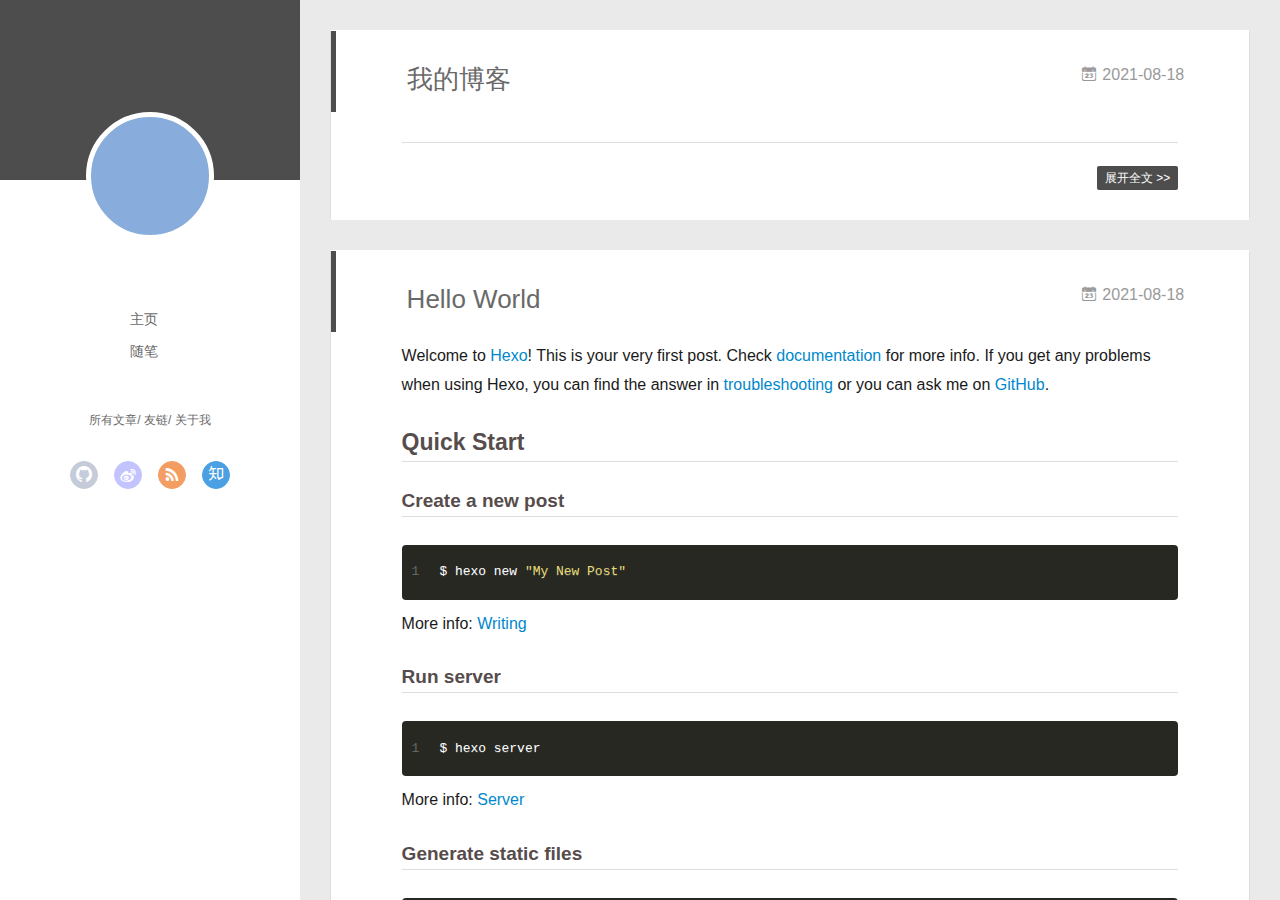
==== index.html @ b6aba384 "Site updated: 2021-08-18 10:36:18" ====
<!DOCTYPE html>
<html>
<head>
  <meta charset="utf-8">
  
  <meta name="renderer" content="webkit">
  <meta http-equiv="X-UA-Compatible" content="IE=edge" >
  <link rel="dns-prefetch" href="http://example.com">
  <title>Hexo</title>
  <meta name="viewport" content="width=device-width, initial-scale=1, maximum-scale=1">
  <meta property="og:type" content="website">
<meta property="og:title" content="Hexo">
<meta property="og:url" content="http://example.com/index.html">
<meta property="og:site_name" content="Hexo">
<meta property="og:locale" content="en_US">
<meta property="article:author" content="John Doe">
<meta name="twitter:card" content="summary">
  
    <link rel="alternative" href="/atom.xml" title="Hexo" type="application/atom+xml">
  
  
    <link rel="icon" href="/favicon.png">
  
  <link rel="stylesheet" type="text/css" href="/./main.0cf68a.css">
  <style type="text/css">
  
    #container.show {
      background: linear-gradient(200deg,#a0cfe4,#e8c37e);
    }
  </style>
  

  

<meta name="generator" content="Hexo 5.4.0"></head>

<body>
  <div id="container" q-class="show:isCtnShow">
    <canvas id="anm-canvas" class="anm-canvas"></canvas>
    <div class="left-col" q-class="show:isShow">
      
<div class="overlay" style="background: #4d4d4d"></div>
<div class="intrude-less">
	<header id="header" class="inner">
		<a href="/" class="profilepic">
			<img src="" class="js-avatar">
		</a>
		<hgroup>
		  <h1 class="header-author"><a href="/"></a></h1>
		</hgroup>
		

		<nav class="header-menu">
			<ul>
			
				<li><a href="/">主页</a></li>
	        
				<li><a href="/tags/%E9%9A%8F%E7%AC%94/">随笔</a></li>
	        
			</ul>
		</nav>
		<nav class="header-smart-menu">
    		
    			
    			<a q-on="click: openSlider(e, 'innerArchive')" href="javascript:void(0)">所有文章</a>
    			
            
    			
    			<a q-on="click: openSlider(e, 'friends')" href="javascript:void(0)">友链</a>
    			
            
    			
    			<a q-on="click: openSlider(e, 'aboutme')" href="javascript:void(0)">关于我</a>
    			
            
		</nav>
		<nav class="header-nav">
			<div class="social">
				
					<a class="github" target="_blank" href="#" title="github"><i class="icon-github"></i></a>
		        
					<a class="weibo" target="_blank" href="#" title="weibo"><i class="icon-weibo"></i></a>
		        
					<a class="rss" target="_blank" href="#" title="rss"><i class="icon-rss"></i></a>
		        
					<a class="zhihu" target="_blank" href="#" title="zhihu"><i class="icon-zhihu"></i></a>
		        
			</div>
		</nav>
	</header>		
</div>

    </div>
    <div class="mid-col" q-class="show:isShow,hide:isShow|isFalse">
      
<nav id="mobile-nav">
  	<div class="overlay js-overlay" style="background: #4d4d4d"></div>
	<div class="btnctn js-mobile-btnctn">
  		<div class="slider-trigger list" q-on="click: openSlider(e)"><i class="icon icon-sort"></i></div>
	</div>
	<div class="intrude-less">
		<header id="header" class="inner">
			<div class="profilepic">
				<img src="" class="js-avatar">
			</div>
			<hgroup>
			  <h1 class="header-author js-header-author"></h1>
			</hgroup>
			
			
			
				
			
				
			
			
			
			<nav class="header-nav">
				<div class="social">
					
						<a class="github" target="_blank" href="#" title="github"><i class="icon-github"></i></a>
			        
						<a class="weibo" target="_blank" href="#" title="weibo"><i class="icon-weibo"></i></a>
			        
						<a class="rss" target="_blank" href="#" title="rss"><i class="icon-rss"></i></a>
			        
						<a class="zhihu" target="_blank" href="#" title="zhihu"><i class="icon-zhihu"></i></a>
			        
				</div>
			</nav>

			<nav class="header-menu js-header-menu">
				<ul style="width: 50%">
				
				
					<li style="width: 50%"><a href="/">主页</a></li>
		        
					<li style="width: 50%"><a href="/tags/%E9%9A%8F%E7%AC%94/">随笔</a></li>
		        
				</ul>
			</nav>
		</header>				
	</div>
	<div class="mobile-mask" style="display:none" q-show="isShow"></div>
</nav>

      <div id="wrapper" class="body-wrap">
        <div class="menu-l">
          <div class="canvas-wrap">
            <canvas data-colors="#eaeaea" data-sectionHeight="100" data-contentId="js-content" id="myCanvas1" class="anm-canvas"></canvas>
          </div>
          <div id="js-content" class="content-ll">
            
  
    <article id="post-我的博客" class="article article-type-post  article-index" itemscope itemprop="blogPost">
  <div class="article-inner">
    
      <header class="article-header">
        
  
    <h1 itemprop="name">
      <a class="article-title" href="/2021/08/18/%E6%88%91%E7%9A%84%E5%8D%9A%E5%AE%A2/">我的博客</a>
    </h1>
  

        
        <a href="/2021/08/18/%E6%88%91%E7%9A%84%E5%8D%9A%E5%AE%A2/" class="archive-article-date">
  	<time datetime="2021-08-18T02:06:52.000Z" itemprop="datePublished"><i class="icon-calendar icon"></i>2021-08-18</time>
</a>
        
      </header>
    
    <div class="article-entry" itemprop="articleBody">
      
        
      

      
    </div>
    <div class="article-info article-info-index">
      
      
      

      
        <p class="article-more-link">
          <a class="article-more-a" href="/2021/08/18/%E6%88%91%E7%9A%84%E5%8D%9A%E5%AE%A2/">展开全文 >></a>
        </p>
      

      
      <div class="clearfix"></div>
    </div>
  </div>
</article>

<aside class="wrap-side-operation">
    <div class="mod-side-operation">
        
        <div class="jump-container" id="js-jump-container" style="display:none;">
            <a href="javascript:void(0)" class="mod-side-operation__jump-to-top">
                <i class="icon-font icon-back"></i>
            </a>
            <div id="js-jump-plan-container" class="jump-plan-container" style="top: -11px;">
                <i class="icon-font icon-plane jump-plane"></i>
            </div>
        </div>
        
        
    </div>
</aside>




  
    <article id="post-hello-world" class="article article-type-post  article-index" itemscope itemprop="blogPost">
  <div class="article-inner">
    
      <header class="article-header">
        
  
    <h1 itemprop="name">
      <a class="article-title" href="/2021/08/18/hello-world/">Hello World</a>
    </h1>
  

        
        <a href="/2021/08/18/hello-world/" class="archive-article-date">
  	<time datetime="2021-08-18T02:02:58.758Z" itemprop="datePublished"><i class="icon-calendar icon"></i>2021-08-18</time>
</a>
        
      </header>
    
    <div class="article-entry" itemprop="articleBody">
      
        <p>Welcome to <a target="_blank" rel="noopener" href="https://hexo.io/">Hexo</a>! This is your very first post. Check <a target="_blank" rel="noopener" href="https://hexo.io/docs/">documentation</a> for more info. If you get any problems when using Hexo, you can find the answer in <a target="_blank" rel="noopener" href="https://hexo.io/docs/troubleshooting.html">troubleshooting</a> or you can ask me on <a target="_blank" rel="noopener" href="https://github.com/hexojs/hexo/issues">GitHub</a>.</p>
<h2 id="Quick-Start"><a href="#Quick-Start" class="headerlink" title="Quick Start"></a>Quick Start</h2><h3 id="Create-a-new-post"><a href="#Create-a-new-post" class="headerlink" title="Create a new post"></a>Create a new post</h3><figure class="highlight bash"><table><tr><td class="gutter"><pre><span class="line">1</span><br></pre></td><td class="code"><pre><span class="line">$ hexo new <span class="string">&quot;My New Post&quot;</span></span><br></pre></td></tr></table></figure>

<p>More info: <a target="_blank" rel="noopener" href="https://hexo.io/docs/writing.html">Writing</a></p>
<h3 id="Run-server"><a href="#Run-server" class="headerlink" title="Run server"></a>Run server</h3><figure class="highlight bash"><table><tr><td class="gutter"><pre><span class="line">1</span><br></pre></td><td class="code"><pre><span class="line">$ hexo server</span><br></pre></td></tr></table></figure>

<p>More info: <a target="_blank" rel="noopener" href="https://hexo.io/docs/server.html">Server</a></p>
<h3 id="Generate-static-files"><a href="#Generate-static-files" class="headerlink" title="Generate static files"></a>Generate static files</h3><figure class="highlight bash"><table><tr><td class="gutter"><pre><span class="line">1</span><br></pre></td><td class="code"><pre><span class="line">$ hexo generate</span><br></pre></td></tr></table></figure>

<p>More info: <a target="_blank" rel="noopener" href="https://hexo.io/docs/generating.html">Generating</a></p>
<h3 id="Deploy-to-remote-sites"><a href="#Deploy-to-remote-sites" class="headerlink" title="Deploy to remote sites"></a>Deploy to remote sites</h3><figure class="highlight bash"><table><tr><td class="gutter"><pre><span class="line">1</span><br></pre></td><td class="code"><pre><span class="line">$ hexo deploy</span><br></pre></td></tr></table></figure>

<p>More info: <a target="_blank" rel="noopener" href="https://hexo.io/docs/one-command-deployment.html">Deployment</a></p>

      

      
    </div>
    <div class="article-info article-info-index">
      
      
      

      
        <p class="article-more-link">
          <a class="article-more-a" href="/2021/08/18/hello-world/">展开全文 >></a>
        </p>
      

      
      <div class="clearfix"></div>
    </div>
  </div>
</article>

<aside class="wrap-side-operation">
    <div class="mod-side-operation">
        
        <div class="jump-container" id="js-jump-container" style="display:none;">
            <a href="javascript:void(0)" class="mod-side-operation__jump-to-top">
                <i class="icon-font icon-back"></i>
            </a>
            <div id="js-jump-plan-container" class="jump-plan-container" style="top: -11px;">
                <i class="icon-font icon-plane jump-plane"></i>
            </div>
        </div>
        
        
    </div>
</aside>




  
  


          </div>
        </div>
      </div>
      <footer id="footer">
  <div class="outer">
    <div id="footer-info">
    	<div class="footer-left">
    		&copy; 2021 John Doe
    	</div>
      	<div class="footer-right">
      		<a href="http://hexo.io/" target="_blank">Hexo</a>  Theme <a href="https://github.com/litten/hexo-theme-yilia" target="_blank">Yilia</a> by Litten
      	</div>
    </div>
  </div>
</footer>
    </div>
    <script>
	var yiliaConfig = {
		mathjax: false,
		isHome: true,
		isPost: false,
		isArchive: false,
		isTag: false,
		isCategory: false,
		open_in_new: false,
		toc_hide_index: true,
		root: "/",
		innerArchive: true,
		showTags: false
	}
</script>

<script>!function(t){function n(e){if(r[e])return r[e].exports;var i=r[e]={exports:{},id:e,loaded:!1};return t[e].call(i.exports,i,i.exports,n),i.loaded=!0,i.exports}var r={};n.m=t,n.c=r,n.p="./",n(0)}([function(t,n,r){r(195),t.exports=r(191)},function(t,n,r){var e=r(3),i=r(52),o=r(27),u=r(28),c=r(53),f="prototype",a=function(t,n,r){var s,l,h,v,p=t&a.F,d=t&a.G,y=t&a.S,g=t&a.P,b=t&a.B,m=d?e:y?e[n]||(e[n]={}):(e[n]||{})[f],x=d?i:i[n]||(i[n]={}),w=x[f]||(x[f]={});d&&(r=n);for(s in r)l=!p&&m&&void 0!==m[s],h=(l?m:r)[s],v=b&&l?c(h,e):g&&"function"==typeof h?c(Function.call,h):h,m&&u(m,s,h,t&a.U),x[s]!=h&&o(x,s,v),g&&w[s]!=h&&(w[s]=h)};e.core=i,a.F=1,a.G=2,a.S=4,a.P=8,a.B=16,a.W=32,a.U=64,a.R=128,t.exports=a},function(t,n,r){var e=r(6);t.exports=function(t){if(!e(t))throw TypeError(t+" is not an object!");return t}},function(t,n){var r=t.exports="undefined"!=typeof window&&window.Math==Math?window:"undefined"!=typeof self&&self.Math==Math?self:Function("return this")();"number"==typeof __g&&(__g=r)},function(t,n){t.exports=function(t){try{return!!t()}catch(t){return!0}}},function(t,n){var r=t.exports="undefined"!=typeof window&&window.Math==Math?window:"undefined"!=typeof self&&self.Math==Math?self:Function("return this")();"number"==typeof __g&&(__g=r)},function(t,n){t.exports=function(t){return"object"==typeof t?null!==t:"function"==typeof t}},function(t,n,r){var e=r(126)("wks"),i=r(76),o=r(3).Symbol,u="function"==typeof o;(t.exports=function(t){return e[t]||(e[t]=u&&o[t]||(u?o:i)("Symbol."+t))}).store=e},function(t,n){var r={}.hasOwnProperty;t.exports=function(t,n){return r.call(t,n)}},function(t,n,r){var e=r(94),i=r(33);t.exports=function(t){return e(i(t))}},function(t,n,r){t.exports=!r(4)(function(){return 7!=Object.defineProperty({},"a",{get:function(){return 7}}).a})},function(t,n,r){var e=r(2),i=r(167),o=r(50),u=Object.defineProperty;n.f=r(10)?Object.defineProperty:function(t,n,r){if(e(t),n=o(n,!0),e(r),i)try{return u(t,n,r)}catch(t){}if("get"in r||"set"in r)throw TypeError("Accessors not supported!");return"value"in r&&(t[n]=r.value),t}},function(t,n,r){t.exports=!r(18)(function(){return 7!=Object.defineProperty({},"a",{get:function(){return 7}}).a})},function(t,n,r){var e=r(14),i=r(22);t.exports=r(12)?function(t,n,r){return e.f(t,n,i(1,r))}:function(t,n,r){return t[n]=r,t}},function(t,n,r){var e=r(20),i=r(58),o=r(42),u=Object.defineProperty;n.f=r(12)?Object.defineProperty:function(t,n,r){if(e(t),n=o(n,!0),e(r),i)try{return u(t,n,r)}catch(t){}if("get"in r||"set"in r)throw TypeError("Accessors not supported!");return"value"in r&&(t[n]=r.value),t}},function(t,n,r){var e=r(40)("wks"),i=r(23),o=r(5).Symbol,u="function"==typeof o;(t.exports=function(t){return e[t]||(e[t]=u&&o[t]||(u?o:i)("Symbol."+t))}).store=e},function(t,n,r){var e=r(67),i=Math.min;t.exports=function(t){return t>0?i(e(t),9007199254740991):0}},function(t,n,r){var e=r(46);t.exports=function(t){return Object(e(t))}},function(t,n){t.exports=function(t){try{return!!t()}catch(t){return!0}}},function(t,n,r){var e=r(63),i=r(34);t.exports=Object.keys||function(t){return e(t,i)}},function(t,n,r){var e=r(21);t.exports=function(t){if(!e(t))throw TypeError(t+" is not an object!");return t}},function(t,n){t.exports=function(t){return"object"==typeof t?null!==t:"function"==typeof t}},function(t,n){t.exports=function(t,n){return{enumerable:!(1&t),configurable:!(2&t),writable:!(4&t),value:n}}},function(t,n){var r=0,e=Math.random();t.exports=function(t){return"Symbol(".concat(void 0===t?"":t,")_",(++r+e).toString(36))}},function(t,n){var r={}.hasOwnProperty;t.exports=function(t,n){return r.call(t,n)}},function(t,n){var r=t.exports={version:"2.4.0"};"number"==typeof __e&&(__e=r)},function(t,n){t.exports=function(t){if("function"!=typeof t)throw TypeError(t+" is not a function!");return t}},function(t,n,r){var e=r(11),i=r(66);t.exports=r(10)?function(t,n,r){return e.f(t,n,i(1,r))}:function(t,n,r){return t[n]=r,t}},function(t,n,r){var e=r(3),i=r(27),o=r(24),u=r(76)("src"),c="toString",f=Function[c],a=(""+f).split(c);r(52).inspectSource=function(t){return f.call(t)},(t.exports=function(t,n,r,c){var f="function"==typeof r;f&&(o(r,"name")||i(r,"name",n)),t[n]!==r&&(f&&(o(r,u)||i(r,u,t[n]?""+t[n]:a.join(String(n)))),t===e?t[n]=r:c?t[n]?t[n]=r:i(t,n,r):(delete t[n],i(t,n,r)))})(Function.prototype,c,function(){return"function"==typeof this&&this[u]||f.call(this)})},function(t,n,r){var e=r(1),i=r(4),o=r(46),u=function(t,n,r,e){var i=String(o(t)),u="<"+n;return""!==r&&(u+=" "+r+'="'+String(e).replace(/"/g,"&quot;")+'"'),u+">"+i+"</"+n+">"};t.exports=function(t,n){var r={};r[t]=n(u),e(e.P+e.F*i(function(){var n=""[t]('"');return n!==n.toLowerCase()||n.split('"').length>3}),"String",r)}},function(t,n,r){var e=r(115),i=r(46);t.exports=function(t){return e(i(t))}},function(t,n,r){var e=r(116),i=r(66),o=r(30),u=r(50),c=r(24),f=r(167),a=Object.getOwnPropertyDescriptor;n.f=r(10)?a:function(t,n){if(t=o(t),n=u(n,!0),f)try{return a(t,n)}catch(t){}if(c(t,n))return i(!e.f.call(t,n),t[n])}},function(t,n,r){var e=r(24),i=r(17),o=r(145)("IE_PROTO"),u=Object.prototype;t.exports=Object.getPrototypeOf||function(t){return t=i(t),e(t,o)?t[o]:"function"==typeof t.constructor&&t instanceof t.constructor?t.constructor.prototype:t instanceof Object?u:null}},function(t,n){t.exports=function(t){if(void 0==t)throw TypeError("Can't call method on  "+t);return t}},function(t,n){t.exports="constructor,hasOwnProperty,isPrototypeOf,propertyIsEnumerable,toLocaleString,toString,valueOf".split(",")},function(t,n){t.exports={}},function(t,n){t.exports=!0},function(t,n){n.f={}.propertyIsEnumerable},function(t,n,r){var e=r(14).f,i=r(8),o=r(15)("toStringTag");t.exports=function(t,n,r){t&&!i(t=r?t:t.prototype,o)&&e(t,o,{configurable:!0,value:n})}},function(t,n,r){var e=r(40)("keys"),i=r(23);t.exports=function(t){return e[t]||(e[t]=i(t))}},function(t,n,r){var e=r(5),i="__core-js_shared__",o=e[i]||(e[i]={});t.exports=function(t){return o[t]||(o[t]={})}},function(t,n){var r=Math.ceil,e=Math.floor;t.exports=function(t){return isNaN(t=+t)?0:(t>0?e:r)(t)}},function(t,n,r){var e=r(21);t.exports=function(t,n){if(!e(t))return t;var r,i;if(n&&"function"==typeof(r=t.toString)&&!e(i=r.call(t)))return i;if("function"==typeof(r=t.valueOf)&&!e(i=r.call(t)))return i;if(!n&&"function"==typeof(r=t.toString)&&!e(i=r.call(t)))return i;throw TypeError("Can't convert object to primitive value")}},function(t,n,r){var e=r(5),i=r(25),o=r(36),u=r(44),c=r(14).f;t.exports=function(t){var n=i.Symbol||(i.Symbol=o?{}:e.Symbol||{});"_"==t.charAt(0)||t in n||c(n,t,{value:u.f(t)})}},function(t,n,r){n.f=r(15)},function(t,n){var r={}.toString;t.exports=function(t){return r.call(t).slice(8,-1)}},function(t,n){t.exports=function(t){if(void 0==t)throw TypeError("Can't call method on  "+t);return t}},function(t,n,r){var e=r(4);t.exports=function(t,n){return!!t&&e(function(){n?t.call(null,function(){},1):t.call(null)})}},function(t,n,r){var e=r(53),i=r(115),o=r(17),u=r(16),c=r(203);t.exports=function(t,n){var r=1==t,f=2==t,a=3==t,s=4==t,l=6==t,h=5==t||l,v=n||c;return function(n,c,p){for(var d,y,g=o(n),b=i(g),m=e(c,p,3),x=u(b.length),w=0,S=r?v(n,x):f?v(n,0):void 0;x>w;w++)if((h||w in b)&&(d=b[w],y=m(d,w,g),t))if(r)S[w]=y;else if(y)switch(t){case 3:return!0;case 5:return d;case 6:return w;case 2:S.push(d)}else if(s)return!1;return l?-1:a||s?s:S}}},function(t,n,r){var e=r(1),i=r(52),o=r(4);t.exports=function(t,n){var r=(i.Object||{})[t]||Object[t],u={};u[t]=n(r),e(e.S+e.F*o(function(){r(1)}),"Object",u)}},function(t,n,r){var e=r(6);t.exports=function(t,n){if(!e(t))return t;var r,i;if(n&&"function"==typeof(r=t.toString)&&!e(i=r.call(t)))return i;if("function"==typeof(r=t.valueOf)&&!e(i=r.call(t)))return i;if(!n&&"function"==typeof(r=t.toString)&&!e(i=r.call(t)))return i;throw TypeError("Can't convert object to primitive value")}},function(t,n,r){var e=r(5),i=r(25),o=r(91),u=r(13),c="prototype",f=function(t,n,r){var a,s,l,h=t&f.F,v=t&f.G,p=t&f.S,d=t&f.P,y=t&f.B,g=t&f.W,b=v?i:i[n]||(i[n]={}),m=b[c],x=v?e:p?e[n]:(e[n]||{})[c];v&&(r=n);for(a in r)(s=!h&&x&&void 0!==x[a])&&a in b||(l=s?x[a]:r[a],b[a]=v&&"function"!=typeof x[a]?r[a]:y&&s?o(l,e):g&&x[a]==l?function(t){var n=function(n,r,e){if(this instanceof t){switch(arguments.length){case 0:return new t;case 1:return new t(n);case 2:return new t(n,r)}return new t(n,r,e)}return t.apply(this,arguments)};return n[c]=t[c],n}(l):d&&"function"==typeof l?o(Function.call,l):l,d&&((b.virtual||(b.virtual={}))[a]=l,t&f.R&&m&&!m[a]&&u(m,a,l)))};f.F=1,f.G=2,f.S=4,f.P=8,f.B=16,f.W=32,f.U=64,f.R=128,t.exports=f},function(t,n){var r=t.exports={version:"2.4.0"};"number"==typeof __e&&(__e=r)},function(t,n,r){var e=r(26);t.exports=function(t,n,r){if(e(t),void 0===n)return t;switch(r){case 1:return function(r){return t.call(n,r)};case 2:return function(r,e){return t.call(n,r,e)};case 3:return function(r,e,i){return t.call(n,r,e,i)}}return function(){return t.apply(n,arguments)}}},function(t,n,r){var e=r(183),i=r(1),o=r(126)("metadata"),u=o.store||(o.store=new(r(186))),c=function(t,n,r){var i=u.get(t);if(!i){if(!r)return;u.set(t,i=new e)}var o=i.get(n);if(!o){if(!r)return;i.set(n,o=new e)}return o},f=function(t,n,r){var e=c(n,r,!1);return void 0!==e&&e.has(t)},a=function(t,n,r){var e=c(n,r,!1);return void 0===e?void 0:e.get(t)},s=function(t,n,r,e){c(r,e,!0).set(t,n)},l=function(t,n){var r=c(t,n,!1),e=[];return r&&r.forEach(function(t,n){e.push(n)}),e},h=function(t){return void 0===t||"symbol"==typeof t?t:String(t)},v=function(t){i(i.S,"Reflect",t)};t.exports={store:u,map:c,has:f,get:a,set:s,keys:l,key:h,exp:v}},function(t,n,r){"use strict";if(r(10)){var e=r(69),i=r(3),o=r(4),u=r(1),c=r(127),f=r(152),a=r(53),s=r(68),l=r(66),h=r(27),v=r(73),p=r(67),d=r(16),y=r(75),g=r(50),b=r(24),m=r(180),x=r(114),w=r(6),S=r(17),_=r(137),O=r(70),E=r(32),P=r(71).f,j=r(154),F=r(76),M=r(7),A=r(48),N=r(117),T=r(146),I=r(155),k=r(80),L=r(123),R=r(74),C=r(130),D=r(160),U=r(11),W=r(31),G=U.f,B=W.f,V=i.RangeError,z=i.TypeError,q=i.Uint8Array,K="ArrayBuffer",J="Shared"+K,Y="BYTES_PER_ELEMENT",H="prototype",$=Array[H],X=f.ArrayBuffer,Q=f.DataView,Z=A(0),tt=A(2),nt=A(3),rt=A(4),et=A(5),it=A(6),ot=N(!0),ut=N(!1),ct=I.values,ft=I.keys,at=I.entries,st=$.lastIndexOf,lt=$.reduce,ht=$.reduceRight,vt=$.join,pt=$.sort,dt=$.slice,yt=$.toString,gt=$.toLocaleString,bt=M("iterator"),mt=M("toStringTag"),xt=F("typed_constructor"),wt=F("def_constructor"),St=c.CONSTR,_t=c.TYPED,Ot=c.VIEW,Et="Wrong length!",Pt=A(1,function(t,n){return Tt(T(t,t[wt]),n)}),jt=o(function(){return 1===new q(new Uint16Array([1]).buffer)[0]}),Ft=!!q&&!!q[H].set&&o(function(){new q(1).set({})}),Mt=function(t,n){if(void 0===t)throw z(Et);var r=+t,e=d(t);if(n&&!m(r,e))throw V(Et);return e},At=function(t,n){var r=p(t);if(r<0||r%n)throw V("Wrong offset!");return r},Nt=function(t){if(w(t)&&_t in t)return t;throw z(t+" is not a typed array!")},Tt=function(t,n){if(!(w(t)&&xt in t))throw z("It is not a typed array constructor!");return new t(n)},It=function(t,n){return kt(T(t,t[wt]),n)},kt=function(t,n){for(var r=0,e=n.length,i=Tt(t,e);e>r;)i[r]=n[r++];return i},Lt=function(t,n,r){G(t,n,{get:function(){return this._d[r]}})},Rt=function(t){var n,r,e,i,o,u,c=S(t),f=arguments.length,s=f>1?arguments[1]:void 0,l=void 0!==s,h=j(c);if(void 0!=h&&!_(h)){for(u=h.call(c),e=[],n=0;!(o=u.next()).done;n++)e.push(o.value);c=e}for(l&&f>2&&(s=a(s,arguments[2],2)),n=0,r=d(c.length),i=Tt(this,r);r>n;n++)i[n]=l?s(c[n],n):c[n];return i},Ct=function(){for(var t=0,n=arguments.length,r=Tt(this,n);n>t;)r[t]=arguments[t++];return r},Dt=!!q&&o(function(){gt.call(new q(1))}),Ut=function(){return gt.apply(Dt?dt.call(Nt(this)):Nt(this),arguments)},Wt={copyWithin:function(t,n){return D.call(Nt(this),t,n,arguments.length>2?arguments[2]:void 0)},every:function(t){return rt(Nt(this),t,arguments.length>1?arguments[1]:void 0)},fill:function(t){return C.apply(Nt(this),arguments)},filter:function(t){return It(this,tt(Nt(this),t,arguments.length>1?arguments[1]:void 0))},find:function(t){return et(Nt(this),t,arguments.length>1?arguments[1]:void 0)},findIndex:function(t){return it(Nt(this),t,arguments.length>1?arguments[1]:void 0)},forEach:function(t){Z(Nt(this),t,arguments.length>1?arguments[1]:void 0)},indexOf:function(t){return ut(Nt(this),t,arguments.length>1?arguments[1]:void 0)},includes:function(t){return ot(Nt(this),t,arguments.length>1?arguments[1]:void 0)},join:function(t){return vt.apply(Nt(this),arguments)},lastIndexOf:function(t){return st.apply(Nt(this),arguments)},map:function(t){return Pt(Nt(this),t,arguments.length>1?arguments[1]:void 0)},reduce:function(t){return lt.apply(Nt(this),arguments)},reduceRight:function(t){return ht.apply(Nt(this),arguments)},reverse:function(){for(var t,n=this,r=Nt(n).length,e=Math.floor(r/2),i=0;i<e;)t=n[i],n[i++]=n[--r],n[r]=t;return n},some:function(t){return nt(Nt(this),t,arguments.length>1?arguments[1]:void 0)},sort:function(t){return pt.call(Nt(this),t)},subarray:function(t,n){var r=Nt(this),e=r.length,i=y(t,e);return new(T(r,r[wt]))(r.buffer,r.byteOffset+i*r.BYTES_PER_ELEMENT,d((void 0===n?e:y(n,e))-i))}},Gt=function(t,n){return It(this,dt.call(Nt(this),t,n))},Bt=function(t){Nt(this);var n=At(arguments[1],1),r=this.length,e=S(t),i=d(e.length),o=0;if(i+n>r)throw V(Et);for(;o<i;)this[n+o]=e[o++]},Vt={entries:function(){return at.call(Nt(this))},keys:function(){return ft.call(Nt(this))},values:function(){return ct.call(Nt(this))}},zt=function(t,n){return w(t)&&t[_t]&&"symbol"!=typeof n&&n in t&&String(+n)==String(n)},qt=function(t,n){return zt(t,n=g(n,!0))?l(2,t[n]):B(t,n)},Kt=function(t,n,r){return!(zt(t,n=g(n,!0))&&w(r)&&b(r,"value"))||b(r,"get")||b(r,"set")||r.configurable||b(r,"writable")&&!r.writable||b(r,"enumerable")&&!r.enumerable?G(t,n,r):(t[n]=r.value,t)};St||(W.f=qt,U.f=Kt),u(u.S+u.F*!St,"Object",{getOwnPropertyDescriptor:qt,defineProperty:Kt}),o(function(){yt.call({})})&&(yt=gt=function(){return vt.call(this)});var Jt=v({},Wt);v(Jt,Vt),h(Jt,bt,Vt.values),v(Jt,{slice:Gt,set:Bt,constructor:function(){},toString:yt,toLocaleString:Ut}),Lt(Jt,"buffer","b"),Lt(Jt,"byteOffset","o"),Lt(Jt,"byteLength","l"),Lt(Jt,"length","e"),G(Jt,mt,{get:function(){return this[_t]}}),t.exports=function(t,n,r,f){f=!!f;var a=t+(f?"Clamped":"")+"Array",l="Uint8Array"!=a,v="get"+t,p="set"+t,y=i[a],g=y||{},b=y&&E(y),m=!y||!c.ABV,S={},_=y&&y[H],j=function(t,r){var e=t._d;return e.v[v](r*n+e.o,jt)},F=function(t,r,e){var i=t._d;f&&(e=(e=Math.round(e))<0?0:e>255?255:255&e),i.v[p](r*n+i.o,e,jt)},M=function(t,n){G(t,n,{get:function(){return j(this,n)},set:function(t){return F(this,n,t)},enumerable:!0})};m?(y=r(function(t,r,e,i){s(t,y,a,"_d");var o,u,c,f,l=0,v=0;if(w(r)){if(!(r instanceof X||(f=x(r))==K||f==J))return _t in r?kt(y,r):Rt.call(y,r);o=r,v=At(e,n);var p=r.byteLength;if(void 0===i){if(p%n)throw V(Et);if((u=p-v)<0)throw V(Et)}else if((u=d(i)*n)+v>p)throw V(Et);c=u/n}else c=Mt(r,!0),u=c*n,o=new X(u);for(h(t,"_d",{b:o,o:v,l:u,e:c,v:new Q(o)});l<c;)M(t,l++)}),_=y[H]=O(Jt),h(_,"constructor",y)):L(function(t){new y(null),new y(t)},!0)||(y=r(function(t,r,e,i){s(t,y,a);var o;return w(r)?r instanceof X||(o=x(r))==K||o==J?void 0!==i?new g(r,At(e,n),i):void 0!==e?new g(r,At(e,n)):new g(r):_t in r?kt(y,r):Rt.call(y,r):new g(Mt(r,l))}),Z(b!==Function.prototype?P(g).concat(P(b)):P(g),function(t){t in y||h(y,t,g[t])}),y[H]=_,e||(_.constructor=y));var A=_[bt],N=!!A&&("values"==A.name||void 0==A.name),T=Vt.values;h(y,xt,!0),h(_,_t,a),h(_,Ot,!0),h(_,wt,y),(f?new y(1)[mt]==a:mt in _)||G(_,mt,{get:function(){return a}}),S[a]=y,u(u.G+u.W+u.F*(y!=g),S),u(u.S,a,{BYTES_PER_ELEMENT:n,from:Rt,of:Ct}),Y in _||h(_,Y,n),u(u.P,a,Wt),R(a),u(u.P+u.F*Ft,a,{set:Bt}),u(u.P+u.F*!N,a,Vt),u(u.P+u.F*(_.toString!=yt),a,{toString:yt}),u(u.P+u.F*o(function(){new y(1).slice()}),a,{slice:Gt}),u(u.P+u.F*(o(function(){return[1,2].toLocaleString()!=new y([1,2]).toLocaleString()})||!o(function(){_.toLocaleString.call([1,2])})),a,{toLocaleString:Ut}),k[a]=N?A:T,e||N||h(_,bt,T)}}else t.exports=function(){}},function(t,n){var r={}.toString;t.exports=function(t){return r.call(t).slice(8,-1)}},function(t,n,r){var e=r(21),i=r(5).document,o=e(i)&&e(i.createElement);t.exports=function(t){return o?i.createElement(t):{}}},function(t,n,r){t.exports=!r(12)&&!r(18)(function(){return 7!=Object.defineProperty(r(57)("div"),"a",{get:function(){return 7}}).a})},function(t,n,r){"use strict";var e=r(36),i=r(51),o=r(64),u=r(13),c=r(8),f=r(35),a=r(96),s=r(38),l=r(103),h=r(15)("iterator"),v=!([].keys&&"next"in[].keys()),p="keys",d="values",y=function(){return this};t.exports=function(t,n,r,g,b,m,x){a(r,n,g);var w,S,_,O=function(t){if(!v&&t in F)return F[t];switch(t){case p:case d:return function(){return new r(this,t)}}return function(){return new r(this,t)}},E=n+" Iterator",P=b==d,j=!1,F=t.prototype,M=F[h]||F["@@iterator"]||b&&F[b],A=M||O(b),N=b?P?O("entries"):A:void 0,T="Array"==n?F.entries||M:M;if(T&&(_=l(T.call(new t)))!==Object.prototype&&(s(_,E,!0),e||c(_,h)||u(_,h,y)),P&&M&&M.name!==d&&(j=!0,A=function(){return M.call(this)}),e&&!x||!v&&!j&&F[h]||u(F,h,A),f[n]=A,f[E]=y,b)if(w={values:P?A:O(d),keys:m?A:O(p),entries:N},x)for(S in w)S in F||o(F,S,w[S]);else i(i.P+i.F*(v||j),n,w);return w}},function(t,n,r){var e=r(20),i=r(100),o=r(34),u=r(39)("IE_PROTO"),c=function(){},f="prototype",a=function(){var t,n=r(57)("iframe"),e=o.length;for(n.style.display="none",r(93).appendChild(n),n.src="javascript:",t=n.contentWindow.document,t.open(),t.write("<script>document.F=Object<\/script>"),t.close(),a=t.F;e--;)delete a[f][o[e]];return a()};t.exports=Object.create||function(t,n){var r;return null!==t?(c[f]=e(t),r=new c,c[f]=null,r[u]=t):r=a(),void 0===n?r:i(r,n)}},function(t,n,r){var e=r(63),i=r(34).concat("length","prototype");n.f=Object.getOwnPropertyNames||function(t){return e(t,i)}},function(t,n){n.f=Object.getOwnPropertySymbols},function(t,n,r){var e=r(8),i=r(9),o=r(90)(!1),u=r(39)("IE_PROTO");t.exports=function(t,n){var r,c=i(t),f=0,a=[];for(r in c)r!=u&&e(c,r)&&a.push(r);for(;n.length>f;)e(c,r=n[f++])&&(~o(a,r)||a.push(r));return a}},function(t,n,r){t.exports=r(13)},function(t,n,r){var e=r(76)("meta"),i=r(6),o=r(24),u=r(11).f,c=0,f=Object.isExtensible||function(){return!0},a=!r(4)(function(){return f(Object.preventExtensions({}))}),s=function(t){u(t,e,{value:{i:"O"+ ++c,w:{}}})},l=function(t,n){if(!i(t))return"symbol"==typeof t?t:("string"==typeof t?"S":"P")+t;if(!o(t,e)){if(!f(t))return"F";if(!n)return"E";s(t)}return t[e].i},h=function(t,n){if(!o(t,e)){if(!f(t))return!0;if(!n)return!1;s(t)}return t[e].w},v=function(t){return a&&p.NEED&&f(t)&&!o(t,e)&&s(t),t},p=t.exports={KEY:e,NEED:!1,fastKey:l,getWeak:h,onFreeze:v}},function(t,n){t.exports=function(t,n){return{enumerable:!(1&t),configurable:!(2&t),writable:!(4&t),value:n}}},function(t,n){var r=Math.ceil,e=Math.floor;t.exports=function(t){return isNaN(t=+t)?0:(t>0?e:r)(t)}},function(t,n){t.exports=function(t,n,r,e){if(!(t instanceof n)||void 0!==e&&e in t)throw TypeError(r+": incorrect invocation!");return t}},function(t,n){t.exports=!1},function(t,n,r){var e=r(2),i=r(173),o=r(133),u=r(145)("IE_PROTO"),c=function(){},f="prototype",a=function(){var t,n=r(132)("iframe"),e=o.length;for(n.style.display="none",r(135).appendChild(n),n.src="javascript:",t=n.contentWindow.document,t.open(),t.write("<script>document.F=Object<\/script>"),t.close(),a=t.F;e--;)delete a[f][o[e]];return a()};t.exports=Object.create||function(t,n){var r;return null!==t?(c[f]=e(t),r=new c,c[f]=null,r[u]=t):r=a(),void 0===n?r:i(r,n)}},function(t,n,r){var e=r(175),i=r(133).concat("length","prototype");n.f=Object.getOwnPropertyNames||function(t){return e(t,i)}},function(t,n,r){var e=r(175),i=r(133);t.exports=Object.keys||function(t){return e(t,i)}},function(t,n,r){var e=r(28);t.exports=function(t,n,r){for(var i in n)e(t,i,n[i],r);return t}},function(t,n,r){"use strict";var e=r(3),i=r(11),o=r(10),u=r(7)("species");t.exports=function(t){var n=e[t];o&&n&&!n[u]&&i.f(n,u,{configurable:!0,get:function(){return this}})}},function(t,n,r){var e=r(67),i=Math.max,o=Math.min;t.exports=function(t,n){return t=e(t),t<0?i(t+n,0):o(t,n)}},function(t,n){var r=0,e=Math.random();t.exports=function(t){return"Symbol(".concat(void 0===t?"":t,")_",(++r+e).toString(36))}},function(t,n,r){var e=r(33);t.exports=function(t){return Object(e(t))}},function(t,n,r){var e=r(7)("unscopables"),i=Array.prototype;void 0==i[e]&&r(27)(i,e,{}),t.exports=function(t){i[e][t]=!0}},function(t,n,r){var e=r(53),i=r(169),o=r(137),u=r(2),c=r(16),f=r(154),a={},s={},n=t.exports=function(t,n,r,l,h){var v,p,d,y,g=h?function(){return t}:f(t),b=e(r,l,n?2:1),m=0;if("function"!=typeof g)throw TypeError(t+" is not iterable!");if(o(g)){for(v=c(t.length);v>m;m++)if((y=n?b(u(p=t[m])[0],p[1]):b(t[m]))===a||y===s)return y}else for(d=g.call(t);!(p=d.next()).done;)if((y=i(d,b,p.value,n))===a||y===s)return y};n.BREAK=a,n.RETURN=s},function(t,n){t.exports={}},function(t,n,r){var e=r(11).f,i=r(24),o=r(7)("toStringTag");t.exports=function(t,n,r){t&&!i(t=r?t:t.prototype,o)&&e(t,o,{configurable:!0,value:n})}},function(t,n,r){var e=r(1),i=r(46),o=r(4),u=r(150),c="["+u+"]",f="​",a=RegExp("^"+c+c+"*"),s=RegExp(c+c+"*$"),l=function(t,n,r){var i={},c=o(function(){return!!u[t]()||f[t]()!=f}),a=i[t]=c?n(h):u[t];r&&(i[r]=a),e(e.P+e.F*c,"String",i)},h=l.trim=function(t,n){return t=String(i(t)),1&n&&(t=t.replace(a,"")),2&n&&(t=t.replace(s,"")),t};t.exports=l},function(t,n,r){t.exports={default:r(86),__esModule:!0}},function(t,n,r){t.exports={default:r(87),__esModule:!0}},function(t,n,r){"use strict";function e(t){return t&&t.__esModule?t:{default:t}}n.__esModule=!0;var i=r(84),o=e(i),u=r(83),c=e(u),f="function"==typeof c.default&&"symbol"==typeof o.default?function(t){return typeof t}:function(t){return t&&"function"==typeof c.default&&t.constructor===c.default&&t!==c.default.prototype?"symbol":typeof t};n.default="function"==typeof c.default&&"symbol"===f(o.default)?function(t){return void 0===t?"undefined":f(t)}:function(t){return t&&"function"==typeof c.default&&t.constructor===c.default&&t!==c.default.prototype?"symbol":void 0===t?"undefined":f(t)}},function(t,n,r){r(110),r(108),r(111),r(112),t.exports=r(25).Symbol},function(t,n,r){r(109),r(113),t.exports=r(44).f("iterator")},function(t,n){t.exports=function(t){if("function"!=typeof t)throw TypeError(t+" is not a function!");return t}},function(t,n){t.exports=function(){}},function(t,n,r){var e=r(9),i=r(106),o=r(105);t.exports=function(t){return function(n,r,u){var c,f=e(n),a=i(f.length),s=o(u,a);if(t&&r!=r){for(;a>s;)if((c=f[s++])!=c)return!0}else for(;a>s;s++)if((t||s in f)&&f[s]===r)return t||s||0;return!t&&-1}}},function(t,n,r){var e=r(88);t.exports=function(t,n,r){if(e(t),void 0===n)return t;switch(r){case 1:return function(r){return t.call(n,r)};case 2:return function(r,e){return t.call(n,r,e)};case 3:return function(r,e,i){return t.call(n,r,e,i)}}return function(){return t.apply(n,arguments)}}},function(t,n,r){var e=r(19),i=r(62),o=r(37);t.exports=function(t){var n=e(t),r=i.f;if(r)for(var u,c=r(t),f=o.f,a=0;c.length>a;)f.call(t,u=c[a++])&&n.push(u);return n}},function(t,n,r){t.exports=r(5).document&&document.documentElement},function(t,n,r){var e=r(56);t.exports=Object("z").propertyIsEnumerable(0)?Object:function(t){return"String"==e(t)?t.split(""):Object(t)}},function(t,n,r){var e=r(56);t.exports=Array.isArray||function(t){return"Array"==e(t)}},function(t,n,r){"use strict";var e=r(60),i=r(22),o=r(38),u={};r(13)(u,r(15)("iterator"),function(){return this}),t.exports=function(t,n,r){t.prototype=e(u,{next:i(1,r)}),o(t,n+" Iterator")}},function(t,n){t.exports=function(t,n){return{value:n,done:!!t}}},function(t,n,r){var e=r(19),i=r(9);t.exports=function(t,n){for(var r,o=i(t),u=e(o),c=u.length,f=0;c>f;)if(o[r=u[f++]]===n)return r}},function(t,n,r){var e=r(23)("meta"),i=r(21),o=r(8),u=r(14).f,c=0,f=Object.isExtensible||function(){return!0},a=!r(18)(function(){return f(Object.preventExtensions({}))}),s=function(t){u(t,e,{value:{i:"O"+ ++c,w:{}}})},l=function(t,n){if(!i(t))return"symbol"==typeof t?t:("string"==typeof t?"S":"P")+t;if(!o(t,e)){if(!f(t))return"F";if(!n)return"E";s(t)}return t[e].i},h=function(t,n){if(!o(t,e)){if(!f(t))return!0;if(!n)return!1;s(t)}return t[e].w},v=function(t){return a&&p.NEED&&f(t)&&!o(t,e)&&s(t),t},p=t.exports={KEY:e,NEED:!1,fastKey:l,getWeak:h,onFreeze:v}},function(t,n,r){var e=r(14),i=r(20),o=r(19);t.exports=r(12)?Object.defineProperties:function(t,n){i(t);for(var r,u=o(n),c=u.length,f=0;c>f;)e.f(t,r=u[f++],n[r]);return t}},function(t,n,r){var e=r(37),i=r(22),o=r(9),u=r(42),c=r(8),f=r(58),a=Object.getOwnPropertyDescriptor;n.f=r(12)?a:function(t,n){if(t=o(t),n=u(n,!0),f)try{return a(t,n)}catch(t){}if(c(t,n))return i(!e.f.call(t,n),t[n])}},function(t,n,r){var e=r(9),i=r(61).f,o={}.toString,u="object"==typeof window&&window&&Object.getOwnPropertyNames?Object.getOwnPropertyNames(window):[],c=function(t){try{return i(t)}catch(t){return u.slice()}};t.exports.f=function(t){return u&&"[object Window]"==o.call(t)?c(t):i(e(t))}},function(t,n,r){var e=r(8),i=r(77),o=r(39)("IE_PROTO"),u=Object.prototype;t.exports=Object.getPrototypeOf||function(t){return t=i(t),e(t,o)?t[o]:"function"==typeof t.constructor&&t instanceof t.constructor?t.constructor.prototype:t instanceof Object?u:null}},function(t,n,r){var e=r(41),i=r(33);t.exports=function(t){return function(n,r){var o,u,c=String(i(n)),f=e(r),a=c.length;return f<0||f>=a?t?"":void 0:(o=c.charCodeAt(f),o<55296||o>56319||f+1===a||(u=c.charCodeAt(f+1))<56320||u>57343?t?c.charAt(f):o:t?c.slice(f,f+2):u-56320+(o-55296<<10)+65536)}}},function(t,n,r){var e=r(41),i=Math.max,o=Math.min;t.exports=function(t,n){return t=e(t),t<0?i(t+n,0):o(t,n)}},function(t,n,r){var e=r(41),i=Math.min;t.exports=function(t){return t>0?i(e(t),9007199254740991):0}},function(t,n,r){"use strict";var e=r(89),i=r(97),o=r(35),u=r(9);t.exports=r(59)(Array,"Array",function(t,n){this._t=u(t),this._i=0,this._k=n},function(){var t=this._t,n=this._k,r=this._i++;return!t||r>=t.length?(this._t=void 0,i(1)):"keys"==n?i(0,r):"values"==n?i(0,t[r]):i(0,[r,t[r]])},"values"),o.Arguments=o.Array,e("keys"),e("values"),e("entries")},function(t,n){},function(t,n,r){"use strict";var e=r(104)(!0);r(59)(String,"String",function(t){this._t=String(t),this._i=0},function(){var t,n=this._t,r=this._i;return r>=n.length?{value:void 0,done:!0}:(t=e(n,r),this._i+=t.length,{value:t,done:!1})})},function(t,n,r){"use strict";var e=r(5),i=r(8),o=r(12),u=r(51),c=r(64),f=r(99).KEY,a=r(18),s=r(40),l=r(38),h=r(23),v=r(15),p=r(44),d=r(43),y=r(98),g=r(92),b=r(95),m=r(20),x=r(9),w=r(42),S=r(22),_=r(60),O=r(102),E=r(101),P=r(14),j=r(19),F=E.f,M=P.f,A=O.f,N=e.Symbol,T=e.JSON,I=T&&T.stringify,k="prototype",L=v("_hidden"),R=v("toPrimitive"),C={}.propertyIsEnumerable,D=s("symbol-registry"),U=s("symbols"),W=s("op-symbols"),G=Object[k],B="function"==typeof N,V=e.QObject,z=!V||!V[k]||!V[k].findChild,q=o&&a(function(){return 7!=_(M({},"a",{get:function(){return M(this,"a",{value:7}).a}})).a})?function(t,n,r){var e=F(G,n);e&&delete G[n],M(t,n,r),e&&t!==G&&M(G,n,e)}:M,K=function(t){var n=U[t]=_(N[k]);return n._k=t,n},J=B&&"symbol"==typeof N.iterator?function(t){return"symbol"==typeof t}:function(t){return t instanceof N},Y=function(t,n,r){return t===G&&Y(W,n,r),m(t),n=w(n,!0),m(r),i(U,n)?(r.enumerable?(i(t,L)&&t[L][n]&&(t[L][n]=!1),r=_(r,{enumerable:S(0,!1)})):(i(t,L)||M(t,L,S(1,{})),t[L][n]=!0),q(t,n,r)):M(t,n,r)},H=function(t,n){m(t);for(var r,e=g(n=x(n)),i=0,o=e.length;o>i;)Y(t,r=e[i++],n[r]);return t},$=function(t,n){return void 0===n?_(t):H(_(t),n)},X=function(t){var n=C.call(this,t=w(t,!0));return!(this===G&&i(U,t)&&!i(W,t))&&(!(n||!i(this,t)||!i(U,t)||i(this,L)&&this[L][t])||n)},Q=function(t,n){if(t=x(t),n=w(n,!0),t!==G||!i(U,n)||i(W,n)){var r=F(t,n);return!r||!i(U,n)||i(t,L)&&t[L][n]||(r.enumerable=!0),r}},Z=function(t){for(var n,r=A(x(t)),e=[],o=0;r.length>o;)i(U,n=r[o++])||n==L||n==f||e.push(n);return e},tt=function(t){for(var n,r=t===G,e=A(r?W:x(t)),o=[],u=0;e.length>u;)!i(U,n=e[u++])||r&&!i(G,n)||o.push(U[n]);return o};B||(N=function(){if(this instanceof N)throw TypeError("Symbol is not a constructor!");var t=h(arguments.length>0?arguments[0]:void 0),n=function(r){this===G&&n.call(W,r),i(this,L)&&i(this[L],t)&&(this[L][t]=!1),q(this,t,S(1,r))};return o&&z&&q(G,t,{configurable:!0,set:n}),K(t)},c(N[k],"toString",function(){return this._k}),E.f=Q,P.f=Y,r(61).f=O.f=Z,r(37).f=X,r(62).f=tt,o&&!r(36)&&c(G,"propertyIsEnumerable",X,!0),p.f=function(t){return K(v(t))}),u(u.G+u.W+u.F*!B,{Symbol:N});for(var nt="hasInstance,isConcatSpreadable,iterator,match,replace,search,species,split,toPrimitive,toStringTag,unscopables".split(","),rt=0;nt.length>rt;)v(nt[rt++]);for(var nt=j(v.store),rt=0;nt.length>rt;)d(nt[rt++]);u(u.S+u.F*!B,"Symbol",{for:function(t){return i(D,t+="")?D[t]:D[t]=N(t)},keyFor:function(t){if(J(t))return y(D,t);throw TypeError(t+" is not a symbol!")},useSetter:function(){z=!0},useSimple:function(){z=!1}}),u(u.S+u.F*!B,"Object",{create:$,defineProperty:Y,defineProperties:H,getOwnPropertyDescriptor:Q,getOwnPropertyNames:Z,getOwnPropertySymbols:tt}),T&&u(u.S+u.F*(!B||a(function(){var t=N();return"[null]"!=I([t])||"{}"!=I({a:t})||"{}"!=I(Object(t))})),"JSON",{stringify:function(t){if(void 0!==t&&!J(t)){for(var n,r,e=[t],i=1;arguments.length>i;)e.push(arguments[i++]);return n=e[1],"function"==typeof n&&(r=n),!r&&b(n)||(n=function(t,n){if(r&&(n=r.call(this,t,n)),!J(n))return n}),e[1]=n,I.apply(T,e)}}}),N[k][R]||r(13)(N[k],R,N[k].valueOf),l(N,"Symbol"),l(Math,"Math",!0),l(e.JSON,"JSON",!0)},function(t,n,r){r(43)("asyncIterator")},function(t,n,r){r(43)("observable")},function(t,n,r){r(107);for(var e=r(5),i=r(13),o=r(35),u=r(15)("toStringTag"),c=["NodeList","DOMTokenList","MediaList","StyleSheetList","CSSRuleList"],f=0;f<5;f++){var a=c[f],s=e[a],l=s&&s.prototype;l&&!l[u]&&i(l,u,a),o[a]=o.Array}},function(t,n,r){var e=r(45),i=r(7)("toStringTag"),o="Arguments"==e(function(){return arguments}()),u=function(t,n){try{return t[n]}catch(t){}};t.exports=function(t){var n,r,c;return void 0===t?"Undefined":null===t?"Null":"string"==typeof(r=u(n=Object(t),i))?r:o?e(n):"Object"==(c=e(n))&&"function"==typeof n.callee?"Arguments":c}},function(t,n,r){var e=r(45);t.exports=Object("z").propertyIsEnumerable(0)?Object:function(t){return"String"==e(t)?t.split(""):Object(t)}},function(t,n){n.f={}.propertyIsEnumerable},function(t,n,r){var e=r(30),i=r(16),o=r(75);t.exports=function(t){return function(n,r,u){var c,f=e(n),a=i(f.length),s=o(u,a);if(t&&r!=r){for(;a>s;)if((c=f[s++])!=c)return!0}else for(;a>s;s++)if((t||s in f)&&f[s]===r)return t||s||0;return!t&&-1}}},function(t,n,r){"use strict";var e=r(3),i=r(1),o=r(28),u=r(73),c=r(65),f=r(79),a=r(68),s=r(6),l=r(4),h=r(123),v=r(81),p=r(136);t.exports=function(t,n,r,d,y,g){var b=e[t],m=b,x=y?"set":"add",w=m&&m.prototype,S={},_=function(t){var n=w[t];o(w,t,"delete"==t?function(t){return!(g&&!s(t))&&n.call(this,0===t?0:t)}:"has"==t?function(t){return!(g&&!s(t))&&n.call(this,0===t?0:t)}:"get"==t?function(t){return g&&!s(t)?void 0:n.call(this,0===t?0:t)}:"add"==t?function(t){return n.call(this,0===t?0:t),this}:function(t,r){return n.call(this,0===t?0:t,r),this})};if("function"==typeof m&&(g||w.forEach&&!l(function(){(new m).entries().next()}))){var O=new m,E=O[x](g?{}:-0,1)!=O,P=l(function(){O.has(1)}),j=h(function(t){new m(t)}),F=!g&&l(function(){for(var t=new m,n=5;n--;)t[x](n,n);return!t.has(-0)});j||(m=n(function(n,r){a(n,m,t);var e=p(new b,n,m);return void 0!=r&&f(r,y,e[x],e),e}),m.prototype=w,w.constructor=m),(P||F)&&(_("delete"),_("has"),y&&_("get")),(F||E)&&_(x),g&&w.clear&&delete w.clear}else m=d.getConstructor(n,t,y,x),u(m.prototype,r),c.NEED=!0;return v(m,t),S[t]=m,i(i.G+i.W+i.F*(m!=b),S),g||d.setStrong(m,t,y),m}},function(t,n,r){"use strict";var e=r(27),i=r(28),o=r(4),u=r(46),c=r(7);t.exports=function(t,n,r){var f=c(t),a=r(u,f,""[t]),s=a[0],l=a[1];o(function(){var n={};return n[f]=function(){return 7},7!=""[t](n)})&&(i(String.prototype,t,s),e(RegExp.prototype,f,2==n?function(t,n){return l.call(t,this,n)}:function(t){return l.call(t,this)}))}
},function(t,n,r){"use strict";var e=r(2);t.exports=function(){var t=e(this),n="";return t.global&&(n+="g"),t.ignoreCase&&(n+="i"),t.multiline&&(n+="m"),t.unicode&&(n+="u"),t.sticky&&(n+="y"),n}},function(t,n){t.exports=function(t,n,r){var e=void 0===r;switch(n.length){case 0:return e?t():t.call(r);case 1:return e?t(n[0]):t.call(r,n[0]);case 2:return e?t(n[0],n[1]):t.call(r,n[0],n[1]);case 3:return e?t(n[0],n[1],n[2]):t.call(r,n[0],n[1],n[2]);case 4:return e?t(n[0],n[1],n[2],n[3]):t.call(r,n[0],n[1],n[2],n[3])}return t.apply(r,n)}},function(t,n,r){var e=r(6),i=r(45),o=r(7)("match");t.exports=function(t){var n;return e(t)&&(void 0!==(n=t[o])?!!n:"RegExp"==i(t))}},function(t,n,r){var e=r(7)("iterator"),i=!1;try{var o=[7][e]();o.return=function(){i=!0},Array.from(o,function(){throw 2})}catch(t){}t.exports=function(t,n){if(!n&&!i)return!1;var r=!1;try{var o=[7],u=o[e]();u.next=function(){return{done:r=!0}},o[e]=function(){return u},t(o)}catch(t){}return r}},function(t,n,r){t.exports=r(69)||!r(4)(function(){var t=Math.random();__defineSetter__.call(null,t,function(){}),delete r(3)[t]})},function(t,n){n.f=Object.getOwnPropertySymbols},function(t,n,r){var e=r(3),i="__core-js_shared__",o=e[i]||(e[i]={});t.exports=function(t){return o[t]||(o[t]={})}},function(t,n,r){for(var e,i=r(3),o=r(27),u=r(76),c=u("typed_array"),f=u("view"),a=!(!i.ArrayBuffer||!i.DataView),s=a,l=0,h="Int8Array,Uint8Array,Uint8ClampedArray,Int16Array,Uint16Array,Int32Array,Uint32Array,Float32Array,Float64Array".split(",");l<9;)(e=i[h[l++]])?(o(e.prototype,c,!0),o(e.prototype,f,!0)):s=!1;t.exports={ABV:a,CONSTR:s,TYPED:c,VIEW:f}},function(t,n){"use strict";var r={versions:function(){var t=window.navigator.userAgent;return{trident:t.indexOf("Trident")>-1,presto:t.indexOf("Presto")>-1,webKit:t.indexOf("AppleWebKit")>-1,gecko:t.indexOf("Gecko")>-1&&-1==t.indexOf("KHTML"),mobile:!!t.match(/AppleWebKit.*Mobile.*/),ios:!!t.match(/\(i[^;]+;( U;)? CPU.+Mac OS X/),android:t.indexOf("Android")>-1||t.indexOf("Linux")>-1,iPhone:t.indexOf("iPhone")>-1||t.indexOf("Mac")>-1,iPad:t.indexOf("iPad")>-1,webApp:-1==t.indexOf("Safari"),weixin:-1==t.indexOf("MicroMessenger")}}()};t.exports=r},function(t,n,r){"use strict";var e=r(85),i=function(t){return t&&t.__esModule?t:{default:t}}(e),o=function(){function t(t,n,e){return n||e?String.fromCharCode(n||e):r[t]||t}function n(t){return e[t]}var r={"&quot;":'"',"&lt;":"<","&gt;":">","&amp;":"&","&nbsp;":" "},e={};for(var u in r)e[r[u]]=u;return r["&apos;"]="'",e["'"]="&#39;",{encode:function(t){return t?(""+t).replace(/['<> "&]/g,n).replace(/\r?\n/g,"<br/>").replace(/\s/g,"&nbsp;"):""},decode:function(n){return n?(""+n).replace(/<br\s*\/?>/gi,"\n").replace(/&quot;|&lt;|&gt;|&amp;|&nbsp;|&apos;|&#(\d+);|&#(\d+)/g,t).replace(/\u00a0/g," "):""},encodeBase16:function(t){if(!t)return t;t+="";for(var n=[],r=0,e=t.length;e>r;r++)n.push(t.charCodeAt(r).toString(16).toUpperCase());return n.join("")},encodeBase16forJSON:function(t){if(!t)return t;t=t.replace(/[\u4E00-\u9FBF]/gi,function(t){return escape(t).replace("%u","\\u")});for(var n=[],r=0,e=t.length;e>r;r++)n.push(t.charCodeAt(r).toString(16).toUpperCase());return n.join("")},decodeBase16:function(t){if(!t)return t;t+="";for(var n=[],r=0,e=t.length;e>r;r+=2)n.push(String.fromCharCode("0x"+t.slice(r,r+2)));return n.join("")},encodeObject:function(t){if(t instanceof Array)for(var n=0,r=t.length;r>n;n++)t[n]=o.encodeObject(t[n]);else if("object"==(void 0===t?"undefined":(0,i.default)(t)))for(var e in t)t[e]=o.encodeObject(t[e]);else if("string"==typeof t)return o.encode(t);return t},loadScript:function(t){var n=document.createElement("script");document.getElementsByTagName("body")[0].appendChild(n),n.setAttribute("src",t)},addLoadEvent:function(t){var n=window.onload;"function"!=typeof window.onload?window.onload=t:window.onload=function(){n(),t()}}}}();t.exports=o},function(t,n,r){"use strict";var e=r(17),i=r(75),o=r(16);t.exports=function(t){for(var n=e(this),r=o(n.length),u=arguments.length,c=i(u>1?arguments[1]:void 0,r),f=u>2?arguments[2]:void 0,a=void 0===f?r:i(f,r);a>c;)n[c++]=t;return n}},function(t,n,r){"use strict";var e=r(11),i=r(66);t.exports=function(t,n,r){n in t?e.f(t,n,i(0,r)):t[n]=r}},function(t,n,r){var e=r(6),i=r(3).document,o=e(i)&&e(i.createElement);t.exports=function(t){return o?i.createElement(t):{}}},function(t,n){t.exports="constructor,hasOwnProperty,isPrototypeOf,propertyIsEnumerable,toLocaleString,toString,valueOf".split(",")},function(t,n,r){var e=r(7)("match");t.exports=function(t){var n=/./;try{"/./"[t](n)}catch(r){try{return n[e]=!1,!"/./"[t](n)}catch(t){}}return!0}},function(t,n,r){t.exports=r(3).document&&document.documentElement},function(t,n,r){var e=r(6),i=r(144).set;t.exports=function(t,n,r){var o,u=n.constructor;return u!==r&&"function"==typeof u&&(o=u.prototype)!==r.prototype&&e(o)&&i&&i(t,o),t}},function(t,n,r){var e=r(80),i=r(7)("iterator"),o=Array.prototype;t.exports=function(t){return void 0!==t&&(e.Array===t||o[i]===t)}},function(t,n,r){var e=r(45);t.exports=Array.isArray||function(t){return"Array"==e(t)}},function(t,n,r){"use strict";var e=r(70),i=r(66),o=r(81),u={};r(27)(u,r(7)("iterator"),function(){return this}),t.exports=function(t,n,r){t.prototype=e(u,{next:i(1,r)}),o(t,n+" Iterator")}},function(t,n,r){"use strict";var e=r(69),i=r(1),o=r(28),u=r(27),c=r(24),f=r(80),a=r(139),s=r(81),l=r(32),h=r(7)("iterator"),v=!([].keys&&"next"in[].keys()),p="keys",d="values",y=function(){return this};t.exports=function(t,n,r,g,b,m,x){a(r,n,g);var w,S,_,O=function(t){if(!v&&t in F)return F[t];switch(t){case p:case d:return function(){return new r(this,t)}}return function(){return new r(this,t)}},E=n+" Iterator",P=b==d,j=!1,F=t.prototype,M=F[h]||F["@@iterator"]||b&&F[b],A=M||O(b),N=b?P?O("entries"):A:void 0,T="Array"==n?F.entries||M:M;if(T&&(_=l(T.call(new t)))!==Object.prototype&&(s(_,E,!0),e||c(_,h)||u(_,h,y)),P&&M&&M.name!==d&&(j=!0,A=function(){return M.call(this)}),e&&!x||!v&&!j&&F[h]||u(F,h,A),f[n]=A,f[E]=y,b)if(w={values:P?A:O(d),keys:m?A:O(p),entries:N},x)for(S in w)S in F||o(F,S,w[S]);else i(i.P+i.F*(v||j),n,w);return w}},function(t,n){var r=Math.expm1;t.exports=!r||r(10)>22025.465794806718||r(10)<22025.465794806718||-2e-17!=r(-2e-17)?function(t){return 0==(t=+t)?t:t>-1e-6&&t<1e-6?t+t*t/2:Math.exp(t)-1}:r},function(t,n){t.exports=Math.sign||function(t){return 0==(t=+t)||t!=t?t:t<0?-1:1}},function(t,n,r){var e=r(3),i=r(151).set,o=e.MutationObserver||e.WebKitMutationObserver,u=e.process,c=e.Promise,f="process"==r(45)(u);t.exports=function(){var t,n,r,a=function(){var e,i;for(f&&(e=u.domain)&&e.exit();t;){i=t.fn,t=t.next;try{i()}catch(e){throw t?r():n=void 0,e}}n=void 0,e&&e.enter()};if(f)r=function(){u.nextTick(a)};else if(o){var s=!0,l=document.createTextNode("");new o(a).observe(l,{characterData:!0}),r=function(){l.data=s=!s}}else if(c&&c.resolve){var h=c.resolve();r=function(){h.then(a)}}else r=function(){i.call(e,a)};return function(e){var i={fn:e,next:void 0};n&&(n.next=i),t||(t=i,r()),n=i}}},function(t,n,r){var e=r(6),i=r(2),o=function(t,n){if(i(t),!e(n)&&null!==n)throw TypeError(n+": can't set as prototype!")};t.exports={set:Object.setPrototypeOf||("__proto__"in{}?function(t,n,e){try{e=r(53)(Function.call,r(31).f(Object.prototype,"__proto__").set,2),e(t,[]),n=!(t instanceof Array)}catch(t){n=!0}return function(t,r){return o(t,r),n?t.__proto__=r:e(t,r),t}}({},!1):void 0),check:o}},function(t,n,r){var e=r(126)("keys"),i=r(76);t.exports=function(t){return e[t]||(e[t]=i(t))}},function(t,n,r){var e=r(2),i=r(26),o=r(7)("species");t.exports=function(t,n){var r,u=e(t).constructor;return void 0===u||void 0==(r=e(u)[o])?n:i(r)}},function(t,n,r){var e=r(67),i=r(46);t.exports=function(t){return function(n,r){var o,u,c=String(i(n)),f=e(r),a=c.length;return f<0||f>=a?t?"":void 0:(o=c.charCodeAt(f),o<55296||o>56319||f+1===a||(u=c.charCodeAt(f+1))<56320||u>57343?t?c.charAt(f):o:t?c.slice(f,f+2):u-56320+(o-55296<<10)+65536)}}},function(t,n,r){var e=r(122),i=r(46);t.exports=function(t,n,r){if(e(n))throw TypeError("String#"+r+" doesn't accept regex!");return String(i(t))}},function(t,n,r){"use strict";var e=r(67),i=r(46);t.exports=function(t){var n=String(i(this)),r="",o=e(t);if(o<0||o==1/0)throw RangeError("Count can't be negative");for(;o>0;(o>>>=1)&&(n+=n))1&o&&(r+=n);return r}},function(t,n){t.exports="\t\n\v\f\r   ᠎             　\u2028\u2029\ufeff"},function(t,n,r){var e,i,o,u=r(53),c=r(121),f=r(135),a=r(132),s=r(3),l=s.process,h=s.setImmediate,v=s.clearImmediate,p=s.MessageChannel,d=0,y={},g="onreadystatechange",b=function(){var t=+this;if(y.hasOwnProperty(t)){var n=y[t];delete y[t],n()}},m=function(t){b.call(t.data)};h&&v||(h=function(t){for(var n=[],r=1;arguments.length>r;)n.push(arguments[r++]);return y[++d]=function(){c("function"==typeof t?t:Function(t),n)},e(d),d},v=function(t){delete y[t]},"process"==r(45)(l)?e=function(t){l.nextTick(u(b,t,1))}:p?(i=new p,o=i.port2,i.port1.onmessage=m,e=u(o.postMessage,o,1)):s.addEventListener&&"function"==typeof postMessage&&!s.importScripts?(e=function(t){s.postMessage(t+"","*")},s.addEventListener("message",m,!1)):e=g in a("script")?function(t){f.appendChild(a("script"))[g]=function(){f.removeChild(this),b.call(t)}}:function(t){setTimeout(u(b,t,1),0)}),t.exports={set:h,clear:v}},function(t,n,r){"use strict";var e=r(3),i=r(10),o=r(69),u=r(127),c=r(27),f=r(73),a=r(4),s=r(68),l=r(67),h=r(16),v=r(71).f,p=r(11).f,d=r(130),y=r(81),g="ArrayBuffer",b="DataView",m="prototype",x="Wrong length!",w="Wrong index!",S=e[g],_=e[b],O=e.Math,E=e.RangeError,P=e.Infinity,j=S,F=O.abs,M=O.pow,A=O.floor,N=O.log,T=O.LN2,I="buffer",k="byteLength",L="byteOffset",R=i?"_b":I,C=i?"_l":k,D=i?"_o":L,U=function(t,n,r){var e,i,o,u=Array(r),c=8*r-n-1,f=(1<<c)-1,a=f>>1,s=23===n?M(2,-24)-M(2,-77):0,l=0,h=t<0||0===t&&1/t<0?1:0;for(t=F(t),t!=t||t===P?(i=t!=t?1:0,e=f):(e=A(N(t)/T),t*(o=M(2,-e))<1&&(e--,o*=2),t+=e+a>=1?s/o:s*M(2,1-a),t*o>=2&&(e++,o/=2),e+a>=f?(i=0,e=f):e+a>=1?(i=(t*o-1)*M(2,n),e+=a):(i=t*M(2,a-1)*M(2,n),e=0));n>=8;u[l++]=255&i,i/=256,n-=8);for(e=e<<n|i,c+=n;c>0;u[l++]=255&e,e/=256,c-=8);return u[--l]|=128*h,u},W=function(t,n,r){var e,i=8*r-n-1,o=(1<<i)-1,u=o>>1,c=i-7,f=r-1,a=t[f--],s=127&a;for(a>>=7;c>0;s=256*s+t[f],f--,c-=8);for(e=s&(1<<-c)-1,s>>=-c,c+=n;c>0;e=256*e+t[f],f--,c-=8);if(0===s)s=1-u;else{if(s===o)return e?NaN:a?-P:P;e+=M(2,n),s-=u}return(a?-1:1)*e*M(2,s-n)},G=function(t){return t[3]<<24|t[2]<<16|t[1]<<8|t[0]},B=function(t){return[255&t]},V=function(t){return[255&t,t>>8&255]},z=function(t){return[255&t,t>>8&255,t>>16&255,t>>24&255]},q=function(t){return U(t,52,8)},K=function(t){return U(t,23,4)},J=function(t,n,r){p(t[m],n,{get:function(){return this[r]}})},Y=function(t,n,r,e){var i=+r,o=l(i);if(i!=o||o<0||o+n>t[C])throw E(w);var u=t[R]._b,c=o+t[D],f=u.slice(c,c+n);return e?f:f.reverse()},H=function(t,n,r,e,i,o){var u=+r,c=l(u);if(u!=c||c<0||c+n>t[C])throw E(w);for(var f=t[R]._b,a=c+t[D],s=e(+i),h=0;h<n;h++)f[a+h]=s[o?h:n-h-1]},$=function(t,n){s(t,S,g);var r=+n,e=h(r);if(r!=e)throw E(x);return e};if(u.ABV){if(!a(function(){new S})||!a(function(){new S(.5)})){S=function(t){return new j($(this,t))};for(var X,Q=S[m]=j[m],Z=v(j),tt=0;Z.length>tt;)(X=Z[tt++])in S||c(S,X,j[X]);o||(Q.constructor=S)}var nt=new _(new S(2)),rt=_[m].setInt8;nt.setInt8(0,2147483648),nt.setInt8(1,2147483649),!nt.getInt8(0)&&nt.getInt8(1)||f(_[m],{setInt8:function(t,n){rt.call(this,t,n<<24>>24)},setUint8:function(t,n){rt.call(this,t,n<<24>>24)}},!0)}else S=function(t){var n=$(this,t);this._b=d.call(Array(n),0),this[C]=n},_=function(t,n,r){s(this,_,b),s(t,S,b);var e=t[C],i=l(n);if(i<0||i>e)throw E("Wrong offset!");if(r=void 0===r?e-i:h(r),i+r>e)throw E(x);this[R]=t,this[D]=i,this[C]=r},i&&(J(S,k,"_l"),J(_,I,"_b"),J(_,k,"_l"),J(_,L,"_o")),f(_[m],{getInt8:function(t){return Y(this,1,t)[0]<<24>>24},getUint8:function(t){return Y(this,1,t)[0]},getInt16:function(t){var n=Y(this,2,t,arguments[1]);return(n[1]<<8|n[0])<<16>>16},getUint16:function(t){var n=Y(this,2,t,arguments[1]);return n[1]<<8|n[0]},getInt32:function(t){return G(Y(this,4,t,arguments[1]))},getUint32:function(t){return G(Y(this,4,t,arguments[1]))>>>0},getFloat32:function(t){return W(Y(this,4,t,arguments[1]),23,4)},getFloat64:function(t){return W(Y(this,8,t,arguments[1]),52,8)},setInt8:function(t,n){H(this,1,t,B,n)},setUint8:function(t,n){H(this,1,t,B,n)},setInt16:function(t,n){H(this,2,t,V,n,arguments[2])},setUint16:function(t,n){H(this,2,t,V,n,arguments[2])},setInt32:function(t,n){H(this,4,t,z,n,arguments[2])},setUint32:function(t,n){H(this,4,t,z,n,arguments[2])},setFloat32:function(t,n){H(this,4,t,K,n,arguments[2])},setFloat64:function(t,n){H(this,8,t,q,n,arguments[2])}});y(S,g),y(_,b),c(_[m],u.VIEW,!0),n[g]=S,n[b]=_},function(t,n,r){var e=r(3),i=r(52),o=r(69),u=r(182),c=r(11).f;t.exports=function(t){var n=i.Symbol||(i.Symbol=o?{}:e.Symbol||{});"_"==t.charAt(0)||t in n||c(n,t,{value:u.f(t)})}},function(t,n,r){var e=r(114),i=r(7)("iterator"),o=r(80);t.exports=r(52).getIteratorMethod=function(t){if(void 0!=t)return t[i]||t["@@iterator"]||o[e(t)]}},function(t,n,r){"use strict";var e=r(78),i=r(170),o=r(80),u=r(30);t.exports=r(140)(Array,"Array",function(t,n){this._t=u(t),this._i=0,this._k=n},function(){var t=this._t,n=this._k,r=this._i++;return!t||r>=t.length?(this._t=void 0,i(1)):"keys"==n?i(0,r):"values"==n?i(0,t[r]):i(0,[r,t[r]])},"values"),o.Arguments=o.Array,e("keys"),e("values"),e("entries")},function(t,n){function r(t,n){t.classList?t.classList.add(n):t.className+=" "+n}t.exports=r},function(t,n){function r(t,n){if(t.classList)t.classList.remove(n);else{var r=new RegExp("(^|\\b)"+n.split(" ").join("|")+"(\\b|$)","gi");t.className=t.className.replace(r," ")}}t.exports=r},function(t,n){function r(){throw new Error("setTimeout has not been defined")}function e(){throw new Error("clearTimeout has not been defined")}function i(t){if(s===setTimeout)return setTimeout(t,0);if((s===r||!s)&&setTimeout)return s=setTimeout,setTimeout(t,0);try{return s(t,0)}catch(n){try{return s.call(null,t,0)}catch(n){return s.call(this,t,0)}}}function o(t){if(l===clearTimeout)return clearTimeout(t);if((l===e||!l)&&clearTimeout)return l=clearTimeout,clearTimeout(t);try{return l(t)}catch(n){try{return l.call(null,t)}catch(n){return l.call(this,t)}}}function u(){d&&v&&(d=!1,v.length?p=v.concat(p):y=-1,p.length&&c())}function c(){if(!d){var t=i(u);d=!0;for(var n=p.length;n;){for(v=p,p=[];++y<n;)v&&v[y].run();y=-1,n=p.length}v=null,d=!1,o(t)}}function f(t,n){this.fun=t,this.array=n}function a(){}var s,l,h=t.exports={};!function(){try{s="function"==typeof setTimeout?setTimeout:r}catch(t){s=r}try{l="function"==typeof clearTimeout?clearTimeout:e}catch(t){l=e}}();var v,p=[],d=!1,y=-1;h.nextTick=function(t){var n=new Array(arguments.length-1);if(arguments.length>1)for(var r=1;r<arguments.length;r++)n[r-1]=arguments[r];p.push(new f(t,n)),1!==p.length||d||i(c)},f.prototype.run=function(){this.fun.apply(null,this.array)},h.title="browser",h.browser=!0,h.env={},h.argv=[],h.version="",h.versions={},h.on=a,h.addListener=a,h.once=a,h.off=a,h.removeListener=a,h.removeAllListeners=a,h.emit=a,h.prependListener=a,h.prependOnceListener=a,h.listeners=function(t){return[]},h.binding=function(t){throw new Error("process.binding is not supported")},h.cwd=function(){return"/"},h.chdir=function(t){throw new Error("process.chdir is not supported")},h.umask=function(){return 0}},function(t,n,r){var e=r(45);t.exports=function(t,n){if("number"!=typeof t&&"Number"!=e(t))throw TypeError(n);return+t}},function(t,n,r){"use strict";var e=r(17),i=r(75),o=r(16);t.exports=[].copyWithin||function(t,n){var r=e(this),u=o(r.length),c=i(t,u),f=i(n,u),a=arguments.length>2?arguments[2]:void 0,s=Math.min((void 0===a?u:i(a,u))-f,u-c),l=1;for(f<c&&c<f+s&&(l=-1,f+=s-1,c+=s-1);s-- >0;)f in r?r[c]=r[f]:delete r[c],c+=l,f+=l;return r}},function(t,n,r){var e=r(79);t.exports=function(t,n){var r=[];return e(t,!1,r.push,r,n),r}},function(t,n,r){var e=r(26),i=r(17),o=r(115),u=r(16);t.exports=function(t,n,r,c,f){e(n);var a=i(t),s=o(a),l=u(a.length),h=f?l-1:0,v=f?-1:1;if(r<2)for(;;){if(h in s){c=s[h],h+=v;break}if(h+=v,f?h<0:l<=h)throw TypeError("Reduce of empty array with no initial value")}for(;f?h>=0:l>h;h+=v)h in s&&(c=n(c,s[h],h,a));return c}},function(t,n,r){"use strict";var e=r(26),i=r(6),o=r(121),u=[].slice,c={},f=function(t,n,r){if(!(n in c)){for(var e=[],i=0;i<n;i++)e[i]="a["+i+"]";c[n]=Function("F,a","return new F("+e.join(",")+")")}return c[n](t,r)};t.exports=Function.bind||function(t){var n=e(this),r=u.call(arguments,1),c=function(){var e=r.concat(u.call(arguments));return this instanceof c?f(n,e.length,e):o(n,e,t)};return i(n.prototype)&&(c.prototype=n.prototype),c}},function(t,n,r){"use strict";var e=r(11).f,i=r(70),o=r(73),u=r(53),c=r(68),f=r(46),a=r(79),s=r(140),l=r(170),h=r(74),v=r(10),p=r(65).fastKey,d=v?"_s":"size",y=function(t,n){var r,e=p(n);if("F"!==e)return t._i[e];for(r=t._f;r;r=r.n)if(r.k==n)return r};t.exports={getConstructor:function(t,n,r,s){var l=t(function(t,e){c(t,l,n,"_i"),t._i=i(null),t._f=void 0,t._l=void 0,t[d]=0,void 0!=e&&a(e,r,t[s],t)});return o(l.prototype,{clear:function(){for(var t=this,n=t._i,r=t._f;r;r=r.n)r.r=!0,r.p&&(r.p=r.p.n=void 0),delete n[r.i];t._f=t._l=void 0,t[d]=0},delete:function(t){var n=this,r=y(n,t);if(r){var e=r.n,i=r.p;delete n._i[r.i],r.r=!0,i&&(i.n=e),e&&(e.p=i),n._f==r&&(n._f=e),n._l==r&&(n._l=i),n[d]--}return!!r},forEach:function(t){c(this,l,"forEach");for(var n,r=u(t,arguments.length>1?arguments[1]:void 0,3);n=n?n.n:this._f;)for(r(n.v,n.k,this);n&&n.r;)n=n.p},has:function(t){return!!y(this,t)}}),v&&e(l.prototype,"size",{get:function(){return f(this[d])}}),l},def:function(t,n,r){var e,i,o=y(t,n);return o?o.v=r:(t._l=o={i:i=p(n,!0),k:n,v:r,p:e=t._l,n:void 0,r:!1},t._f||(t._f=o),e&&(e.n=o),t[d]++,"F"!==i&&(t._i[i]=o)),t},getEntry:y,setStrong:function(t,n,r){s(t,n,function(t,n){this._t=t,this._k=n,this._l=void 0},function(){for(var t=this,n=t._k,r=t._l;r&&r.r;)r=r.p;return t._t&&(t._l=r=r?r.n:t._t._f)?"keys"==n?l(0,r.k):"values"==n?l(0,r.v):l(0,[r.k,r.v]):(t._t=void 0,l(1))},r?"entries":"values",!r,!0),h(n)}}},function(t,n,r){var e=r(114),i=r(161);t.exports=function(t){return function(){if(e(this)!=t)throw TypeError(t+"#toJSON isn't generic");return i(this)}}},function(t,n,r){"use strict";var e=r(73),i=r(65).getWeak,o=r(2),u=r(6),c=r(68),f=r(79),a=r(48),s=r(24),l=a(5),h=a(6),v=0,p=function(t){return t._l||(t._l=new d)},d=function(){this.a=[]},y=function(t,n){return l(t.a,function(t){return t[0]===n})};d.prototype={get:function(t){var n=y(this,t);if(n)return n[1]},has:function(t){return!!y(this,t)},set:function(t,n){var r=y(this,t);r?r[1]=n:this.a.push([t,n])},delete:function(t){var n=h(this.a,function(n){return n[0]===t});return~n&&this.a.splice(n,1),!!~n}},t.exports={getConstructor:function(t,n,r,o){var a=t(function(t,e){c(t,a,n,"_i"),t._i=v++,t._l=void 0,void 0!=e&&f(e,r,t[o],t)});return e(a.prototype,{delete:function(t){if(!u(t))return!1;var n=i(t);return!0===n?p(this).delete(t):n&&s(n,this._i)&&delete n[this._i]},has:function(t){if(!u(t))return!1;var n=i(t);return!0===n?p(this).has(t):n&&s(n,this._i)}}),a},def:function(t,n,r){var e=i(o(n),!0);return!0===e?p(t).set(n,r):e[t._i]=r,t},ufstore:p}},function(t,n,r){t.exports=!r(10)&&!r(4)(function(){return 7!=Object.defineProperty(r(132)("div"),"a",{get:function(){return 7}}).a})},function(t,n,r){var e=r(6),i=Math.floor;t.exports=function(t){return!e(t)&&isFinite(t)&&i(t)===t}},function(t,n,r){var e=r(2);t.exports=function(t,n,r,i){try{return i?n(e(r)[0],r[1]):n(r)}catch(n){var o=t.return;throw void 0!==o&&e(o.call(t)),n}}},function(t,n){t.exports=function(t,n){return{value:n,done:!!t}}},function(t,n){t.exports=Math.log1p||function(t){return(t=+t)>-1e-8&&t<1e-8?t-t*t/2:Math.log(1+t)}},function(t,n,r){"use strict";var e=r(72),i=r(125),o=r(116),u=r(17),c=r(115),f=Object.assign;t.exports=!f||r(4)(function(){var t={},n={},r=Symbol(),e="abcdefghijklmnopqrst";return t[r]=7,e.split("").forEach(function(t){n[t]=t}),7!=f({},t)[r]||Object.keys(f({},n)).join("")!=e})?function(t,n){for(var r=u(t),f=arguments.length,a=1,s=i.f,l=o.f;f>a;)for(var h,v=c(arguments[a++]),p=s?e(v).concat(s(v)):e(v),d=p.length,y=0;d>y;)l.call(v,h=p[y++])&&(r[h]=v[h]);return r}:f},function(t,n,r){var e=r(11),i=r(2),o=r(72);t.exports=r(10)?Object.defineProperties:function(t,n){i(t);for(var r,u=o(n),c=u.length,f=0;c>f;)e.f(t,r=u[f++],n[r]);return t}},function(t,n,r){var e=r(30),i=r(71).f,o={}.toString,u="object"==typeof window&&window&&Object.getOwnPropertyNames?Object.getOwnPropertyNames(window):[],c=function(t){try{return i(t)}catch(t){return u.slice()}};t.exports.f=function(t){return u&&"[object Window]"==o.call(t)?c(t):i(e(t))}},function(t,n,r){var e=r(24),i=r(30),o=r(117)(!1),u=r(145)("IE_PROTO");t.exports=function(t,n){var r,c=i(t),f=0,a=[];for(r in c)r!=u&&e(c,r)&&a.push(r);for(;n.length>f;)e(c,r=n[f++])&&(~o(a,r)||a.push(r));return a}},function(t,n,r){var e=r(72),i=r(30),o=r(116).f;t.exports=function(t){return function(n){for(var r,u=i(n),c=e(u),f=c.length,a=0,s=[];f>a;)o.call(u,r=c[a++])&&s.push(t?[r,u[r]]:u[r]);return s}}},function(t,n,r){var e=r(71),i=r(125),o=r(2),u=r(3).Reflect;t.exports=u&&u.ownKeys||function(t){var n=e.f(o(t)),r=i.f;return r?n.concat(r(t)):n}},function(t,n,r){var e=r(3).parseFloat,i=r(82).trim;t.exports=1/e(r(150)+"-0")!=-1/0?function(t){var n=i(String(t),3),r=e(n);return 0===r&&"-"==n.charAt(0)?-0:r}:e},function(t,n,r){var e=r(3).parseInt,i=r(82).trim,o=r(150),u=/^[\-+]?0[xX]/;t.exports=8!==e(o+"08")||22!==e(o+"0x16")?function(t,n){var r=i(String(t),3);return e(r,n>>>0||(u.test(r)?16:10))}:e},function(t,n){t.exports=Object.is||function(t,n){return t===n?0!==t||1/t==1/n:t!=t&&n!=n}},function(t,n,r){var e=r(16),i=r(149),o=r(46);t.exports=function(t,n,r,u){var c=String(o(t)),f=c.length,a=void 0===r?" ":String(r),s=e(n);if(s<=f||""==a)return c;var l=s-f,h=i.call(a,Math.ceil(l/a.length));return h.length>l&&(h=h.slice(0,l)),u?h+c:c+h}},function(t,n,r){n.f=r(7)},function(t,n,r){"use strict";var e=r(164);t.exports=r(118)("Map",function(t){return function(){return t(this,arguments.length>0?arguments[0]:void 0)}},{get:function(t){var n=e.getEntry(this,t);return n&&n.v},set:function(t,n){return e.def(this,0===t?0:t,n)}},e,!0)},function(t,n,r){r(10)&&"g"!=/./g.flags&&r(11).f(RegExp.prototype,"flags",{configurable:!0,get:r(120)})},function(t,n,r){"use strict";var e=r(164);t.exports=r(118)("Set",function(t){return function(){return t(this,arguments.length>0?arguments[0]:void 0)}},{add:function(t){return e.def(this,t=0===t?0:t,t)}},e)},function(t,n,r){"use strict";var e,i=r(48)(0),o=r(28),u=r(65),c=r(172),f=r(166),a=r(6),s=u.getWeak,l=Object.isExtensible,h=f.ufstore,v={},p=function(t){return function(){return t(this,arguments.length>0?arguments[0]:void 0)}},d={get:function(t){if(a(t)){var n=s(t);return!0===n?h(this).get(t):n?n[this._i]:void 0}},set:function(t,n){return f.def(this,t,n)}},y=t.exports=r(118)("WeakMap",p,d,f,!0,!0);7!=(new y).set((Object.freeze||Object)(v),7).get(v)&&(e=f.getConstructor(p),c(e.prototype,d),u.NEED=!0,i(["delete","has","get","set"],function(t){var n=y.prototype,r=n[t];o(n,t,function(n,i){if(a(n)&&!l(n)){this._f||(this._f=new e);var o=this._f[t](n,i);return"set"==t?this:o}return r.call(this,n,i)})}))},,,,function(t,n){"use strict";function r(){var t=document.querySelector("#page-nav");if(t&&!document.querySelector("#page-nav .extend.prev")&&(t.innerHTML='<a class="extend prev disabled" rel="prev">&laquo; Prev</a>'+t.innerHTML),t&&!document.querySelector("#page-nav .extend.next")&&(t.innerHTML=t.innerHTML+'<a class="extend next disabled" rel="next">Next &raquo;</a>'),yiliaConfig&&yiliaConfig.open_in_new){document.querySelectorAll(".article-entry a:not(.article-more-a)").forEach(function(t){var n=t.getAttribute("target");n&&""!==n||t.setAttribute("target","_blank")})}if(yiliaConfig&&yiliaConfig.toc_hide_index){document.querySelectorAll(".toc-number").forEach(function(t){t.style.display="none"})}var n=document.querySelector("#js-aboutme");n&&0!==n.length&&(n.innerHTML=n.innerText)}t.exports={init:r}},function(t,n,r){"use strict";function e(t){return t&&t.__esModule?t:{default:t}}function i(t,n){var r=/\/|index.html/g;return t.replace(r,"")===n.replace(r,"")}function o(){for(var t=document.querySelectorAll(".js-header-menu li a"),n=window.location.pathname,r=0,e=t.length;r<e;r++){var o=t[r];i(n,o.getAttribute("href"))&&(0,h.default)(o,"active")}}function u(t){for(var n=t.offsetLeft,r=t.offsetParent;null!==r;)n+=r.offsetLeft,r=r.offsetParent;return n}function c(t){for(var n=t.offsetTop,r=t.offsetParent;null!==r;)n+=r.offsetTop,r=r.offsetParent;return n}function f(t,n,r,e,i){var o=u(t),f=c(t)-n;if(f-r<=i){var a=t.$newDom;a||(a=t.cloneNode(!0),(0,d.default)(t,a),t.$newDom=a,a.style.position="fixed",a.style.top=(r||f)+"px",a.style.left=o+"px",a.style.zIndex=e||2,a.style.width="100%",a.style.color="#fff"),a.style.visibility="visible",t.style.visibility="hidden"}else{t.style.visibility="visible";var s=t.$newDom;s&&(s.style.visibility="hidden")}}function a(){var t=document.querySelector(".js-overlay"),n=document.querySelector(".js-header-menu");f(t,document.body.scrollTop,-63,2,0),f(n,document.body.scrollTop,1,3,0)}function s(){document.querySelector("#container").addEventListener("scroll",function(t){a()}),window.addEventListener("scroll",function(t){a()}),a()}var l=r(156),h=e(l),v=r(157),p=(e(v),r(382)),d=e(p),y=r(128),g=e(y),b=r(190),m=e(b),x=r(129);(function(){g.default.versions.mobile&&window.screen.width<800&&(o(),s())})(),(0,x.addLoadEvent)(function(){m.default.init()}),t.exports={}},,,,function(t,n,r){(function(t){"use strict";function n(t,n,r){t[n]||Object[e](t,n,{writable:!0,configurable:!0,value:r})}if(r(381),r(391),r(198),t._babelPolyfill)throw new Error("only one instance of babel-polyfill is allowed");t._babelPolyfill=!0;var e="defineProperty";n(String.prototype,"padLeft","".padStart),n(String.prototype,"padRight","".padEnd),"pop,reverse,shift,keys,values,entries,indexOf,every,some,forEach,map,filter,find,findIndex,includes,join,slice,concat,push,splice,unshift,sort,lastIndexOf,reduce,reduceRight,copyWithin,fill".split(",").forEach(function(t){[][t]&&n(Array,t,Function.call.bind([][t]))})}).call(n,function(){return this}())},,,function(t,n,r){r(210),t.exports=r(52).RegExp.escape},,,,function(t,n,r){var e=r(6),i=r(138),o=r(7)("species");t.exports=function(t){var n;return i(t)&&(n=t.constructor,"function"!=typeof n||n!==Array&&!i(n.prototype)||(n=void 0),e(n)&&null===(n=n[o])&&(n=void 0)),void 0===n?Array:n}},function(t,n,r){var e=r(202);t.exports=function(t,n){return new(e(t))(n)}},function(t,n,r){"use strict";var e=r(2),i=r(50),o="number";t.exports=function(t){if("string"!==t&&t!==o&&"default"!==t)throw TypeError("Incorrect hint");return i(e(this),t!=o)}},function(t,n,r){var e=r(72),i=r(125),o=r(116);t.exports=function(t){var n=e(t),r=i.f;if(r)for(var u,c=r(t),f=o.f,a=0;c.length>a;)f.call(t,u=c[a++])&&n.push(u);return n}},function(t,n,r){var e=r(72),i=r(30);t.exports=function(t,n){for(var r,o=i(t),u=e(o),c=u.length,f=0;c>f;)if(o[r=u[f++]]===n)return r}},function(t,n,r){"use strict";var e=r(208),i=r(121),o=r(26);t.exports=function(){for(var t=o(this),n=arguments.length,r=Array(n),u=0,c=e._,f=!1;n>u;)(r[u]=arguments[u++])===c&&(f=!0);return function(){var e,o=this,u=arguments.length,a=0,s=0;if(!f&&!u)return i(t,r,o);if(e=r.slice(),f)for(;n>a;a++)e[a]===c&&(e[a]=arguments[s++]);for(;u>s;)e.push(arguments[s++]);return i(t,e,o)}}},function(t,n,r){t.exports=r(3)},function(t,n){t.exports=function(t,n){var r=n===Object(n)?function(t){return n[t]}:n;return function(n){return String(n).replace(t,r)}}},function(t,n,r){var e=r(1),i=r(209)(/[\\^$*+?.()|[\]{}]/g,"\\$&");e(e.S,"RegExp",{escape:function(t){return i(t)}})},function(t,n,r){var e=r(1);e(e.P,"Array",{copyWithin:r(160)}),r(78)("copyWithin")},function(t,n,r){"use strict";var e=r(1),i=r(48)(4);e(e.P+e.F*!r(47)([].every,!0),"Array",{every:function(t){return i(this,t,arguments[1])}})},function(t,n,r){var e=r(1);e(e.P,"Array",{fill:r(130)}),r(78)("fill")},function(t,n,r){"use strict";var e=r(1),i=r(48)(2);e(e.P+e.F*!r(47)([].filter,!0),"Array",{filter:function(t){return i(this,t,arguments[1])}})},function(t,n,r){"use strict";var e=r(1),i=r(48)(6),o="findIndex",u=!0;o in[]&&Array(1)[o](function(){u=!1}),e(e.P+e.F*u,"Array",{findIndex:function(t){return i(this,t,arguments.length>1?arguments[1]:void 0)}}),r(78)(o)},function(t,n,r){"use strict";var e=r(1),i=r(48)(5),o="find",u=!0;o in[]&&Array(1)[o](function(){u=!1}),e(e.P+e.F*u,"Array",{find:function(t){return i(this,t,arguments.length>1?arguments[1]:void 0)}}),r(78)(o)},function(t,n,r){"use strict";var e=r(1),i=r(48)(0),o=r(47)([].forEach,!0);e(e.P+e.F*!o,"Array",{forEach:function(t){return i(this,t,arguments[1])}})},function(t,n,r){"use strict";var e=r(53),i=r(1),o=r(17),u=r(169),c=r(137),f=r(16),a=r(131),s=r(154);i(i.S+i.F*!r(123)(function(t){Array.from(t)}),"Array",{from:function(t){var n,r,i,l,h=o(t),v="function"==typeof this?this:Array,p=arguments.length,d=p>1?arguments[1]:void 0,y=void 0!==d,g=0,b=s(h);if(y&&(d=e(d,p>2?arguments[2]:void 0,2)),void 0==b||v==Array&&c(b))for(n=f(h.length),r=new v(n);n>g;g++)a(r,g,y?d(h[g],g):h[g]);else for(l=b.call(h),r=new v;!(i=l.next()).done;g++)a(r,g,y?u(l,d,[i.value,g],!0):i.value);return r.length=g,r}})},function(t,n,r){"use strict";var e=r(1),i=r(117)(!1),o=[].indexOf,u=!!o&&1/[1].indexOf(1,-0)<0;e(e.P+e.F*(u||!r(47)(o)),"Array",{indexOf:function(t){return u?o.apply(this,arguments)||0:i(this,t,arguments[1])}})},function(t,n,r){var e=r(1);e(e.S,"Array",{isArray:r(138)})},function(t,n,r){"use strict";var e=r(1),i=r(30),o=[].join;e(e.P+e.F*(r(115)!=Object||!r(47)(o)),"Array",{join:function(t){return o.call(i(this),void 0===t?",":t)}})},function(t,n,r){"use strict";var e=r(1),i=r(30),o=r(67),u=r(16),c=[].lastIndexOf,f=!!c&&1/[1].lastIndexOf(1,-0)<0;e(e.P+e.F*(f||!r(47)(c)),"Array",{lastIndexOf:function(t){if(f)return c.apply(this,arguments)||0;var n=i(this),r=u(n.length),e=r-1;for(arguments.length>1&&(e=Math.min(e,o(arguments[1]))),e<0&&(e=r+e);e>=0;e--)if(e in n&&n[e]===t)return e||0;return-1}})},function(t,n,r){"use strict";var e=r(1),i=r(48)(1);e(e.P+e.F*!r(47)([].map,!0),"Array",{map:function(t){return i(this,t,arguments[1])}})},function(t,n,r){"use strict";var e=r(1),i=r(131);e(e.S+e.F*r(4)(function(){function t(){}return!(Array.of.call(t)instanceof t)}),"Array",{of:function(){for(var t=0,n=arguments.length,r=new("function"==typeof this?this:Array)(n);n>t;)i(r,t,arguments[t++]);return r.length=n,r}})},function(t,n,r){"use strict";var e=r(1),i=r(162);e(e.P+e.F*!r(47)([].reduceRight,!0),"Array",{reduceRight:function(t){return i(this,t,arguments.length,arguments[1],!0)}})},function(t,n,r){"use strict";var e=r(1),i=r(162);e(e.P+e.F*!r(47)([].reduce,!0),"Array",{reduce:function(t){return i(this,t,arguments.length,arguments[1],!1)}})},function(t,n,r){"use strict";var e=r(1),i=r(135),o=r(45),u=r(75),c=r(16),f=[].slice;e(e.P+e.F*r(4)(function(){i&&f.call(i)}),"Array",{slice:function(t,n){var r=c(this.length),e=o(this);if(n=void 0===n?r:n,"Array"==e)return f.call(this,t,n);for(var i=u(t,r),a=u(n,r),s=c(a-i),l=Array(s),h=0;h<s;h++)l[h]="String"==e?this.charAt(i+h):this[i+h];return l}})},function(t,n,r){"use strict";var e=r(1),i=r(48)(3);e(e.P+e.F*!r(47)([].some,!0),"Array",{some:function(t){return i(this,t,arguments[1])}})},function(t,n,r){"use strict";var e=r(1),i=r(26),o=r(17),u=r(4),c=[].sort,f=[1,2,3];e(e.P+e.F*(u(function(){f.sort(void 0)})||!u(function(){f.sort(null)})||!r(47)(c)),"Array",{sort:function(t){return void 0===t?c.call(o(this)):c.call(o(this),i(t))}})},function(t,n,r){r(74)("Array")},function(t,n,r){var e=r(1);e(e.S,"Date",{now:function(){return(new Date).getTime()}})},function(t,n,r){"use strict";var e=r(1),i=r(4),o=Date.prototype.getTime,u=function(t){return t>9?t:"0"+t};e(e.P+e.F*(i(function(){return"0385-07-25T07:06:39.999Z"!=new Date(-5e13-1).toISOString()})||!i(function(){new Date(NaN).toISOString()})),"Date",{toISOString:function(){
if(!isFinite(o.call(this)))throw RangeError("Invalid time value");var t=this,n=t.getUTCFullYear(),r=t.getUTCMilliseconds(),e=n<0?"-":n>9999?"+":"";return e+("00000"+Math.abs(n)).slice(e?-6:-4)+"-"+u(t.getUTCMonth()+1)+"-"+u(t.getUTCDate())+"T"+u(t.getUTCHours())+":"+u(t.getUTCMinutes())+":"+u(t.getUTCSeconds())+"."+(r>99?r:"0"+u(r))+"Z"}})},function(t,n,r){"use strict";var e=r(1),i=r(17),o=r(50);e(e.P+e.F*r(4)(function(){return null!==new Date(NaN).toJSON()||1!==Date.prototype.toJSON.call({toISOString:function(){return 1}})}),"Date",{toJSON:function(t){var n=i(this),r=o(n);return"number"!=typeof r||isFinite(r)?n.toISOString():null}})},function(t,n,r){var e=r(7)("toPrimitive"),i=Date.prototype;e in i||r(27)(i,e,r(204))},function(t,n,r){var e=Date.prototype,i="Invalid Date",o="toString",u=e[o],c=e.getTime;new Date(NaN)+""!=i&&r(28)(e,o,function(){var t=c.call(this);return t===t?u.call(this):i})},function(t,n,r){var e=r(1);e(e.P,"Function",{bind:r(163)})},function(t,n,r){"use strict";var e=r(6),i=r(32),o=r(7)("hasInstance"),u=Function.prototype;o in u||r(11).f(u,o,{value:function(t){if("function"!=typeof this||!e(t))return!1;if(!e(this.prototype))return t instanceof this;for(;t=i(t);)if(this.prototype===t)return!0;return!1}})},function(t,n,r){var e=r(11).f,i=r(66),o=r(24),u=Function.prototype,c="name",f=Object.isExtensible||function(){return!0};c in u||r(10)&&e(u,c,{configurable:!0,get:function(){try{var t=this,n=(""+t).match(/^\s*function ([^ (]*)/)[1];return o(t,c)||!f(t)||e(t,c,i(5,n)),n}catch(t){return""}}})},function(t,n,r){var e=r(1),i=r(171),o=Math.sqrt,u=Math.acosh;e(e.S+e.F*!(u&&710==Math.floor(u(Number.MAX_VALUE))&&u(1/0)==1/0),"Math",{acosh:function(t){return(t=+t)<1?NaN:t>94906265.62425156?Math.log(t)+Math.LN2:i(t-1+o(t-1)*o(t+1))}})},function(t,n,r){function e(t){return isFinite(t=+t)&&0!=t?t<0?-e(-t):Math.log(t+Math.sqrt(t*t+1)):t}var i=r(1),o=Math.asinh;i(i.S+i.F*!(o&&1/o(0)>0),"Math",{asinh:e})},function(t,n,r){var e=r(1),i=Math.atanh;e(e.S+e.F*!(i&&1/i(-0)<0),"Math",{atanh:function(t){return 0==(t=+t)?t:Math.log((1+t)/(1-t))/2}})},function(t,n,r){var e=r(1),i=r(142);e(e.S,"Math",{cbrt:function(t){return i(t=+t)*Math.pow(Math.abs(t),1/3)}})},function(t,n,r){var e=r(1);e(e.S,"Math",{clz32:function(t){return(t>>>=0)?31-Math.floor(Math.log(t+.5)*Math.LOG2E):32}})},function(t,n,r){var e=r(1),i=Math.exp;e(e.S,"Math",{cosh:function(t){return(i(t=+t)+i(-t))/2}})},function(t,n,r){var e=r(1),i=r(141);e(e.S+e.F*(i!=Math.expm1),"Math",{expm1:i})},function(t,n,r){var e=r(1),i=r(142),o=Math.pow,u=o(2,-52),c=o(2,-23),f=o(2,127)*(2-c),a=o(2,-126),s=function(t){return t+1/u-1/u};e(e.S,"Math",{fround:function(t){var n,r,e=Math.abs(t),o=i(t);return e<a?o*s(e/a/c)*a*c:(n=(1+c/u)*e,r=n-(n-e),r>f||r!=r?o*(1/0):o*r)}})},function(t,n,r){var e=r(1),i=Math.abs;e(e.S,"Math",{hypot:function(t,n){for(var r,e,o=0,u=0,c=arguments.length,f=0;u<c;)r=i(arguments[u++]),f<r?(e=f/r,o=o*e*e+1,f=r):r>0?(e=r/f,o+=e*e):o+=r;return f===1/0?1/0:f*Math.sqrt(o)}})},function(t,n,r){var e=r(1),i=Math.imul;e(e.S+e.F*r(4)(function(){return-5!=i(4294967295,5)||2!=i.length}),"Math",{imul:function(t,n){var r=65535,e=+t,i=+n,o=r&e,u=r&i;return 0|o*u+((r&e>>>16)*u+o*(r&i>>>16)<<16>>>0)}})},function(t,n,r){var e=r(1);e(e.S,"Math",{log10:function(t){return Math.log(t)/Math.LN10}})},function(t,n,r){var e=r(1);e(e.S,"Math",{log1p:r(171)})},function(t,n,r){var e=r(1);e(e.S,"Math",{log2:function(t){return Math.log(t)/Math.LN2}})},function(t,n,r){var e=r(1);e(e.S,"Math",{sign:r(142)})},function(t,n,r){var e=r(1),i=r(141),o=Math.exp;e(e.S+e.F*r(4)(function(){return-2e-17!=!Math.sinh(-2e-17)}),"Math",{sinh:function(t){return Math.abs(t=+t)<1?(i(t)-i(-t))/2:(o(t-1)-o(-t-1))*(Math.E/2)}})},function(t,n,r){var e=r(1),i=r(141),o=Math.exp;e(e.S,"Math",{tanh:function(t){var n=i(t=+t),r=i(-t);return n==1/0?1:r==1/0?-1:(n-r)/(o(t)+o(-t))}})},function(t,n,r){var e=r(1);e(e.S,"Math",{trunc:function(t){return(t>0?Math.floor:Math.ceil)(t)}})},function(t,n,r){"use strict";var e=r(3),i=r(24),o=r(45),u=r(136),c=r(50),f=r(4),a=r(71).f,s=r(31).f,l=r(11).f,h=r(82).trim,v="Number",p=e[v],d=p,y=p.prototype,g=o(r(70)(y))==v,b="trim"in String.prototype,m=function(t){var n=c(t,!1);if("string"==typeof n&&n.length>2){n=b?n.trim():h(n,3);var r,e,i,o=n.charCodeAt(0);if(43===o||45===o){if(88===(r=n.charCodeAt(2))||120===r)return NaN}else if(48===o){switch(n.charCodeAt(1)){case 66:case 98:e=2,i=49;break;case 79:case 111:e=8,i=55;break;default:return+n}for(var u,f=n.slice(2),a=0,s=f.length;a<s;a++)if((u=f.charCodeAt(a))<48||u>i)return NaN;return parseInt(f,e)}}return+n};if(!p(" 0o1")||!p("0b1")||p("+0x1")){p=function(t){var n=arguments.length<1?0:t,r=this;return r instanceof p&&(g?f(function(){y.valueOf.call(r)}):o(r)!=v)?u(new d(m(n)),r,p):m(n)};for(var x,w=r(10)?a(d):"MAX_VALUE,MIN_VALUE,NaN,NEGATIVE_INFINITY,POSITIVE_INFINITY,EPSILON,isFinite,isInteger,isNaN,isSafeInteger,MAX_SAFE_INTEGER,MIN_SAFE_INTEGER,parseFloat,parseInt,isInteger".split(","),S=0;w.length>S;S++)i(d,x=w[S])&&!i(p,x)&&l(p,x,s(d,x));p.prototype=y,y.constructor=p,r(28)(e,v,p)}},function(t,n,r){var e=r(1);e(e.S,"Number",{EPSILON:Math.pow(2,-52)})},function(t,n,r){var e=r(1),i=r(3).isFinite;e(e.S,"Number",{isFinite:function(t){return"number"==typeof t&&i(t)}})},function(t,n,r){var e=r(1);e(e.S,"Number",{isInteger:r(168)})},function(t,n,r){var e=r(1);e(e.S,"Number",{isNaN:function(t){return t!=t}})},function(t,n,r){var e=r(1),i=r(168),o=Math.abs;e(e.S,"Number",{isSafeInteger:function(t){return i(t)&&o(t)<=9007199254740991}})},function(t,n,r){var e=r(1);e(e.S,"Number",{MAX_SAFE_INTEGER:9007199254740991})},function(t,n,r){var e=r(1);e(e.S,"Number",{MIN_SAFE_INTEGER:-9007199254740991})},function(t,n,r){var e=r(1),i=r(178);e(e.S+e.F*(Number.parseFloat!=i),"Number",{parseFloat:i})},function(t,n,r){var e=r(1),i=r(179);e(e.S+e.F*(Number.parseInt!=i),"Number",{parseInt:i})},function(t,n,r){"use strict";var e=r(1),i=r(67),o=r(159),u=r(149),c=1..toFixed,f=Math.floor,a=[0,0,0,0,0,0],s="Number.toFixed: incorrect invocation!",l="0",h=function(t,n){for(var r=-1,e=n;++r<6;)e+=t*a[r],a[r]=e%1e7,e=f(e/1e7)},v=function(t){for(var n=6,r=0;--n>=0;)r+=a[n],a[n]=f(r/t),r=r%t*1e7},p=function(){for(var t=6,n="";--t>=0;)if(""!==n||0===t||0!==a[t]){var r=String(a[t]);n=""===n?r:n+u.call(l,7-r.length)+r}return n},d=function(t,n,r){return 0===n?r:n%2==1?d(t,n-1,r*t):d(t*t,n/2,r)},y=function(t){for(var n=0,r=t;r>=4096;)n+=12,r/=4096;for(;r>=2;)n+=1,r/=2;return n};e(e.P+e.F*(!!c&&("0.000"!==8e-5.toFixed(3)||"1"!==.9.toFixed(0)||"1.25"!==1.255.toFixed(2)||"1000000000000000128"!==(0xde0b6b3a7640080).toFixed(0))||!r(4)(function(){c.call({})})),"Number",{toFixed:function(t){var n,r,e,c,f=o(this,s),a=i(t),g="",b=l;if(a<0||a>20)throw RangeError(s);if(f!=f)return"NaN";if(f<=-1e21||f>=1e21)return String(f);if(f<0&&(g="-",f=-f),f>1e-21)if(n=y(f*d(2,69,1))-69,r=n<0?f*d(2,-n,1):f/d(2,n,1),r*=4503599627370496,(n=52-n)>0){for(h(0,r),e=a;e>=7;)h(1e7,0),e-=7;for(h(d(10,e,1),0),e=n-1;e>=23;)v(1<<23),e-=23;v(1<<e),h(1,1),v(2),b=p()}else h(0,r),h(1<<-n,0),b=p()+u.call(l,a);return a>0?(c=b.length,b=g+(c<=a?"0."+u.call(l,a-c)+b:b.slice(0,c-a)+"."+b.slice(c-a))):b=g+b,b}})},function(t,n,r){"use strict";var e=r(1),i=r(4),o=r(159),u=1..toPrecision;e(e.P+e.F*(i(function(){return"1"!==u.call(1,void 0)})||!i(function(){u.call({})})),"Number",{toPrecision:function(t){var n=o(this,"Number#toPrecision: incorrect invocation!");return void 0===t?u.call(n):u.call(n,t)}})},function(t,n,r){var e=r(1);e(e.S+e.F,"Object",{assign:r(172)})},function(t,n,r){var e=r(1);e(e.S,"Object",{create:r(70)})},function(t,n,r){var e=r(1);e(e.S+e.F*!r(10),"Object",{defineProperties:r(173)})},function(t,n,r){var e=r(1);e(e.S+e.F*!r(10),"Object",{defineProperty:r(11).f})},function(t,n,r){var e=r(6),i=r(65).onFreeze;r(49)("freeze",function(t){return function(n){return t&&e(n)?t(i(n)):n}})},function(t,n,r){var e=r(30),i=r(31).f;r(49)("getOwnPropertyDescriptor",function(){return function(t,n){return i(e(t),n)}})},function(t,n,r){r(49)("getOwnPropertyNames",function(){return r(174).f})},function(t,n,r){var e=r(17),i=r(32);r(49)("getPrototypeOf",function(){return function(t){return i(e(t))}})},function(t,n,r){var e=r(6);r(49)("isExtensible",function(t){return function(n){return!!e(n)&&(!t||t(n))}})},function(t,n,r){var e=r(6);r(49)("isFrozen",function(t){return function(n){return!e(n)||!!t&&t(n)}})},function(t,n,r){var e=r(6);r(49)("isSealed",function(t){return function(n){return!e(n)||!!t&&t(n)}})},function(t,n,r){var e=r(1);e(e.S,"Object",{is:r(180)})},function(t,n,r){var e=r(17),i=r(72);r(49)("keys",function(){return function(t){return i(e(t))}})},function(t,n,r){var e=r(6),i=r(65).onFreeze;r(49)("preventExtensions",function(t){return function(n){return t&&e(n)?t(i(n)):n}})},function(t,n,r){var e=r(6),i=r(65).onFreeze;r(49)("seal",function(t){return function(n){return t&&e(n)?t(i(n)):n}})},function(t,n,r){var e=r(1);e(e.S,"Object",{setPrototypeOf:r(144).set})},function(t,n,r){"use strict";var e=r(114),i={};i[r(7)("toStringTag")]="z",i+""!="[object z]"&&r(28)(Object.prototype,"toString",function(){return"[object "+e(this)+"]"},!0)},function(t,n,r){var e=r(1),i=r(178);e(e.G+e.F*(parseFloat!=i),{parseFloat:i})},function(t,n,r){var e=r(1),i=r(179);e(e.G+e.F*(parseInt!=i),{parseInt:i})},function(t,n,r){"use strict";var e,i,o,u=r(69),c=r(3),f=r(53),a=r(114),s=r(1),l=r(6),h=r(26),v=r(68),p=r(79),d=r(146),y=r(151).set,g=r(143)(),b="Promise",m=c.TypeError,x=c.process,w=c[b],x=c.process,S="process"==a(x),_=function(){},O=!!function(){try{var t=w.resolve(1),n=(t.constructor={})[r(7)("species")]=function(t){t(_,_)};return(S||"function"==typeof PromiseRejectionEvent)&&t.then(_)instanceof n}catch(t){}}(),E=function(t,n){return t===n||t===w&&n===o},P=function(t){var n;return!(!l(t)||"function"!=typeof(n=t.then))&&n},j=function(t){return E(w,t)?new F(t):new i(t)},F=i=function(t){var n,r;this.promise=new t(function(t,e){if(void 0!==n||void 0!==r)throw m("Bad Promise constructor");n=t,r=e}),this.resolve=h(n),this.reject=h(r)},M=function(t){try{t()}catch(t){return{error:t}}},A=function(t,n){if(!t._n){t._n=!0;var r=t._c;g(function(){for(var e=t._v,i=1==t._s,o=0;r.length>o;)!function(n){var r,o,u=i?n.ok:n.fail,c=n.resolve,f=n.reject,a=n.domain;try{u?(i||(2==t._h&&I(t),t._h=1),!0===u?r=e:(a&&a.enter(),r=u(e),a&&a.exit()),r===n.promise?f(m("Promise-chain cycle")):(o=P(r))?o.call(r,c,f):c(r)):f(e)}catch(t){f(t)}}(r[o++]);t._c=[],t._n=!1,n&&!t._h&&N(t)})}},N=function(t){y.call(c,function(){var n,r,e,i=t._v;if(T(t)&&(n=M(function(){S?x.emit("unhandledRejection",i,t):(r=c.onunhandledrejection)?r({promise:t,reason:i}):(e=c.console)&&e.error&&e.error("Unhandled promise rejection",i)}),t._h=S||T(t)?2:1),t._a=void 0,n)throw n.error})},T=function(t){if(1==t._h)return!1;for(var n,r=t._a||t._c,e=0;r.length>e;)if(n=r[e++],n.fail||!T(n.promise))return!1;return!0},I=function(t){y.call(c,function(){var n;S?x.emit("rejectionHandled",t):(n=c.onrejectionhandled)&&n({promise:t,reason:t._v})})},k=function(t){var n=this;n._d||(n._d=!0,n=n._w||n,n._v=t,n._s=2,n._a||(n._a=n._c.slice()),A(n,!0))},L=function(t){var n,r=this;if(!r._d){r._d=!0,r=r._w||r;try{if(r===t)throw m("Promise can't be resolved itself");(n=P(t))?g(function(){var e={_w:r,_d:!1};try{n.call(t,f(L,e,1),f(k,e,1))}catch(t){k.call(e,t)}}):(r._v=t,r._s=1,A(r,!1))}catch(t){k.call({_w:r,_d:!1},t)}}};O||(w=function(t){v(this,w,b,"_h"),h(t),e.call(this);try{t(f(L,this,1),f(k,this,1))}catch(t){k.call(this,t)}},e=function(t){this._c=[],this._a=void 0,this._s=0,this._d=!1,this._v=void 0,this._h=0,this._n=!1},e.prototype=r(73)(w.prototype,{then:function(t,n){var r=j(d(this,w));return r.ok="function"!=typeof t||t,r.fail="function"==typeof n&&n,r.domain=S?x.domain:void 0,this._c.push(r),this._a&&this._a.push(r),this._s&&A(this,!1),r.promise},catch:function(t){return this.then(void 0,t)}}),F=function(){var t=new e;this.promise=t,this.resolve=f(L,t,1),this.reject=f(k,t,1)}),s(s.G+s.W+s.F*!O,{Promise:w}),r(81)(w,b),r(74)(b),o=r(52)[b],s(s.S+s.F*!O,b,{reject:function(t){var n=j(this);return(0,n.reject)(t),n.promise}}),s(s.S+s.F*(u||!O),b,{resolve:function(t){if(t instanceof w&&E(t.constructor,this))return t;var n=j(this);return(0,n.resolve)(t),n.promise}}),s(s.S+s.F*!(O&&r(123)(function(t){w.all(t).catch(_)})),b,{all:function(t){var n=this,r=j(n),e=r.resolve,i=r.reject,o=M(function(){var r=[],o=0,u=1;p(t,!1,function(t){var c=o++,f=!1;r.push(void 0),u++,n.resolve(t).then(function(t){f||(f=!0,r[c]=t,--u||e(r))},i)}),--u||e(r)});return o&&i(o.error),r.promise},race:function(t){var n=this,r=j(n),e=r.reject,i=M(function(){p(t,!1,function(t){n.resolve(t).then(r.resolve,e)})});return i&&e(i.error),r.promise}})},function(t,n,r){var e=r(1),i=r(26),o=r(2),u=(r(3).Reflect||{}).apply,c=Function.apply;e(e.S+e.F*!r(4)(function(){u(function(){})}),"Reflect",{apply:function(t,n,r){var e=i(t),f=o(r);return u?u(e,n,f):c.call(e,n,f)}})},function(t,n,r){var e=r(1),i=r(70),o=r(26),u=r(2),c=r(6),f=r(4),a=r(163),s=(r(3).Reflect||{}).construct,l=f(function(){function t(){}return!(s(function(){},[],t)instanceof t)}),h=!f(function(){s(function(){})});e(e.S+e.F*(l||h),"Reflect",{construct:function(t,n){o(t),u(n);var r=arguments.length<3?t:o(arguments[2]);if(h&&!l)return s(t,n,r);if(t==r){switch(n.length){case 0:return new t;case 1:return new t(n[0]);case 2:return new t(n[0],n[1]);case 3:return new t(n[0],n[1],n[2]);case 4:return new t(n[0],n[1],n[2],n[3])}var e=[null];return e.push.apply(e,n),new(a.apply(t,e))}var f=r.prototype,v=i(c(f)?f:Object.prototype),p=Function.apply.call(t,v,n);return c(p)?p:v}})},function(t,n,r){var e=r(11),i=r(1),o=r(2),u=r(50);i(i.S+i.F*r(4)(function(){Reflect.defineProperty(e.f({},1,{value:1}),1,{value:2})}),"Reflect",{defineProperty:function(t,n,r){o(t),n=u(n,!0),o(r);try{return e.f(t,n,r),!0}catch(t){return!1}}})},function(t,n,r){var e=r(1),i=r(31).f,o=r(2);e(e.S,"Reflect",{deleteProperty:function(t,n){var r=i(o(t),n);return!(r&&!r.configurable)&&delete t[n]}})},function(t,n,r){"use strict";var e=r(1),i=r(2),o=function(t){this._t=i(t),this._i=0;var n,r=this._k=[];for(n in t)r.push(n)};r(139)(o,"Object",function(){var t,n=this,r=n._k;do{if(n._i>=r.length)return{value:void 0,done:!0}}while(!((t=r[n._i++])in n._t));return{value:t,done:!1}}),e(e.S,"Reflect",{enumerate:function(t){return new o(t)}})},function(t,n,r){var e=r(31),i=r(1),o=r(2);i(i.S,"Reflect",{getOwnPropertyDescriptor:function(t,n){return e.f(o(t),n)}})},function(t,n,r){var e=r(1),i=r(32),o=r(2);e(e.S,"Reflect",{getPrototypeOf:function(t){return i(o(t))}})},function(t,n,r){function e(t,n){var r,c,s=arguments.length<3?t:arguments[2];return a(t)===s?t[n]:(r=i.f(t,n))?u(r,"value")?r.value:void 0!==r.get?r.get.call(s):void 0:f(c=o(t))?e(c,n,s):void 0}var i=r(31),o=r(32),u=r(24),c=r(1),f=r(6),a=r(2);c(c.S,"Reflect",{get:e})},function(t,n,r){var e=r(1);e(e.S,"Reflect",{has:function(t,n){return n in t}})},function(t,n,r){var e=r(1),i=r(2),o=Object.isExtensible;e(e.S,"Reflect",{isExtensible:function(t){return i(t),!o||o(t)}})},function(t,n,r){var e=r(1);e(e.S,"Reflect",{ownKeys:r(177)})},function(t,n,r){var e=r(1),i=r(2),o=Object.preventExtensions;e(e.S,"Reflect",{preventExtensions:function(t){i(t);try{return o&&o(t),!0}catch(t){return!1}}})},function(t,n,r){var e=r(1),i=r(144);i&&e(e.S,"Reflect",{setPrototypeOf:function(t,n){i.check(t,n);try{return i.set(t,n),!0}catch(t){return!1}}})},function(t,n,r){function e(t,n,r){var f,h,v=arguments.length<4?t:arguments[3],p=o.f(s(t),n);if(!p){if(l(h=u(t)))return e(h,n,r,v);p=a(0)}return c(p,"value")?!(!1===p.writable||!l(v)||(f=o.f(v,n)||a(0),f.value=r,i.f(v,n,f),0)):void 0!==p.set&&(p.set.call(v,r),!0)}var i=r(11),o=r(31),u=r(32),c=r(24),f=r(1),a=r(66),s=r(2),l=r(6);f(f.S,"Reflect",{set:e})},function(t,n,r){var e=r(3),i=r(136),o=r(11).f,u=r(71).f,c=r(122),f=r(120),a=e.RegExp,s=a,l=a.prototype,h=/a/g,v=/a/g,p=new a(h)!==h;if(r(10)&&(!p||r(4)(function(){return v[r(7)("match")]=!1,a(h)!=h||a(v)==v||"/a/i"!=a(h,"i")}))){a=function(t,n){var r=this instanceof a,e=c(t),o=void 0===n;return!r&&e&&t.constructor===a&&o?t:i(p?new s(e&&!o?t.source:t,n):s((e=t instanceof a)?t.source:t,e&&o?f.call(t):n),r?this:l,a)};for(var d=u(s),y=0;d.length>y;)!function(t){t in a||o(a,t,{configurable:!0,get:function(){return s[t]},set:function(n){s[t]=n}})}(d[y++]);l.constructor=a,a.prototype=l,r(28)(e,"RegExp",a)}r(74)("RegExp")},function(t,n,r){r(119)("match",1,function(t,n,r){return[function(r){"use strict";var e=t(this),i=void 0==r?void 0:r[n];return void 0!==i?i.call(r,e):new RegExp(r)[n](String(e))},r]})},function(t,n,r){r(119)("replace",2,function(t,n,r){return[function(e,i){"use strict";var o=t(this),u=void 0==e?void 0:e[n];return void 0!==u?u.call(e,o,i):r.call(String(o),e,i)},r]})},function(t,n,r){r(119)("search",1,function(t,n,r){return[function(r){"use strict";var e=t(this),i=void 0==r?void 0:r[n];return void 0!==i?i.call(r,e):new RegExp(r)[n](String(e))},r]})},function(t,n,r){r(119)("split",2,function(t,n,e){"use strict";var i=r(122),o=e,u=[].push,c="split",f="length",a="lastIndex";if("c"=="abbc"[c](/(b)*/)[1]||4!="test"[c](/(?:)/,-1)[f]||2!="ab"[c](/(?:ab)*/)[f]||4!="."[c](/(.?)(.?)/)[f]||"."[c](/()()/)[f]>1||""[c](/.?/)[f]){var s=void 0===/()??/.exec("")[1];e=function(t,n){var r=String(this);if(void 0===t&&0===n)return[];if(!i(t))return o.call(r,t,n);var e,c,l,h,v,p=[],d=(t.ignoreCase?"i":"")+(t.multiline?"m":"")+(t.unicode?"u":"")+(t.sticky?"y":""),y=0,g=void 0===n?4294967295:n>>>0,b=new RegExp(t.source,d+"g");for(s||(e=new RegExp("^"+b.source+"$(?!\\s)",d));(c=b.exec(r))&&!((l=c.index+c[0][f])>y&&(p.push(r.slice(y,c.index)),!s&&c[f]>1&&c[0].replace(e,function(){for(v=1;v<arguments[f]-2;v++)void 0===arguments[v]&&(c[v]=void 0)}),c[f]>1&&c.index<r[f]&&u.apply(p,c.slice(1)),h=c[0][f],y=l,p[f]>=g));)b[a]===c.index&&b[a]++;return y===r[f]?!h&&b.test("")||p.push(""):p.push(r.slice(y)),p[f]>g?p.slice(0,g):p}}else"0"[c](void 0,0)[f]&&(e=function(t,n){return void 0===t&&0===n?[]:o.call(this,t,n)});return[function(r,i){var o=t(this),u=void 0==r?void 0:r[n];return void 0!==u?u.call(r,o,i):e.call(String(o),r,i)},e]})},function(t,n,r){"use strict";r(184);var e=r(2),i=r(120),o=r(10),u="toString",c=/./[u],f=function(t){r(28)(RegExp.prototype,u,t,!0)};r(4)(function(){return"/a/b"!=c.call({source:"a",flags:"b"})})?f(function(){var t=e(this);return"/".concat(t.source,"/","flags"in t?t.flags:!o&&t instanceof RegExp?i.call(t):void 0)}):c.name!=u&&f(function(){return c.call(this)})},function(t,n,r){"use strict";r(29)("anchor",function(t){return function(n){return t(this,"a","name",n)}})},function(t,n,r){"use strict";r(29)("big",function(t){return function(){return t(this,"big","","")}})},function(t,n,r){"use strict";r(29)("blink",function(t){return function(){return t(this,"blink","","")}})},function(t,n,r){"use strict";r(29)("bold",function(t){return function(){return t(this,"b","","")}})},function(t,n,r){"use strict";var e=r(1),i=r(147)(!1);e(e.P,"String",{codePointAt:function(t){return i(this,t)}})},function(t,n,r){"use strict";var e=r(1),i=r(16),o=r(148),u="endsWith",c=""[u];e(e.P+e.F*r(134)(u),"String",{endsWith:function(t){var n=o(this,t,u),r=arguments.length>1?arguments[1]:void 0,e=i(n.length),f=void 0===r?e:Math.min(i(r),e),a=String(t);return c?c.call(n,a,f):n.slice(f-a.length,f)===a}})},function(t,n,r){"use strict";r(29)("fixed",function(t){return function(){return t(this,"tt","","")}})},function(t,n,r){"use strict";r(29)("fontcolor",function(t){return function(n){return t(this,"font","color",n)}})},function(t,n,r){"use strict";r(29)("fontsize",function(t){return function(n){return t(this,"font","size",n)}})},function(t,n,r){var e=r(1),i=r(75),o=String.fromCharCode,u=String.fromCodePoint;e(e.S+e.F*(!!u&&1!=u.length),"String",{fromCodePoint:function(t){for(var n,r=[],e=arguments.length,u=0;e>u;){if(n=+arguments[u++],i(n,1114111)!==n)throw RangeError(n+" is not a valid code point");r.push(n<65536?o(n):o(55296+((n-=65536)>>10),n%1024+56320))}return r.join("")}})},function(t,n,r){"use strict";var e=r(1),i=r(148),o="includes";e(e.P+e.F*r(134)(o),"String",{includes:function(t){return!!~i(this,t,o).indexOf(t,arguments.length>1?arguments[1]:void 0)}})},function(t,n,r){"use strict";r(29)("italics",function(t){return function(){return t(this,"i","","")}})},function(t,n,r){"use strict";var e=r(147)(!0);r(140)(String,"String",function(t){this._t=String(t),this._i=0},function(){var t,n=this._t,r=this._i;return r>=n.length?{value:void 0,done:!0}:(t=e(n,r),this._i+=t.length,{value:t,done:!1})})},function(t,n,r){"use strict";r(29)("link",function(t){return function(n){return t(this,"a","href",n)}})},function(t,n,r){var e=r(1),i=r(30),o=r(16);e(e.S,"String",{raw:function(t){for(var n=i(t.raw),r=o(n.length),e=arguments.length,u=[],c=0;r>c;)u.push(String(n[c++])),c<e&&u.push(String(arguments[c]));return u.join("")}})},function(t,n,r){var e=r(1);e(e.P,"String",{repeat:r(149)})},function(t,n,r){"use strict";r(29)("small",function(t){return function(){return t(this,"small","","")}})},function(t,n,r){"use strict";var e=r(1),i=r(16),o=r(148),u="startsWith",c=""[u];e(e.P+e.F*r(134)(u),"String",{startsWith:function(t){var n=o(this,t,u),r=i(Math.min(arguments.length>1?arguments[1]:void 0,n.length)),e=String(t);return c?c.call(n,e,r):n.slice(r,r+e.length)===e}})},function(t,n,r){"use strict";r(29)("strike",function(t){return function(){return t(this,"strike","","")}})},function(t,n,r){"use strict";r(29)("sub",function(t){return function(){return t(this,"sub","","")}})},function(t,n,r){"use strict";r(29)("sup",function(t){return function(){return t(this,"sup","","")}})},function(t,n,r){"use strict";r(82)("trim",function(t){return function(){return t(this,3)}})},function(t,n,r){"use strict";var e=r(3),i=r(24),o=r(10),u=r(1),c=r(28),f=r(65).KEY,a=r(4),s=r(126),l=r(81),h=r(76),v=r(7),p=r(182),d=r(153),y=r(206),g=r(205),b=r(138),m=r(2),x=r(30),w=r(50),S=r(66),_=r(70),O=r(174),E=r(31),P=r(11),j=r(72),F=E.f,M=P.f,A=O.f,N=e.Symbol,T=e.JSON,I=T&&T.stringify,k="prototype",L=v("_hidden"),R=v("toPrimitive"),C={}.propertyIsEnumerable,D=s("symbol-registry"),U=s("symbols"),W=s("op-symbols"),G=Object[k],B="function"==typeof N,V=e.QObject,z=!V||!V[k]||!V[k].findChild,q=o&&a(function(){return 7!=_(M({},"a",{get:function(){return M(this,"a",{value:7}).a}})).a})?function(t,n,r){var e=F(G,n);e&&delete G[n],M(t,n,r),e&&t!==G&&M(G,n,e)}:M,K=function(t){var n=U[t]=_(N[k]);return n._k=t,n},J=B&&"symbol"==typeof N.iterator?function(t){return"symbol"==typeof t}:function(t){return t instanceof N},Y=function(t,n,r){return t===G&&Y(W,n,r),m(t),n=w(n,!0),m(r),i(U,n)?(r.enumerable?(i(t,L)&&t[L][n]&&(t[L][n]=!1),r=_(r,{enumerable:S(0,!1)})):(i(t,L)||M(t,L,S(1,{})),t[L][n]=!0),q(t,n,r)):M(t,n,r)},H=function(t,n){m(t);for(var r,e=g(n=x(n)),i=0,o=e.length;o>i;)Y(t,r=e[i++],n[r]);return t},$=function(t,n){return void 0===n?_(t):H(_(t),n)},X=function(t){var n=C.call(this,t=w(t,!0));return!(this===G&&i(U,t)&&!i(W,t))&&(!(n||!i(this,t)||!i(U,t)||i(this,L)&&this[L][t])||n)},Q=function(t,n){if(t=x(t),n=w(n,!0),t!==G||!i(U,n)||i(W,n)){var r=F(t,n);return!r||!i(U,n)||i(t,L)&&t[L][n]||(r.enumerable=!0),r}},Z=function(t){for(var n,r=A(x(t)),e=[],o=0;r.length>o;)i(U,n=r[o++])||n==L||n==f||e.push(n);return e},tt=function(t){for(var n,r=t===G,e=A(r?W:x(t)),o=[],u=0;e.length>u;)!i(U,n=e[u++])||r&&!i(G,n)||o.push(U[n]);return o};B||(N=function(){if(this instanceof N)throw TypeError("Symbol is not a constructor!");var t=h(arguments.length>0?arguments[0]:void 0),n=function(r){this===G&&n.call(W,r),i(this,L)&&i(this[L],t)&&(this[L][t]=!1),q(this,t,S(1,r))};return o&&z&&q(G,t,{configurable:!0,set:n}),K(t)},c(N[k],"toString",function(){return this._k}),E.f=Q,P.f=Y,r(71).f=O.f=Z,r(116).f=X,r(125).f=tt,o&&!r(69)&&c(G,"propertyIsEnumerable",X,!0),p.f=function(t){return K(v(t))}),u(u.G+u.W+u.F*!B,{Symbol:N});for(var nt="hasInstance,isConcatSpreadable,iterator,match,replace,search,species,split,toPrimitive,toStringTag,unscopables".split(","),rt=0;nt.length>rt;)v(nt[rt++]);for(var nt=j(v.store),rt=0;nt.length>rt;)d(nt[rt++]);u(u.S+u.F*!B,"Symbol",{for:function(t){return i(D,t+="")?D[t]:D[t]=N(t)},keyFor:function(t){if(J(t))return y(D,t);throw TypeError(t+" is not a symbol!")},useSetter:function(){z=!0},useSimple:function(){z=!1}}),u(u.S+u.F*!B,"Object",{create:$,defineProperty:Y,defineProperties:H,getOwnPropertyDescriptor:Q,getOwnPropertyNames:Z,getOwnPropertySymbols:tt}),T&&u(u.S+u.F*(!B||a(function(){var t=N();return"[null]"!=I([t])||"{}"!=I({a:t})||"{}"!=I(Object(t))})),"JSON",{stringify:function(t){if(void 0!==t&&!J(t)){for(var n,r,e=[t],i=1;arguments.length>i;)e.push(arguments[i++]);return n=e[1],"function"==typeof n&&(r=n),!r&&b(n)||(n=function(t,n){if(r&&(n=r.call(this,t,n)),!J(n))return n}),e[1]=n,I.apply(T,e)}}}),N[k][R]||r(27)(N[k],R,N[k].valueOf),l(N,"Symbol"),l(Math,"Math",!0),l(e.JSON,"JSON",!0)},function(t,n,r){"use strict";var e=r(1),i=r(127),o=r(152),u=r(2),c=r(75),f=r(16),a=r(6),s=r(3).ArrayBuffer,l=r(146),h=o.ArrayBuffer,v=o.DataView,p=i.ABV&&s.isView,d=h.prototype.slice,y=i.VIEW,g="ArrayBuffer";e(e.G+e.W+e.F*(s!==h),{ArrayBuffer:h}),e(e.S+e.F*!i.CONSTR,g,{isView:function(t){return p&&p(t)||a(t)&&y in t}}),e(e.P+e.U+e.F*r(4)(function(){return!new h(2).slice(1,void 0).byteLength}),g,{slice:function(t,n){if(void 0!==d&&void 0===n)return d.call(u(this),t);for(var r=u(this).byteLength,e=c(t,r),i=c(void 0===n?r:n,r),o=new(l(this,h))(f(i-e)),a=new v(this),s=new v(o),p=0;e<i;)s.setUint8(p++,a.getUint8(e++));return o}}),r(74)(g)},function(t,n,r){var e=r(1);e(e.G+e.W+e.F*!r(127).ABV,{DataView:r(152).DataView})},function(t,n,r){r(55)("Float32",4,function(t){return function(n,r,e){return t(this,n,r,e)}})},function(t,n,r){r(55)("Float64",8,function(t){return function(n,r,e){return t(this,n,r,e)}})},function(t,n,r){r(55)("Int16",2,function(t){return function(n,r,e){return t(this,n,r,e)}})},function(t,n,r){r(55)("Int32",4,function(t){return function(n,r,e){return t(this,n,r,e)}})},function(t,n,r){r(55)("Int8",1,function(t){return function(n,r,e){return t(this,n,r,e)}})},function(t,n,r){r(55)("Uint16",2,function(t){return function(n,r,e){return t(this,n,r,e)}})},function(t,n,r){r(55)("Uint32",4,function(t){return function(n,r,e){return t(this,n,r,e)}})},function(t,n,r){r(55)("Uint8",1,function(t){return function(n,r,e){return t(this,n,r,e)}})},function(t,n,r){r(55)("Uint8",1,function(t){return function(n,r,e){return t(this,n,r,e)}},!0)},function(t,n,r){"use strict";var e=r(166);r(118)("WeakSet",function(t){return function(){return t(this,arguments.length>0?arguments[0]:void 0)}},{add:function(t){return e.def(this,t,!0)}},e,!1,!0)},function(t,n,r){"use strict";var e=r(1),i=r(117)(!0);e(e.P,"Array",{includes:function(t){return i(this,t,arguments.length>1?arguments[1]:void 0)}}),r(78)("includes")},function(t,n,r){var e=r(1),i=r(143)(),o=r(3).process,u="process"==r(45)(o);e(e.G,{asap:function(t){var n=u&&o.domain;i(n?n.bind(t):t)}})},function(t,n,r){var e=r(1),i=r(45);e(e.S,"Error",{isError:function(t){return"Error"===i(t)}})},function(t,n,r){var e=r(1);e(e.P+e.R,"Map",{toJSON:r(165)("Map")})},function(t,n,r){var e=r(1);e(e.S,"Math",{iaddh:function(t,n,r,e){var i=t>>>0,o=n>>>0,u=r>>>0;return o+(e>>>0)+((i&u|(i|u)&~(i+u>>>0))>>>31)|0}})},function(t,n,r){var e=r(1);e(e.S,"Math",{imulh:function(t,n){var r=65535,e=+t,i=+n,o=e&r,u=i&r,c=e>>16,f=i>>16,a=(c*u>>>0)+(o*u>>>16);return c*f+(a>>16)+((o*f>>>0)+(a&r)>>16)}})},function(t,n,r){var e=r(1);e(e.S,"Math",{isubh:function(t,n,r,e){var i=t>>>0,o=n>>>0,u=r>>>0;return o-(e>>>0)-((~i&u|~(i^u)&i-u>>>0)>>>31)|0}})},function(t,n,r){var e=r(1);e(e.S,"Math",{umulh:function(t,n){var r=65535,e=+t,i=+n,o=e&r,u=i&r,c=e>>>16,f=i>>>16,a=(c*u>>>0)+(o*u>>>16);return c*f+(a>>>16)+((o*f>>>0)+(a&r)>>>16)}})},function(t,n,r){"use strict";var e=r(1),i=r(17),o=r(26),u=r(11);r(10)&&e(e.P+r(124),"Object",{__defineGetter__:function(t,n){u.f(i(this),t,{get:o(n),enumerable:!0,configurable:!0})}})},function(t,n,r){"use strict";var e=r(1),i=r(17),o=r(26),u=r(11);r(10)&&e(e.P+r(124),"Object",{__defineSetter__:function(t,n){u.f(i(this),t,{set:o(n),enumerable:!0,configurable:!0})}})},function(t,n,r){var e=r(1),i=r(176)(!0);e(e.S,"Object",{entries:function(t){return i(t)}})},function(t,n,r){var e=r(1),i=r(177),o=r(30),u=r(31),c=r(131);e(e.S,"Object",{getOwnPropertyDescriptors:function(t){for(var n,r=o(t),e=u.f,f=i(r),a={},s=0;f.length>s;)c(a,n=f[s++],e(r,n));return a}})},function(t,n,r){"use strict";var e=r(1),i=r(17),o=r(50),u=r(32),c=r(31).f;r(10)&&e(e.P+r(124),"Object",{__lookupGetter__:function(t){var n,r=i(this),e=o(t,!0);do{if(n=c(r,e))return n.get}while(r=u(r))}})},function(t,n,r){"use strict";var e=r(1),i=r(17),o=r(50),u=r(32),c=r(31).f;r(10)&&e(e.P+r(124),"Object",{__lookupSetter__:function(t){var n,r=i(this),e=o(t,!0);do{if(n=c(r,e))return n.set}while(r=u(r))}})},function(t,n,r){var e=r(1),i=r(176)(!1);e(e.S,"Object",{values:function(t){return i(t)}})},function(t,n,r){"use strict";var e=r(1),i=r(3),o=r(52),u=r(143)(),c=r(7)("observable"),f=r(26),a=r(2),s=r(68),l=r(73),h=r(27),v=r(79),p=v.RETURN,d=function(t){return null==t?void 0:f(t)},y=function(t){var n=t._c;n&&(t._c=void 0,n())},g=function(t){return void 0===t._o},b=function(t){g(t)||(t._o=void 0,y(t))},m=function(t,n){a(t),this._c=void 0,this._o=t,t=new x(this);try{var r=n(t),e=r;null!=r&&("function"==typeof r.unsubscribe?r=function(){e.unsubscribe()}:f(r),this._c=r)}catch(n){return void t.error(n)}g(this)&&y(this)};m.prototype=l({},{unsubscribe:function(){b(this)}});var x=function(t){this._s=t};x.prototype=l({},{next:function(t){var n=this._s;if(!g(n)){var r=n._o;try{var e=d(r.next);if(e)return e.call(r,t)}catch(t){try{b(n)}finally{throw t}}}},error:function(t){var n=this._s;if(g(n))throw t;var r=n._o;n._o=void 0;try{var e=d(r.error);if(!e)throw t;t=e.call(r,t)}catch(t){try{y(n)}finally{throw t}}return y(n),t},complete:function(t){var n=this._s;if(!g(n)){var r=n._o;n._o=void 0;try{var e=d(r.complete);t=e?e.call(r,t):void 0}catch(t){try{y(n)}finally{throw t}}return y(n),t}}});var w=function(t){s(this,w,"Observable","_f")._f=f(t)};l(w.prototype,{subscribe:function(t){return new m(t,this._f)},forEach:function(t){var n=this;return new(o.Promise||i.Promise)(function(r,e){f(t);var i=n.subscribe({next:function(n){try{return t(n)}catch(t){e(t),i.unsubscribe()}},error:e,complete:r})})}}),l(w,{from:function(t){var n="function"==typeof this?this:w,r=d(a(t)[c]);if(r){var e=a(r.call(t));return e.constructor===n?e:new n(function(t){return e.subscribe(t)})}return new n(function(n){var r=!1;return u(function(){if(!r){try{if(v(t,!1,function(t){if(n.next(t),r)return p})===p)return}catch(t){if(r)throw t;return void n.error(t)}n.complete()}}),function(){r=!0}})},of:function(){for(var t=0,n=arguments.length,r=Array(n);t<n;)r[t]=arguments[t++];return new("function"==typeof this?this:w)(function(t){var n=!1;return u(function(){if(!n){for(var e=0;e<r.length;++e)if(t.next(r[e]),n)return;t.complete()}}),function(){n=!0}})}}),h(w.prototype,c,function(){return this}),e(e.G,{Observable:w}),r(74)("Observable")},function(t,n,r){var e=r(54),i=r(2),o=e.key,u=e.set;e.exp({defineMetadata:function(t,n,r,e){u(t,n,i(r),o(e))}})},function(t,n,r){var e=r(54),i=r(2),o=e.key,u=e.map,c=e.store;e.exp({deleteMetadata:function(t,n){var r=arguments.length<3?void 0:o(arguments[2]),e=u(i(n),r,!1);if(void 0===e||!e.delete(t))return!1;if(e.size)return!0;var f=c.get(n);return f.delete(r),!!f.size||c.delete(n)}})},function(t,n,r){var e=r(185),i=r(161),o=r(54),u=r(2),c=r(32),f=o.keys,a=o.key,s=function(t,n){var r=f(t,n),o=c(t);if(null===o)return r;var u=s(o,n);return u.length?r.length?i(new e(r.concat(u))):u:r};o.exp({getMetadataKeys:function(t){return s(u(t),arguments.length<2?void 0:a(arguments[1]))}})},function(t,n,r){var e=r(54),i=r(2),o=r(32),u=e.has,c=e.get,f=e.key,a=function(t,n,r){if(u(t,n,r))return c(t,n,r);var e=o(n);return null!==e?a(t,e,r):void 0};e.exp({getMetadata:function(t,n){return a(t,i(n),arguments.length<3?void 0:f(arguments[2]))}})},function(t,n,r){var e=r(54),i=r(2),o=e.keys,u=e.key;e.exp({getOwnMetadataKeys:function(t){
return o(i(t),arguments.length<2?void 0:u(arguments[1]))}})},function(t,n,r){var e=r(54),i=r(2),o=e.get,u=e.key;e.exp({getOwnMetadata:function(t,n){return o(t,i(n),arguments.length<3?void 0:u(arguments[2]))}})},function(t,n,r){var e=r(54),i=r(2),o=r(32),u=e.has,c=e.key,f=function(t,n,r){if(u(t,n,r))return!0;var e=o(n);return null!==e&&f(t,e,r)};e.exp({hasMetadata:function(t,n){return f(t,i(n),arguments.length<3?void 0:c(arguments[2]))}})},function(t,n,r){var e=r(54),i=r(2),o=e.has,u=e.key;e.exp({hasOwnMetadata:function(t,n){return o(t,i(n),arguments.length<3?void 0:u(arguments[2]))}})},function(t,n,r){var e=r(54),i=r(2),o=r(26),u=e.key,c=e.set;e.exp({metadata:function(t,n){return function(r,e){c(t,n,(void 0!==e?i:o)(r),u(e))}}})},function(t,n,r){var e=r(1);e(e.P+e.R,"Set",{toJSON:r(165)("Set")})},function(t,n,r){"use strict";var e=r(1),i=r(147)(!0);e(e.P,"String",{at:function(t){return i(this,t)}})},function(t,n,r){"use strict";var e=r(1),i=r(46),o=r(16),u=r(122),c=r(120),f=RegExp.prototype,a=function(t,n){this._r=t,this._s=n};r(139)(a,"RegExp String",function(){var t=this._r.exec(this._s);return{value:t,done:null===t}}),e(e.P,"String",{matchAll:function(t){if(i(this),!u(t))throw TypeError(t+" is not a regexp!");var n=String(this),r="flags"in f?String(t.flags):c.call(t),e=new RegExp(t.source,~r.indexOf("g")?r:"g"+r);return e.lastIndex=o(t.lastIndex),new a(e,n)}})},function(t,n,r){"use strict";var e=r(1),i=r(181);e(e.P,"String",{padEnd:function(t){return i(this,t,arguments.length>1?arguments[1]:void 0,!1)}})},function(t,n,r){"use strict";var e=r(1),i=r(181);e(e.P,"String",{padStart:function(t){return i(this,t,arguments.length>1?arguments[1]:void 0,!0)}})},function(t,n,r){"use strict";r(82)("trimLeft",function(t){return function(){return t(this,1)}},"trimStart")},function(t,n,r){"use strict";r(82)("trimRight",function(t){return function(){return t(this,2)}},"trimEnd")},function(t,n,r){r(153)("asyncIterator")},function(t,n,r){r(153)("observable")},function(t,n,r){var e=r(1);e(e.S,"System",{global:r(3)})},function(t,n,r){for(var e=r(155),i=r(28),o=r(3),u=r(27),c=r(80),f=r(7),a=f("iterator"),s=f("toStringTag"),l=c.Array,h=["NodeList","DOMTokenList","MediaList","StyleSheetList","CSSRuleList"],v=0;v<5;v++){var p,d=h[v],y=o[d],g=y&&y.prototype;if(g){g[a]||u(g,a,l),g[s]||u(g,s,d),c[d]=l;for(p in e)g[p]||i(g,p,e[p],!0)}}},function(t,n,r){var e=r(1),i=r(151);e(e.G+e.B,{setImmediate:i.set,clearImmediate:i.clear})},function(t,n,r){var e=r(3),i=r(1),o=r(121),u=r(207),c=e.navigator,f=!!c&&/MSIE .\./.test(c.userAgent),a=function(t){return f?function(n,r){return t(o(u,[].slice.call(arguments,2),"function"==typeof n?n:Function(n)),r)}:t};i(i.G+i.B+i.F*f,{setTimeout:a(e.setTimeout),setInterval:a(e.setInterval)})},function(t,n,r){r(330),r(269),r(271),r(270),r(273),r(275),r(280),r(274),r(272),r(282),r(281),r(277),r(278),r(276),r(268),r(279),r(283),r(284),r(236),r(238),r(237),r(286),r(285),r(256),r(266),r(267),r(257),r(258),r(259),r(260),r(261),r(262),r(263),r(264),r(265),r(239),r(240),r(241),r(242),r(243),r(244),r(245),r(246),r(247),r(248),r(249),r(250),r(251),r(252),r(253),r(254),r(255),r(317),r(322),r(329),r(320),r(312),r(313),r(318),r(323),r(325),r(308),r(309),r(310),r(311),r(314),r(315),r(316),r(319),r(321),r(324),r(326),r(327),r(328),r(231),r(233),r(232),r(235),r(234),r(220),r(218),r(224),r(221),r(227),r(229),r(217),r(223),r(214),r(228),r(212),r(226),r(225),r(219),r(222),r(211),r(213),r(216),r(215),r(230),r(155),r(302),r(307),r(184),r(303),r(304),r(305),r(306),r(287),r(183),r(185),r(186),r(342),r(331),r(332),r(337),r(340),r(341),r(335),r(338),r(336),r(339),r(333),r(334),r(288),r(289),r(290),r(291),r(292),r(295),r(293),r(294),r(296),r(297),r(298),r(299),r(301),r(300),r(343),r(369),r(372),r(371),r(373),r(374),r(370),r(375),r(376),r(354),r(357),r(353),r(351),r(352),r(355),r(356),r(346),r(368),r(377),r(345),r(347),r(349),r(348),r(350),r(359),r(360),r(362),r(361),r(364),r(363),r(365),r(366),r(367),r(344),r(358),r(380),r(379),r(378),t.exports=r(52)},function(t,n){function r(t,n){if("string"==typeof n)return t.insertAdjacentHTML("afterend",n);var r=t.nextSibling;return r?t.parentNode.insertBefore(n,r):t.parentNode.appendChild(n)}t.exports=r},,,,,,,,,function(t,n,r){(function(n,r){!function(n){"use strict";function e(t,n,r,e){var i=n&&n.prototype instanceof o?n:o,u=Object.create(i.prototype),c=new p(e||[]);return u._invoke=s(t,r,c),u}function i(t,n,r){try{return{type:"normal",arg:t.call(n,r)}}catch(t){return{type:"throw",arg:t}}}function o(){}function u(){}function c(){}function f(t){["next","throw","return"].forEach(function(n){t[n]=function(t){return this._invoke(n,t)}})}function a(t){function n(r,e,o,u){var c=i(t[r],t,e);if("throw"!==c.type){var f=c.arg,a=f.value;return a&&"object"==typeof a&&m.call(a,"__await")?Promise.resolve(a.__await).then(function(t){n("next",t,o,u)},function(t){n("throw",t,o,u)}):Promise.resolve(a).then(function(t){f.value=t,o(f)},u)}u(c.arg)}function e(t,r){function e(){return new Promise(function(e,i){n(t,r,e,i)})}return o=o?o.then(e,e):e()}"object"==typeof r&&r.domain&&(n=r.domain.bind(n));var o;this._invoke=e}function s(t,n,r){var e=P;return function(o,u){if(e===F)throw new Error("Generator is already running");if(e===M){if("throw"===o)throw u;return y()}for(r.method=o,r.arg=u;;){var c=r.delegate;if(c){var f=l(c,r);if(f){if(f===A)continue;return f}}if("next"===r.method)r.sent=r._sent=r.arg;else if("throw"===r.method){if(e===P)throw e=M,r.arg;r.dispatchException(r.arg)}else"return"===r.method&&r.abrupt("return",r.arg);e=F;var a=i(t,n,r);if("normal"===a.type){if(e=r.done?M:j,a.arg===A)continue;return{value:a.arg,done:r.done}}"throw"===a.type&&(e=M,r.method="throw",r.arg=a.arg)}}}function l(t,n){var r=t.iterator[n.method];if(r===g){if(n.delegate=null,"throw"===n.method){if(t.iterator.return&&(n.method="return",n.arg=g,l(t,n),"throw"===n.method))return A;n.method="throw",n.arg=new TypeError("The iterator does not provide a 'throw' method")}return A}var e=i(r,t.iterator,n.arg);if("throw"===e.type)return n.method="throw",n.arg=e.arg,n.delegate=null,A;var o=e.arg;return o?o.done?(n[t.resultName]=o.value,n.next=t.nextLoc,"return"!==n.method&&(n.method="next",n.arg=g),n.delegate=null,A):o:(n.method="throw",n.arg=new TypeError("iterator result is not an object"),n.delegate=null,A)}function h(t){var n={tryLoc:t[0]};1 in t&&(n.catchLoc=t[1]),2 in t&&(n.finallyLoc=t[2],n.afterLoc=t[3]),this.tryEntries.push(n)}function v(t){var n=t.completion||{};n.type="normal",delete n.arg,t.completion=n}function p(t){this.tryEntries=[{tryLoc:"root"}],t.forEach(h,this),this.reset(!0)}function d(t){if(t){var n=t[w];if(n)return n.call(t);if("function"==typeof t.next)return t;if(!isNaN(t.length)){var r=-1,e=function n(){for(;++r<t.length;)if(m.call(t,r))return n.value=t[r],n.done=!1,n;return n.value=g,n.done=!0,n};return e.next=e}}return{next:y}}function y(){return{value:g,done:!0}}var g,b=Object.prototype,m=b.hasOwnProperty,x="function"==typeof Symbol?Symbol:{},w=x.iterator||"@@iterator",S=x.asyncIterator||"@@asyncIterator",_=x.toStringTag||"@@toStringTag",O="object"==typeof t,E=n.regeneratorRuntime;if(E)return void(O&&(t.exports=E));E=n.regeneratorRuntime=O?t.exports:{},E.wrap=e;var P="suspendedStart",j="suspendedYield",F="executing",M="completed",A={},N={};N[w]=function(){return this};var T=Object.getPrototypeOf,I=T&&T(T(d([])));I&&I!==b&&m.call(I,w)&&(N=I);var k=c.prototype=o.prototype=Object.create(N);u.prototype=k.constructor=c,c.constructor=u,c[_]=u.displayName="GeneratorFunction",E.isGeneratorFunction=function(t){var n="function"==typeof t&&t.constructor;return!!n&&(n===u||"GeneratorFunction"===(n.displayName||n.name))},E.mark=function(t){return Object.setPrototypeOf?Object.setPrototypeOf(t,c):(t.__proto__=c,_ in t||(t[_]="GeneratorFunction")),t.prototype=Object.create(k),t},E.awrap=function(t){return{__await:t}},f(a.prototype),a.prototype[S]=function(){return this},E.AsyncIterator=a,E.async=function(t,n,r,i){var o=new a(e(t,n,r,i));return E.isGeneratorFunction(n)?o:o.next().then(function(t){return t.done?t.value:o.next()})},f(k),k[_]="Generator",k.toString=function(){return"[object Generator]"},E.keys=function(t){var n=[];for(var r in t)n.push(r);return n.reverse(),function r(){for(;n.length;){var e=n.pop();if(e in t)return r.value=e,r.done=!1,r}return r.done=!0,r}},E.values=d,p.prototype={constructor:p,reset:function(t){if(this.prev=0,this.next=0,this.sent=this._sent=g,this.done=!1,this.delegate=null,this.method="next",this.arg=g,this.tryEntries.forEach(v),!t)for(var n in this)"t"===n.charAt(0)&&m.call(this,n)&&!isNaN(+n.slice(1))&&(this[n]=g)},stop:function(){this.done=!0;var t=this.tryEntries[0],n=t.completion;if("throw"===n.type)throw n.arg;return this.rval},dispatchException:function(t){function n(n,e){return o.type="throw",o.arg=t,r.next=n,e&&(r.method="next",r.arg=g),!!e}if(this.done)throw t;for(var r=this,e=this.tryEntries.length-1;e>=0;--e){var i=this.tryEntries[e],o=i.completion;if("root"===i.tryLoc)return n("end");if(i.tryLoc<=this.prev){var u=m.call(i,"catchLoc"),c=m.call(i,"finallyLoc");if(u&&c){if(this.prev<i.catchLoc)return n(i.catchLoc,!0);if(this.prev<i.finallyLoc)return n(i.finallyLoc)}else if(u){if(this.prev<i.catchLoc)return n(i.catchLoc,!0)}else{if(!c)throw new Error("try statement without catch or finally");if(this.prev<i.finallyLoc)return n(i.finallyLoc)}}}},abrupt:function(t,n){for(var r=this.tryEntries.length-1;r>=0;--r){var e=this.tryEntries[r];if(e.tryLoc<=this.prev&&m.call(e,"finallyLoc")&&this.prev<e.finallyLoc){var i=e;break}}i&&("break"===t||"continue"===t)&&i.tryLoc<=n&&n<=i.finallyLoc&&(i=null);var o=i?i.completion:{};return o.type=t,o.arg=n,i?(this.method="next",this.next=i.finallyLoc,A):this.complete(o)},complete:function(t,n){if("throw"===t.type)throw t.arg;return"break"===t.type||"continue"===t.type?this.next=t.arg:"return"===t.type?(this.rval=this.arg=t.arg,this.method="return",this.next="end"):"normal"===t.type&&n&&(this.next=n),A},finish:function(t){for(var n=this.tryEntries.length-1;n>=0;--n){var r=this.tryEntries[n];if(r.finallyLoc===t)return this.complete(r.completion,r.afterLoc),v(r),A}},catch:function(t){for(var n=this.tryEntries.length-1;n>=0;--n){var r=this.tryEntries[n];if(r.tryLoc===t){var e=r.completion;if("throw"===e.type){var i=e.arg;v(r)}return i}}throw new Error("illegal catch attempt")},delegateYield:function(t,n,r){return this.delegate={iterator:d(t),resultName:n,nextLoc:r},"next"===this.method&&(this.arg=g),A}}}("object"==typeof n?n:"object"==typeof window?window:"object"==typeof self?self:this)}).call(n,function(){return this}(),r(158))}])</script><script src="/./main.0cf68a.js"></script><script>!function(){!function(e){var t=document.createElement("script");document.getElementsByTagName("body")[0].appendChild(t),t.setAttribute("src",e)}("/slider.e37972.js")}()</script>


    
<div class="tools-col" q-class="show:isShow,hide:isShow|isFalse" q-on="click:stop(e)">
  <div class="tools-nav header-menu">
    
    
      
      
      
    
      
      
      
    
      
      
      
    
    

    <ul style="width: 70%">
    
    
      
      <li style="width: 33.333333333333336%" q-on="click: openSlider(e, 'innerArchive')"><a href="javascript:void(0)" q-class="active:innerArchive">所有文章</a></li>
      
        
      
      <li style="width: 33.333333333333336%" q-on="click: openSlider(e, 'friends')"><a href="javascript:void(0)" q-class="active:friends">友链</a></li>
      
        
      
      <li style="width: 33.333333333333336%" q-on="click: openSlider(e, 'aboutme')"><a href="javascript:void(0)" q-class="active:aboutme">关于我</a></li>
      
        
    </ul>
  </div>
  <div class="tools-wrap">
    
    	<section class="tools-section tools-section-all" q-show="innerArchive">
        <div class="search-wrap">
          <input class="search-ipt" q-model="search" type="text" placeholder="find something…">
          <i class="icon-search icon" q-show="search|isEmptyStr"></i>
          <i class="icon-close icon" q-show="search|isNotEmptyStr" q-on="click:clearChose(e)"></i>
        </div>
        <div class="widget tagcloud search-tag">
          <p class="search-tag-wording">tag:</p>
          <label class="search-switch">
            <input type="checkbox" q-on="click:toggleTag(e)" q-attr="checked:showTags">
          </label>
          <ul class="article-tag-list" q-show="showTags">
            
            <div class="clearfix"></div>
          </ul>
        </div>
        <ul class="search-ul">
          <p q-show="jsonFail" style="padding: 20px; font-size: 12px;">
            缺失模块。<br/>1、请确保node版本大于6.2<br/>2、在博客根目录（注意不是yilia根目录）执行以下命令：<br/> npm i hexo-generator-json-content --save<br/><br/>
            3、在根目录_config.yml里添加配置：
<pre style="font-size: 12px;" q-show="jsonFail">
  jsonContent:
    meta: false
    pages: false
    posts:
      title: true
      date: true
      path: true
      text: false
      raw: false
      content: false
      slug: false
      updated: false
      comments: false
      link: false
      permalink: false
      excerpt: false
      categories: false
      tags: true
</pre>
          </p>
          <li class="search-li" q-repeat="items" q-show="isShow">
            <a q-attr="href:path|urlformat" class="search-title"><i class="icon-quo-left icon"></i><span q-text="title"></span></a>
            <p class="search-time">
              <i class="icon-calendar icon"></i>
              <span q-text="date|dateformat"></span>
            </p>
            <p class="search-tag">
              <i class="icon-price-tags icon"></i>
              <span q-repeat="tags" q-on="click:choseTag(e, name)" q-text="name|tagformat"></span>
            </p>
          </li>
        </ul>
    	</section>
    

    
    	<section class="tools-section tools-section-friends" q-show="friends">
  		
        <ul class="search-ul">
          
            <li class="search-li">
              <a href="http://localhost:4000/" target="_blank" class="search-title"><i class="icon-quo-left icon"></i>友情链接1</a>
            </li>
          
            <li class="search-li">
              <a href="http://localhost:4000/" target="_blank" class="search-title"><i class="icon-quo-left icon"></i>友情链接2</a>
            </li>
          
            <li class="search-li">
              <a href="http://localhost:4000/" target="_blank" class="search-title"><i class="icon-quo-left icon"></i>友情链接3</a>
            </li>
          
            <li class="search-li">
              <a href="http://localhost:4000/" target="_blank" class="search-title"><i class="icon-quo-left icon"></i>友情链接4</a>
            </li>
          
            <li class="search-li">
              <a href="http://localhost:4000/" target="_blank" class="search-title"><i class="icon-quo-left icon"></i>友情链接5</a>
            </li>
          
            <li class="search-li">
              <a href="http://localhost:4000/" target="_blank" class="search-title"><i class="icon-quo-left icon"></i>友情链接6</a>
            </li>
          
        </ul>
  		
    	</section>
    

    
    	<section class="tools-section tools-section-me" q-show="aboutme">
  	  	
  	  		<div class="aboutme-wrap" id="js-aboutme">很惭愧&lt;br&gt;&lt;br&gt;只做了一点微小的工作&lt;br&gt;谢谢大家</div>
  	  	
    	</section>
    
  </div>
  
</div>
    <!-- Root element of PhotoSwipe. Must have class pswp. -->
<div class="pswp" tabindex="-1" role="dialog" aria-hidden="true">

    <!-- Background of PhotoSwipe. 
         It's a separate element as animating opacity is faster than rgba(). -->
    <div class="pswp__bg"></div>

    <!-- Slides wrapper with overflow:hidden. -->
    <div class="pswp__scroll-wrap">

        <!-- Container that holds slides. 
            PhotoSwipe keeps only 3 of them in the DOM to save memory.
            Don't modify these 3 pswp__item elements, data is added later on. -->
        <div class="pswp__container">
            <div class="pswp__item"></div>
            <div class="pswp__item"></div>
            <div class="pswp__item"></div>
        </div>

        <!-- Default (PhotoSwipeUI_Default) interface on top of sliding area. Can be changed. -->
        <div class="pswp__ui pswp__ui--hidden">

            <div class="pswp__top-bar">

                <!--  Controls are self-explanatory. Order can be changed. -->

                <div class="pswp__counter"></div>

                <button class="pswp__button pswp__button--close" title="Close (Esc)"></button>

                <button class="pswp__button pswp__button--share" style="display:none" title="Share"></button>

                <button class="pswp__button pswp__button--fs" title="Toggle fullscreen"></button>

                <button class="pswp__button pswp__button--zoom" title="Zoom in/out"></button>

                <!-- Preloader demo http://codepen.io/dimsemenov/pen/yyBWoR -->
                <!-- element will get class pswp__preloader--active when preloader is running -->
                <div class="pswp__preloader">
                    <div class="pswp__preloader__icn">
                      <div class="pswp__preloader__cut">
                        <div class="pswp__preloader__donut"></div>
                      </div>
                    </div>
                </div>
            </div>

            <div class="pswp__share-modal pswp__share-modal--hidden pswp__single-tap">
                <div class="pswp__share-tooltip"></div> 
            </div>

            <button class="pswp__button pswp__button--arrow--left" title="Previous (arrow left)">
            </button>

            <button class="pswp__button pswp__button--arrow--right" title="Next (arrow right)">
            </button>

            <div class="pswp__caption">
                <div class="pswp__caption__center"></div>
            </div>

        </div>

    </div>

</div>
  </div>
</body>
</html>
---- main.0cf68a.css ----
.clearfix:after,.clearfix:before{content:"";display:table}.clearfix:after{clear:both}.left-col.show{box-shadow:0 0 6px 0 rgba(0,0,0,.75)}.mid-col,.mid-col.show .article,.tools-col,.tools-col .tools-section .search-tag.tagcloud .article-tag-list,.tools-col .tools-section .search-ul .search-tag span:hover,.tools-col .tools-section .search-ul .search-time span:hover,.tools-col .tools-section .search-ul .search-title:hover,.tools-col .tools-section .search-wrap .icon{transition:all .2s ease-in;-ms-transition:all .2s ease-in}@-webkit-keyframes leftIn{0%,60%,75%,90%,to{-webkit-animation-timing-function:cubic-bezier(.215,.61,.355,1);animation-timing-function:cubic-bezier(.215,.61,.355,1)}0%{-webkit-transform:translateZ(0);transform:translateZ(0)}60%{-webkit-transform:translate3d(358px,0,0);transform:translate3d(358px,0,0)}75%{-webkit-transform:translate3d(323px,0,0);transform:translate3d(323px,0,0)}90%{-webkit-transform:translate3d(338px,0,0);transform:translate3d(338px,0,0)}to{-webkit-transform:translate3d(333px,0,0);transform:translate3d(333px,0,0)}}@keyframes leftIn{0%,60%,75%,90%,to{-webkit-animation-timing-function:cubic-bezier(.215,.61,.355,1);animation-timing-function:cubic-bezier(.215,.61,.355,1)}0%{-webkit-transform:translateZ(0);transform:translateZ(0)}60%{-webkit-transform:translate3d(358px,0,0);transform:translate3d(358px,0,0)}75%{-webkit-transform:translate3d(323px,0,0);transform:translate3d(323px,0,0)}90%{-webkit-transform:translate3d(338px,0,0);transform:translate3d(338px,0,0)}to{-webkit-transform:translate3d(333px,0,0);transform:translate3d(333px,0,0)}}.mid-col.show{-webkit-animation-duration:.8s;animation-duration:.8s;-webkit-animation-fill-mode:both;animation-fill-mode:both;-webkit-animation-name:leftIn;animation-name:leftIn}@-webkit-keyframes leftOut{0%,60%,75%,90%,to{-webkit-animation-timing-function:cubic-bezier(.215,.61,.355,1);animation-timing-function:cubic-bezier(.215,.61,.355,1)}0%{-webkit-transform:translate3d(333px,0,0);transform:translate3d(333px,0,0)}60%{-webkit-transform:translate3d(-25px,0,0);transform:translate3d(-25px,0,0)}75%{-webkit-transform:translate3d(10px,0,0);transform:translate3d(10px,0,0)}90%{-webkit-transform:translate3d(-5px,0,0);transform:translate3d(-5px,0,0)}to{-webkit-transform:translateZ(0);transform:translateZ(0)}}@keyframes leftOut{0%,60%,75%,90%,to{-webkit-animation-timing-function:cubic-bezier(.215,.61,.355,1);animation-timing-function:cubic-bezier(.215,.61,.355,1)}0%{-webkit-transform:translate3d(333px,0,0);transform:translate3d(333px,0,0)}60%{-webkit-transform:translate3d(-25px,0,0);transform:translate3d(-25px,0,0)}75%{-webkit-transform:translate3d(10px,0,0);transform:translate3d(10px,0,0)}90%{-webkit-transform:translate3d(-5px,0,0);transform:translate3d(-5px,0,0)}to{-webkit-transform:translateZ(0);transform:translateZ(0)}}.mid-col.hide{-webkit-animation-duration:.8s;animation-duration:.8s;-webkit-animation-name:leftOut;animation-name:leftOut}@-webkit-keyframes smallLeftIn{0%,60%,75%,90%,to{-webkit-animation-timing-function:cubic-bezier(.215,.61,.355,1);animation-timing-function:cubic-bezier(.215,.61,.355,1)}0%{-webkit-transform:translateZ(0);transform:translateZ(0)}60%{-webkit-transform:translate3d(325px,0,0);transform:translate3d(325px,0,0)}75%{-webkit-transform:translate3d(290px,0,0);transform:translate3d(290px,0,0)}90%{-webkit-transform:translate3d(305px,0,0);transform:translate3d(305px,0,0)}to{-webkit-transform:translate3d(300px,0,0);transform:translate3d(300px,0,0)}}@keyframes smallLeftIn{0%,60%,75%,90%,to{-webkit-animation-timing-function:cubic-bezier(.215,.61,.355,1);animation-timing-function:cubic-bezier(.215,.61,.355,1)}0%{-webkit-transform:translateZ(0);transform:translateZ(0)}60%{-webkit-transform:translate3d(325px,0,0);transform:translate3d(325px,0,0)}75%{-webkit-transform:translate3d(290px,0,0);transform:translate3d(290px,0,0)}90%{-webkit-transform:translate3d(305px,0,0);transform:translate3d(305px,0,0)}to{-webkit-transform:translate3d(300px,0,0);transform:translate3d(300px,0,0)}}.tools-col.show{-webkit-animation-duration:.8s;animation-duration:.8s;-webkit-animation-fill-mode:both;animation-fill-mode:both;-webkit-animation-name:smallLeftIn;animation-name:smallLeftIn}@-webkit-keyframes smallleftOut{0%,60%,75%,90%,to{-webkit-animation-timing-function:cubic-bezier(.215,.61,.355,1);animation-timing-function:cubic-bezier(.215,.61,.355,1)}0%{-webkit-transform:translate3d(333px,0,0);transform:translate3d(333px,0,0)}60%{-webkit-transform:translate3d(-25px,0,0);transform:translate3d(-25px,0,0)}75%{-webkit-transform:translate3d(10px,0,0);transform:translate3d(10px,0,0)}90%{-webkit-transform:translate3d(-5px,0,0);transform:translate3d(-5px,0,0)}to{-webkit-transform:translateZ(0);transform:translateZ(0)}}@keyframes smallleftOut{0%,60%,75%,90%,to{-webkit-animation-timing-function:cubic-bezier(.215,.61,.355,1);animation-timing-function:cubic-bezier(.215,.61,.355,1)}0%{-webkit-transform:translate3d(333px,0,0);transform:translate3d(333px,0,0)}60%{-webkit-transform:translate3d(-25px,0,0);transform:translate3d(-25px,0,0)}75%{-webkit-transform:translate3d(10px,0,0);transform:translate3d(10px,0,0)}90%{-webkit-transform:translate3d(-5px,0,0);transform:translate3d(-5px,0,0)}to{-webkit-transform:translateZ(0);transform:translateZ(0)}}.tools-col.hide{-webkit-animation-duration:.8s;animation-duration:.8s;-webkit-animation-fill-mode:both;animation-fill-mode:both;-webkit-animation-name:smallleftOut;animation-name:smallleftOut}html{-ms-text-size-adjust:100%;-webkit-text-size-adjust:100%;-webkit-tap-highlight-color:transparent;height:100%}body{margin:0;font-size:14px;font-family:Helvetica Neue,Helvetica,STHeiTi,Arial,sans-serif;line-height:1.5;color:#333;background-color:#fff;min-height:100%}article,aside,details,figcaption,figure,footer,header,hgroup,main,menu,nav,section,summary{display:block}audio,canvas,progress,video{display:inline-block}audio:not([controls]){display:none;height:0}progress{vertical-align:baseline}[hidden],template{display:none}a{background:transparent;text-decoration:none;color:#08c}a:active{outline:0}abbr[title]{border-bottom:1px dotted}b,strong{font-weight:700}dfn{font-style:italic}mark{background:#ff0;color:#000}small{font-size:80%}sub,sup{font-size:75%;line-height:0;position:relative;vertical-align:baseline}sup{top:-.5em}sub{bottom:-.25em}img{border:0;vertical-align:middle;max-width:100%}svg:not(:root){overflow:hidden}pre{overflow:auto;white-space:pre;white-space:pre-wrap;word-wrap:break-word}code,kbd,pre,samp{font-family:monospace,monospace;font-size:1em}button,input,optgroup,select,textarea{color:inherit;font:inherit;margin:0;vertical-align:middle}button,input,select{overflow:visible}button,select{text-transform:none}button,html input[type=button],input[type=reset],input[type=submit]{-webkit-appearance:button;cursor:pointer}[disabled]{cursor:default}button::-moz-focus-inner,input::-moz-focus-inner{border:0;padding:0}input{line-height:normal}input[type=checkbox],input[type=radio]{box-sizing:border-box;padding:0}input[type=number]::-webkit-inner-spin-button,input[type=number]::-webkit-outer-spin-button{height:auto}input[type=search]{-webkit-appearance:textfield;box-sizing:border-box}input[type=search]::-webkit-search-cancel-button,input[type=search]::-webkit-search-decoration{-webkit-appearance:none}fieldset{border:1px solid silver;margin:0 2px;padding:.35em .625em .75em}legend{border:0;padding:0}textarea{overflow:auto;resize:vertical;vertical-align:top}optgroup{font-weight:700}button,input,select,textarea{outline:0}input,textarea{-webkit-user-modify:read-write-plaintext-only}input::-ms-clear,input::-ms-reveal{display:none}input::-moz-placeholder,textarea::-moz-placeholder{color:#999}input:-ms-input-placeholder,textarea:-ms-input-placeholder{color:#999}input::-webkit-input-placeholder,textarea::-webkit-input-placeholder{color:#999}.placeholder{color:#999}table{border-collapse:collapse;border-spacing:0}td,th{padding:0}blockquote,figure,form,h1,h2,h3,h4,h5,h6,p{margin:0}dd,dl,li,ol,ul{margin:0;padding:0}ol,ul{list-style:none outside none}h1,h2,h3{line-height:2;font-weight:400}h1{font-size:18px}h2{font-size:16px}h3{font-size:14px}i{font-style:normal}*{box-sizing:border-box}@font-face{font-family:iconfont;src:url(./fonts/iconfont.b322fa.eot);src:url(./fonts/iconfont.b322fa.eot#iefix) format("embedded-opentype"),url(./fonts/iconfont.8c627f.woff) format("woff"),url(./fonts/iconfont.16acc2.ttf) format("truetype"),url(./fonts/iconfont.45d7ee.svg#iconfont) format("svg")}[class*=" icon-"],[class^=icon-]{font-family:iconfont!important;speak:none;font-size:16px;font-style:normal;font-weight:400;font-variant:normal;text-transform:none;line-height:1;-webkit-font-smoothing:antialiased;-moz-osx-font-smoothing:grayscale}.icon-twitter:before{content:"\E600"}.icon-facebook:before{content:"\E601"}.icon-clock:before{content:"\E602"}.icon-mail:before{content:"\E609"}.icon-link:before{content:"\E6AB"}.icon-search:before{content:"\E65B"}.icon-smile:before{content:"\E64A"}.icon-roundrightfill:before{content:"\E65A"}.icon-list:before{content:"\E682"}.icon-book:before{content:"\E6FE"}.icon-home:before{content:"\E6BB"}.icon-share:before{content:"\E618"}.icon-back:before{content:"\E625"}.icon-qq:before{content:"\E62D"}.icon-weibo:before{content:"\E619"}.icon-segmentfault:before{content:"\E603"}.icon-sort:before{content:"\E700"}.icon-jianshu:before{content:"\E613"}.icon-circle-left:before{content:"\E71F"}.icon-circle-right:before{content:"\E720"}.icon-loading:before{content:"\E614"}.icon-acfun:before{content:"\E604"}.icon-close:before{content:"\E60C"}.icon-tumblr:before{content:"\E6B0"}.icon-calendar:before{content:"\E667"}.icon-rss:before{content:"\E877"}.icon-price-tags:before{content:"\E6F9"}.icon-quo-left:before{content:"\E7F5"}.icon-quo-right:before{content:"\E7F6"}.icon-back1:before{content:"\E64E"}.icon-github:before{content:"\E735"}.icon-film:before{content:"\E7B7"}.icon-weixin:before{content:"\E61F"}.icon-qzone:before{content:"\E680"}.icon-category:before{content:"\E605"}.icon-douban:before{content:"\E64C"}.icon-roundleftfill:before{content:"\E799"}.icon-tuding:before{content:"\E651"}.icon-zhihu:before{content:"\E61B"}.icon-linkedin:before{content:"\E6D4"}.icon-google:before{content:"\E635"}.icon-plane:before{content:"\E62F"}.icon-bilibili:before{content:"\E622"}.icon-psn:before{content:"\E6C7"}body,button,input,select,textarea{color:#1a1a1a;font-family:lucida grande,lucida sans unicode,lucida,helvetica,Hiragino Sans GB,Microsoft YaHei,WenQuanYi Micro Hei,sans-serif;font-size:16px;font-size:1rem;line-height:1.75}body{overflow-y:hidden;background:#eaeaea}#container,body,html{height:100%;overflow-x:hidden;overflow-y:auto}#mobile-nav{display:none}#container{position:relative;min-height:100%}#container .anm-canvas{display:none}#container.show .anm-canvas{display:block;position:fixed}.body-wrap{margin-bottom:80px}.mid-col{position:absolute;right:0;min-height:100%;background:#eaeaea;left:300px;width:auto}.mid-col.show{background:none;opacity:.9}.mid-col.show .article{background:hsla(0,0%,100%,.3)}.left-col{background:#fff;width:300px;position:fixed;opacity:1;transition:all .2s ease-in;height:100%;z-index:999}.left-col .overlay{width:100%;height:180px;position:absolute}.left-col .intrude-less{width:76%;text-align:center;margin:112px auto 0}.left-col #header{width:100%;height:300px;position:relative;border-bottom:1px solid color-border}.left-col #header a{color:#696969}.left-col #header a:hover{color:#b0a0aa}.left-col #header .header-subtitle{text-align:center;color:#999;font-size:14px;line-height:25px;overflow:hidden;text-overflow:ellipsis;display:-webkit-box;-webkit-line-clamp:2;-webkit-box-orient:vertical}.left-col #header .header-menu{font-weight:300;line-height:31px;text-transform:uppercase;float:none;min-height:150px;margin-left:-12px;text-align:center;display:-webkit-box;-webkit-box-orient:horizontal;-webkit-box-pack:center;-webkit-box-align:center}.left-col #header .header-menu li{cursor:default}.left-col #header .header-menu li a{font-size:14px;min-width:300px}.left-col #header .header-smart-menu{font-size:12px;margin-bottom:20px}.left-col #header .header-smart-menu a:after{content:"/"}.left-col #header .header-smart-menu a:last-child:after{content:""}.left-col #header .profilepic{display:block;border:5px solid #fff;border-radius:300px;width:128px;height:128px;margin:0 auto;position:relative;overflow:hidden;background:#88acdb;-webkit-transition:all .2s ease-in;display:-webkit-box;-webkit-box-orient:horizontal;-webkit-box-pack:center;-webkit-box-align:center;text-align:center}.left-col #header .profilepic img{border-radius:300px;opacity:1;-webkit-transition:all .2s ease-in}.left-col #header .profilepic img.show{width:100%;height:100%;opacity:1}.left-col #header .header-author{text-align:center;margin:.67em 0;font-family:Roboto,serif;font-size:30px;transition:.3s}::-webkit-scrollbar{width:10px;height:10px}::-webkit-scrollbar-button{width:0;height:0}::-webkit-scrollbar-button:end:decrement,::-webkit-scrollbar-button:start:increment{display:none}::-webkit-scrollbar-corner{display:block}::-webkit-scrollbar-thumb{border-radius:8px;background-color:rgba(0,0,0,.2)}::-webkit-scrollbar-thumb:hover{border-radius:8px;background-color:rgba(0,0,0,.5)}::-webkit-scrollbar-thumb,::-webkit-scrollbar-track{border-right:1px solid transparent;border-left:1px solid transparent}::-webkit-scrollbar-track:hover{background-color:rgba(0,0,0,.15)}::-webkit-scrollbar-button:start{width:10px;height:10px;background:url(./img/scrollbar_arrow.png) no-repeat 0 0}::-webkit-scrollbar-button:start:hover{background:url(./img/scrollbar_arrow.png) no-repeat -15px 0}::-webkit-scrollbar-button:start:active{background:url(./img/scrollbar_arrow.png) no-repeat -30px 0}::-webkit-scrollbar-button:end{width:10px;height:10px;background:url(./img/scrollbar_arrow.png) no-repeat 0 -18px}::-webkit-scrollbar-button:end:hover{background:url(./img/scrollbar_arrow.png) no-repeat -15px -18px}::-webkit-scrollbar-button:end:active{background:url(./img/scrollbar_arrow.png) no-repeat -30px -18px}.article-entry .highlight,.article-entry pre{background:#272822;margin:10px 0;padding:10px;overflow:auto;color:#fff;font-size:.9em;line-height:22.400000000000002px}.article-entry .gist .gist-file .gist-data .line-numbers,.article-entry .highlight .gutter pre,.article-entry .highlight .gutter pre .line{color:#666}.article-entry code,.article-entry pre{font-family:Source Code Pro,Consolas,Monaco,Menlo,monospace}.article-entry code{background:#eee;padding:0 .3em;border:none}.article-entry pre code{background:none;text-shadow:none;padding:0;color:#fff}.article-entry .highlight{border-radius:4px}.article-entry .highlight pre{border:none;margin:0;padding:0}.article-entry .highlight table{margin:0;width:auto}.article-entry .highlight td{border:none;padding:0}.article-entry .highlight figcaption{color:highlight-comment;line-height:1em;margin-bottom:1em}.article-entry .highlight figcaption:after,.article-entry .highlight figcaption:before{content:"";display:table}.article-entry .highlight figcaption:after{clear:both}.article-entry .highlight figcaption a{float:right}.article-entry .highlight .gutter pre{text-align:right;padding-right:20px}.article-entry .highlight .gutter pre .line{text-shadow:none}.article-entry .highlight .line{color:#fff;min-height:19px}.article-entry .gist{margin:0 -20px;border-style:solid;border-color:#ddd;border-width:1px 0;background:#272822;padding:15px 20px 15px 0}.article-entry .gist .gist-file{border:none;font-family:Source Code Pro,Consolas,Monaco,Menlo,monospace;margin:0}.article-entry .gist .gist-file .gist-data{background:none;border:none}.article-entry .gist .gist-file .gist-data .line-numbers{background:none;border:none;padding:0 20px 0 0}.article-entry .gist .gist-file .gist-data .line-data{padding:0!important}.article-entry .gist .gist-file .highlight{margin:0;padding:0;border:none}.article-entry .gist .gist-file .gist-meta{background:#272822;color:highlight-comment;font:.85em Helvetica Neue,Helvetica,Arial,sans-serif;text-shadow:0 0;padding:0;margin-top:1em;margin-left:20px}.article-entry .gist .gist-file .gist-meta a{color:#258fb8;font-weight:400}.article-entry .gist .gist-file .gist-meta a:hover{text-decoration:underline}pre .comment{color:#75715e}pre .class .params,pre .function .keyword,pre .keyword{color:#66d9ef}pre .css .value,pre .doctype,pre .function,pre .params,pre .tag{color:#fff}pre .at_rule,pre .at_rule .keyword,pre .css~* .tag,pre .preprocessor,pre .preprocessor .keyword,pre .title{color:#f92672}pre .attribute,pre .built_in,pre .class,pre .css~* .class,pre .function .title{color:#a6e22e}pre .string,pre .value{color:#e6db74}pre .number{color:#7163d7}pre .css~* .id,pre .id{color:#fd971f}#header .tagcloud a{color:#fff}.tagcloud a{display:inline-block;text-decoration:none;font-weight:400;font-size:10px;color:#fff;height:18px;line-height:18px;float:left;padding:0 5px 0 10px;position:relative;border-radius:0 5px 5px 0;margin:5px 9px 5px 8px;font-family:Menlo,Monaco,Andale Mono,lucida console,Courier New,monospace}.tagcloud a:hover{opacity:.8}.tagcloud a:before{content:" ";width:0;height:0;position:absolute;top:0;left:-18px;border:9px solid transparent}.tagcloud a:after{content:" ";width:4px;height:4px;background-color:#fff;border-radius:4px;box-shadow:0 0 0 1px rgba(0,0,0,.3);position:absolute;top:7px;left:2px}.tagcloud a.color1{background:#ff945c}.tagcloud a.color1:before{border-right-color:#ff945c}.tagcloud a.color2{background:#cc8167}.tagcloud a.color2:before{border-right-color:#cc8167}.tagcloud a.color3{background:#ba8f6c}.tagcloud a.color3:before{border-right-color:#ba8f6c}.tagcloud a.color4{background:#94635c}.tagcloud a.color4:before{border-right-color:#94635c}.tagcloud a.color5{background:#7b5d5f}.tagcloud a.color5:before{border-right-color:#7b5d5f}.article-tag-list .article-tag-list-item{float:left}.article-pop-out .icon-tuding{color:#999;float:left;margin-right:10px;margin-top:6px}.article-category,.article-category .article-tag-list,.article-tag,.article-tag .article-tag-list{float:left}.article-category .icon,.article-tag .icon{color:#999;float:left;margin-right:10px;margin-top:6px}.article-pop-out{float:left}.archive-article-date{color:#999;margin-right:7.6923%;float:right}.archive-article-date .icon{margin:5px 5px 5px 0}.glass{background-color:rgba(54,70,93,.9);z-index:998;transition:opacity .15s;width:100%;height:100%;display:none}.glass,.tagcloud-ctn{left:0;opacity:1;bottom:0;position:fixed;right:0;top:0}.tagcloud-ctn{z-index:90120;background-size:100% 100%}.tagcloud-ctn .tagcloud-global{position:fixed;top:50%;left:50%;margin-top:-115px;margin-left:-315px;width:630px}.tagcloud-ctn .tagcloud-global a{width:80px;height:80px;border-radius:50%;background:#f2992e;color:#fff;display:block;float:left;line-height:80px;text-align:center}.tagcloud-ctn .tagcloud-global .tab-post-types .tab-post-type:first-child .post-type-icon{background:#f2992e}.tagcloud-ctn .tagcloud-global .tab-post-types .tab-post-type:nth-child(2) .post-type-icon{background:#56bc8a}.tagcloud-ctn .tagcloud-global .tab-post-types .tab-post-type:nth-child(3) .post-type-icon{background:#4aa8d8}.tagcloud-ctn .tagcloud-global .tab-post-types .tab-post-type:nth-child(4) .post-type-icon{background:#a77dc2}.tagcloud-ctn .tagcloud-global .tab-post-types .tab-post-type:nth-child(5) .post-type-icon{background:#dd765d}#header .header-nav{width:100%;position:absolute;transition:-webkit-transform .3s ease-in;transition:transform .3s ease-in;transition:transform .3s ease-in,-webkit-transform .3s ease-in}#header .header-nav .social{margin-top:10px;text-align:center;display:-webkit-box;display:-ms-flexbox;display:flex;-ms-flex-wrap:wrap;flex-wrap:wrap;-webkit-box-pack:center;-ms-flex-pack:center;justify-content:center}#header .header-nav .social a{border-radius:50%;display:-moz-inline-stack;display:inline-block;vertical-align:middle;*vertical-align:auto;zoom:1;*display:inline;margin:0 8px 15px;transition:.3s;text-align:center;color:#fff;opacity:.7;width:28px;height:28px;line-height:26px}#header .header-nav .social a:hover{opacity:1}#header .header-nav .social a.weibo{background:#aaf;border:1px solid #aaf}#header .header-nav .social a.weibo:hover{border:1px solid #aaf}#header .header-nav .social a.segmentfault{background:#009a61;border:1px solid #009a61}#header .header-nav .social a.segmentfault:hover{border:1px solid #009a61}#header .header-nav .social a.rss{background:#ef7522;border:1px solid #ef7522}#header .header-nav .social a.rss:hover{border:1px solid #cf5d0f}#header .header-nav .social a.github{background:#afb6ca;border:1px solid #afb6ca}#header .header-nav .social a.github:hover{border:1px solid #909ab6}#header .header-nav .social a.facebook{background:#3b5998;border:1px solid #3b5998}#header .header-nav .social a.facebook:hover{border:1px solid #2d4373}#header .header-nav .social a.google{background:#c83d20;border:1px solid #c83d20}#header .header-nav .social a.google:hover{border:1px solid #9c3019}#header .header-nav .social a.twitter{background:#55cff8;border:1px solid #55cff8}#header .header-nav .social a.twitter:hover{border:1px solid #24c1f6}#header .header-nav .social a.linkedin{background:#005a87;border:1px solid #005a87}#header .header-nav .social a.linkedin:hover{border:1px solid #006b98}#header .header-nav .social a.acfun{background:#fd4c5d;border:1px solid #fd4c5d}#header .header-nav .social a.acfun:hover{border:1px solid #fd4c5d}#header .header-nav .social a.bilibili{background:#e15280;border:1px solid #e15280}#header .header-nav .social a.bilibili:hover{border:1px solid #e15280}#header .header-nav .social a.zhihu{background:#0078d8;border:1px solid #0078d8}#header .header-nav .social a.zhihu:hover{border:1px solid #0078d8}#header .header-nav .social a.douban{background:#06c611;border:1px solid #06c611}#header .header-nav .social a.douban:hover{border:1px solid #06c611}#header .header-nav .social a.mail{background:#005a87;border:1px solid #005a87}#header .header-nav .social a.mail:hover{border:1px solid #006b98}#header .header-nav .social a.jianshu{background:#ff5722;border:1px solid #ff5722}#header .header-nav .social a.jianshu:hover{border:1px solid #ff5722}#header .header-nav .social a.weixin{background:#4caf50;border:1px solid #4caf50}#header .header-nav .social a.weixin:hover{border:1px solid #4caf50}#header .header-nav .social a.qq{background:#34baad;border:1px solid #34baad}#header .header-nav .social a.qq:hover{border:1px solid #34baad}#header .header-nav .social a.psn{background:#086ef6;border:1px solid #086ef6}#header .header-nav .social a.psn:hover{border:1px solid #086ef6}#page-nav{text-align:center;margin-top:30px}#page-nav .page-number{width:20px;height:25px;background:#4d4d4d;display:inline-block;color:#fff;line-height:25px;font-size:12px;margin:0 5px 30px;border-radius:2px}#page-nav .page-number:hover{background:#5e5e5e}#page-nav .current{background:#88acdb;cursor:default}#page-nav .current:hover{background:#88acdb}#page-nav .extend{color:#4d4d4d;margin:0 27px;opacity:1}#page-nav .extend:hover{color:#5e5e5e}#page-nav:hover .extend{opacity:1}.archives-wrap{position:relative;margin:0 30px;padding-right:60px;border-bottom:1px solid #eee;background:#fff}.archives-wrap:first-child{margin-top:30px}.archives-wrap:last-child{margin-bottom:80px}.archives-wrap .archive-year-wrap{line-height:35px;width:200px;position:absolute;padding-top:15px;font-size:1.8em;z-index:1}.archives-wrap .archive-year-wrap a{color:#666;font-weight:700;padding-left:48px}.archives{position:relative}.archives .article-info{border:none}.archives .archive-article{margin-left:200px;padding:20px 0;border-bottom:1px solid #eee;border-top:1px solid #fff;position:relative}.archives .archive-article:first-child{border-top:none}.archives .archive-article:last-child{border-bottom:none}.archives .archive-article-title{font-size:16px;color:#333;transition:color .3s}.archives .archive-article-title:hover{color:#657b83}.archives .archive-article-title span{display:block;color:#a8a8a8;font-size:12px;line-height:14px;height:7px;padding-left:2px}.archives .archive-article-title span:before{display:inline-block;content:"\201C";font-family:serif;font-size:30px;float:left;margin:4px 4px 0 -12px;color:#c8c8c8}.archive-article-inner .icon-clock{margin-right:5px}.archive-article-inner .archive-article-header{position:relative;min-height:36px}.archive-article-inner .article-meta{position:relative;float:right;margin-top:-10px;color:#555;background:none;text-align:right;width:auto}.archive-article-inner .article-meta .article-date time{color:#aaa}.archive-article-inner .article-meta .archive-article-date,.archive-article-inner .article-meta .article-tag-list{margin-right:30px;display:-moz-inline-stack;display:inline-block;vertical-align:middle;zoom:1;color:#666;font-size:14px}.archive-article-inner .article-meta .archive-article-date{cursor:default;font-size:12px;margin-bottom:5px;margin-top:-10px;margin-right:0}.archive-article-inner .article-meta .article-category:before{float:left;margin-top:1px;left:15px}.archive-article-inner .article-meta .article-category .article-category-link{width:auto;max-width:83px;padding-left:10px}.archive-article-inner .article-meta .article-tag-list{margin-top:0}.archive-article-inner .article-meta .article-tag-list:before{left:15px}.archive-article-inner .article-meta .article-tag-list .article-tag-list-item{display:inline-block;width:auto;max-width:83px;padding-left:8px;font-size:12px}.tools-col{width:300px;height:100%;position:fixed;left:0;top:0;z-index:0;padding:0;opacity:0;-webkit-overflow-scrolling:touch;overflow-scrolling:touch}.tools-col.show{opacity:1}.tools-col.hide{z-index:0}.tools-col .tools-nav{display:none}.tools-col .tools-section,.tools-col .tools-wrap{height:100%;color:#e5e5e5;width:360px;overflow:hidden;overflow-y:auto}.tools-col .tools-section ::-webkit-scrollbar,.tools-col .tools-wrap ::-webkit-scrollbar{display:none}.tools-col .tools-section .search-wrap{width:310px;margin:20px 20px 10px;position:relative}.tools-col .tools-section .search-wrap .search-ipt{width:310px;color:#fff;background:none;border:none;border-bottom:2px solid #fff;font-family:Roboto,serif}.tools-col .tools-section .search-wrap .icon{position:absolute;right:0;top:7px;color:#fff;cursor:pointer}.tools-col .tools-section .search-wrap .icon:hover{-webkit-transform:scale(1.2);transform:scale(1.2)}.tools-col .tools-section .search-wrap ::-webkit-input-placeholder{color:#ededed}.tools-col .tools-section .search-tag.tagcloud{text-align:center;position:relative}.tools-col .tools-section .search-tag.tagcloud .search-tag-wording{font-size:12px;float:right;margin:4px 75px 0 0}.tools-col .tools-section .search-tag.tagcloud .search-switch{width:40px;height:25px;display:block}.tools-col .tools-section .search-tag.tagcloud .search-switch input{width:40px;height:14px;position:absolute;top:0;right:30px;z-index:2;border:0;background:0 0;-webkit-appearance:none;outline:0}.tools-col .tools-section .search-tag.tagcloud .search-switch input:before{content:"";width:40px;height:14px;border:1px solid #bdcabc;background-color:#fdfdfd;border-radius:20px;cursor:pointer;display:inline-block;position:relative;vertical-align:middle;box-sizing:content-box;box-shadow:inset 0 0 0 0 #dfdfdf;transition:border .4s,box-shadow .4s;background-clip:content-box}.tools-col .tools-section .search-tag.tagcloud .search-switch input:checked:before{border-color:#64bd63;box-shadow:inset 0 0 0 .16rem #64bd63;background-color:#64bd63;transition:border .4s,box-shadow .4s,background-color 1.2s}.tools-col .tools-section .search-tag.tagcloud .search-switch input:checked:after{left:27px;background:#fff}.tools-col .tools-section .search-tag.tagcloud .search-switch input:after{content:"";width:14px;height:14px;position:absolute;top:16px;left:2px;-webkit-transform:translateY(-50%);border-radius:100%;background-color:#91c0f1;box-shadow:0 1px 1px rgba(0,0,0,.4);transition:left .2s;cursor:pointer}.tools-col .tools-section .search-tag.tagcloud .article-tag-list{display:none;margin:15px 10px 0;padding:10px;background:hsla(0,0%,100%,.2)}.tools-col .tools-section .search-tag.tagcloud .article-tag-list.show{display:block}.tools-col .tools-section .search-tag.tagcloud .a{float:none}.tools-col .tools-section .search-ul{margin-top:10px;color:rgba(77,77,77,.75);-webkit-overflow-scrolling:touch;overflow-scrolling:touch;overflow-y:auto}.tools-col .tools-section .search-ul .search-li{padding:10px 20px;border-bottom:1px dotted #dcdcdc}.tools-col .tools-section .search-ul .search-li:hover{background:hsla(0,0%,100%,.2)}.tools-col .tools-section .search-ul .search-title{overflow:hidden;white-space:nowrap;text-overflow:ellipsis;display:block;color:#fffff8;text-shadow:1px 1px rgba(77,77,77,.25)}.tools-col .tools-section .search-ul .search-title .icon{margin-right:10px;color:#fffdd8}.tools-col .tools-section .search-ul .search-title:hover{color:#fff}.tools-col .tools-section .search-ul .search-tag,.tools-col .tools-section .search-ul .search-time{font-size:12px;color:#fffdd8;margin-right:10px}.tools-col .tools-section .search-ul .search-tag .icon,.tools-col .tools-section .search-ul .search-time .icon{margin-right:0}.tools-col .tools-section .search-ul .search-tag span,.tools-col .tools-section .search-ul .search-time span{cursor:pointer}.tools-col .tools-section .search-ul .search-tag span:hover,.tools-col .tools-section .search-ul .search-time span:hover{color:#fff}.tools-col .tools-section .search-ul .search-time{float:left}.tools-col .tools-section .search-ul .search-tag span{margin-right:5px}.tools-col .tools-section-friends{padding-top:30px}.tools-col .aboutme-wrap{display:-webkit-box;display:-ms-flexbox;display:flex;-webkit-box-align:center;-ms-flex-align:center;align-items:center;-webkit-box-pack:center;-ms-flex-pack:center;justify-content:center;width:100%;height:100%;color:#fffdd8;text-shadow:1px 1px rgba(77,77,77,.45)}.body-wrap>article{position:relative}@-webkit-keyframes cd-bounce-1{0%{opacity:0;-webkit-transform:scale(1)}60%{opacity:1;-webkit-transform:scale(1.01)}to{-webkit-transform:scale(1)}}@keyframes cd-bounce-1{0%{opacity:0;-webkit-transform:scale(1);transform:scale(1)}60%{opacity:1;-webkit-transform:scale(1.01);transform:scale(1.01)}to{-webkit-transform:scale(1);transform:scale(1)}}.article{margin:30px;position:relative;border:1px solid #ddd;border-top:1px solid #fff;border-bottom:1px solid #fff;background:#fff;transition:all .2s ease-in}.article img{max-width:100%}.article-inner h1.article-title,.article-title{color:#696969;margin-left:0;font-weight:300;line-height:35px;margin-bottom:20px;font-size:26px;transition:color .3s}.article-header{border-left:5px solid #4d4d4d;padding:30px 0 15px 25px;padding-left:7.6923%}.article-meta{width:150px;font-size:14;text-align:right;position:absolute;right:0;top:23px;text-align:center;z-index:1}.article-meta time{color:#aaa}.article-meta time .icon-clock{margin-right:8px;font-size:16px}.article-more-link{margin-top:0;text-align:left;float:right}.article-more-link a{background:#4d4d4d;color:#fff;font-size:12px;padding:5px 8px;line-height:16px;border-radius:2px;transition:background .3s}.article-more-link a:hover{background:#3c3c3c}.article-more-link a.hidden{visibility:hidden}.article-info.info-on-right{margin:10px 0 0;float:right}.article-info-index.article-info{padding-top:20px;margin:30px 7.6923% 0;min-height:72px;border-top:1px solid #ddd}.article-info-post.article-info{padding:0;border:none;margin:-30px 0 20px 7.6923%}.article-inner p{margin:0 0 1.75em}.article-inner{border-color:#d1d1d1}.article-inner h1{font-size:28px;font-size:1.75rem;line-height:1.25;margin-top:2em;margin-bottom:1em}.article-inner h2{font-size:23px;font-size:1.4375rem;line-height:1.2173913043;margin-top:2.4347826087em;margin-bottom:1.2173913043em}.article-inner h3{font-size:19px;font-size:1.1875rem;line-height:1.1052631579;margin-top:2.9473684211em;margin-bottom:1.4736842105em}.article-inner h4,.article-inner h5,.article-inner h6{font-size:16px;font-size:1rem;line-height:1.3125;margin-top:3.5em;margin-bottom:1.75em}.article-inner h4{letter-spacing:.140625em;text-transform:uppercase}.article-inner h6{font-style:italic}.article-inner h1,.article-inner h2,.article-inner h3,.article-inner h4,.article-inner h5,.article-inner h6{font-weight:900}.article-inner h1:first-child,.article-inner h2:first-child,.article-inner h3:first-child,.article-inner h4:first-child,.article-inner h5:first-child,.article-inner h6:first-child{margin-top:0}.article-inner h1:first-child{margin-bottom:10px;display:inline}.article-entry{line-height:1.8em;padding-right:7.6923%;padding-left:7.6923%}.article-entry p{margin-top:10px}.article-entry li code,.article-entry p code{padding:1px 3px;margin:0 3px;background:#ddd;border:1px solid #ccc;font-family:Menlo,Monaco,Andale Mono,lucida console,Courier New,monospace;word-wrap:break-word;font-size:14px}.article-entry blockquote{background:#ddd;border-left:5px solid #ccc;padding:15px 20px;margin-top:10px;border-left:5px solid #657b83;background:#f6f6f6}.article-entry blockquote p{margin-top:0;margin-bottom:0}.article-entry em{font-style:italic}.article-entry ul li:before{content:"";width:6px;height:6px;border:1px solid #999;border-radius:10px;background:#aaa;display:inline-block;margin-right:10px;float:left;margin-top:10px}.article-entry ol{counter-reset:item}.article-entry ol li:before{counter-increment:item;content:counter(item) ".";margin-right:10px}.article-entry ol,.article-entry ul{font-size:14px;margin:10px 0}.article-entry li ol,.article-entry li ul{margin-left:30px}.article-entry li ol li:before,.article-entry li ul li:before{content:"";background:#dedede}.article-entry h1{margin-top:30px}.article-entry h2,.article-entry h3,.article-entry h4,.article-entry h5,.article-entry h6{margin-top:20px;font-weight:700;color:#574c4c;padding-bottom:5px;border-bottom:1px solid #ddd}.article-entry video{max-width:100%}.article-entry strong{font-weight:700}.article-entry .caption{display:block;font-size:.8em;color:#aaa}.article-entry hr{height:0;margin-top:20px;margin-bottom:20px;border-left:0;border-right:0;border-top:1px solid #ddd;border-bottom:1px solid #fff}.article-entry pre{line-height:1.5;margin-top:10px;padding:5px 15px;overflow-x:auto;color:#657b83;border:1px solid #ccc;text-shadow:0 1px #444;font-family:Menlo,Monaco,Andale Mono,lucida console,Courier New,monospace}.article-entry pre code{font-size:14px}.article-entry table{width:100%;border:1px solid #dedede;margin:15px 0;border-collapse:collapse}.article-entry table td,.article-entry table tr{height:35px}.article-entry table thead tr{background:#f8f8f8}.article-entry table tbody tr:hover{background:#efefef}.article-entry table td,.article-entry table th{border:1px solid #dedede;padding:0 10px}.article-entry figure table{border:none;width:auto;margin:0}.article-entry figure table tbody tr:hover{background:none}#article-nav{margin:0 0 20px;padding:0 32px 10px;min-height:30px}#article-nav .article-nav-link-wrap{font-size:14px}#article-nav .article-nav-link-wrap .article-nav-title{display:inline-block;font-size:16px;transition:color .3s}#article-nav .article-nav-link-wrap:hover .article-nav-title,#article-nav .article-nav-link-wrap:hover i{color:#4d4d4d}#article-nav #article-nav-older{float:right}#disqus_thread,#gitment-ctn,#SOHUCS,.cloud-tie-wrapper,.duoshuo{padding:0 30px!important;min-height:20px}#SOHUCS #SOHU_MAIN .module-cmt-list .block-cont-gw{border-bottom:1px dashed #c8c8c8!important}.share-wrap{min-height:20px}.share-btn{float:right;position:relative}.share-icons{display:-webkit-box;display:-ms-flexbox;display:flex;-webkit-box-pack:center;-ms-flex-pack:center;justify-content:center;-webkit-box-align:center;-ms-flex-align:center;align-items:center;-ms-flex-wrap:wrap;flex-wrap:wrap}.share-icons a{border:1px solid #fff;border-radius:50%;display:-moz-inline-stack;display:inline-block;vertical-align:middle;zoom:1;margin:10px;transition:.3s;text-align:center;color:#fff;opacity:.7;width:28px;height:28px;line-height:26px;text-shadow:1px 1px 1px #509eb7}.share-icons a:active{color:#fff}.share-icons a:hover{-webkit-transform:scale(1.2);transform:scale(1.2)}.share-icons a.share-outer{border:none;color:#fff;background:#4d4d4d;text-shadow:none}.page-modal{position:fixed;top:24%;left:50%;z-index:1001;padding:20px;text-align:center;color:#727272;background:#fff;border-radius:4px;box-shadow:0 2px 5px 0 rgba(0,0,0,.16),0 2px 10px 0 rgba(0,0,0,.12);opacity:0;-webkit-transform:translate(-50%,-200%);transform:translate(-50%,-200%)}.page-modal p{margin-bottom:10px}.page-modal.ready{visibility:hidden;display:block;-webkit-transform:translate(-50%,-100%);transform:translate(-50%,-100%);transition:.3s}.page-modal.in{visibility:visible;opacity:1;-webkit-transform:translate(-50%);transform:translate(-50%)}.page-modal .close{position:absolute;right:15px;top:15px;color:rgba(0,0,0,.2);font-size:16px;line-height:20px}.page-modal .close:active,.page-modal .close:hover{color:rgba(0,0,0,.4)}.mask{visibility:hidden;position:fixed;top:0;left:0;bottom:0;z-index:1000;width:100%;height:100%;background:#000;opacity:0;filter:alpha(opacity=0);pointer-events:none;transition:.3s ease-in-out}.mask.in{visibility:visible;pointer-events:auto;opacity:.3}.page-reward{margin:60px 0;text-align:center}.page-reward .page-reward-btn{position:relative;display:inline-block;width:56px;height:56px;line-height:56px;font-size:20px;color:#fff;background:#f44336;border-radius:50%;box-shadow:0 2px 5px 0 rgba(0,0,0,.16),0 2px 10px 0 rgba(0,0,0,.12);transition:.4s ease-in-out}.page-reward .page-reward-btn:active,.page-reward .page-reward-btn:hover{box-shadow:0 6px 12px rgba(0,0,0,.2),0 4px 15px rgba(0,0,0,.2)}.page-reward .page-reward-btn .tooltip-item{display:block;width:56px;height:56px}.page-reward .reward-box{display:-webkit-box;display:-ms-flexbox;display:flex;-ms-flex-pack:distribute;justify-content:space-around}.page-reward .reward-p{color:#fff;font-weight:700;text-shadow:1px 1px 1px #45b9e0}.page-reward .reward-p .icon{margin:0 10px;color:#ddd}.page-reward .reward-type{font-size:16px;display:block;color:#4d4d4d;margin:20px 0 0}.page-reward .reward-img{width:130px;height:130px;border:6px solid #fff;border-radius:3px}.wrap-side-operation{position:fixed;right:40px;bottom:50px;z-index:999;font-size:14px}.wrap-side-operation .icon-plane{color:#fff;text-shadow:1px 1px 1px #509eb7;opacity:.7;font-size:52px;line-height:40px;width:40px;text-align:center;display:block}.mod-side-operation{width:40px;text-align:center}.jump-container:hover .icon-back{background:rgba(36,193,246,.9)}.jump-container,.toc-container{position:relative;cursor:pointer;width:40px;height:40px;opacity:.8}.jump-plan-container{position:absolute;top:-11px;left:-4px;width:50px;height:61px;overflow:hidden}.jump-plan-container .jump-plane{display:block;position:absolute;width:42px;height:66px;-webkit-transform:translateY(68px);transform:translateY(68px);left:-2px}.mod-side-operation__jump-to-top .icon-back{transition:.3s;color:#fff;background:#ccc;-webkit-transform:rotate(90deg);transform:rotate(90deg);font-size:32px;line-height:40px;width:40px;text-align:center;display:block}.mod-side-operation__jump-to-top .icon-back:hover{background:#24c1f6;color:#24c1f6}.toc-container.tooltip-left{background:#ccc;margin-top:10px;transition:.3s}.toc-container.tooltip-left:hover{background:rgba(36,193,246,.9)}.toc-container.tooltip-left .icon-font{font-size:22px;line-height:40px;color:#fff}.toc-container.tooltip-left .tooltip{width:40px;height:40px;top:0;left:0}.toc-container.tooltip-left .tooltip-east .tooltip-content{min-height:100px;text-align:left;padding:5px 0 5px 20px;right:4.7em;min-width:200px;width:auto;font-size:14px;text-shadow:1px 1px 1px #398199;bottom:-10px;-webkit-transform-origin:100% 100%;transform-origin:100% 100%;-webkit-transform:translate3d(0,-10px,0) rotate3d(1,1,1,-30deg);transform:translate3d(0,-10px,0) rotate3d(1,1,1,-30deg)}.toc-container.tooltip-left .tooltip-east .tooltip-content a{color:#fff}.toc-container.tooltip-left .tooltip-east .tooltip-content:after{top:auto;bottom:23px}.toc-container.tooltip-left .tooltip-east .tooltip-content .toc-article{max-height:500px;overflow-x:hidden;overflow-y:auto}.toc-container.tooltip-left .tooltip-east .tooltip-content .toc-article li ol,.toc-container.tooltip-left .tooltip-east .tooltip-content .toc-article li ul{margin-left:30px}.toc-container.tooltip-left .tooltip-east .tooltip-content .toc-article li{white-space:nowrap}.toc-container.tooltip-left .tooltip:hover .tooltip-content{bottom:-10px;-webkit-transform:translate(0);transform:translate(0)}.tooltip-left .tooltip{position:absolute;z-index:999;cursor:pointer;width:28px;height:28px;top:-10px;right:10px}.tooltip-left .tooltip:hover a.share-outer{background:#24c1f6}@-webkit-keyframes pulse{0%{-webkit-transform:scale3d(.5,.5,1)}to{-webkit-transform:scaleX(1)}}@keyframes pulse{0%{-webkit-transform:scale3d(.5,.5,1);transform:scale3d(.5,.5,1)}to{-webkit-transform:scaleX(1);transform:scaleX(1)}}.tooltip-left .tooltip-content{position:absolute;background:rgba(36,193,246,.9);z-index:9999;width:200px;bottom:50%;margin-bottom:-10px;border-radius:20px;font-size:1.1em;text-align:center;color:#fff;opacity:0;cursor:default;pointer-events:none;-webkit-font-smoothing:antialiased;transition:opacity .3s,-webkit-transform .3s;transition:opacity .3s,transform .3s;transition:opacity .3s,transform .3s,-webkit-transform .3s}.tooltip-left .tooltip-west .tooltip-content{left:3.5em;-webkit-transform-origin:-2em 50%;transform-origin:-2em 50%;-webkit-transform:translate3d(0,50%,0) rotate3d(1,1,1,30deg);transform:translate3d(0,50%,0) rotate3d(1,1,1,30deg)}.tooltip-left .tooltip-east .tooltip-content{right:3.5em;-webkit-transform-origin:calc(100% + 2em) 50%;transform-origin:calc(100% + 2em) 50%;-webkit-transform:translate3d(0,50%,0) rotate3d(1,1,1,-30deg);transform:translate3d(0,50%,0) rotate3d(1,1,1,-30deg)}.tooltip-left .tooltip:hover .tooltip-content{opacity:1;-webkit-transform:translate3d(0,50%,0) rotate3d(0,0,0,0);transform:translate3d(0,50%,0) rotate3d(0,0,0,0);pointer-events:auto}.tooltip-left .tooltip-content:after,.tooltip-left .tooltip-content:before{content:"";position:absolute}.tooltip-left .tooltip-content:before{height:100%;width:3em}.tooltip-left .tooltip-content:after{width:2em;height:2em;top:50%;margin:-1em 0 0;background:url(./fonts/tooltip.4004ff.svg) no-repeat 50%;background-size:100%}.tooltip-left .tooltip-west .tooltip-content:after,.tooltip-left .tooltip-west .tooltip-content:before{right:99%}.tooltip-left .tooltip-east .tooltip-content:after,.tooltip-left .tooltip-east .tooltip-content:before{left:99%}.tooltip-left .tooltip-east .tooltip-content:after{-webkit-transform:scaleX(-1);transform:scaleX(-1)}.tooltip-top .tooltip{display:inline;position:relative;z-index:999}.tooltip-top .tooltip:after{content:"";position:absolute;width:100%;height:20px;bottom:100%;left:50%;pointer-events:none;-webkit-transform:translateX(-50%);transform:translateX(-50%)}.tooltip-top .tooltip:hover:after{pointer-events:auto}.tooltip-top .tooltip-content{position:absolute;z-index:9999;width:370px;left:50%;bottom:100%;font-size:20px;line-height:1.4;text-align:center;font-weight:400;color:#4d4d4d;background:transparent;opacity:0;margin:0 0 -10px -185px;cursor:default;pointer-events:none;font-family:Satisfy,cursive;-webkit-font-smoothing:antialiased;transition:opacity .3s .3s;padding-bottom:80px}.tooltip-top .tooltip:hover .tooltip-content{opacity:1;pointer-events:auto;transition-delay:0s}.tooltip-top .tooltip-content span{display:block}.tooltip-top .tooltip-text{border-bottom:10px solid #4d4d4d;overflow:hidden;-webkit-transform:scaleX(0);transform:scaleX(0);transition:-webkit-transform .3s .3s;transition:transform .3s .3s;transition:transform .3s .3s,-webkit-transform .3s .3s}.tooltip-top .tooltip:hover .tooltip-text{transition-delay:0s;-webkit-transform:scaleX(1);transform:scaleX(1)}.tooltip-top .tooltip-inner{background:rgba(36,193,246,.9);padding:40px;-webkit-transform:translate3d(0,100%,0);transform:translate3d(0,100%,0);webkit-transition:-webkit-transform .3s;transition:-webkit-transform .3s;transition:transform .3s;transition:transform .3s,-webkit-transform .3s}.tooltip-top .tooltip:hover .tooltip-inner{transition-delay:.3s;-webkit-transform:translateZ(0);transform:translateZ(0)}.tooltip-top .tooltip-content:after{content:"";left:50%;border:solid transparent;height:0;width:0;position:absolute;pointer-events:none;border-color:transparent;border-top-color:#4d4d4d;border-width:10px;margin-left:-10px}#footer{font-size:12px;font-family:Menlo,Monaco,Andale Mono,lucida console,Courier New,monospace;text-shadow:0 1px #fff;position:absolute;bottom:30px;opacity:.6;width:100%;text-align:center}#footer .outer{padding:0 30px}.footer-left{float:left}.footer-right{float:right}@media screen and (max-width:800px){#container,body,html{height:auto;overflow-x:hidden;overflow-y:auto}#mobile-nav{display:block}.body-wrap{margin-bottom:0}.left-col{display:none}.mid-col{left:0}#header .header-nav,.mid-col{position:relative}.wrap-side-operation{display:none}.cloud-tie-wrapper{padding:0;min-height:20px}.tools-col{left:-300px;width:300px}.tools-col .tools-wrap{padding-top:48px}.tools-col .tools-section,.tools-col .tools-wrap{width:300px}.tools-col .tools-section .search-wrap,.tools-col .tools-wrap .search-wrap{width:280px}.tools-col .tools-section .search-tag.tagcloud,.tools-col .tools-wrap .search-tag.tagcloud{margin-right:-30px}.tools-col .tools-section .search-ul .search-li,.tools-col .tools-wrap .search-ul .search-li{padding:5px 20px}.tools-col.show .header-menu.tools-nav{display:block}#container .header-author.fixed{position:fixed;top:-29px;width:100%;color:#ddd}.mobile-mask{width:100%;height:100%;position:fixed;top:0;left:0;background:rgba(0,0,0,.85);z-index:999}.btnctn{position:fixed;width:50px;height:50px;top:-5px;z-index:4}.btnctn .slider-trigger{position:absolute;z-index:101;width:42px;height:42px;text-align:center;line-height:50px}.btnctn .slider-trigger.back{top:0;left:0}.btnctn .slider-trigger.list{bottom:0;left:0}.btnctn .slider-trigger:hover{background:#444}.btnctn .slider-trigger .icon{font-size:24px;color:#fff}.article-header{border-left:none;padding:0;border-bottom:1px dotted #ddd}.article-header h1{margin-bottom:10px}.article-header .archive-article-date{float:none}.header-subtitle .icon{margin:0 10px;color:#d0d0d0}.article-info-index.article-info{min-height:40px;padding-top:10px;margin:0;border-top:1px solid #ddd}.article-info-post.article-info{margin:0;padding-top:10px;border:none}#viewer-box .viewer-box-l{font-size:14px}.article-nav-link-wrap{margin:5px 0;display:block;clear:both}.article-nav-link-wrap .icon-circle-right{float:left;margin:6px 4px 0 0}.article{padding:10px;margin:10px 0;border:0;font-size:16px;color:#555}.article .article-more-link{margin:0}.article .article-entry{padding:10px 0 30px}.article .article-inner h1.article-title,.article .article-title{font-size:18px;font-weight:300;display:block;margin:0}.article .article-meta{width:auto;height:30px;margin-top:-5px;position:ralative}.article .article-meta .article-date{font-size:12px;border-radius:0;color:#666;background:none;height:auto;padding:0;margin:0;width:100%;text-align:left;margin-left:10px}.article .article-meta .article-date time{width:auto;float:right;margin-right:10px}.article .article-meta .article-tag-list{margin-top:7px;position:absolute;right:10px;top:0}.article .article-meta .article-tag-list:before{float:left;margin-top:1px;left:0}.article .article-meta .article-tag-list .article-tag-list-item{float:left;padding-left:0;width:auto;max-width:83px}.article .article-meta .article-category{margin-top:7px;position:absolute;right:10px;top:-30px}.article .article-meta .article-category:before{float:left;margin-top:1px;left:15px}.article .article-meta .article-category .article-category-link{max-width:83px;width:auto;padding-left:10px}.article #article-nav-older{float:none;display:block}.share{padding:3px 10px}#disqus_thread,.duoshuo{padding:0 13px}#article-nav{margin:0;padding:5px 10px 10px}#article-nav #article-nav-older{float:none}#article-nav .article-nav-link-wrap .article-nav-title{font-size:16px}#page-nav .extend{opacity:1}.instagram .open-ins{left:2px;top:-30px;color:#aaa}.info-on-right{float:none}.archives-wrap{margin:10px 10px 0;padding:10px}.archives-wrap .archive-article-title{font-size:16px}.archives-wrap .archive-year-wrap{position:relative;padding:0}.archives-wrap .archive-year-wrap a{padding:0}.archives-wrap .article-meta .archive-article-date{font-size:12px;margin-right:10px;margin-top:-5px}.archives-wrap .article-meta .article-tag-list-link{font-size:12px}.archives .archive-article{padding:10px 0;margin-left:0}#footer{position:relative;bottom:0}#footer .footer-left{float:none;margin-bottom:10px}#footer .footer-right{float:none}#mobile-nav .header-author{margin:0;position:relative;z-index:2;color:#424242}#mobile-nav .overlay{height:110px;position:absolute;width:100%;z-index:2;background:#4d4d4d}#mobile-nav #header{padding:10px 0 0}#mobile-nav #header .profilepic{display:block;position:relative;z-index:100}.header-menu{height:auto;margin:10px 0 20px}.header-menu.tools-nav{display:none;position:fixed;left:0;width:100%;z-index:9999}.header-menu.tools-nav ul{margin-right:28px}.header-menu.tools-nav li,.header-menu.tools-nav ul{border-color:#fff}.header-menu.tools-nav li a,.header-menu.tools-nav ul a{color:#fff}.header-menu.tools-nav li a.active,.header-menu.tools-nav ul a.active{background:#81b5cc}.header-menu ul{text-align:center;cursor:default;display:-webkit-box;display:-ms-flexbox;display:flex;margin:0 auto;-webkit-box-align:center;-ms-flex-align:center;align-items:center;-ms-flex-pack:distribute;justify-content:space-around;position:relative;z-index:1;border:1px solid #a0a0a0;border-radius:3px}.header-menu li{border-left:1px solid #a0a0a0}.header-menu li:first-child{border-left:0}.header-menu li:last-child{border-right:0}.header-menu li a{font-size:14px;overflow:hidden;text-overflow:ellipsis;white-space:nowrap;display:block;color:#a0a0a0}.header-menu li a.active{color:#eaeaea;background:#a0a0a0}.profilepic{display:block;border:5px solid #fff;border-radius:300px;width:128px;height:128px;margin:0 auto;position:relative;overflow:hidden;background:#88acdb;-webkit-transition:all .2s ease-in;display:-webkit-box;-webkit-box-orient:horizontal;-webkit-box-pack:center;-webkit-box-align:center;text-align:center}.header-author{text-align:center;margin:.67em 0;font-family:Roboto,serif;font-size:30px;transition:.3s}.header-subtitle{text-align:center;color:#999;font-size:14px;line-height:25px;overflow:hidden;text-overflow:ellipsis;display:-webkit-box;-webkit-line-clamp:2;-webkit-box-orient:vertical;padding:0 24px}}/*! PhotoSwipe Default UI CSS by Dmitry Semenov | photoswipe.com | MIT license */.pswp__button{width:44px;height:44px;position:relative;background:none;cursor:pointer;overflow:visible;-webkit-appearance:none;display:block;border:0;padding:0;margin:0;float:right;opacity:.75;transition:opacity .2s;box-shadow:none}.pswp__button:focus,.pswp__button:hover{opacity:1}.pswp__button:active{outline:none;opacity:.9}.pswp__button::-moz-focus-inner{padding:0;border:0}.pswp__ui--over-close .pswp__button--close{opacity:1}.pswp__button,.pswp__button--arrow--left:before,.pswp__button--arrow--right:before{background:url(./img/default-skin.png) 0 0 no-repeat;background-size:264px 88px;width:44px;height:44px}@media (-webkit-min-device-pixel-ratio:1.1),(-webkit-min-device-pixel-ratio:1.09375),(min-resolution:1.1dppx),(min-resolution:105dpi){.pswp--svg .pswp__button,.pswp--svg .pswp__button--arrow--left:before,.pswp--svg .pswp__button--arrow--right:before{background-image:url(./fonts/default-skin.b257fa.svg)}.pswp--svg .pswp__button--arrow--left,.pswp--svg .pswp__button--arrow--right{background:none}}.pswp__button--close{background-position:0 -44px}.pswp__button--share{background-position:-44px -44px}.pswp__button--fs{display:none}.pswp--supports-fs .pswp__button--fs{display:block}.pswp--fs .pswp__button--fs{background-position:-44px 0}.pswp__button--zoom{display:none;background-position:-88px 0}.pswp--zoom-allowed .pswp__button--zoom{display:block}.pswp--zoomed-in .pswp__button--zoom{background-position:-132px 0}.pswp--touch .pswp__button--arrow--left,.pswp--touch .pswp__button--arrow--right{visibility:hidden}.pswp__button--arrow--left,.pswp__button--arrow--right{background:none;top:50%;margin-top:-50px;width:70px;height:100px;position:absolute}.pswp__button--arrow--left{left:0}.pswp__button--arrow--right{right:0}.pswp__button--arrow--left:before,.pswp__button--arrow--right:before{content:"";top:35px;background-color:rgba(0,0,0,.3);height:30px;width:32px;position:absolute}.pswp__button--arrow--left:before{left:6px;background-position:-138px -44px}.pswp__button--arrow--right:before{right:6px;background-position:-94px -44px}.pswp__counter,.pswp__share-modal{-webkit-user-select:none;-moz-user-select:none;-ms-user-select:none;user-select:none}.pswp__share-modal{display:block;background:rgba(0,0,0,.5);width:100%;height:100%;top:0;left:0;padding:10px;position:absolute;z-index:1600;opacity:0;transition:opacity .25s ease-out;-webkit-backface-visibility:hidden;will-change:opacity}.pswp__share-modal--hidden{display:none}.pswp__share-tooltip{z-index:1620;position:absolute;background:#fff;top:56px;border-radius:2px;display:block;width:auto;right:44px;box-shadow:0 2px 5px rgba(0,0,0,.25);-webkit-transform:translateY(6px);transform:translateY(6px);transition:-webkit-transform .25s;transition:transform .25s;transition:transform .25s,-webkit-transform .25s;-webkit-backface-visibility:hidden;will-change:transform}.pswp__share-tooltip a{display:block;padding:8px 12px;font-size:14px;line-height:18px}.pswp__share-tooltip a,.pswp__share-tooltip a:hover{color:#000;text-decoration:none}.pswp__share-tooltip a:first-child{border-radius:2px 2px 0 0}.pswp__share-tooltip a:last-child{border-radius:0 0 2px 2px}.pswp__share-modal--fade-in{opacity:1}.pswp__share-modal--fade-in .pswp__share-tooltip{-webkit-transform:translateY(0);transform:translateY(0)}.pswp--touch .pswp__share-tooltip a{padding:16px 12px}a.pswp__share--facebook:before{content:"";display:block;width:0;height:0;position:absolute;top:-12px;right:15px;border:6px solid transparent;border-bottom-color:#fff;-webkit-pointer-events:none;-moz-pointer-events:none;pointer-events:none}a.pswp__share--facebook:hover{background:#3e5c9a;color:#fff}a.pswp__share--facebook:hover:before{border-bottom-color:#3e5c9a}a.pswp__share--twitter:hover{background:#55acee;color:#fff}a.pswp__share--pinterest:hover{background:#ccc;color:#ce272d}a.pswp__share--download:hover{background:#ddd}.pswp__counter{position:absolute;left:0;top:0;height:44px;font-size:13px;line-height:44px;color:#fff;opacity:.75;padding:0 10px}.pswp__caption{position:absolute;left:0;bottom:0;width:100%;min-height:44px}.pswp__caption small{font-size:11px;color:#bbb}.pswp__caption__center{text-align:left;max-width:420px;margin:0 auto;font-size:13px;padding:10px;line-height:20px;color:#ccc}.pswp__caption--empty{display:none}.pswp__caption--fake{visibility:hidden}.pswp__preloader{width:44px;height:44px;position:absolute;top:0;left:50%;margin-left:-22px;opacity:0;transition:opacity .25s ease-out;will-change:opacity;direction:ltr}.pswp__preloader__icn{width:20px;height:20px;margin:12px}.pswp__preloader--active{opacity:1}.pswp__preloader--active .pswp__preloader__icn{background:url(./img/preloader.gif) 0 0 no-repeat}.pswp--css_animation .pswp__preloader--active{opacity:1}.pswp--css_animation .pswp__preloader--active .pswp__preloader__icn{-webkit-animation:clockwise .5s linear infinite;animation:clockwise .5s linear infinite}.pswp--css_animation .pswp__preloader--active .pswp__preloader__donut{-webkit-animation:donut-rotate 1s cubic-bezier(.4,0,.22,1) infinite;animation:donut-rotate 1s cubic-bezier(.4,0,.22,1) infinite}.pswp--css_animation .pswp__preloader__icn{background:none;opacity:.75;width:14px;height:14px;position:absolute;left:15px;top:15px;margin:0}.pswp--css_animation .pswp__preloader__cut{position:relative;width:7px;height:14px;overflow:hidden}.pswp--css_animation .pswp__preloader__donut{box-sizing:border-box;width:14px;height:14px;border:2px solid #fff;border-radius:50%;border-left-color:transparent;border-bottom-color:transparent;position:absolute;top:0;left:0;background:none;margin:0}@media screen and (max-width:1024px){.pswp__preloader{position:relative;left:auto;top:auto;margin:0;float:right}}@-webkit-keyframes clockwise{0%{-webkit-transform:rotate(0deg);transform:rotate(0deg)}to{-webkit-transform:rotate(1turn);transform:rotate(1turn)}}@keyframes clockwise{0%{-webkit-transform:rotate(0deg);transform:rotate(0deg)}to{-webkit-transform:rotate(1turn);transform:rotate(1turn)}}@-webkit-keyframes donut-rotate{0%{-webkit-transform:rotate(0);transform:rotate(0)}50%{-webkit-transform:rotate(-140deg);transform:rotate(-140deg)}to{-webkit-transform:rotate(0);transform:rotate(0)}}@keyframes donut-rotate{0%{-webkit-transform:rotate(0);transform:rotate(0)}50%{-webkit-transform:rotate(-140deg);transform:rotate(-140deg)}to{-webkit-transform:rotate(0);transform:rotate(0)}}.pswp__ui{-webkit-font-smoothing:auto;visibility:visible;opacity:1;z-index:1550}.pswp__top-bar{position:absolute;left:0;top:0;height:44px;width:100%}.pswp--has_mouse .pswp__button--arrow--left,.pswp--has_mouse .pswp__button--arrow--right,.pswp__caption,.pswp__top-bar{-webkit-backface-visibility:hidden;will-change:opacity;transition:opacity 333ms cubic-bezier(.4,0,.22,1)}.pswp--has_mouse .pswp__button--arrow--left,.pswp--has_mouse .pswp__button--arrow--right{visibility:visible}.pswp__caption,.pswp__top-bar{background-color:rgba(0,0,0,.5)}.pswp__ui--fit .pswp__caption,.pswp__ui--fit .pswp__top-bar{background-color:rgba(0,0,0,.3)}.pswp__ui--idle .pswp__button--arrow--left,.pswp__ui--idle .pswp__button--arrow--right,.pswp__ui--idle .pswp__top-bar{opacity:0}.pswp__ui--hidden .pswp__button--arrow--left,.pswp__ui--hidden .pswp__button--arrow--right,.pswp__ui--hidden .pswp__caption,.pswp__ui--hidden .pswp__top-bar{opacity:.001}.pswp__ui--one-slide .pswp__button--arrow--left,.pswp__ui--one-slide .pswp__button--arrow--right,.pswp__ui--one-slide .pswp__counter{display:none}.pswp__element--disabled{display:none!important}.pswp--minimal--dark .pswp__top-bar{background:none}/*! PhotoSwipe main CSS by Dmitry Semenov | photoswipe.com | MIT license */.pswp{display:none;position:absolute;width:100%;height:100%;left:0;top:0;overflow:hidden;-ms-touch-action:none;touch-action:none;z-index:1500;-webkit-text-size-adjust:100%;-webkit-backface-visibility:hidden;outline:none}.pswp *{box-sizing:border-box}.pswp img{max-width:none}.pswp--animate_opacity{opacity:.001;will-change:opacity;transition:opacity 333ms cubic-bezier(.4,0,.22,1)}.pswp--open{display:block}.pswp--zoom-allowed .pswp__img{cursor:zoom-in}.pswp--zoomed-in .pswp__img{cursor:-webkit-grab;cursor:grab}.pswp--dragging .pswp__img{cursor:-webkit-grabbing;cursor:grabbing}.pswp__bg{background:#000;opacity:0;-webkit-transform:translateZ(0);transform:translateZ(0);-webkit-backface-visibility:hidden}.pswp__bg,.pswp__scroll-wrap{position:absolute;left:0;top:0;width:100%;height:100%}.pswp__scroll-wrap{overflow:hidden}.pswp__container,.pswp__zoom-wrap{-ms-touch-action:none;touch-action:none;position:absolute;left:0;right:0;top:0;bottom:0}.pswp__container,.pswp__img{-webkit-user-select:none;-moz-user-select:none;-ms-user-select:none;user-select:none;-webkit-tap-highlight-color:transparent;-webkit-touch-callout:none}.pswp__zoom-wrap{position:absolute;width:100%;-webkit-transform-origin:left top;transform-origin:left top;transition:-webkit-transform 333ms cubic-bezier(.4,0,.22,1);transition:transform 333ms cubic-bezier(.4,0,.22,1);transition:transform 333ms cubic-bezier(.4,0,.22,1),-webkit-transform 333ms cubic-bezier(.4,0,.22,1)}.pswp__bg{will-change:opacity;transition:opacity 333ms cubic-bezier(.4,0,.22,1)}.pswp--animated-in .pswp__bg,.pswp--animated-in .pswp__zoom-wrap{transition:none}.pswp__container,.pswp__zoom-wrap{-webkit-backface-visibility:hidden}.pswp__item{right:0;bottom:0;overflow:hidden}.pswp__img,.pswp__item{position:absolute;left:0;top:0}.pswp__img{width:auto;height:auto}.pswp__img--placeholder{-webkit-backface-visibility:hidden}.pswp__img--placeholder--blank{background:#222}.pswp--ie .pswp__img{width:100%!important;height:auto!important;left:0;top:0}.pswp__error-msg{position:absolute;left:0;top:50%;width:100%;text-align:center;font-size:14px;line-height:16px;margin-top:-8px;color:#ccc}.pswp__error-msg a{color:#ccc;text-decoration:underline}
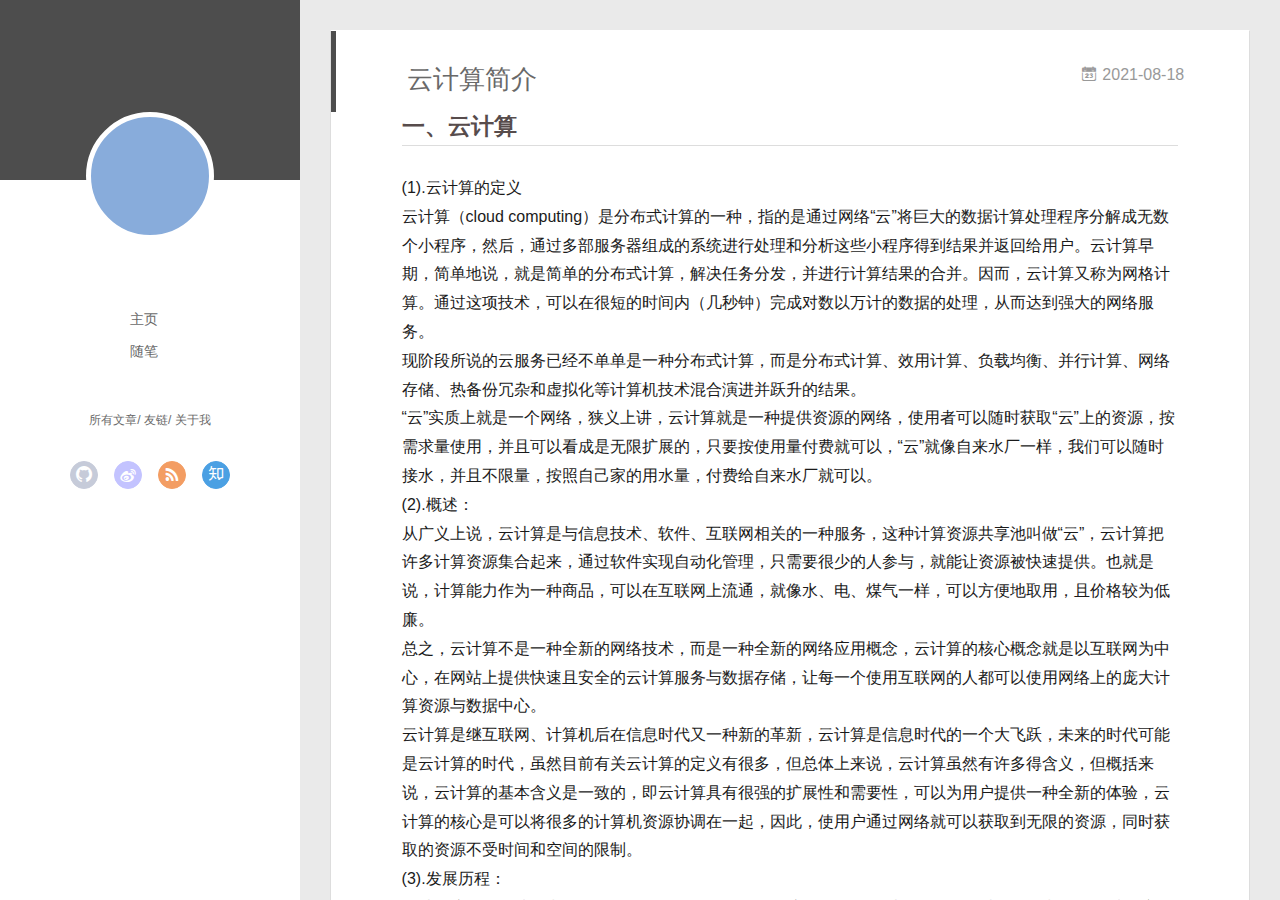
==== commit 42bd0c0c: "Site updated: 2021-08-18 14:29:00" ====
--- a/index.html
+++ b/index.html
@@ -152,27 +152,35 @@
           <div id="js-content" class="content-ll">
             
   
-    <article id="post-我的博客" class="article article-type-post  article-index" itemscope itemprop="blogPost">
+    <article id="post-云计算简介" class="article article-type-post  article-index" itemscope itemprop="blogPost">
   <div class="article-inner">
     
       <header class="article-header">
         
   
     <h1 itemprop="name">
-      <a class="article-title" href="/2021/08/18/%E6%88%91%E7%9A%84%E5%8D%9A%E5%AE%A2/">我的博客</a>
+      <a class="article-title" href="/2021/08/18/%E4%BA%91%E8%AE%A1%E7%AE%97%E7%AE%80%E4%BB%8B/">云计算简介</a>
     </h1>
   
 
         
-        <a href="/2021/08/18/%E6%88%91%E7%9A%84%E5%8D%9A%E5%AE%A2/" class="archive-article-date">
-  	<time datetime="2021-08-18T02:06:52.000Z" itemprop="datePublished"><i class="icon-calendar icon"></i>2021-08-18</time>
+        <a href="/2021/08/18/%E4%BA%91%E8%AE%A1%E7%AE%97%E7%AE%80%E4%BB%8B/" class="archive-article-date">
+  	<time datetime="2021-08-18T05:59:34.000Z" itemprop="datePublished"><i class="icon-calendar icon"></i>2021-08-18</time>
 </a>
         
       </header>
     
     <div class="article-entry" itemprop="articleBody">
       
-        
+        <h2 id="一、云计算"><a href="#一、云计算" class="headerlink" title="一、云计算"></a>一、云计算</h2><p>(1).云计算的定义<br>  云计算（cloud computing）是分布式计算的一种，指的是通过网络“云”将巨大的数据计算处理程序分解成无数个小程序，然后，通过多部服务器组成的系统进行处理和分析这些小程序得到结果并返回给用户。云计算早期，简单地说，就是简单的分布式计算，解决任务分发，并进行计算结果的合并。因而，云计算又称为网格计算。通过这项技术，可以在很短的时间内（几秒钟）完成对数以万计的数据的处理，从而达到强大的网络服务。<br>现阶段所说的云服务已经不单单是一种分布式计算，而是分布式计算、效用计算、负载均衡、并行计算、网络存储、热备份冗杂和虚拟化等计算机技术混合演进并跃升的结果。<br>“云”实质上就是一个网络，狭义上讲，云计算就是一种提供资源的网络，使用者可以随时获取“云”上的资源，按需求量使用，并且可以看成是无限扩展的，只要按使用量付费就可以，“云”就像自来水厂一样，我们可以随时接水，并且不限量，按照自己家的用水量，付费给自来水厂就可以。<br>(2).概述：<br>  从广义上说，云计算是与信息技术、软件、互联网相关的一种服务，这种计算资源共享池叫做“云”，云计算把许多计算资源集合起来，通过软件实现自动化管理，只需要很少的人参与，就能让资源被快速提供。也就是说，计算能力作为一种商品，可以在互联网上流通，就像水、电、煤气一样，可以方便地取用，且价格较为低廉。<br>总之，云计算不是一种全新的网络技术，而是一种全新的网络应用概念，云计算的核心概念就是以互联网为中心，在网站上提供快速且安全的云计算服务与数据存储，让每一个使用互联网的人都可以使用网络上的庞大计算资源与数据中心。<br>云计算是继互联网、计算机后在信息时代又一种新的革新，云计算是信息时代的一个大飞跃，未来的时代可能是云计算的时代，虽然目前有关云计算的定义有很多，但总体上来说，云计算虽然有许多得含义，但概括来说，云计算的基本含义是一致的，即云计算具有很强的扩展性和需要性，可以为用户提供一种全新的体验，云计算的核心是可以将很多的计算机资源协调在一起，因此，使用户通过网络就可以获取到无限的资源，同时获取的资源不受时间和空间的限制。<br>(3).发展历程：<br>  云计算这个概念从提出到今天，已经差不多10年了。在这10年间，云计算取得了飞速的发展与翻天覆地的变化。现如今，云计算被视为计算机网络领域的一次革命，因为它的出现，社会的工作方式和商业模式也在发生巨大的改变。<br>追溯云计算的根源，它的产生和发展与之前所提及的并行计算、分布式计算等计算机技术密切相关，都促进着云计算的成长。但追溯云计算的历史，可以追溯到1956年，ChristopherStrachey发表了一篇有关虚拟化的论文，正式提出了虚拟化的概念。虚拟化是今天云计算基础架构的核心，是云计算发展的基础。而后随着网络技术的发展，逐渐孕育了云计算的萌芽。<br>在上世纪的90年代，计算机网络出现了大爆炸，出现了以思科为代表以一系列公司，随即网络出现泡沫时代。 <br>在2004年，Web2.0会议举行，Web2.0成为当时的热点，这也标志着互联网泡沫破灭，计算机网络发展进入了一个新的阶段。在这一阶段，让更多的用户方便快捷地使用网络服务成为会联网发展亟待解决的问题，与此同时，一些大型公司也开始致力于开发大型计算能力的技术，为用户提供了更加强大的计算处理服务。<br>  在2006年8月9日，Google首席执行官埃里克·施密特（Eric Schmidt）在搜索引擎大会（SESSanJose2006）首次提出“云计算”（Cloud Computing）的概念。这是云计算发展史上第一次正式地提出这一概念，有着巨大的历史意义。<br>  2007年以来，“云计算”成为了计算机领域最令人关注的话题之一，同样也是大型企业、互联网建设着力研究的重要方向。因为云计算的提出，互联网技术和IT服务出现了新的模式，引发了一场变革。 <br>在2008年，微软发布其公共云计算平台（Windows Azure Platform），由此拉开了微软的云计算大幕。同样，云计算在国内也掀起一场风波，许多大型网络公司纷纷加入云计算的阵列。<br>  2009年1月，阿里软件在江苏南京建立首个“电子商务云计算中心”。同年11月，中国移动云计算平台“大云”计划启动。到现阶段，云计算已经发展到较为成熟的阶段。 <br>  2019年8月17日，北京互联网法院发布《互联网技术司法应用白皮书》。发布会上，北京互联网法院互联网技术司法应用中心揭牌成立。<br>特点：<br>  云计算的可贵之处在于高灵活性、可扩展性和高性比等，与传统的网络应用模式相比，其具有如下优势与特点：<br>1、虚拟化技术。<br>  必须强调的是，虚拟化突破了时间、空间的界限，是云计算最为显著的特点，虚拟化技术包括应用虚拟和资源虚拟两种。众所周知，物理平台与应用部署的环境在空间上是没有任何联系的，正是通过虚拟平台对相应终端操作完成数据备份、迁移和扩展等。<br>2、动态可扩展。<br>  云计算具有高效的运算能力，在原有服务器基础上增加云计算功能能够使计算速度迅速提高，最终实现动态扩展虚拟化的层次达到对应用进行扩展的目的。<br>3、按需部署。<br>  计算机包含了许多应用、程序软件等，不同的应用对应的数据资源库不同，所以用户运行不同的应用需要较强的计算能力对资源进行部署，而云计算平台能够根据用户的需求快速配备计算能力及资源。<br>4、灵活性高。<br>  目前市场上大多数IT资源、软、硬件都支持虚拟化，比如存储网络、操作系统和开发软、硬件等。虚拟化要素统一放在云系统资源虚拟池当中进行管理，可见云计算的兼容性非常强，不仅可以兼容低配置机器、不同厂商的硬件产品，还能够外设获得更高性能计算。<br>5、可靠性高。<br>  倘若服务器故障也不影响计算与应用的正常运行。因为单点服务器出现故障可以通过虚拟化技术将分布在不同物理服务器上面的应用进行恢复或利用动态扩展功能部署新的服务器进行计算。<br>6、性价比高。<br>  将资源放在虚拟资源池中统一管理在一定程度上优化了物理资源，用户不再需要昂贵、存储空间大的主机，可以选择相对廉价的PC组成云，一方面减少费用，另一方面计算性能不逊于大型主机。<br>7、可扩展性。<br>  用户可以利用应用软件的快速部署条件来更为简单快捷的将自身所需的已有业务以及新业务进行扩展。如，计算机云计算系统中出现设备的故障，对于用户来说，无论是在计算机层面上，亦或是在具体运用上均不会受到阻碍，可以利用计算机云计算具有的动态扩展功能来对其他服务器开展有效扩展。这样一来就能够确保任务得以有序完成。在对虚拟化资源进行动态扩展的情况下，同时能够高效扩展应用，提高计算机云计算的操作水平。</p>
+<hr>
+<h2 id="二、服务类型"><a href="#二、服务类型" class="headerlink" title="二、服务类型"></a>二、服务类型</h2><p>  通常，它的服务类型分为三类，即基础设施即服务(IaaS)、平台即服务(PaaS)和软件即服务(SaaS)。这3种云计算服务有时称为云计算堆栈，因为它们构建堆栈，它们位于彼此之上，以下是这三种服务的概述：<br>1、基础设施即服务（IaaS)<br>  基础设施即服务是主要的服务类别之一，它向云计算提供商的个人或组织提供虚拟化计算资源，如虚拟机、存储、网络和操作系统。<br>2、平台即服务(PaaS)<br>  平台即服务是一种服务类别，为开发人员提供通过全球互联网构建应用程序和服务的平台。Paas为开发、测试和管理软件应用程序提供按需开发环境。<br>3、软件即服务(SaaS)<br>  软件即服务也是其服务的一类，通过互联网提供按需软件付费应用程序，云计算提供商托管和管理软件应用程序，并允许其用户连接到应用程序并通过全球互联网访问应用程序。<br>云计算实现关键技术<br>云计算实现关键技术如下：<br>二（1）、体系结构<br>  实现计算机云计算需要创造一定的环境与条件，尤其是体系结构必须具备以下关键特征。第一，要求系统必须智能化，具有自治能力，减少人工作业的前提下实现自动化处理平台智地响应要求，因此云系统应内嵌有自动化技术；第二，面对变化信号或需求信号云系统要有敏捷的反应能力，所以对云计算的架构有一定的敏捷要求。与此同时，随着服务级别和增长速度的快速变化，云计算同样面临巨大挑战，而内嵌集群化技术与虚拟化技术能够应付此类变化。<br>云计算平台的体系结构由用户界面、服务目录、管理系统、部署工具、监控和服务器集群组成：<br>（1）用户界面。主要用于云用户传递信息，是双方互动的界面。<br>（2）服务目录。顾名思义是提供用户选择的列表。<br>（3）管理系统。指的是主要对应用价值较高的资源进行管理。<br>（4）部署工具。能够根据用户请求对资源进行有效地部署与匹配。<br>（5）监控。主要对云系统上的资源进行管理与控制并制定措施。 <br>（6）服务器集群。服务器集群包括虚拟服务器与物理服务器，隶属管理系统。<br>二（2）、资源监控<br>  云系统上的资源数据十分庞大，同时资源信息更新速度快，想要精准、可靠的动态信息需要有效途径确保信息的快捷性。而云系统能够为动态信息进行有效部署，同时兼备资源监控功能，有利于对资源的负载、使用情况进行管理。其次，资源监控作为资源管理的“血液”，对整体系统性能起关键作用，一旦系统资源监管不到位，信息缺乏可靠性那么其他子系统引用了错误的信息，必然对系统资源的分配造成不利影响。因此贯彻落实资源监控工作刻不容缓。资源监控过程中，只要在各个云服务器上部署Agent代理程序便可进行配置与监管活动，比如通过一个监视服务器连接各个云资源服务器，然后以周期为单位将资源的使用情况发送至数据库，由监视服务器综合数据库有效信息对所有资源进行分析，评估资源的可用性，最大限度提高资源信息的有效性。<br>二（3）、自动化部署<br>  科学进步的发展倾向于半自动化操作，实现了出厂即用或简易安装使用。基本上计算资源的可用状态也发生转变，逐渐向自动化部署。对云资源进行自动化部署指的是基于脚本调节的基础上实现不同厂商对于设备工具的自动配置，用以减少人机交互比例、提高应变效率，避免超负荷人工操作等现象的发生，最终推进智能部署进程。自动化部署主要指的是通过自动安装与部署来实现计算资源由原始状态变成可用状态。其于与计算中表现为能够划分、部署与安装虚拟资源池中的资源为能够给用户提供各类应用于服务的过程，包括了存储、网络、软件以及硬件等。系统资源的部署步骤较多，自动化部署主要是利用脚本调用来自动配置、部署与配置各个厂商设备管理工具，保证在实际调用环节能够采取静默的方式来实现，避免了繁杂的人际交互，让部署过程不再依赖人工操作。除此之外，数据模型与工作流引擎是自动化部署管理工具的重要部分，不容小觑。一般情况下，对于数据模型的管理就是将具体的软硬件定义在数据模型当中即可；而工作流引擎指的是触发、调用工作流，以提高智能化部署为目的，善于将不同的脚本流程在较为集中与重复使用率高的工作流数据库当中应用，有利于减轻服务器工作量。<br>二（4）、云计算实现形式<br>  云计算是建立在先进互联网技术基础之上的，其实现形式众多，主要通过以下形式完成：<br>（1）软件即服务。通常用户发出服务需求，云系统通过浏览器向用户提供资源和程序等。值得一提的是，利用浏览器应用传递服务信息不花费任何费用，供应商亦是如此，只要做好应用程序的维护工作即可。<br>（2）网络服务。开发者能够在API的基础上不断改进、开发出新的应用产品，大大提高单机程序中的操作性能。<br>（3）平台服务。一般服务于开发环境，协助中间商对程序进行升级与研发，同时完善用户下载功能，用户可通过互联网下载，具有快捷、高效的特点。<br>（4）互联网整合。利用互联网发出指令时，也许同类服务众多，云系统会根据终端用户需求匹配相适应的服务。<br>（5）商业服务平台。构建商业服务平台的目的是为了给用户和提供商提供一个沟通平台，从而需要管理服务和软件即服务搭配应用。<br>（6）管理服务提供商。此种应用模式并不陌生，常服务于IT行业，常见服务内容有：扫描邮件病毒、监控应用程序环境等。<br>二（5）、云计算安全威胁<br>1、云计算安全中隐私被窃取<br>  现今，随着时代的发展，人们运用网络进行交易或购物，网上交易在云计算的虚拟环境下进行，交易双方会在网络平台上进行信息之间的沟通与交流。而网络交易存在着很大的安全隐患，不法分子可以通过云计算对网络用户的信息进行窃取，同时还可以在用户与商家进行网络交易时，来窃取用户和商家的信息，当有企图的分子在云计算的平台中窃取信息后，就会采用一些技术手段对信息进行破解，同时对信息进行分析，以此发现用户更多的隐私信息，甚至有企图的不法分子还会通过云计算来盗取用户和商家的信息。<br>2、云计算中资源被冒用<br>  云计算的环境有着虚拟的特性，而用户通过云计算在网络交易时，需要在保障双方网络信息都安全时才会进行网络的操作，但是云计算中储存的信息很多，同时在云计算中的环境也比较的复杂，云计算中的数据会出现滥用的现象，这样会影响用户的信息安全，同时造成一些不法分子利用被盗用的信息进行欺骗用户亲人的行为，同时还会有一些不法分子会利用这些在云计算中盗用的信息进行违法的交易，以此造成云计算中用户的经济遭到损失，这些都是云计算信息被冒用引起的，同时这些都严重威胁了云计算的安全。<br>3、云计算中容易出现黑客的攻击<br>  黑客攻击指的是利用一些非法的手段进入云计算的安全系统，给云计算的安全网络带来一定的破坏的行为，黑客入侵到云计算后，使云计算的操作带来未知性，同时造成的损失也很大，且造成的损失无法预测，所以黑客入侵给云计算带来的危害大于病毒给云计算带来的危害。此外，黑客入侵的速度远大于安全评估和安全系统的更新速度，使得当今黑客入侵到电脑后，给云计算带来巨大的损失，同时技术也无法对黑客攻击进行预防，这也是造成当今云计算不安全的问题之一。<br>4、云计算中容易出现病毒<br>  在云计算，大量的用户通过云计算将数据存储到其中，这时大量当云计算出现异常时，就会出现一些病毒，这些病毒的出现会导致以云计算为载体的计算机无法正常工作的现象，同时这些病毒还能进行复制，并通过一些途径进行传播，这样就会导致为云计算为载体的计算机出现死机的现象，同时，因为互联网的传播速度很快，导致云计算或计算机一旦出现病毒，就会很快地进行传播，这样会产生很大的攻击力。</p>
+<hr>
+<h2 id="三、云计算的应用"><a href="#三、云计算的应用" class="headerlink" title="三、云计算的应用"></a>三、云计算的应用</h2><p>  较为简单的云计算技术已经普遍服务于现如今的互联网服务中，最为常见的就是网络搜索引擎和网络邮箱。搜索引擎大家最为熟悉的莫过于谷歌和百度了，在任何时刻，只要用过移动终端就可以在搜索引擎上搜索任何自己想要的资源，通过云端共享了数据资源。而网络邮箱也是如此，在过去，寄写一封邮件是一件比较麻烦的事情，同时也是很慢的过程，而在云计算技术和网络技术的推动下，电子邮箱成为了社会生活中的一部分，只要在网络环境下，就可以实现实时的邮件的寄发。其实，云计算技术已经融入现今的社会生活。<br>1、存储云<br>  存储云，又称云存储，是在云计算技术上发展起来的一个新的存储技术。云存储是一个以数据存储和管理为核心的云计算系统。用户可以将本地的资源上传至云端上，可以在任何地方连入互联网来获取云上的资源。大家所熟知的谷歌、微软等大型网络公司均有云存储的服务，在国内，百度云和微云则是市场占有量最大的存储云。存储云向用户提供了存储容器服务、备份服务、归档服务和记录管理服务等等，大大方便了使用者对资源的管理。<br>2、医疗云<br>  医疗云，是指在云计算、移动技术、多媒体、4G通信、大数据、以及物联网等新技术基础上，结合医疗技术，使用“云计算”来创建医疗健康服务云平台，实现了医疗资源的共享和医疗范围的扩大。因为云计算技术的运用于结合，医疗云提高医疗机构的效率，方便居民就医。像现在医院的预约挂号、电子病历、医保等等都是云计算与医疗领域结合的产物，医疗云还具有数据安全、信息共享、动态扩展、布局全国的优势。<br>3、金融云<br>  金融云，是指利用云计算的模型，将信息、金融和服务等功能分散到庞大分支机构构成的互联网“云”中，旨在为银行、保险和基金等金融机构提供互联网处理和运行服务，同时共享互联网资源，从而解决现有问题并且达到高效、低成本的目标。在2013年11月27日，阿里云整合阿里巴巴旗下资源并推出来阿里金融云服务。其实，这就是现在基本普及了的快捷支付，因为金融与云计算的结合，现在只需要在手机上简单操作，就可以完成银行存款、购买保险和基金买卖。现在，不仅仅阿里巴巴推出了金融云服务，像苏宁金融、腾讯等等企业均推出了自己的金融云服务。<br>4、教育云<br>  教育云，实质上是指教育信息化的一中发展。具体的，教育云可以将所需要的任何教育硬件资源虚拟化，然后将其传入互联网中，以向教育机构和学生老师提供一个方便快捷的平台。现在流行的慕课就是教育云的一种应用。慕课MOOC，指的是大规模开放的在线课程。现阶段慕课的三大优秀平台为Coursera、edX以及Udacity，在国内，中国大学MOOC也是非常好的平台。在2013年10月10日，清华大学推出来MOOC平台——学堂在线，许多大学现已使用学堂在线开设了一些课程的MOOC。</p>
+<hr>
+<h2 id="四、云计算发展问题"><a href="#四、云计算发展问题" class="headerlink" title="四、云计算发展问题"></a>四、云计算发展问题</h2><p>1、访问的权限问题<br>  用户可以在云计算服务提供商处上传自己的数据资料，相比于传统的利用自己计算机或硬盘的存储方式，此时需要建立账号和密码完成虚拟信息的存储和获取。这种方式虽然为用户的信息资源获取和存储提供了方便，但用户失去了对数据资源的控制，而服务商则可能存在对资源的越权访问现象，从而造成信息资料的安全难以保障。<br>2、技术保密性问题<br>  信息保密性是云计算技术的首要问题，也是当前云计算技术的主要问题。比如，用户的资源被一些企业进行资源共享。网络环境的特殊性使得人们可以自由的浏览相关薪资资源，信息资源泄漏是难以避免的，如果技术保密性不足就可能严重影响到信息资源的所有者。<br>3、数据完整性问题<br>  在云计算技术的使用中，用户的数据被分散的存储与云计算数据中心的不同位置，而不是某个单一的系统中，数据资源的整体性受到影响，使其作用难以有效发挥。另一种情况就是，服务商没有妥善、有效的管理用户的数据信息，从而造成数据存储的完整性受到影响，信息的应用作用难以被发挥。<br>4、法律法规不完善<br>  云计算技术相关的法律法规不完善也是主要的问题，想要对实现对云计算技术作用的有效发挥，就必须对其相关的法律法规进行完善。目前来看，法律法规尚不完善，云计算技术的作用的发挥仍然受到制约。就当前云计算技术在计算机网络中的应用来看，其缺乏完善的安全性标准，缺乏完善的服务等级协议管理标准，没有明确的责任人承担安全问题的法律责任。另外，缺乏完善的云计算安全管理的损失计算机制和责任评估机制，法律规范的缺乏也制约了各种活动的开展，计算机网络的云计算安全性难以得到保障。<br>云计算完善措施<br>1、合理设置访问权限，保障用户信息安全<br>  当前，云计算机服务由供应商提供，为保障信息安全，供应商应针对用户端的需求情况，设置相应的访问权限，进而保障信息资源的安全分享。在开放式的互联网环境之下，供应商一方面要做好访问权限的设置工作，强化资源的合理分享及应用；另一方面，要做好加密工作，从供应商到用户都应强化信息安全防护，注意网络安全构建，有效保障用户安全。因此，云计算机技术的发展，应强化安全技术体系的构建，在访问权限的合理设置中，提高信息防护水平。<br>2、强化数据信息完整性，推进存储技术发展<br>  存储技术是计算机云计算技术的核心，如何强化数据信息的完整性，是云计算技术发展的重要方面。首先，云计算资源以离散的方式分布于云系统之中，要强化对云系统中数据资源的安全保护，并确保数据的完整性，这有助于提高信息资源的应用价值；其次，加快存储技术发展，特别是大数据时代，云计算技术的发展，应注重存储技术的创新构建；再次，要优化计算机网络云技术的发展环境，通过技术创新、理念创新，进一步适应新的发展环境，提高技术的应用价值，这是新时期计算机网络云计算机技术的发展重点。 [8] <br>3、建立健全法律法规，提高用户安全意识<br> 随着网络信息技术的不断发展，云计算应用的领域日益广泛。建立完善的法律法规，是为了更好地规范市场发展，强化对供应商、用户等行为的规范及管理，为计算机网络云计算技术的发展提供良好条件。此外，用户端要提高安全防护意识，能够在信息资源的获取中，遵守法律法规，规范操作，避免信息安全问题造成严重的经济损失。因此，新时期计算机网络云计算技术的发展，要从实际出发，通过法律法规的不断完善，为云计算机技术发展提供良好环境。</p>
+<h2 id="参考文献云计算百度百科"><a href="#参考文献云计算百度百科" class="headerlink" title="参考文献云计算百度百科"></a>参考文献云计算百度百科</h2><p> <a target="_blank" rel="noopener" href="https://baike.baidu.com/item/%E4%BA%91%E8%AE%A1%E7%AE%97/9969353?fr=aladdin">https://baike.baidu.com/item/%E4%BA%91%E8%AE%A1%E7%AE%97/9969353?fr=aladdin</a></p>
+
       
 
       
@@ -184,7 +192,7 @@
 
       
         <p class="article-more-link">
-          <a class="article-more-a" href="/2021/08/18/%E6%88%91%E7%9A%84%E5%8D%9A%E5%AE%A2/">展开全文 >></a>
+          <a class="article-more-a" href="/2021/08/18/%E4%BA%91%E8%AE%A1%E7%AE%97%E7%AE%80%E4%BB%8B/">展开全文 >></a>
         </p>
       
 
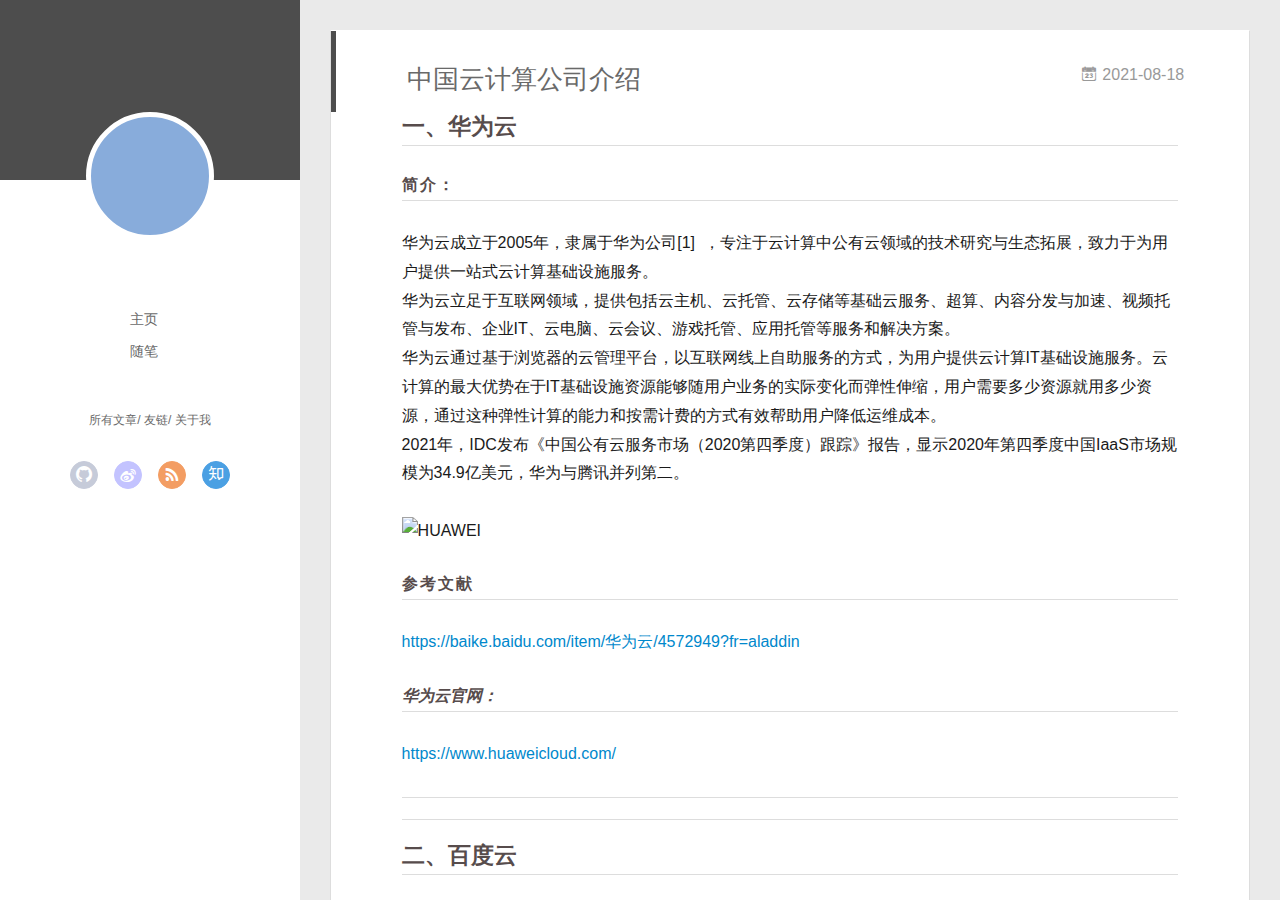
==== commit f0c3208a: "Site updated: 2021-08-18 15:56:53" ====
--- a/index.html
+++ b/index.html
@@ -152,34 +152,42 @@
           <div id="js-content" class="content-ll">
             
   
-    <article id="post-云计算简介" class="article article-type-post  article-index" itemscope itemprop="blogPost">
+    <article id="post-中国云计算公司介绍" class="article article-type-post  article-index" itemscope itemprop="blogPost">
   <div class="article-inner">
     
       <header class="article-header">
         
   
     <h1 itemprop="name">
-      <a class="article-title" href="/2021/08/18/%E4%BA%91%E8%AE%A1%E7%AE%97%E7%AE%80%E4%BB%8B/">云计算简介</a>
+      <a class="article-title" href="/2021/08/18/%E4%B8%AD%E5%9B%BD%E4%BA%91%E8%AE%A1%E7%AE%97%E5%85%AC%E5%8F%B8%E4%BB%8B%E7%BB%8D/">中国云计算公司介绍</a>
     </h1>
   
 
         
-        <a href="/2021/08/18/%E4%BA%91%E8%AE%A1%E7%AE%97%E7%AE%80%E4%BB%8B/" class="archive-article-date">
-  	<time datetime="2021-08-18T05:59:34.000Z" itemprop="datePublished"><i class="icon-calendar icon"></i>2021-08-18</time>
+        <a href="/2021/08/18/%E4%B8%AD%E5%9B%BD%E4%BA%91%E8%AE%A1%E7%AE%97%E5%85%AC%E5%8F%B8%E4%BB%8B%E7%BB%8D/" class="archive-article-date">
+  	<time datetime="2021-08-18T06:41:02.000Z" itemprop="datePublished"><i class="icon-calendar icon"></i>2021-08-18</time>
 </a>
         
       </header>
     
     <div class="article-entry" itemprop="articleBody">
       
-        <h2 id="一、云计算"><a href="#一、云计算" class="headerlink" title="一、云计算"></a>一、云计算</h2><p>(1).云计算的定义<br>  云计算（cloud computing）是分布式计算的一种，指的是通过网络“云”将巨大的数据计算处理程序分解成无数个小程序，然后，通过多部服务器组成的系统进行处理和分析这些小程序得到结果并返回给用户。云计算早期，简单地说，就是简单的分布式计算，解决任务分发，并进行计算结果的合并。因而，云计算又称为网格计算。通过这项技术，可以在很短的时间内（几秒钟）完成对数以万计的数据的处理，从而达到强大的网络服务。<br>现阶段所说的云服务已经不单单是一种分布式计算，而是分布式计算、效用计算、负载均衡、并行计算、网络存储、热备份冗杂和虚拟化等计算机技术混合演进并跃升的结果。<br>“云”实质上就是一个网络，狭义上讲，云计算就是一种提供资源的网络，使用者可以随时获取“云”上的资源，按需求量使用，并且可以看成是无限扩展的，只要按使用量付费就可以，“云”就像自来水厂一样，我们可以随时接水，并且不限量，按照自己家的用水量，付费给自来水厂就可以。<br>(2).概述：<br>  从广义上说，云计算是与信息技术、软件、互联网相关的一种服务，这种计算资源共享池叫做“云”，云计算把许多计算资源集合起来，通过软件实现自动化管理，只需要很少的人参与，就能让资源被快速提供。也就是说，计算能力作为一种商品，可以在互联网上流通，就像水、电、煤气一样，可以方便地取用，且价格较为低廉。<br>总之，云计算不是一种全新的网络技术，而是一种全新的网络应用概念，云计算的核心概念就是以互联网为中心，在网站上提供快速且安全的云计算服务与数据存储，让每一个使用互联网的人都可以使用网络上的庞大计算资源与数据中心。<br>云计算是继互联网、计算机后在信息时代又一种新的革新，云计算是信息时代的一个大飞跃，未来的时代可能是云计算的时代，虽然目前有关云计算的定义有很多，但总体上来说，云计算虽然有许多得含义，但概括来说，云计算的基本含义是一致的，即云计算具有很强的扩展性和需要性，可以为用户提供一种全新的体验，云计算的核心是可以将很多的计算机资源协调在一起，因此，使用户通过网络就可以获取到无限的资源，同时获取的资源不受时间和空间的限制。<br>(3).发展历程：<br>  云计算这个概念从提出到今天，已经差不多10年了。在这10年间，云计算取得了飞速的发展与翻天覆地的变化。现如今，云计算被视为计算机网络领域的一次革命，因为它的出现，社会的工作方式和商业模式也在发生巨大的改变。<br>追溯云计算的根源，它的产生和发展与之前所提及的并行计算、分布式计算等计算机技术密切相关，都促进着云计算的成长。但追溯云计算的历史，可以追溯到1956年，ChristopherStrachey发表了一篇有关虚拟化的论文，正式提出了虚拟化的概念。虚拟化是今天云计算基础架构的核心，是云计算发展的基础。而后随着网络技术的发展，逐渐孕育了云计算的萌芽。<br>在上世纪的90年代，计算机网络出现了大爆炸，出现了以思科为代表以一系列公司，随即网络出现泡沫时代。 <br>在2004年，Web2.0会议举行，Web2.0成为当时的热点，这也标志着互联网泡沫破灭，计算机网络发展进入了一个新的阶段。在这一阶段，让更多的用户方便快捷地使用网络服务成为会联网发展亟待解决的问题，与此同时，一些大型公司也开始致力于开发大型计算能力的技术，为用户提供了更加强大的计算处理服务。<br>  在2006年8月9日，Google首席执行官埃里克·施密特（Eric Schmidt）在搜索引擎大会（SESSanJose2006）首次提出“云计算”（Cloud Computing）的概念。这是云计算发展史上第一次正式地提出这一概念，有着巨大的历史意义。<br>  2007年以来，“云计算”成为了计算机领域最令人关注的话题之一，同样也是大型企业、互联网建设着力研究的重要方向。因为云计算的提出，互联网技术和IT服务出现了新的模式，引发了一场变革。 <br>在2008年，微软发布其公共云计算平台（Windows Azure Platform），由此拉开了微软的云计算大幕。同样，云计算在国内也掀起一场风波，许多大型网络公司纷纷加入云计算的阵列。<br>  2009年1月，阿里软件在江苏南京建立首个“电子商务云计算中心”。同年11月，中国移动云计算平台“大云”计划启动。到现阶段，云计算已经发展到较为成熟的阶段。 <br>  2019年8月17日，北京互联网法院发布《互联网技术司法应用白皮书》。发布会上，北京互联网法院互联网技术司法应用中心揭牌成立。<br>特点：<br>  云计算的可贵之处在于高灵活性、可扩展性和高性比等，与传统的网络应用模式相比，其具有如下优势与特点：<br>1、虚拟化技术。<br>  必须强调的是，虚拟化突破了时间、空间的界限，是云计算最为显著的特点，虚拟化技术包括应用虚拟和资源虚拟两种。众所周知，物理平台与应用部署的环境在空间上是没有任何联系的，正是通过虚拟平台对相应终端操作完成数据备份、迁移和扩展等。<br>2、动态可扩展。<br>  云计算具有高效的运算能力，在原有服务器基础上增加云计算功能能够使计算速度迅速提高，最终实现动态扩展虚拟化的层次达到对应用进行扩展的目的。<br>3、按需部署。<br>  计算机包含了许多应用、程序软件等，不同的应用对应的数据资源库不同，所以用户运行不同的应用需要较强的计算能力对资源进行部署，而云计算平台能够根据用户的需求快速配备计算能力及资源。<br>4、灵活性高。<br>  目前市场上大多数IT资源、软、硬件都支持虚拟化，比如存储网络、操作系统和开发软、硬件等。虚拟化要素统一放在云系统资源虚拟池当中进行管理，可见云计算的兼容性非常强，不仅可以兼容低配置机器、不同厂商的硬件产品，还能够外设获得更高性能计算。<br>5、可靠性高。<br>  倘若服务器故障也不影响计算与应用的正常运行。因为单点服务器出现故障可以通过虚拟化技术将分布在不同物理服务器上面的应用进行恢复或利用动态扩展功能部署新的服务器进行计算。<br>6、性价比高。<br>  将资源放在虚拟资源池中统一管理在一定程度上优化了物理资源，用户不再需要昂贵、存储空间大的主机，可以选择相对廉价的PC组成云，一方面减少费用，另一方面计算性能不逊于大型主机。<br>7、可扩展性。<br>  用户可以利用应用软件的快速部署条件来更为简单快捷的将自身所需的已有业务以及新业务进行扩展。如，计算机云计算系统中出现设备的故障，对于用户来说，无论是在计算机层面上，亦或是在具体运用上均不会受到阻碍，可以利用计算机云计算具有的动态扩展功能来对其他服务器开展有效扩展。这样一来就能够确保任务得以有序完成。在对虚拟化资源进行动态扩展的情况下，同时能够高效扩展应用，提高计算机云计算的操作水平。</p>
-<hr>
-<h2 id="二、服务类型"><a href="#二、服务类型" class="headerlink" title="二、服务类型"></a>二、服务类型</h2><p>  通常，它的服务类型分为三类，即基础设施即服务(IaaS)、平台即服务(PaaS)和软件即服务(SaaS)。这3种云计算服务有时称为云计算堆栈，因为它们构建堆栈，它们位于彼此之上，以下是这三种服务的概述：<br>1、基础设施即服务（IaaS)<br>  基础设施即服务是主要的服务类别之一，它向云计算提供商的个人或组织提供虚拟化计算资源，如虚拟机、存储、网络和操作系统。<br>2、平台即服务(PaaS)<br>  平台即服务是一种服务类别，为开发人员提供通过全球互联网构建应用程序和服务的平台。Paas为开发、测试和管理软件应用程序提供按需开发环境。<br>3、软件即服务(SaaS)<br>  软件即服务也是其服务的一类，通过互联网提供按需软件付费应用程序，云计算提供商托管和管理软件应用程序，并允许其用户连接到应用程序并通过全球互联网访问应用程序。<br>云计算实现关键技术<br>云计算实现关键技术如下：<br>二（1）、体系结构<br>  实现计算机云计算需要创造一定的环境与条件，尤其是体系结构必须具备以下关键特征。第一，要求系统必须智能化，具有自治能力，减少人工作业的前提下实现自动化处理平台智地响应要求，因此云系统应内嵌有自动化技术；第二，面对变化信号或需求信号云系统要有敏捷的反应能力，所以对云计算的架构有一定的敏捷要求。与此同时，随着服务级别和增长速度的快速变化，云计算同样面临巨大挑战，而内嵌集群化技术与虚拟化技术能够应付此类变化。<br>云计算平台的体系结构由用户界面、服务目录、管理系统、部署工具、监控和服务器集群组成：<br>（1）用户界面。主要用于云用户传递信息，是双方互动的界面。<br>（2）服务目录。顾名思义是提供用户选择的列表。<br>（3）管理系统。指的是主要对应用价值较高的资源进行管理。<br>（4）部署工具。能够根据用户请求对资源进行有效地部署与匹配。<br>（5）监控。主要对云系统上的资源进行管理与控制并制定措施。 <br>（6）服务器集群。服务器集群包括虚拟服务器与物理服务器，隶属管理系统。<br>二（2）、资源监控<br>  云系统上的资源数据十分庞大，同时资源信息更新速度快，想要精准、可靠的动态信息需要有效途径确保信息的快捷性。而云系统能够为动态信息进行有效部署，同时兼备资源监控功能，有利于对资源的负载、使用情况进行管理。其次，资源监控作为资源管理的“血液”，对整体系统性能起关键作用，一旦系统资源监管不到位，信息缺乏可靠性那么其他子系统引用了错误的信息，必然对系统资源的分配造成不利影响。因此贯彻落实资源监控工作刻不容缓。资源监控过程中，只要在各个云服务器上部署Agent代理程序便可进行配置与监管活动，比如通过一个监视服务器连接各个云资源服务器，然后以周期为单位将资源的使用情况发送至数据库，由监视服务器综合数据库有效信息对所有资源进行分析，评估资源的可用性，最大限度提高资源信息的有效性。<br>二（3）、自动化部署<br>  科学进步的发展倾向于半自动化操作，实现了出厂即用或简易安装使用。基本上计算资源的可用状态也发生转变，逐渐向自动化部署。对云资源进行自动化部署指的是基于脚本调节的基础上实现不同厂商对于设备工具的自动配置，用以减少人机交互比例、提高应变效率，避免超负荷人工操作等现象的发生，最终推进智能部署进程。自动化部署主要指的是通过自动安装与部署来实现计算资源由原始状态变成可用状态。其于与计算中表现为能够划分、部署与安装虚拟资源池中的资源为能够给用户提供各类应用于服务的过程，包括了存储、网络、软件以及硬件等。系统资源的部署步骤较多，自动化部署主要是利用脚本调用来自动配置、部署与配置各个厂商设备管理工具，保证在实际调用环节能够采取静默的方式来实现，避免了繁杂的人际交互，让部署过程不再依赖人工操作。除此之外，数据模型与工作流引擎是自动化部署管理工具的重要部分，不容小觑。一般情况下，对于数据模型的管理就是将具体的软硬件定义在数据模型当中即可；而工作流引擎指的是触发、调用工作流，以提高智能化部署为目的，善于将不同的脚本流程在较为集中与重复使用率高的工作流数据库当中应用，有利于减轻服务器工作量。<br>二（4）、云计算实现形式<br>  云计算是建立在先进互联网技术基础之上的，其实现形式众多，主要通过以下形式完成：<br>（1）软件即服务。通常用户发出服务需求，云系统通过浏览器向用户提供资源和程序等。值得一提的是，利用浏览器应用传递服务信息不花费任何费用，供应商亦是如此，只要做好应用程序的维护工作即可。<br>（2）网络服务。开发者能够在API的基础上不断改进、开发出新的应用产品，大大提高单机程序中的操作性能。<br>（3）平台服务。一般服务于开发环境，协助中间商对程序进行升级与研发，同时完善用户下载功能，用户可通过互联网下载，具有快捷、高效的特点。<br>（4）互联网整合。利用互联网发出指令时，也许同类服务众多，云系统会根据终端用户需求匹配相适应的服务。<br>（5）商业服务平台。构建商业服务平台的目的是为了给用户和提供商提供一个沟通平台，从而需要管理服务和软件即服务搭配应用。<br>（6）管理服务提供商。此种应用模式并不陌生，常服务于IT行业，常见服务内容有：扫描邮件病毒、监控应用程序环境等。<br>二（5）、云计算安全威胁<br>1、云计算安全中隐私被窃取<br>  现今，随着时代的发展，人们运用网络进行交易或购物，网上交易在云计算的虚拟环境下进行，交易双方会在网络平台上进行信息之间的沟通与交流。而网络交易存在着很大的安全隐患，不法分子可以通过云计算对网络用户的信息进行窃取，同时还可以在用户与商家进行网络交易时，来窃取用户和商家的信息，当有企图的分子在云计算的平台中窃取信息后，就会采用一些技术手段对信息进行破解，同时对信息进行分析，以此发现用户更多的隐私信息，甚至有企图的不法分子还会通过云计算来盗取用户和商家的信息。<br>2、云计算中资源被冒用<br>  云计算的环境有着虚拟的特性，而用户通过云计算在网络交易时，需要在保障双方网络信息都安全时才会进行网络的操作，但是云计算中储存的信息很多，同时在云计算中的环境也比较的复杂，云计算中的数据会出现滥用的现象，这样会影响用户的信息安全，同时造成一些不法分子利用被盗用的信息进行欺骗用户亲人的行为，同时还会有一些不法分子会利用这些在云计算中盗用的信息进行违法的交易，以此造成云计算中用户的经济遭到损失，这些都是云计算信息被冒用引起的，同时这些都严重威胁了云计算的安全。<br>3、云计算中容易出现黑客的攻击<br>  黑客攻击指的是利用一些非法的手段进入云计算的安全系统，给云计算的安全网络带来一定的破坏的行为，黑客入侵到云计算后，使云计算的操作带来未知性，同时造成的损失也很大，且造成的损失无法预测，所以黑客入侵给云计算带来的危害大于病毒给云计算带来的危害。此外，黑客入侵的速度远大于安全评估和安全系统的更新速度，使得当今黑客入侵到电脑后，给云计算带来巨大的损失，同时技术也无法对黑客攻击进行预防，这也是造成当今云计算不安全的问题之一。<br>4、云计算中容易出现病毒<br>  在云计算，大量的用户通过云计算将数据存储到其中，这时大量当云计算出现异常时，就会出现一些病毒，这些病毒的出现会导致以云计算为载体的计算机无法正常工作的现象，同时这些病毒还能进行复制，并通过一些途径进行传播，这样就会导致为云计算为载体的计算机出现死机的现象，同时，因为互联网的传播速度很快，导致云计算或计算机一旦出现病毒，就会很快地进行传播，这样会产生很大的攻击力。</p>
-<hr>
-<h2 id="三、云计算的应用"><a href="#三、云计算的应用" class="headerlink" title="三、云计算的应用"></a>三、云计算的应用</h2><p>  较为简单的云计算技术已经普遍服务于现如今的互联网服务中，最为常见的就是网络搜索引擎和网络邮箱。搜索引擎大家最为熟悉的莫过于谷歌和百度了，在任何时刻，只要用过移动终端就可以在搜索引擎上搜索任何自己想要的资源，通过云端共享了数据资源。而网络邮箱也是如此，在过去，寄写一封邮件是一件比较麻烦的事情，同时也是很慢的过程，而在云计算技术和网络技术的推动下，电子邮箱成为了社会生活中的一部分，只要在网络环境下，就可以实现实时的邮件的寄发。其实，云计算技术已经融入现今的社会生活。<br>1、存储云<br>  存储云，又称云存储，是在云计算技术上发展起来的一个新的存储技术。云存储是一个以数据存储和管理为核心的云计算系统。用户可以将本地的资源上传至云端上，可以在任何地方连入互联网来获取云上的资源。大家所熟知的谷歌、微软等大型网络公司均有云存储的服务，在国内，百度云和微云则是市场占有量最大的存储云。存储云向用户提供了存储容器服务、备份服务、归档服务和记录管理服务等等，大大方便了使用者对资源的管理。<br>2、医疗云<br>  医疗云，是指在云计算、移动技术、多媒体、4G通信、大数据、以及物联网等新技术基础上，结合医疗技术，使用“云计算”来创建医疗健康服务云平台，实现了医疗资源的共享和医疗范围的扩大。因为云计算技术的运用于结合，医疗云提高医疗机构的效率，方便居民就医。像现在医院的预约挂号、电子病历、医保等等都是云计算与医疗领域结合的产物，医疗云还具有数据安全、信息共享、动态扩展、布局全国的优势。<br>3、金融云<br>  金融云，是指利用云计算的模型，将信息、金融和服务等功能分散到庞大分支机构构成的互联网“云”中，旨在为银行、保险和基金等金融机构提供互联网处理和运行服务，同时共享互联网资源，从而解决现有问题并且达到高效、低成本的目标。在2013年11月27日，阿里云整合阿里巴巴旗下资源并推出来阿里金融云服务。其实，这就是现在基本普及了的快捷支付，因为金融与云计算的结合，现在只需要在手机上简单操作，就可以完成银行存款、购买保险和基金买卖。现在，不仅仅阿里巴巴推出了金融云服务，像苏宁金融、腾讯等等企业均推出了自己的金融云服务。<br>4、教育云<br>  教育云，实质上是指教育信息化的一中发展。具体的，教育云可以将所需要的任何教育硬件资源虚拟化，然后将其传入互联网中，以向教育机构和学生老师提供一个方便快捷的平台。现在流行的慕课就是教育云的一种应用。慕课MOOC，指的是大规模开放的在线课程。现阶段慕课的三大优秀平台为Coursera、edX以及Udacity，在国内，中国大学MOOC也是非常好的平台。在2013年10月10日，清华大学推出来MOOC平台——学堂在线，许多大学现已使用学堂在线开设了一些课程的MOOC。</p>
-<hr>
-<h2 id="四、云计算发展问题"><a href="#四、云计算发展问题" class="headerlink" title="四、云计算发展问题"></a>四、云计算发展问题</h2><p>1、访问的权限问题<br>  用户可以在云计算服务提供商处上传自己的数据资料，相比于传统的利用自己计算机或硬盘的存储方式，此时需要建立账号和密码完成虚拟信息的存储和获取。这种方式虽然为用户的信息资源获取和存储提供了方便，但用户失去了对数据资源的控制，而服务商则可能存在对资源的越权访问现象，从而造成信息资料的安全难以保障。<br>2、技术保密性问题<br>  信息保密性是云计算技术的首要问题，也是当前云计算技术的主要问题。比如，用户的资源被一些企业进行资源共享。网络环境的特殊性使得人们可以自由的浏览相关薪资资源，信息资源泄漏是难以避免的，如果技术保密性不足就可能严重影响到信息资源的所有者。<br>3、数据完整性问题<br>  在云计算技术的使用中，用户的数据被分散的存储与云计算数据中心的不同位置，而不是某个单一的系统中，数据资源的整体性受到影响，使其作用难以有效发挥。另一种情况就是，服务商没有妥善、有效的管理用户的数据信息，从而造成数据存储的完整性受到影响，信息的应用作用难以被发挥。<br>4、法律法规不完善<br>  云计算技术相关的法律法规不完善也是主要的问题，想要对实现对云计算技术作用的有效发挥，就必须对其相关的法律法规进行完善。目前来看，法律法规尚不完善，云计算技术的作用的发挥仍然受到制约。就当前云计算技术在计算机网络中的应用来看，其缺乏完善的安全性标准，缺乏完善的服务等级协议管理标准，没有明确的责任人承担安全问题的法律责任。另外，缺乏完善的云计算安全管理的损失计算机制和责任评估机制，法律规范的缺乏也制约了各种活动的开展，计算机网络的云计算安全性难以得到保障。<br>云计算完善措施<br>1、合理设置访问权限，保障用户信息安全<br>  当前，云计算机服务由供应商提供，为保障信息安全，供应商应针对用户端的需求情况，设置相应的访问权限，进而保障信息资源的安全分享。在开放式的互联网环境之下，供应商一方面要做好访问权限的设置工作，强化资源的合理分享及应用；另一方面，要做好加密工作，从供应商到用户都应强化信息安全防护，注意网络安全构建，有效保障用户安全。因此，云计算机技术的发展，应强化安全技术体系的构建，在访问权限的合理设置中，提高信息防护水平。<br>2、强化数据信息完整性，推进存储技术发展<br>  存储技术是计算机云计算技术的核心，如何强化数据信息的完整性，是云计算技术发展的重要方面。首先，云计算资源以离散的方式分布于云系统之中，要强化对云系统中数据资源的安全保护，并确保数据的完整性，这有助于提高信息资源的应用价值；其次，加快存储技术发展，特别是大数据时代，云计算技术的发展，应注重存储技术的创新构建；再次，要优化计算机网络云技术的发展环境，通过技术创新、理念创新，进一步适应新的发展环境，提高技术的应用价值，这是新时期计算机网络云计算机技术的发展重点。 [8] <br>3、建立健全法律法规，提高用户安全意识<br> 随着网络信息技术的不断发展，云计算应用的领域日益广泛。建立完善的法律法规，是为了更好地规范市场发展，强化对供应商、用户等行为的规范及管理，为计算机网络云计算技术的发展提供良好条件。此外，用户端要提高安全防护意识，能够在信息资源的获取中，遵守法律法规，规范操作，避免信息安全问题造成严重的经济损失。因此，新时期计算机网络云计算技术的发展，要从实际出发，通过法律法规的不断完善，为云计算机技术发展提供良好环境。</p>
-<h2 id="参考文献云计算百度百科"><a href="#参考文献云计算百度百科" class="headerlink" title="参考文献云计算百度百科"></a>参考文献云计算百度百科</h2><p> <a target="_blank" rel="noopener" href="https://baike.baidu.com/item/%E4%BA%91%E8%AE%A1%E7%AE%97/9969353?fr=aladdin">https://baike.baidu.com/item/%E4%BA%91%E8%AE%A1%E7%AE%97/9969353?fr=aladdin</a></p>
+        <h2 id="一、华为云"><a href="#一、华为云" class="headerlink" title="一、华为云"></a>一、华为云</h2><h4 id="简介："><a href="#简介：" class="headerlink" title="简介："></a>简介：</h4><p>华为云成立于2005年，隶属于华为公司[1]  ，专注于云计算中公有云领域的技术研究与生态拓展，致力于为用户提供一站式云计算基础设施服务。<br>华为云立足于互联网领域，提供包括云主机、云托管、云存储等基础云服务、超算、内容分发与加速、视频托管与发布、企业IT、云电脑、云会议、游戏托管、应用托管等服务和解决方案。<br>华为云通过基于浏览器的云管理平台，以互联网线上自助服务的方式，为用户提供云计算IT基础设施服务。云计算的最大优势在于IT基础设施资源能够随用户业务的实际变化而弹性伸缩，用户需要多少资源就用多少资源，通过这种弹性计算的能力和按需计费的方式有效帮助用户降低运维成本。<br>2021年，IDC发布《中国公有云服务市场（2020第四季度）跟踪》报告，显示2020年第四季度中国IaaS市场规模为34.9亿美元，华为与腾讯并列第二。</p>
+<p><img src="https://dss0.bdstatic.com/-0U0bnSm1A5BphGlnYG/tam-ogel/a4f7cbde43e72bc1d1fd692c929a230f_222_222.jpg" alt="HUAWEI"></p>
+<h4 id="参考文献"><a href="#参考文献" class="headerlink" title="参考文献"></a>参考文献</h4><p><a target="_blank" rel="noopener" href="https://baike.baidu.com/item/%E5%8D%8E%E4%B8%BA%E4%BA%91/4572949?fr=aladdin">https://baike.baidu.com/item/华为云/4572949?fr=aladdin</a></p>
+<h6 id="华为云官网："><a href="#华为云官网：" class="headerlink" title="华为云官网："></a>华为云官网：</h6><p><a target="_blank" rel="noopener" href="https://www.huaweicloud.com/">https://www.huaweicloud.com/</a></p>
+<hr>
+<hr>
+<h2 id="二、百度云"><a href="#二、百度云" class="headerlink" title="二、百度云"></a>二、百度云</h2><h4 id="简介：-1"><a href="#简介：-1" class="headerlink" title="简介："></a>简介：</h4><p>百度智能云于2015年正式对外开放运营，是基于百度多年技术沉淀打造的智能云计算品牌，致力于为客户提供全球领先的人工智能、大数据和云计算服务。凭借先进的技术和丰富的解决方案，全面赋能各行业，加速产业智能化。<br>百度智能云为金融、城市、医疗、客服与营销、能源、制造、电信、文娱、交通等众多领域领军企业提供服务，包括中国联通、国家电网、南方电网、浦发银行、成都高新减灾研究所、央视网、携程、四川航空等诸多客户。<br>2019年4月，百度云品牌全面升级为“百度智能云”。<br>2021年2月26日，中国华能集团与百度公司在华能总部签署《合作备忘录》，共同推动数字经济和能源电力产业深度融合。</p>
+<p><img src="https://img1.baidu.com/it/u=3969636778,2666266555&fm=26&fmt=auto&gp=0.jpg" alt="百度智能云"></p>
+<h4 id="参考文献-1"><a href="#参考文献-1" class="headerlink" title="参考文献"></a>参考文献</h4><p><a target="_blank" rel="noopener" href="https://baike.baidu.com/item/%E7%99%BE%E5%BA%A6%E6%99%BA%E8%83%BD%E4%BA%91/23409424?fr=aladdin">https://baike.baidu.com/item/百度智能云/23409424?fr=aladdin</a></p>
+<h6 id="百度智能云官网："><a href="#百度智能云官网：" class="headerlink" title="百度智能云官网："></a>百度智能云官网：</h6><p><a target="_blank" rel="noopener" href="https://cloud.baidu.com/">https://cloud.baidu.com/</a></p>
+<hr>
+<hr>
+<h2 id="阿里云"><a href="#阿里云" class="headerlink" title="阿里云"></a>阿里云</h2><h4 id="简介：-2"><a href="#简介：-2" class="headerlink" title="简介："></a>简介：</h4><p>阿里云创立于2009年，是全球领先的云计算及人工智能科技公司，致力于以在线公共服务的方式，提供安全、可靠的计算和数据处理能力，让计算和人工智能成为普惠科技。阿里云服务着制造、金融、政务、交通、医疗、电信、能源等众多领域的领军企业，包括中国联通、12306、中石化、中石油、飞利浦、华大基因等大型企业客户，以及微博、知乎、锤子科技等明星互联网公司。在天猫双11全球狂欢节、12306春运购票等极富挑战的应用场景中，阿里云保持着良好的运行纪录。<br>阿里云在全球各地部署高效节能的绿色数据中心，利用清洁计算为万物互联的新世界提供源源不断的能源动力，目前开服的区域包括中国（华北、华东、华南、香港）、新加坡、美国（美东、美西）、欧洲、中东、澳大利亚、日本。<br>2014年，阿里云曾帮助用户抵御全球互联网史上最大的DDoS攻击，峰值流量达到每秒453.8Gb。在Sort Benchmark 2016 排序竞赛 CloudSort项目中，阿里云以1.44$/TB的排序花费打破了AWS保持的4.51$/TB纪录。在Sort Benchmark 2015，阿里云利用自研的分布式计算平台ODPS，377秒完成100TB数据排序，刷新了Apache Spark 1406秒的世界纪录。<br>2019年3月3日凌晨，阿里云深夜出现故障，阿里云官方回复，华北2地域可用区C部分ECS服务器等实例出现IO HANG持续了三个小时左右，经紧急排查处理后逐步恢复。2019年6月11日，阿里云入选“2019福布斯中国最具创新力企业榜”。</p>
+<p><img src="https://img0.baidu.com/it/u=4185096277,67386803&fm=26&fmt=auto&gp=0.jpg" alt="阿里云"></p>
+<h4 id="参考文献-2"><a href="#参考文献-2" class="headerlink" title="参考文献"></a>参考文献</h4><p><a target="_blank" rel="noopener" href="https://baike.baidu.com/item/%E9%98%BF%E9%87%8C%E4%BA%91/297128?fr=aladdin">https://baike.baidu.com/item/%E9%98%BF%E9%87%8C%E4%BA%91/297128?fr=aladdin</a></p>
+<h6 id="阿里云官网："><a href="#阿里云官网：" class="headerlink" title="阿里云官网："></a>阿里云官网：</h6><p><a target="_blank" rel="noopener" href="https://www.aliyun.com/?spm=5176.19720258.J_8058803260.1.c9a82c4abPD6to">https://www.aliyun.com/?spm=5176.19720258.J_8058803260.1.c9a82c4abPD6to</a></p>
 
       
 
@@ -192,7 +200,7 @@
 
       
         <p class="article-more-link">
-          <a class="article-more-a" href="/2021/08/18/%E4%BA%91%E8%AE%A1%E7%AE%97%E7%AE%80%E4%BB%8B/">展开全文 >></a>
+          <a class="article-more-a" href="/2021/08/18/%E4%B8%AD%E5%9B%BD%E4%BA%91%E8%AE%A1%E7%AE%97%E5%85%AC%E5%8F%B8%E4%BB%8B%E7%BB%8D/">展开全文 >></a>
         </p>
       
 
@@ -222,39 +230,34 @@
 
 
   
-    <article id="post-hello-world" class="article article-type-post  article-index" itemscope itemprop="blogPost">
+    <article id="post-云计算简介" class="article article-type-post  article-index" itemscope itemprop="blogPost">
   <div class="article-inner">
     
       <header class="article-header">
         
   
     <h1 itemprop="name">
-      <a class="article-title" href="/2021/08/18/hello-world/">Hello World</a>
+      <a class="article-title" href="/2021/08/18/%E4%BA%91%E8%AE%A1%E7%AE%97%E7%AE%80%E4%BB%8B/">云计算简介</a>
     </h1>
   
 
         
-        <a href="/2021/08/18/hello-world/" class="archive-article-date">
-  	<time datetime="2021-08-18T02:02:58.758Z" itemprop="datePublished"><i class="icon-calendar icon"></i>2021-08-18</time>
+        <a href="/2021/08/18/%E4%BA%91%E8%AE%A1%E7%AE%97%E7%AE%80%E4%BB%8B/" class="archive-article-date">
+  	<time datetime="2021-08-18T05:59:34.000Z" itemprop="datePublished"><i class="icon-calendar icon"></i>2021-08-18</time>
 </a>
         
       </header>
     
     <div class="article-entry" itemprop="articleBody">
       
-        <p>Welcome to <a target="_blank" rel="noopener" href="https://hexo.io/">Hexo</a>! This is your very first post. Check <a target="_blank" rel="noopener" href="https://hexo.io/docs/">documentation</a> for more info. If you get any problems when using Hexo, you can find the answer in <a target="_blank" rel="noopener" href="https://hexo.io/docs/troubleshooting.html">troubleshooting</a> or you can ask me on <a target="_blank" rel="noopener" href="https://github.com/hexojs/hexo/issues">GitHub</a>.</p>
-<h2 id="Quick-Start"><a href="#Quick-Start" class="headerlink" title="Quick Start"></a>Quick Start</h2><h3 id="Create-a-new-post"><a href="#Create-a-new-post" class="headerlink" title="Create a new post"></a>Create a new post</h3><figure class="highlight bash"><table><tr><td class="gutter"><pre><span class="line">1</span><br></pre></td><td class="code"><pre><span class="line">$ hexo new <span class="string">&quot;My New Post&quot;</span></span><br></pre></td></tr></table></figure>
-
-<p>More info: <a target="_blank" rel="noopener" href="https://hexo.io/docs/writing.html">Writing</a></p>
-<h3 id="Run-server"><a href="#Run-server" class="headerlink" title="Run server"></a>Run server</h3><figure class="highlight bash"><table><tr><td class="gutter"><pre><span class="line">1</span><br></pre></td><td class="code"><pre><span class="line">$ hexo server</span><br></pre></td></tr></table></figure>
-
-<p>More info: <a target="_blank" rel="noopener" href="https://hexo.io/docs/server.html">Server</a></p>
-<h3 id="Generate-static-files"><a href="#Generate-static-files" class="headerlink" title="Generate static files"></a>Generate static files</h3><figure class="highlight bash"><table><tr><td class="gutter"><pre><span class="line">1</span><br></pre></td><td class="code"><pre><span class="line">$ hexo generate</span><br></pre></td></tr></table></figure>
-
-<p>More info: <a target="_blank" rel="noopener" href="https://hexo.io/docs/generating.html">Generating</a></p>
-<h3 id="Deploy-to-remote-sites"><a href="#Deploy-to-remote-sites" class="headerlink" title="Deploy to remote sites"></a>Deploy to remote sites</h3><figure class="highlight bash"><table><tr><td class="gutter"><pre><span class="line">1</span><br></pre></td><td class="code"><pre><span class="line">$ hexo deploy</span><br></pre></td></tr></table></figure>
-
-<p>More info: <a target="_blank" rel="noopener" href="https://hexo.io/docs/one-command-deployment.html">Deployment</a></p>
+        <h2 id="一、云计算"><a href="#一、云计算" class="headerlink" title="一、云计算"></a>一、云计算</h2><p>(1).云计算的定义<br>  云计算（cloud computing）是分布式计算的一种，指的是通过网络“云”将巨大的数据计算处理程序分解成无数个小程序，然后，通过多部服务器组成的系统进行处理和分析这些小程序得到结果并返回给用户。云计算早期，简单地说，就是简单的分布式计算，解决任务分发，并进行计算结果的合并。因而，云计算又称为网格计算。通过这项技术，可以在很短的时间内（几秒钟）完成对数以万计的数据的处理，从而达到强大的网络服务。<br>现阶段所说的云服务已经不单单是一种分布式计算，而是分布式计算、效用计算、负载均衡、并行计算、网络存储、热备份冗杂和虚拟化等计算机技术混合演进并跃升的结果。<br>“云”实质上就是一个网络，狭义上讲，云计算就是一种提供资源的网络，使用者可以随时获取“云”上的资源，按需求量使用，并且可以看成是无限扩展的，只要按使用量付费就可以，“云”就像自来水厂一样，我们可以随时接水，并且不限量，按照自己家的用水量，付费给自来水厂就可以。<br>(2).概述：<br>  从广义上说，云计算是与信息技术、软件、互联网相关的一种服务，这种计算资源共享池叫做“云”，云计算把许多计算资源集合起来，通过软件实现自动化管理，只需要很少的人参与，就能让资源被快速提供。也就是说，计算能力作为一种商品，可以在互联网上流通，就像水、电、煤气一样，可以方便地取用，且价格较为低廉。<br>总之，云计算不是一种全新的网络技术，而是一种全新的网络应用概念，云计算的核心概念就是以互联网为中心，在网站上提供快速且安全的云计算服务与数据存储，让每一个使用互联网的人都可以使用网络上的庞大计算资源与数据中心。<br>云计算是继互联网、计算机后在信息时代又一种新的革新，云计算是信息时代的一个大飞跃，未来的时代可能是云计算的时代，虽然目前有关云计算的定义有很多，但总体上来说，云计算虽然有许多得含义，但概括来说，云计算的基本含义是一致的，即云计算具有很强的扩展性和需要性，可以为用户提供一种全新的体验，云计算的核心是可以将很多的计算机资源协调在一起，因此，使用户通过网络就可以获取到无限的资源，同时获取的资源不受时间和空间的限制。<br>(3).发展历程：<br>  云计算这个概念从提出到今天，已经差不多10年了。在这10年间，云计算取得了飞速的发展与翻天覆地的变化。现如今，云计算被视为计算机网络领域的一次革命，因为它的出现，社会的工作方式和商业模式也在发生巨大的改变。<br>追溯云计算的根源，它的产生和发展与之前所提及的并行计算、分布式计算等计算机技术密切相关，都促进着云计算的成长。但追溯云计算的历史，可以追溯到1956年，ChristopherStrachey发表了一篇有关虚拟化的论文，正式提出了虚拟化的概念。虚拟化是今天云计算基础架构的核心，是云计算发展的基础。而后随着网络技术的发展，逐渐孕育了云计算的萌芽。<br>在上世纪的90年代，计算机网络出现了大爆炸，出现了以思科为代表以一系列公司，随即网络出现泡沫时代。 <br>在2004年，Web2.0会议举行，Web2.0成为当时的热点，这也标志着互联网泡沫破灭，计算机网络发展进入了一个新的阶段。在这一阶段，让更多的用户方便快捷地使用网络服务成为会联网发展亟待解决的问题，与此同时，一些大型公司也开始致力于开发大型计算能力的技术，为用户提供了更加强大的计算处理服务。<br>  在2006年8月9日，Google首席执行官埃里克·施密特（Eric Schmidt）在搜索引擎大会（SESSanJose2006）首次提出“云计算”（Cloud Computing）的概念。这是云计算发展史上第一次正式地提出这一概念，有着巨大的历史意义。<br>  2007年以来，“云计算”成为了计算机领域最令人关注的话题之一，同样也是大型企业、互联网建设着力研究的重要方向。因为云计算的提出，互联网技术和IT服务出现了新的模式，引发了一场变革。 <br>在2008年，微软发布其公共云计算平台（Windows Azure Platform），由此拉开了微软的云计算大幕。同样，云计算在国内也掀起一场风波，许多大型网络公司纷纷加入云计算的阵列。<br>  2009年1月，阿里软件在江苏南京建立首个“电子商务云计算中心”。同年11月，中国移动云计算平台“大云”计划启动。到现阶段，云计算已经发展到较为成熟的阶段。 <br>  2019年8月17日，北京互联网法院发布《互联网技术司法应用白皮书》。发布会上，北京互联网法院互联网技术司法应用中心揭牌成立。<br>特点：<br>  云计算的可贵之处在于高灵活性、可扩展性和高性比等，与传统的网络应用模式相比，其具有如下优势与特点：<br>1、虚拟化技术。<br>  必须强调的是，虚拟化突破了时间、空间的界限，是云计算最为显著的特点，虚拟化技术包括应用虚拟和资源虚拟两种。众所周知，物理平台与应用部署的环境在空间上是没有任何联系的，正是通过虚拟平台对相应终端操作完成数据备份、迁移和扩展等。<br>2、动态可扩展。<br>  云计算具有高效的运算能力，在原有服务器基础上增加云计算功能能够使计算速度迅速提高，最终实现动态扩展虚拟化的层次达到对应用进行扩展的目的。<br>3、按需部署。<br>  计算机包含了许多应用、程序软件等，不同的应用对应的数据资源库不同，所以用户运行不同的应用需要较强的计算能力对资源进行部署，而云计算平台能够根据用户的需求快速配备计算能力及资源。<br>4、灵活性高。<br>  目前市场上大多数IT资源、软、硬件都支持虚拟化，比如存储网络、操作系统和开发软、硬件等。虚拟化要素统一放在云系统资源虚拟池当中进行管理，可见云计算的兼容性非常强，不仅可以兼容低配置机器、不同厂商的硬件产品，还能够外设获得更高性能计算。<br>5、可靠性高。<br>  倘若服务器故障也不影响计算与应用的正常运行。因为单点服务器出现故障可以通过虚拟化技术将分布在不同物理服务器上面的应用进行恢复或利用动态扩展功能部署新的服务器进行计算。<br>6、性价比高。<br>  将资源放在虚拟资源池中统一管理在一定程度上优化了物理资源，用户不再需要昂贵、存储空间大的主机，可以选择相对廉价的PC组成云，一方面减少费用，另一方面计算性能不逊于大型主机。<br>7、可扩展性。<br>  用户可以利用应用软件的快速部署条件来更为简单快捷的将自身所需的已有业务以及新业务进行扩展。如，计算机云计算系统中出现设备的故障，对于用户来说，无论是在计算机层面上，亦或是在具体运用上均不会受到阻碍，可以利用计算机云计算具有的动态扩展功能来对其他服务器开展有效扩展。这样一来就能够确保任务得以有序完成。在对虚拟化资源进行动态扩展的情况下，同时能够高效扩展应用，提高计算机云计算的操作水平。</p>
+<hr>
+<h2 id="二、服务类型"><a href="#二、服务类型" class="headerlink" title="二、服务类型"></a>二、服务类型</h2><p>  通常，它的服务类型分为三类，即基础设施即服务(IaaS)、平台即服务(PaaS)和软件即服务(SaaS)。这3种云计算服务有时称为云计算堆栈，因为它们构建堆栈，它们位于彼此之上，以下是这三种服务的概述：<br>1、基础设施即服务（IaaS)<br>  基础设施即服务是主要的服务类别之一，它向云计算提供商的个人或组织提供虚拟化计算资源，如虚拟机、存储、网络和操作系统。<br>2、平台即服务(PaaS)<br>  平台即服务是一种服务类别，为开发人员提供通过全球互联网构建应用程序和服务的平台。Paas为开发、测试和管理软件应用程序提供按需开发环境。<br>3、软件即服务(SaaS)<br>  软件即服务也是其服务的一类，通过互联网提供按需软件付费应用程序，云计算提供商托管和管理软件应用程序，并允许其用户连接到应用程序并通过全球互联网访问应用程序。<br>云计算实现关键技术<br>云计算实现关键技术如下：<br>二（1）、体系结构<br>  实现计算机云计算需要创造一定的环境与条件，尤其是体系结构必须具备以下关键特征。第一，要求系统必须智能化，具有自治能力，减少人工作业的前提下实现自动化处理平台智地响应要求，因此云系统应内嵌有自动化技术；第二，面对变化信号或需求信号云系统要有敏捷的反应能力，所以对云计算的架构有一定的敏捷要求。与此同时，随着服务级别和增长速度的快速变化，云计算同样面临巨大挑战，而内嵌集群化技术与虚拟化技术能够应付此类变化。<br>云计算平台的体系结构由用户界面、服务目录、管理系统、部署工具、监控和服务器集群组成：<br>（1）用户界面。主要用于云用户传递信息，是双方互动的界面。<br>（2）服务目录。顾名思义是提供用户选择的列表。<br>（3）管理系统。指的是主要对应用价值较高的资源进行管理。<br>（4）部署工具。能够根据用户请求对资源进行有效地部署与匹配。<br>（5）监控。主要对云系统上的资源进行管理与控制并制定措施。 <br>（6）服务器集群。服务器集群包括虚拟服务器与物理服务器，隶属管理系统。<br>二（2）、资源监控<br>  云系统上的资源数据十分庞大，同时资源信息更新速度快，想要精准、可靠的动态信息需要有效途径确保信息的快捷性。而云系统能够为动态信息进行有效部署，同时兼备资源监控功能，有利于对资源的负载、使用情况进行管理。其次，资源监控作为资源管理的“血液”，对整体系统性能起关键作用，一旦系统资源监管不到位，信息缺乏可靠性那么其他子系统引用了错误的信息，必然对系统资源的分配造成不利影响。因此贯彻落实资源监控工作刻不容缓。资源监控过程中，只要在各个云服务器上部署Agent代理程序便可进行配置与监管活动，比如通过一个监视服务器连接各个云资源服务器，然后以周期为单位将资源的使用情况发送至数据库，由监视服务器综合数据库有效信息对所有资源进行分析，评估资源的可用性，最大限度提高资源信息的有效性。<br>二（3）、自动化部署<br>  科学进步的发展倾向于半自动化操作，实现了出厂即用或简易安装使用。基本上计算资源的可用状态也发生转变，逐渐向自动化部署。对云资源进行自动化部署指的是基于脚本调节的基础上实现不同厂商对于设备工具的自动配置，用以减少人机交互比例、提高应变效率，避免超负荷人工操作等现象的发生，最终推进智能部署进程。自动化部署主要指的是通过自动安装与部署来实现计算资源由原始状态变成可用状态。其于与计算中表现为能够划分、部署与安装虚拟资源池中的资源为能够给用户提供各类应用于服务的过程，包括了存储、网络、软件以及硬件等。系统资源的部署步骤较多，自动化部署主要是利用脚本调用来自动配置、部署与配置各个厂商设备管理工具，保证在实际调用环节能够采取静默的方式来实现，避免了繁杂的人际交互，让部署过程不再依赖人工操作。除此之外，数据模型与工作流引擎是自动化部署管理工具的重要部分，不容小觑。一般情况下，对于数据模型的管理就是将具体的软硬件定义在数据模型当中即可；而工作流引擎指的是触发、调用工作流，以提高智能化部署为目的，善于将不同的脚本流程在较为集中与重复使用率高的工作流数据库当中应用，有利于减轻服务器工作量。<br>二（4）、云计算实现形式<br>  云计算是建立在先进互联网技术基础之上的，其实现形式众多，主要通过以下形式完成：<br>（1）软件即服务。通常用户发出服务需求，云系统通过浏览器向用户提供资源和程序等。值得一提的是，利用浏览器应用传递服务信息不花费任何费用，供应商亦是如此，只要做好应用程序的维护工作即可。<br>（2）网络服务。开发者能够在API的基础上不断改进、开发出新的应用产品，大大提高单机程序中的操作性能。<br>（3）平台服务。一般服务于开发环境，协助中间商对程序进行升级与研发，同时完善用户下载功能，用户可通过互联网下载，具有快捷、高效的特点。<br>（4）互联网整合。利用互联网发出指令时，也许同类服务众多，云系统会根据终端用户需求匹配相适应的服务。<br>（5）商业服务平台。构建商业服务平台的目的是为了给用户和提供商提供一个沟通平台，从而需要管理服务和软件即服务搭配应用。<br>（6）管理服务提供商。此种应用模式并不陌生，常服务于IT行业，常见服务内容有：扫描邮件病毒、监控应用程序环境等。<br>二（5）、云计算安全威胁<br>1、云计算安全中隐私被窃取<br>  现今，随着时代的发展，人们运用网络进行交易或购物，网上交易在云计算的虚拟环境下进行，交易双方会在网络平台上进行信息之间的沟通与交流。而网络交易存在着很大的安全隐患，不法分子可以通过云计算对网络用户的信息进行窃取，同时还可以在用户与商家进行网络交易时，来窃取用户和商家的信息，当有企图的分子在云计算的平台中窃取信息后，就会采用一些技术手段对信息进行破解，同时对信息进行分析，以此发现用户更多的隐私信息，甚至有企图的不法分子还会通过云计算来盗取用户和商家的信息。<br>2、云计算中资源被冒用<br>  云计算的环境有着虚拟的特性，而用户通过云计算在网络交易时，需要在保障双方网络信息都安全时才会进行网络的操作，但是云计算中储存的信息很多，同时在云计算中的环境也比较的复杂，云计算中的数据会出现滥用的现象，这样会影响用户的信息安全，同时造成一些不法分子利用被盗用的信息进行欺骗用户亲人的行为，同时还会有一些不法分子会利用这些在云计算中盗用的信息进行违法的交易，以此造成云计算中用户的经济遭到损失，这些都是云计算信息被冒用引起的，同时这些都严重威胁了云计算的安全。<br>3、云计算中容易出现黑客的攻击<br>  黑客攻击指的是利用一些非法的手段进入云计算的安全系统，给云计算的安全网络带来一定的破坏的行为，黑客入侵到云计算后，使云计算的操作带来未知性，同时造成的损失也很大，且造成的损失无法预测，所以黑客入侵给云计算带来的危害大于病毒给云计算带来的危害。此外，黑客入侵的速度远大于安全评估和安全系统的更新速度，使得当今黑客入侵到电脑后，给云计算带来巨大的损失，同时技术也无法对黑客攻击进行预防，这也是造成当今云计算不安全的问题之一。<br>4、云计算中容易出现病毒<br>  在云计算，大量的用户通过云计算将数据存储到其中，这时大量当云计算出现异常时，就会出现一些病毒，这些病毒的出现会导致以云计算为载体的计算机无法正常工作的现象，同时这些病毒还能进行复制，并通过一些途径进行传播，这样就会导致为云计算为载体的计算机出现死机的现象，同时，因为互联网的传播速度很快，导致云计算或计算机一旦出现病毒，就会很快地进行传播，这样会产生很大的攻击力。</p>
+<hr>
+<h2 id="三、云计算的应用"><a href="#三、云计算的应用" class="headerlink" title="三、云计算的应用"></a>三、云计算的应用</h2><p>  较为简单的云计算技术已经普遍服务于现如今的互联网服务中，最为常见的就是网络搜索引擎和网络邮箱。搜索引擎大家最为熟悉的莫过于谷歌和百度了，在任何时刻，只要用过移动终端就可以在搜索引擎上搜索任何自己想要的资源，通过云端共享了数据资源。而网络邮箱也是如此，在过去，寄写一封邮件是一件比较麻烦的事情，同时也是很慢的过程，而在云计算技术和网络技术的推动下，电子邮箱成为了社会生活中的一部分，只要在网络环境下，就可以实现实时的邮件的寄发。其实，云计算技术已经融入现今的社会生活。<br>1、存储云<br>  存储云，又称云存储，是在云计算技术上发展起来的一个新的存储技术。云存储是一个以数据存储和管理为核心的云计算系统。用户可以将本地的资源上传至云端上，可以在任何地方连入互联网来获取云上的资源。大家所熟知的谷歌、微软等大型网络公司均有云存储的服务，在国内，百度云和微云则是市场占有量最大的存储云。存储云向用户提供了存储容器服务、备份服务、归档服务和记录管理服务等等，大大方便了使用者对资源的管理。<br>2、医疗云<br>  医疗云，是指在云计算、移动技术、多媒体、4G通信、大数据、以及物联网等新技术基础上，结合医疗技术，使用“云计算”来创建医疗健康服务云平台，实现了医疗资源的共享和医疗范围的扩大。因为云计算技术的运用于结合，医疗云提高医疗机构的效率，方便居民就医。像现在医院的预约挂号、电子病历、医保等等都是云计算与医疗领域结合的产物，医疗云还具有数据安全、信息共享、动态扩展、布局全国的优势。<br>3、金融云<br>  金融云，是指利用云计算的模型，将信息、金融和服务等功能分散到庞大分支机构构成的互联网“云”中，旨在为银行、保险和基金等金融机构提供互联网处理和运行服务，同时共享互联网资源，从而解决现有问题并且达到高效、低成本的目标。在2013年11月27日，阿里云整合阿里巴巴旗下资源并推出来阿里金融云服务。其实，这就是现在基本普及了的快捷支付，因为金融与云计算的结合，现在只需要在手机上简单操作，就可以完成银行存款、购买保险和基金买卖。现在，不仅仅阿里巴巴推出了金融云服务，像苏宁金融、腾讯等等企业均推出了自己的金融云服务。<br>4、教育云<br>  教育云，实质上是指教育信息化的一中发展。具体的，教育云可以将所需要的任何教育硬件资源虚拟化，然后将其传入互联网中，以向教育机构和学生老师提供一个方便快捷的平台。现在流行的慕课就是教育云的一种应用。慕课MOOC，指的是大规模开放的在线课程。现阶段慕课的三大优秀平台为Coursera、edX以及Udacity，在国内，中国大学MOOC也是非常好的平台。在2013年10月10日，清华大学推出来MOOC平台——学堂在线，许多大学现已使用学堂在线开设了一些课程的MOOC。</p>
+<hr>
+<h2 id="四、云计算发展问题"><a href="#四、云计算发展问题" class="headerlink" title="四、云计算发展问题"></a>四、云计算发展问题</h2><p>1、访问的权限问题<br>  用户可以在云计算服务提供商处上传自己的数据资料，相比于传统的利用自己计算机或硬盘的存储方式，此时需要建立账号和密码完成虚拟信息的存储和获取。这种方式虽然为用户的信息资源获取和存储提供了方便，但用户失去了对数据资源的控制，而服务商则可能存在对资源的越权访问现象，从而造成信息资料的安全难以保障。<br>2、技术保密性问题<br>  信息保密性是云计算技术的首要问题，也是当前云计算技术的主要问题。比如，用户的资源被一些企业进行资源共享。网络环境的特殊性使得人们可以自由的浏览相关薪资资源，信息资源泄漏是难以避免的，如果技术保密性不足就可能严重影响到信息资源的所有者。<br>3、数据完整性问题<br>  在云计算技术的使用中，用户的数据被分散的存储与云计算数据中心的不同位置，而不是某个单一的系统中，数据资源的整体性受到影响，使其作用难以有效发挥。另一种情况就是，服务商没有妥善、有效的管理用户的数据信息，从而造成数据存储的完整性受到影响，信息的应用作用难以被发挥。<br>4、法律法规不完善<br>  云计算技术相关的法律法规不完善也是主要的问题，想要对实现对云计算技术作用的有效发挥，就必须对其相关的法律法规进行完善。目前来看，法律法规尚不完善，云计算技术的作用的发挥仍然受到制约。就当前云计算技术在计算机网络中的应用来看，其缺乏完善的安全性标准，缺乏完善的服务等级协议管理标准，没有明确的责任人承担安全问题的法律责任。另外，缺乏完善的云计算安全管理的损失计算机制和责任评估机制，法律规范的缺乏也制约了各种活动的开展，计算机网络的云计算安全性难以得到保障。<br>云计算完善措施<br>1、合理设置访问权限，保障用户信息安全<br>  当前，云计算机服务由供应商提供，为保障信息安全，供应商应针对用户端的需求情况，设置相应的访问权限，进而保障信息资源的安全分享。在开放式的互联网环境之下，供应商一方面要做好访问权限的设置工作，强化资源的合理分享及应用；另一方面，要做好加密工作，从供应商到用户都应强化信息安全防护，注意网络安全构建，有效保障用户安全。因此，云计算机技术的发展，应强化安全技术体系的构建，在访问权限的合理设置中，提高信息防护水平。<br>2、强化数据信息完整性，推进存储技术发展<br>  存储技术是计算机云计算技术的核心，如何强化数据信息的完整性，是云计算技术发展的重要方面。首先，云计算资源以离散的方式分布于云系统之中，要强化对云系统中数据资源的安全保护，并确保数据的完整性，这有助于提高信息资源的应用价值；其次，加快存储技术发展，特别是大数据时代，云计算技术的发展，应注重存储技术的创新构建；再次，要优化计算机网络云技术的发展环境，通过技术创新、理念创新，进一步适应新的发展环境，提高技术的应用价值，这是新时期计算机网络云计算机技术的发展重点。 [8] <br>3、建立健全法律法规，提高用户安全意识<br> 随着网络信息技术的不断发展，云计算应用的领域日益广泛。建立完善的法律法规，是为了更好地规范市场发展，强化对供应商、用户等行为的规范及管理，为计算机网络云计算技术的发展提供良好条件。此外，用户端要提高安全防护意识，能够在信息资源的获取中，遵守法律法规，规范操作，避免信息安全问题造成严重的经济损失。因此，新时期计算机网络云计算技术的发展，要从实际出发，通过法律法规的不断完善，为云计算机技术发展提供良好环境。</p>
+<h2 id="参考文献云计算百度百科"><a href="#参考文献云计算百度百科" class="headerlink" title="参考文献云计算百度百科"></a>参考文献云计算百度百科</h2><p> <a target="_blank" rel="noopener" href="https://baike.baidu.com/item/%E4%BA%91%E8%AE%A1%E7%AE%97/9969353?fr=aladdin">https://baike.baidu.com/item/%E4%BA%91%E8%AE%A1%E7%AE%97/9969353?fr=aladdin</a></p>
 
       
 
@@ -267,7 +270,7 @@
 
       
         <p class="article-more-link">
-          <a class="article-more-a" href="/2021/08/18/hello-world/">展开全文 >></a>
+          <a class="article-more-a" href="/2021/08/18/%E4%BA%91%E8%AE%A1%E7%AE%97%E7%AE%80%E4%BB%8B/">展开全文 >></a>
         </p>
       
 
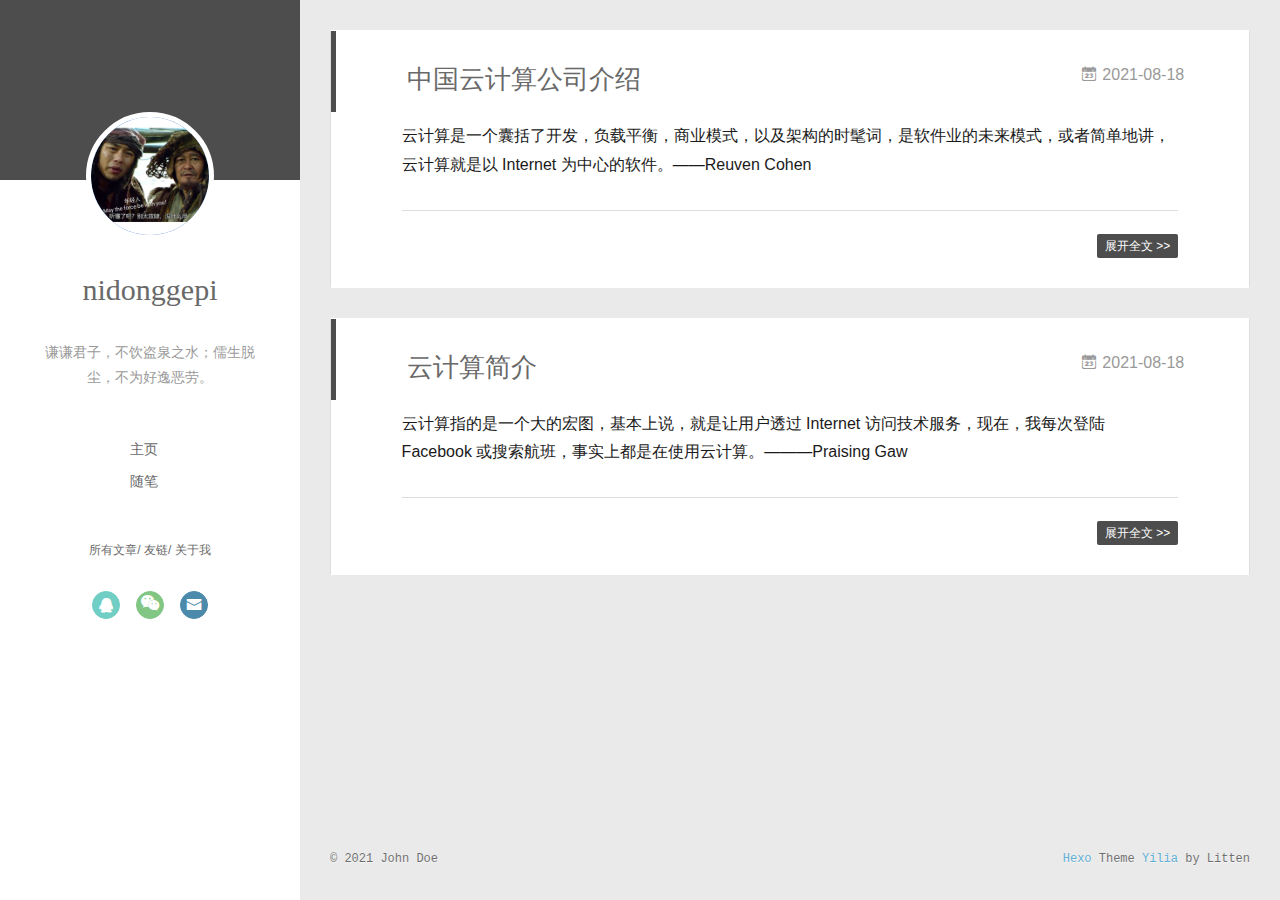
==== commit 913d4f50: "Site updated: 2021-08-18 18:12:51" ====
--- a/index.html
+++ b/index.html
@@ -19,7 +19,7 @@
     <link rel="alternative" href="/atom.xml" title="Hexo" type="application/atom+xml">
   
   
-    <link rel="icon" href="/favicon.png">
+    <link rel="icon" href="/assets/古楼.png">
   
   <link rel="stylesheet" type="text/css" href="/./main.0cf68a.css">
   <style type="text/css">
@@ -43,11 +43,13 @@
 <div class="intrude-less">
 	<header id="header" class="inner">
 		<a href="/" class="profilepic">
-			<img src="" class="js-avatar">
+			<img src="/assets/1629279218496.jpg" class="js-avatar">
 		</a>
 		<hgroup>
-		  <h1 class="header-author"><a href="/"></a></h1>
+		  <h1 class="header-author"><a href="/">nidonggepi</a></h1>
 		</hgroup>
+		
+		<p class="header-subtitle">谦谦君子，不饮盗泉之水；儒生脱尘，不为好逸恶劳。</p>
 		
 
 		<nav class="header-menu">
@@ -77,13 +79,11 @@
 		<nav class="header-nav">
 			<div class="social">
 				
-					<a class="github" target="_blank" href="#" title="github"><i class="icon-github"></i></a>
+					<a class="qq" target="_blank" href="/assets/1629279424625.png" title="qq"><i class="icon-qq"></i></a>
 		        
-					<a class="weibo" target="_blank" href="#" title="weibo"><i class="icon-weibo"></i></a>
+					<a class="weixin" target="_blank" href="/assets/1629279218506.png" title="weixin"><i class="icon-weixin"></i></a>
 		        
-					<a class="rss" target="_blank" href="#" title="rss"><i class="icon-rss"></i></a>
-		        
-					<a class="zhihu" target="_blank" href="#" title="zhihu"><i class="icon-zhihu"></i></a>
+					<a class="mail" target="_blank" href="mailto:1055482238@qq.com" title="mail"><i class="icon-mail"></i></a>
 		        
 			</div>
 		</nav>
@@ -101,11 +101,13 @@
 	<div class="intrude-less">
 		<header id="header" class="inner">
 			<div class="profilepic">
-				<img src="" class="js-avatar">
+				<img src="/assets/1629279218496.jpg" class="js-avatar">
 			</div>
 			<hgroup>
-			  <h1 class="header-author js-header-author"></h1>
+			  <h1 class="header-author js-header-author">nidonggepi</h1>
 			</hgroup>
+			
+			<p class="header-subtitle"><i class="icon icon-quo-left"></i>谦谦君子，不饮盗泉之水；儒生脱尘，不为好逸恶劳。<i class="icon icon-quo-right"></i></p>
 			
 			
 			
@@ -118,13 +120,11 @@
 			<nav class="header-nav">
 				<div class="social">
 					
-						<a class="github" target="_blank" href="#" title="github"><i class="icon-github"></i></a>
+						<a class="qq" target="_blank" href="/assets/1629279424625.png" title="qq"><i class="icon-qq"></i></a>
 			        
-						<a class="weibo" target="_blank" href="#" title="weibo"><i class="icon-weibo"></i></a>
+						<a class="weixin" target="_blank" href="/assets/1629279218506.png" title="weixin"><i class="icon-weixin"></i></a>
 			        
-						<a class="rss" target="_blank" href="#" title="rss"><i class="icon-rss"></i></a>
-			        
-						<a class="zhihu" target="_blank" href="#" title="zhihu"><i class="icon-zhihu"></i></a>
+						<a class="mail" target="_blank" href="mailto:1055482238@qq.com" title="mail"><i class="icon-mail"></i></a>
 			        
 				</div>
 			</nav>
@@ -172,23 +172,8 @@
     
     <div class="article-entry" itemprop="articleBody">
       
-        <h2 id="一、华为云"><a href="#一、华为云" class="headerlink" title="一、华为云"></a>一、华为云</h2><h4 id="简介："><a href="#简介：" class="headerlink" title="简介："></a>简介：</h4><p>华为云成立于2005年，隶属于华为公司[1]  ，专注于云计算中公有云领域的技术研究与生态拓展，致力于为用户提供一站式云计算基础设施服务。<br>华为云立足于互联网领域，提供包括云主机、云托管、云存储等基础云服务、超算、内容分发与加速、视频托管与发布、企业IT、云电脑、云会议、游戏托管、应用托管等服务和解决方案。<br>华为云通过基于浏览器的云管理平台，以互联网线上自助服务的方式，为用户提供云计算IT基础设施服务。云计算的最大优势在于IT基础设施资源能够随用户业务的实际变化而弹性伸缩，用户需要多少资源就用多少资源，通过这种弹性计算的能力和按需计费的方式有效帮助用户降低运维成本。<br>2021年，IDC发布《中国公有云服务市场（2020第四季度）跟踪》报告，显示2020年第四季度中国IaaS市场规模为34.9亿美元，华为与腾讯并列第二。</p>
-<p><img src="https://dss0.bdstatic.com/-0U0bnSm1A5BphGlnYG/tam-ogel/a4f7cbde43e72bc1d1fd692c929a230f_222_222.jpg" alt="HUAWEI"></p>
-<h4 id="参考文献"><a href="#参考文献" class="headerlink" title="参考文献"></a>参考文献</h4><p><a target="_blank" rel="noopener" href="https://baike.baidu.com/item/%E5%8D%8E%E4%B8%BA%E4%BA%91/4572949?fr=aladdin">https://baike.baidu.com/item/华为云/4572949?fr=aladdin</a></p>
-<h6 id="华为云官网："><a href="#华为云官网：" class="headerlink" title="华为云官网："></a>华为云官网：</h6><p><a target="_blank" rel="noopener" href="https://www.huaweicloud.com/">https://www.huaweicloud.com/</a></p>
-<hr>
-<hr>
-<h2 id="二、百度云"><a href="#二、百度云" class="headerlink" title="二、百度云"></a>二、百度云</h2><h4 id="简介：-1"><a href="#简介：-1" class="headerlink" title="简介："></a>简介：</h4><p>百度智能云于2015年正式对外开放运营，是基于百度多年技术沉淀打造的智能云计算品牌，致力于为客户提供全球领先的人工智能、大数据和云计算服务。凭借先进的技术和丰富的解决方案，全面赋能各行业，加速产业智能化。<br>百度智能云为金融、城市、医疗、客服与营销、能源、制造、电信、文娱、交通等众多领域领军企业提供服务，包括中国联通、国家电网、南方电网、浦发银行、成都高新减灾研究所、央视网、携程、四川航空等诸多客户。<br>2019年4月，百度云品牌全面升级为“百度智能云”。<br>2021年2月26日，中国华能集团与百度公司在华能总部签署《合作备忘录》，共同推动数字经济和能源电力产业深度融合。</p>
-<p><img src="https://img1.baidu.com/it/u=3969636778,2666266555&fm=26&fmt=auto&gp=0.jpg" alt="百度智能云"></p>
-<h4 id="参考文献-1"><a href="#参考文献-1" class="headerlink" title="参考文献"></a>参考文献</h4><p><a target="_blank" rel="noopener" href="https://baike.baidu.com/item/%E7%99%BE%E5%BA%A6%E6%99%BA%E8%83%BD%E4%BA%91/23409424?fr=aladdin">https://baike.baidu.com/item/百度智能云/23409424?fr=aladdin</a></p>
-<h6 id="百度智能云官网："><a href="#百度智能云官网：" class="headerlink" title="百度智能云官网："></a>百度智能云官网：</h6><p><a target="_blank" rel="noopener" href="https://cloud.baidu.com/">https://cloud.baidu.com/</a></p>
-<hr>
-<hr>
-<h2 id="阿里云"><a href="#阿里云" class="headerlink" title="阿里云"></a>阿里云</h2><h4 id="简介：-2"><a href="#简介：-2" class="headerlink" title="简介："></a>简介：</h4><p>阿里云创立于2009年，是全球领先的云计算及人工智能科技公司，致力于以在线公共服务的方式，提供安全、可靠的计算和数据处理能力，让计算和人工智能成为普惠科技。阿里云服务着制造、金融、政务、交通、医疗、电信、能源等众多领域的领军企业，包括中国联通、12306、中石化、中石油、飞利浦、华大基因等大型企业客户，以及微博、知乎、锤子科技等明星互联网公司。在天猫双11全球狂欢节、12306春运购票等极富挑战的应用场景中，阿里云保持着良好的运行纪录。<br>阿里云在全球各地部署高效节能的绿色数据中心，利用清洁计算为万物互联的新世界提供源源不断的能源动力，目前开服的区域包括中国（华北、华东、华南、香港）、新加坡、美国（美东、美西）、欧洲、中东、澳大利亚、日本。<br>2014年，阿里云曾帮助用户抵御全球互联网史上最大的DDoS攻击，峰值流量达到每秒453.8Gb。在Sort Benchmark 2016 排序竞赛 CloudSort项目中，阿里云以1.44$/TB的排序花费打破了AWS保持的4.51$/TB纪录。在Sort Benchmark 2015，阿里云利用自研的分布式计算平台ODPS，377秒完成100TB数据排序，刷新了Apache Spark 1406秒的世界纪录。<br>2019年3月3日凌晨，阿里云深夜出现故障，阿里云官方回复，华北2地域可用区C部分ECS服务器等实例出现IO HANG持续了三个小时左右，经紧急排查处理后逐步恢复。2019年6月11日，阿里云入选“2019福布斯中国最具创新力企业榜”。</p>
-<p><img src="https://img0.baidu.com/it/u=4185096277,67386803&fm=26&fmt=auto&gp=0.jpg" alt="阿里云"></p>
-<h4 id="参考文献-2"><a href="#参考文献-2" class="headerlink" title="参考文献"></a>参考文献</h4><p><a target="_blank" rel="noopener" href="https://baike.baidu.com/item/%E9%98%BF%E9%87%8C%E4%BA%91/297128?fr=aladdin">https://baike.baidu.com/item/%E9%98%BF%E9%87%8C%E4%BA%91/297128?fr=aladdin</a></p>
-<h6 id="阿里云官网："><a href="#阿里云官网：" class="headerlink" title="阿里云官网："></a>阿里云官网：</h6><p><a target="_blank" rel="noopener" href="https://www.aliyun.com/?spm=5176.19720258.J_8058803260.1.c9a82c4abPD6to">https://www.aliyun.com/?spm=5176.19720258.J_8058803260.1.c9a82c4abPD6to</a></p>
-
+        <p>云计算是一个囊括了开发，负载平衡，商业模式，以及架构的时髦词，是软件业的未来模式，或者简单地讲，云计算就是以 Internet 为中心的软件。——Reuven Cohen</p>
+        
       
 
       
@@ -250,15 +235,8 @@
     
     <div class="article-entry" itemprop="articleBody">
       
-        <h2 id="一、云计算"><a href="#一、云计算" class="headerlink" title="一、云计算"></a>一、云计算</h2><p>(1).云计算的定义<br>  云计算（cloud computing）是分布式计算的一种，指的是通过网络“云”将巨大的数据计算处理程序分解成无数个小程序，然后，通过多部服务器组成的系统进行处理和分析这些小程序得到结果并返回给用户。云计算早期，简单地说，就是简单的分布式计算，解决任务分发，并进行计算结果的合并。因而，云计算又称为网格计算。通过这项技术，可以在很短的时间内（几秒钟）完成对数以万计的数据的处理，从而达到强大的网络服务。<br>现阶段所说的云服务已经不单单是一种分布式计算，而是分布式计算、效用计算、负载均衡、并行计算、网络存储、热备份冗杂和虚拟化等计算机技术混合演进并跃升的结果。<br>“云”实质上就是一个网络，狭义上讲，云计算就是一种提供资源的网络，使用者可以随时获取“云”上的资源，按需求量使用，并且可以看成是无限扩展的，只要按使用量付费就可以，“云”就像自来水厂一样，我们可以随时接水，并且不限量，按照自己家的用水量，付费给自来水厂就可以。<br>(2).概述：<br>  从广义上说，云计算是与信息技术、软件、互联网相关的一种服务，这种计算资源共享池叫做“云”，云计算把许多计算资源集合起来，通过软件实现自动化管理，只需要很少的人参与，就能让资源被快速提供。也就是说，计算能力作为一种商品，可以在互联网上流通，就像水、电、煤气一样，可以方便地取用，且价格较为低廉。<br>总之，云计算不是一种全新的网络技术，而是一种全新的网络应用概念，云计算的核心概念就是以互联网为中心，在网站上提供快速且安全的云计算服务与数据存储，让每一个使用互联网的人都可以使用网络上的庞大计算资源与数据中心。<br>云计算是继互联网、计算机后在信息时代又一种新的革新，云计算是信息时代的一个大飞跃，未来的时代可能是云计算的时代，虽然目前有关云计算的定义有很多，但总体上来说，云计算虽然有许多得含义，但概括来说，云计算的基本含义是一致的，即云计算具有很强的扩展性和需要性，可以为用户提供一种全新的体验，云计算的核心是可以将很多的计算机资源协调在一起，因此，使用户通过网络就可以获取到无限的资源，同时获取的资源不受时间和空间的限制。<br>(3).发展历程：<br>  云计算这个概念从提出到今天，已经差不多10年了。在这10年间，云计算取得了飞速的发展与翻天覆地的变化。现如今，云计算被视为计算机网络领域的一次革命，因为它的出现，社会的工作方式和商业模式也在发生巨大的改变。<br>追溯云计算的根源，它的产生和发展与之前所提及的并行计算、分布式计算等计算机技术密切相关，都促进着云计算的成长。但追溯云计算的历史，可以追溯到1956年，ChristopherStrachey发表了一篇有关虚拟化的论文，正式提出了虚拟化的概念。虚拟化是今天云计算基础架构的核心，是云计算发展的基础。而后随着网络技术的发展，逐渐孕育了云计算的萌芽。<br>在上世纪的90年代，计算机网络出现了大爆炸，出现了以思科为代表以一系列公司，随即网络出现泡沫时代。 <br>在2004年，Web2.0会议举行，Web2.0成为当时的热点，这也标志着互联网泡沫破灭，计算机网络发展进入了一个新的阶段。在这一阶段，让更多的用户方便快捷地使用网络服务成为会联网发展亟待解决的问题，与此同时，一些大型公司也开始致力于开发大型计算能力的技术，为用户提供了更加强大的计算处理服务。<br>  在2006年8月9日，Google首席执行官埃里克·施密特（Eric Schmidt）在搜索引擎大会（SESSanJose2006）首次提出“云计算”（Cloud Computing）的概念。这是云计算发展史上第一次正式地提出这一概念，有着巨大的历史意义。<br>  2007年以来，“云计算”成为了计算机领域最令人关注的话题之一，同样也是大型企业、互联网建设着力研究的重要方向。因为云计算的提出，互联网技术和IT服务出现了新的模式，引发了一场变革。 <br>在2008年，微软发布其公共云计算平台（Windows Azure Platform），由此拉开了微软的云计算大幕。同样，云计算在国内也掀起一场风波，许多大型网络公司纷纷加入云计算的阵列。<br>  2009年1月，阿里软件在江苏南京建立首个“电子商务云计算中心”。同年11月，中国移动云计算平台“大云”计划启动。到现阶段，云计算已经发展到较为成熟的阶段。 <br>  2019年8月17日，北京互联网法院发布《互联网技术司法应用白皮书》。发布会上，北京互联网法院互联网技术司法应用中心揭牌成立。<br>特点：<br>  云计算的可贵之处在于高灵活性、可扩展性和高性比等，与传统的网络应用模式相比，其具有如下优势与特点：<br>1、虚拟化技术。<br>  必须强调的是，虚拟化突破了时间、空间的界限，是云计算最为显著的特点，虚拟化技术包括应用虚拟和资源虚拟两种。众所周知，物理平台与应用部署的环境在空间上是没有任何联系的，正是通过虚拟平台对相应终端操作完成数据备份、迁移和扩展等。<br>2、动态可扩展。<br>  云计算具有高效的运算能力，在原有服务器基础上增加云计算功能能够使计算速度迅速提高，最终实现动态扩展虚拟化的层次达到对应用进行扩展的目的。<br>3、按需部署。<br>  计算机包含了许多应用、程序软件等，不同的应用对应的数据资源库不同，所以用户运行不同的应用需要较强的计算能力对资源进行部署，而云计算平台能够根据用户的需求快速配备计算能力及资源。<br>4、灵活性高。<br>  目前市场上大多数IT资源、软、硬件都支持虚拟化，比如存储网络、操作系统和开发软、硬件等。虚拟化要素统一放在云系统资源虚拟池当中进行管理，可见云计算的兼容性非常强，不仅可以兼容低配置机器、不同厂商的硬件产品，还能够外设获得更高性能计算。<br>5、可靠性高。<br>  倘若服务器故障也不影响计算与应用的正常运行。因为单点服务器出现故障可以通过虚拟化技术将分布在不同物理服务器上面的应用进行恢复或利用动态扩展功能部署新的服务器进行计算。<br>6、性价比高。<br>  将资源放在虚拟资源池中统一管理在一定程度上优化了物理资源，用户不再需要昂贵、存储空间大的主机，可以选择相对廉价的PC组成云，一方面减少费用，另一方面计算性能不逊于大型主机。<br>7、可扩展性。<br>  用户可以利用应用软件的快速部署条件来更为简单快捷的将自身所需的已有业务以及新业务进行扩展。如，计算机云计算系统中出现设备的故障，对于用户来说，无论是在计算机层面上，亦或是在具体运用上均不会受到阻碍，可以利用计算机云计算具有的动态扩展功能来对其他服务器开展有效扩展。这样一来就能够确保任务得以有序完成。在对虚拟化资源进行动态扩展的情况下，同时能够高效扩展应用，提高计算机云计算的操作水平。</p>
-<hr>
-<h2 id="二、服务类型"><a href="#二、服务类型" class="headerlink" title="二、服务类型"></a>二、服务类型</h2><p>  通常，它的服务类型分为三类，即基础设施即服务(IaaS)、平台即服务(PaaS)和软件即服务(SaaS)。这3种云计算服务有时称为云计算堆栈，因为它们构建堆栈，它们位于彼此之上，以下是这三种服务的概述：<br>1、基础设施即服务（IaaS)<br>  基础设施即服务是主要的服务类别之一，它向云计算提供商的个人或组织提供虚拟化计算资源，如虚拟机、存储、网络和操作系统。<br>2、平台即服务(PaaS)<br>  平台即服务是一种服务类别，为开发人员提供通过全球互联网构建应用程序和服务的平台。Paas为开发、测试和管理软件应用程序提供按需开发环境。<br>3、软件即服务(SaaS)<br>  软件即服务也是其服务的一类，通过互联网提供按需软件付费应用程序，云计算提供商托管和管理软件应用程序，并允许其用户连接到应用程序并通过全球互联网访问应用程序。<br>云计算实现关键技术<br>云计算实现关键技术如下：<br>二（1）、体系结构<br>  实现计算机云计算需要创造一定的环境与条件，尤其是体系结构必须具备以下关键特征。第一，要求系统必须智能化，具有自治能力，减少人工作业的前提下实现自动化处理平台智地响应要求，因此云系统应内嵌有自动化技术；第二，面对变化信号或需求信号云系统要有敏捷的反应能力，所以对云计算的架构有一定的敏捷要求。与此同时，随着服务级别和增长速度的快速变化，云计算同样面临巨大挑战，而内嵌集群化技术与虚拟化技术能够应付此类变化。<br>云计算平台的体系结构由用户界面、服务目录、管理系统、部署工具、监控和服务器集群组成：<br>（1）用户界面。主要用于云用户传递信息，是双方互动的界面。<br>（2）服务目录。顾名思义是提供用户选择的列表。<br>（3）管理系统。指的是主要对应用价值较高的资源进行管理。<br>（4）部署工具。能够根据用户请求对资源进行有效地部署与匹配。<br>（5）监控。主要对云系统上的资源进行管理与控制并制定措施。 <br>（6）服务器集群。服务器集群包括虚拟服务器与物理服务器，隶属管理系统。<br>二（2）、资源监控<br>  云系统上的资源数据十分庞大，同时资源信息更新速度快，想要精准、可靠的动态信息需要有效途径确保信息的快捷性。而云系统能够为动态信息进行有效部署，同时兼备资源监控功能，有利于对资源的负载、使用情况进行管理。其次，资源监控作为资源管理的“血液”，对整体系统性能起关键作用，一旦系统资源监管不到位，信息缺乏可靠性那么其他子系统引用了错误的信息，必然对系统资源的分配造成不利影响。因此贯彻落实资源监控工作刻不容缓。资源监控过程中，只要在各个云服务器上部署Agent代理程序便可进行配置与监管活动，比如通过一个监视服务器连接各个云资源服务器，然后以周期为单位将资源的使用情况发送至数据库，由监视服务器综合数据库有效信息对所有资源进行分析，评估资源的可用性，最大限度提高资源信息的有效性。<br>二（3）、自动化部署<br>  科学进步的发展倾向于半自动化操作，实现了出厂即用或简易安装使用。基本上计算资源的可用状态也发生转变，逐渐向自动化部署。对云资源进行自动化部署指的是基于脚本调节的基础上实现不同厂商对于设备工具的自动配置，用以减少人机交互比例、提高应变效率，避免超负荷人工操作等现象的发生，最终推进智能部署进程。自动化部署主要指的是通过自动安装与部署来实现计算资源由原始状态变成可用状态。其于与计算中表现为能够划分、部署与安装虚拟资源池中的资源为能够给用户提供各类应用于服务的过程，包括了存储、网络、软件以及硬件等。系统资源的部署步骤较多，自动化部署主要是利用脚本调用来自动配置、部署与配置各个厂商设备管理工具，保证在实际调用环节能够采取静默的方式来实现，避免了繁杂的人际交互，让部署过程不再依赖人工操作。除此之外，数据模型与工作流引擎是自动化部署管理工具的重要部分，不容小觑。一般情况下，对于数据模型的管理就是将具体的软硬件定义在数据模型当中即可；而工作流引擎指的是触发、调用工作流，以提高智能化部署为目的，善于将不同的脚本流程在较为集中与重复使用率高的工作流数据库当中应用，有利于减轻服务器工作量。<br>二（4）、云计算实现形式<br>  云计算是建立在先进互联网技术基础之上的，其实现形式众多，主要通过以下形式完成：<br>（1）软件即服务。通常用户发出服务需求，云系统通过浏览器向用户提供资源和程序等。值得一提的是，利用浏览器应用传递服务信息不花费任何费用，供应商亦是如此，只要做好应用程序的维护工作即可。<br>（2）网络服务。开发者能够在API的基础上不断改进、开发出新的应用产品，大大提高单机程序中的操作性能。<br>（3）平台服务。一般服务于开发环境，协助中间商对程序进行升级与研发，同时完善用户下载功能，用户可通过互联网下载，具有快捷、高效的特点。<br>（4）互联网整合。利用互联网发出指令时，也许同类服务众多，云系统会根据终端用户需求匹配相适应的服务。<br>（5）商业服务平台。构建商业服务平台的目的是为了给用户和提供商提供一个沟通平台，从而需要管理服务和软件即服务搭配应用。<br>（6）管理服务提供商。此种应用模式并不陌生，常服务于IT行业，常见服务内容有：扫描邮件病毒、监控应用程序环境等。<br>二（5）、云计算安全威胁<br>1、云计算安全中隐私被窃取<br>  现今，随着时代的发展，人们运用网络进行交易或购物，网上交易在云计算的虚拟环境下进行，交易双方会在网络平台上进行信息之间的沟通与交流。而网络交易存在着很大的安全隐患，不法分子可以通过云计算对网络用户的信息进行窃取，同时还可以在用户与商家进行网络交易时，来窃取用户和商家的信息，当有企图的分子在云计算的平台中窃取信息后，就会采用一些技术手段对信息进行破解，同时对信息进行分析，以此发现用户更多的隐私信息，甚至有企图的不法分子还会通过云计算来盗取用户和商家的信息。<br>2、云计算中资源被冒用<br>  云计算的环境有着虚拟的特性，而用户通过云计算在网络交易时，需要在保障双方网络信息都安全时才会进行网络的操作，但是云计算中储存的信息很多，同时在云计算中的环境也比较的复杂，云计算中的数据会出现滥用的现象，这样会影响用户的信息安全，同时造成一些不法分子利用被盗用的信息进行欺骗用户亲人的行为，同时还会有一些不法分子会利用这些在云计算中盗用的信息进行违法的交易，以此造成云计算中用户的经济遭到损失，这些都是云计算信息被冒用引起的，同时这些都严重威胁了云计算的安全。<br>3、云计算中容易出现黑客的攻击<br>  黑客攻击指的是利用一些非法的手段进入云计算的安全系统，给云计算的安全网络带来一定的破坏的行为，黑客入侵到云计算后，使云计算的操作带来未知性，同时造成的损失也很大，且造成的损失无法预测，所以黑客入侵给云计算带来的危害大于病毒给云计算带来的危害。此外，黑客入侵的速度远大于安全评估和安全系统的更新速度，使得当今黑客入侵到电脑后，给云计算带来巨大的损失，同时技术也无法对黑客攻击进行预防，这也是造成当今云计算不安全的问题之一。<br>4、云计算中容易出现病毒<br>  在云计算，大量的用户通过云计算将数据存储到其中，这时大量当云计算出现异常时，就会出现一些病毒，这些病毒的出现会导致以云计算为载体的计算机无法正常工作的现象，同时这些病毒还能进行复制，并通过一些途径进行传播，这样就会导致为云计算为载体的计算机出现死机的现象，同时，因为互联网的传播速度很快，导致云计算或计算机一旦出现病毒，就会很快地进行传播，这样会产生很大的攻击力。</p>
-<hr>
-<h2 id="三、云计算的应用"><a href="#三、云计算的应用" class="headerlink" title="三、云计算的应用"></a>三、云计算的应用</h2><p>  较为简单的云计算技术已经普遍服务于现如今的互联网服务中，最为常见的就是网络搜索引擎和网络邮箱。搜索引擎大家最为熟悉的莫过于谷歌和百度了，在任何时刻，只要用过移动终端就可以在搜索引擎上搜索任何自己想要的资源，通过云端共享了数据资源。而网络邮箱也是如此，在过去，寄写一封邮件是一件比较麻烦的事情，同时也是很慢的过程，而在云计算技术和网络技术的推动下，电子邮箱成为了社会生活中的一部分，只要在网络环境下，就可以实现实时的邮件的寄发。其实，云计算技术已经融入现今的社会生活。<br>1、存储云<br>  存储云，又称云存储，是在云计算技术上发展起来的一个新的存储技术。云存储是一个以数据存储和管理为核心的云计算系统。用户可以将本地的资源上传至云端上，可以在任何地方连入互联网来获取云上的资源。大家所熟知的谷歌、微软等大型网络公司均有云存储的服务，在国内，百度云和微云则是市场占有量最大的存储云。存储云向用户提供了存储容器服务、备份服务、归档服务和记录管理服务等等，大大方便了使用者对资源的管理。<br>2、医疗云<br>  医疗云，是指在云计算、移动技术、多媒体、4G通信、大数据、以及物联网等新技术基础上，结合医疗技术，使用“云计算”来创建医疗健康服务云平台，实现了医疗资源的共享和医疗范围的扩大。因为云计算技术的运用于结合，医疗云提高医疗机构的效率，方便居民就医。像现在医院的预约挂号、电子病历、医保等等都是云计算与医疗领域结合的产物，医疗云还具有数据安全、信息共享、动态扩展、布局全国的优势。<br>3、金融云<br>  金融云，是指利用云计算的模型，将信息、金融和服务等功能分散到庞大分支机构构成的互联网“云”中，旨在为银行、保险和基金等金融机构提供互联网处理和运行服务，同时共享互联网资源，从而解决现有问题并且达到高效、低成本的目标。在2013年11月27日，阿里云整合阿里巴巴旗下资源并推出来阿里金融云服务。其实，这就是现在基本普及了的快捷支付，因为金融与云计算的结合，现在只需要在手机上简单操作，就可以完成银行存款、购买保险和基金买卖。现在，不仅仅阿里巴巴推出了金融云服务，像苏宁金融、腾讯等等企业均推出了自己的金融云服务。<br>4、教育云<br>  教育云，实质上是指教育信息化的一中发展。具体的，教育云可以将所需要的任何教育硬件资源虚拟化，然后将其传入互联网中，以向教育机构和学生老师提供一个方便快捷的平台。现在流行的慕课就是教育云的一种应用。慕课MOOC，指的是大规模开放的在线课程。现阶段慕课的三大优秀平台为Coursera、edX以及Udacity，在国内，中国大学MOOC也是非常好的平台。在2013年10月10日，清华大学推出来MOOC平台——学堂在线，许多大学现已使用学堂在线开设了一些课程的MOOC。</p>
-<hr>
-<h2 id="四、云计算发展问题"><a href="#四、云计算发展问题" class="headerlink" title="四、云计算发展问题"></a>四、云计算发展问题</h2><p>1、访问的权限问题<br>  用户可以在云计算服务提供商处上传自己的数据资料，相比于传统的利用自己计算机或硬盘的存储方式，此时需要建立账号和密码完成虚拟信息的存储和获取。这种方式虽然为用户的信息资源获取和存储提供了方便，但用户失去了对数据资源的控制，而服务商则可能存在对资源的越权访问现象，从而造成信息资料的安全难以保障。<br>2、技术保密性问题<br>  信息保密性是云计算技术的首要问题，也是当前云计算技术的主要问题。比如，用户的资源被一些企业进行资源共享。网络环境的特殊性使得人们可以自由的浏览相关薪资资源，信息资源泄漏是难以避免的，如果技术保密性不足就可能严重影响到信息资源的所有者。<br>3、数据完整性问题<br>  在云计算技术的使用中，用户的数据被分散的存储与云计算数据中心的不同位置，而不是某个单一的系统中，数据资源的整体性受到影响，使其作用难以有效发挥。另一种情况就是，服务商没有妥善、有效的管理用户的数据信息，从而造成数据存储的完整性受到影响，信息的应用作用难以被发挥。<br>4、法律法规不完善<br>  云计算技术相关的法律法规不完善也是主要的问题，想要对实现对云计算技术作用的有效发挥，就必须对其相关的法律法规进行完善。目前来看，法律法规尚不完善，云计算技术的作用的发挥仍然受到制约。就当前云计算技术在计算机网络中的应用来看，其缺乏完善的安全性标准，缺乏完善的服务等级协议管理标准，没有明确的责任人承担安全问题的法律责任。另外，缺乏完善的云计算安全管理的损失计算机制和责任评估机制，法律规范的缺乏也制约了各种活动的开展，计算机网络的云计算安全性难以得到保障。<br>云计算完善措施<br>1、合理设置访问权限，保障用户信息安全<br>  当前，云计算机服务由供应商提供，为保障信息安全，供应商应针对用户端的需求情况，设置相应的访问权限，进而保障信息资源的安全分享。在开放式的互联网环境之下，供应商一方面要做好访问权限的设置工作，强化资源的合理分享及应用；另一方面，要做好加密工作，从供应商到用户都应强化信息安全防护，注意网络安全构建，有效保障用户安全。因此，云计算机技术的发展，应强化安全技术体系的构建，在访问权限的合理设置中，提高信息防护水平。<br>2、强化数据信息完整性，推进存储技术发展<br>  存储技术是计算机云计算技术的核心，如何强化数据信息的完整性，是云计算技术发展的重要方面。首先，云计算资源以离散的方式分布于云系统之中，要强化对云系统中数据资源的安全保护，并确保数据的完整性，这有助于提高信息资源的应用价值；其次，加快存储技术发展，特别是大数据时代，云计算技术的发展，应注重存储技术的创新构建；再次，要优化计算机网络云技术的发展环境，通过技术创新、理念创新，进一步适应新的发展环境，提高技术的应用价值，这是新时期计算机网络云计算机技术的发展重点。 [8] <br>3、建立健全法律法规，提高用户安全意识<br> 随着网络信息技术的不断发展，云计算应用的领域日益广泛。建立完善的法律法规，是为了更好地规范市场发展，强化对供应商、用户等行为的规范及管理，为计算机网络云计算技术的发展提供良好条件。此外，用户端要提高安全防护意识，能够在信息资源的获取中，遵守法律法规，规范操作，避免信息安全问题造成严重的经济损失。因此，新时期计算机网络云计算技术的发展，要从实际出发，通过法律法规的不断完善，为云计算机技术发展提供良好环境。</p>
-<h2 id="参考文献云计算百度百科"><a href="#参考文献云计算百度百科" class="headerlink" title="参考文献云计算百度百科"></a>参考文献云计算百度百科</h2><p> <a target="_blank" rel="noopener" href="https://baike.baidu.com/item/%E4%BA%91%E8%AE%A1%E7%AE%97/9969353?fr=aladdin">https://baike.baidu.com/item/%E4%BA%91%E8%AE%A1%E7%AE%97/9969353?fr=aladdin</a></p>
-
+        <p>云计算指的是一个大的宏图，基本上说，就是让用户透过 Internet 访问技术服务，现在，我每次登陆 Facebook 或搜索航班，事实上都是在使用云计算。———Praising Gaw </p>
+        
       
 
       
@@ -442,27 +420,11 @@
         <ul class="search-ul">
           
             <li class="search-li">
-              <a href="http://localhost:4000/" target="_blank" class="search-title"><i class="icon-quo-left icon"></i>友情链接1</a>
+              <a href="https://blog.csdn.net/nidonggepia?spm=1019.2139.3001.5343" target="_blank" class="search-title"><i class="icon-quo-left icon"></i>我的CSDN</a>
             </li>
           
             <li class="search-li">
-              <a href="http://localhost:4000/" target="_blank" class="search-title"><i class="icon-quo-left icon"></i>友情链接2</a>
-            </li>
-          
-            <li class="search-li">
-              <a href="http://localhost:4000/" target="_blank" class="search-title"><i class="icon-quo-left icon"></i>友情链接3</a>
-            </li>
-          
-            <li class="search-li">
-              <a href="http://localhost:4000/" target="_blank" class="search-title"><i class="icon-quo-left icon"></i>友情链接4</a>
-            </li>
-          
-            <li class="search-li">
-              <a href="http://localhost:4000/" target="_blank" class="search-title"><i class="icon-quo-left icon"></i>友情链接5</a>
-            </li>
-          
-            <li class="search-li">
-              <a href="http://localhost:4000/" target="_blank" class="search-title"><i class="icon-quo-left icon"></i>友情链接6</a>
+              <a href="https://github.com/nidonggepi" target="_blank" class="search-title"><i class="icon-quo-left icon"></i>我的Github</a>
             </li>
           
         </ul>
@@ -473,7 +435,7 @@
     
     	<section class="tools-section tools-section-me" q-show="aboutme">
   	  	
-  	  		<div class="aboutme-wrap" id="js-aboutme">很惭愧&lt;br&gt;&lt;br&gt;只做了一点微小的工作&lt;br&gt;谢谢大家</div>
+  	  		<div class="aboutme-wrap" id="js-aboutme">我要扼住命运的咽喉，它妄想使我屈服，这绝对办不到。生活是这样美好，活他一千辈子吧！</div>
   	  	
     	</section>
     
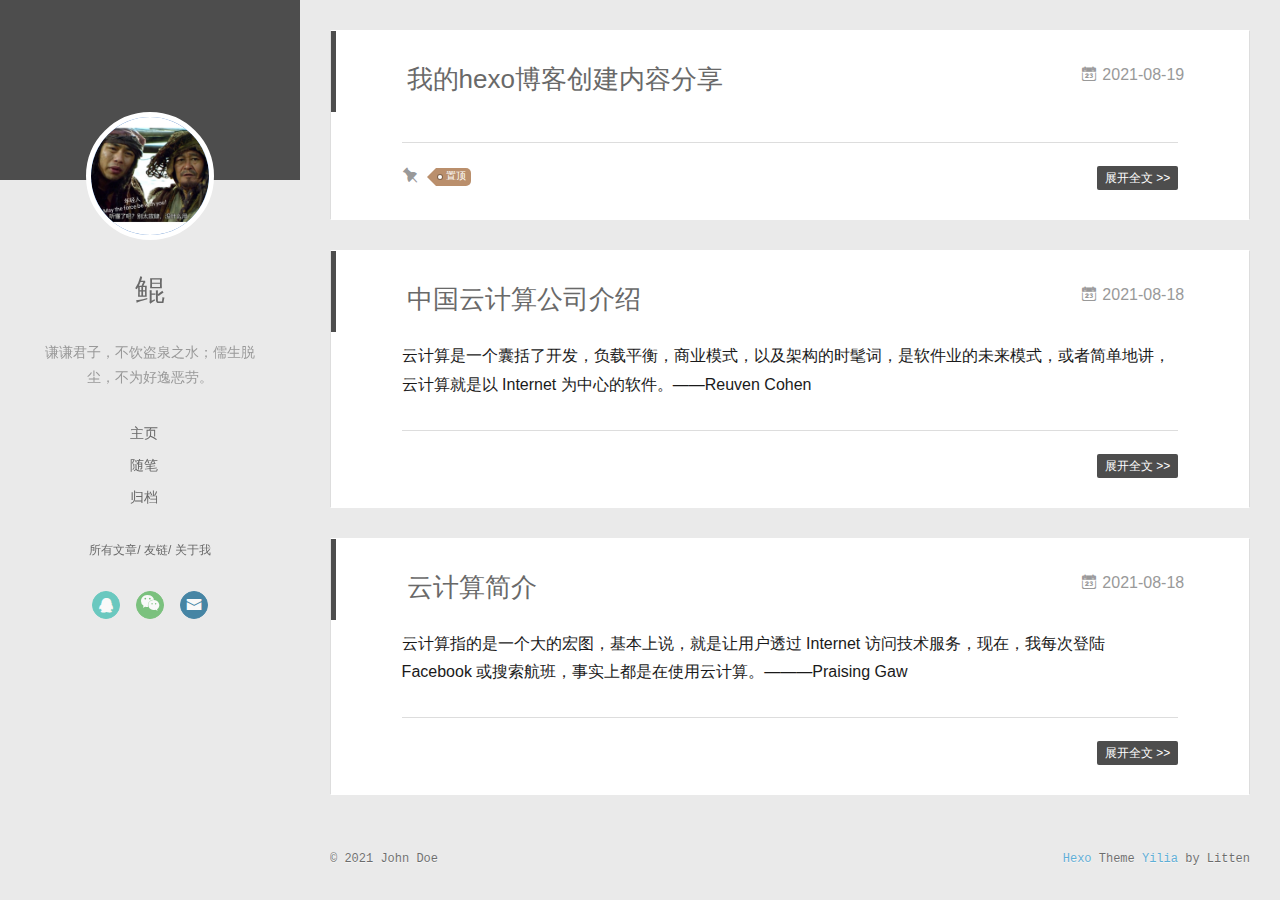
==== commit 7457e644: "Site updated: 2021-08-19 16:02:44" ====
--- a/index.html
+++ b/index.html
@@ -46,7 +46,7 @@
 			<img src="/assets/1629279218496.jpg" class="js-avatar">
 		</a>
 		<hgroup>
-		  <h1 class="header-author"><a href="/">nidonggepi</a></h1>
+		  <h1 class="header-author"><a href="/">鲲</a></h1>
 		</hgroup>
 		
 		<p class="header-subtitle">谦谦君子，不饮盗泉之水；儒生脱尘，不为好逸恶劳。</p>
@@ -58,6 +58,8 @@
 				<li><a href="/">主页</a></li>
 	        
 				<li><a href="/tags/%E9%9A%8F%E7%AC%94/">随笔</a></li>
+	        
+				<li><a href="/archives/index.html">归档</a></li>
 	        
 			</ul>
 		</nav>
@@ -86,9 +88,17 @@
 					<a class="mail" target="_blank" href="mailto:1055482238@qq.com" title="mail"><i class="icon-mail"></i></a>
 		        
 			</div>
+<!-- 网易云音乐插件 -->
+
+	<div style="position:absolute; bottom:120px left:auto; width:85%">
+		<iframe frameborder="no" border="0" marginwidth="0" marginheight="0" width=240 height=52 src="//music.163.com/outchain/player?type=2&id=1855555967&auto=0&height=32"></iframe>
+	</div>
+
+
 		</nav>
 	</header>		
 </div>
+
 
     </div>
     <div class="mid-col" q-class="show:isShow,hide:isShow|isFalse">
@@ -104,12 +114,14 @@
 				<img src="/assets/1629279218496.jpg" class="js-avatar">
 			</div>
 			<hgroup>
-			  <h1 class="header-author js-header-author">nidonggepi</h1>
+			  <h1 class="header-author js-header-author">鲲</h1>
 			</hgroup>
 			
 			<p class="header-subtitle"><i class="icon icon-quo-left"></i>谦谦君子，不饮盗泉之水；儒生脱尘，不为好逸恶劳。<i class="icon icon-quo-right"></i></p>
 			
 			
+			
+				
 			
 				
 			
@@ -130,12 +142,14 @@
 			</nav>
 
 			<nav class="header-menu js-header-menu">
-				<ul style="width: 50%">
+				<ul style="width: 70%">
 				
 				
-					<li style="width: 50%"><a href="/">主页</a></li>
+					<li style="width: 33.333333333333336%"><a href="/">主页</a></li>
 		        
-					<li style="width: 50%"><a href="/tags/%E9%9A%8F%E7%AC%94/">随笔</a></li>
+					<li style="width: 33.333333333333336%"><a href="/tags/%E9%9A%8F%E7%AC%94/">随笔</a></li>
+		        
+					<li style="width: 33.333333333333336%"><a href="/archives/index.html">归档</a></li>
 		        
 				</ul>
 			</nav>
@@ -151,6 +165,73 @@
           </div>
           <div id="js-content" class="content-ll">
             
+  
+    <article id="post-我的hexo博客创建内容分享" class="article article-type-post  article-index" itemscope itemprop="blogPost">
+  <div class="article-inner">
+    
+      <header class="article-header">
+        
+  
+    <h1 itemprop="name">
+      <a class="article-title" href="/2021/08/19/%E6%88%91%E7%9A%84hexo%E5%8D%9A%E5%AE%A2%E5%88%9B%E5%BB%BA%E5%86%85%E5%AE%B9%E5%88%86%E4%BA%AB/">我的hexo博客创建内容分享</a>
+    </h1>
+  
+
+        
+        <a href="/2021/08/19/%E6%88%91%E7%9A%84hexo%E5%8D%9A%E5%AE%A2%E5%88%9B%E5%BB%BA%E5%86%85%E5%AE%B9%E5%88%86%E4%BA%AB/" class="archive-article-date">
+  	<time datetime="2021-08-19T06:20:57.000Z" itemprop="datePublished"><i class="icon-calendar icon"></i>2021-08-19</time>
+</a>
+        
+      </header>
+    
+    <div class="article-entry" itemprop="articleBody">
+      
+        
+      
+
+      
+    </div>
+    <div class="article-info article-info-index">
+      
+        <div class="article-pop-out tagcloud">
+          <i class="icon-tuding"></i>
+          <a class="article-tag-list-link color3">置顶</a>
+        </div>
+      
+      
+      
+
+      
+        <p class="article-more-link">
+          <a class="article-more-a" href="/2021/08/19/%E6%88%91%E7%9A%84hexo%E5%8D%9A%E5%AE%A2%E5%88%9B%E5%BB%BA%E5%86%85%E5%AE%B9%E5%88%86%E4%BA%AB/">展开全文 >></a>
+        </p>
+      
+
+      
+      <div class="clearfix"></div>
+    </div>
+  </div>
+</article>
+
+<aside class="wrap-side-operation">
+    <div class="mod-side-operation">
+        
+        <div class="jump-container" id="js-jump-container" style="display:none;">
+            <a href="javascript:void(0)" class="mod-side-operation__jump-to-top">
+                <i class="icon-font icon-back"></i>
+            </a>
+            <div id="js-jump-plan-container" class="jump-plan-container" style="top: -11px;">
+                <i class="icon-font icon-plane jump-plane"></i>
+            </div>
+        </div>
+        
+        
+    </div>
+</aside>
+
+
+
+
   
     <article id="post-中国云计算公司介绍" class="article article-type-post  article-index" itemscope itemprop="blogPost">
   <div class="article-inner">
--- a/main.0cf68a.css
+++ b/main.0cf68a.css
@@ -1 +1 @@
-.clearfix:after,.clearfix:before{content:"";display:table}.clearfix:after{clear:both}.left-col.show{box-shadow:0 0 6px 0 rgba(0,0,0,.75)}.mid-col,.mid-col.show .article,.tools-col,.tools-col .tools-section .search-tag.tagcloud .article-tag-list,.tools-col .tools-section .search-ul .search-tag span:hover,.tools-col .tools-section .search-ul .search-time span:hover,.tools-col .tools-section .search-ul .search-title:hover,.tools-col .tools-section .search-wrap .icon{transition:all .2s ease-in;-ms-transition:all .2s ease-in}@-webkit-keyframes leftIn{0%,60%,75%,90%,to{-webkit-animation-timing-function:cubic-bezier(.215,.61,.355,1);animation-timing-function:cubic-bezier(.215,.61,.355,1)}0%{-webkit-transform:translateZ(0);transform:translateZ(0)}60%{-webkit-transform:translate3d(358px,0,0);transform:translate3d(358px,0,0)}75%{-webkit-transform:translate3d(323px,0,0);transform:translate3d(323px,0,0)}90%{-webkit-transform:translate3d(338px,0,0);transform:translate3d(338px,0,0)}to{-webkit-transform:translate3d(333px,0,0);transform:translate3d(333px,0,0)}}@keyframes leftIn{0%,60%,75%,90%,to{-webkit-animation-timing-function:cubic-bezier(.215,.61,.355,1);animation-timing-function:cubic-bezier(.215,.61,.355,1)}0%{-webkit-transform:translateZ(0);transform:translateZ(0)}60%{-webkit-transform:translate3d(358px,0,0);transform:translate3d(358px,0,0)}75%{-webkit-transform:translate3d(323px,0,0);transform:translate3d(323px,0,0)}90%{-webkit-transform:translate3d(338px,0,0);transform:translate3d(338px,0,0)}to{-webkit-transform:translate3d(333px,0,0);transform:translate3d(333px,0,0)}}.mid-col.show{-webkit-animation-duration:.8s;animation-duration:.8s;-webkit-animation-fill-mode:both;animation-fill-mode:both;-webkit-animation-name:leftIn;animation-name:leftIn}@-webkit-keyframes leftOut{0%,60%,75%,90%,to{-webkit-animation-timing-function:cubic-bezier(.215,.61,.355,1);animation-timing-function:cubic-bezier(.215,.61,.355,1)}0%{-webkit-transform:translate3d(333px,0,0);transform:translate3d(333px,0,0)}60%{-webkit-transform:translate3d(-25px,0,0);transform:translate3d(-25px,0,0)}75%{-webkit-transform:translate3d(10px,0,0);transform:translate3d(10px,0,0)}90%{-webkit-transform:translate3d(-5px,0,0);transform:translate3d(-5px,0,0)}to{-webkit-transform:translateZ(0);transform:translateZ(0)}}@keyframes leftOut{0%,60%,75%,90%,to{-webkit-animation-timing-function:cubic-bezier(.215,.61,.355,1);animation-timing-function:cubic-bezier(.215,.61,.355,1)}0%{-webkit-transform:translate3d(333px,0,0);transform:translate3d(333px,0,0)}60%{-webkit-transform:translate3d(-25px,0,0);transform:translate3d(-25px,0,0)}75%{-webkit-transform:translate3d(10px,0,0);transform:translate3d(10px,0,0)}90%{-webkit-transform:translate3d(-5px,0,0);transform:translate3d(-5px,0,0)}to{-webkit-transform:translateZ(0);transform:translateZ(0)}}.mid-col.hide{-webkit-animation-duration:.8s;animation-duration:.8s;-webkit-animation-name:leftOut;animation-name:leftOut}@-webkit-keyframes smallLeftIn{0%,60%,75%,90%,to{-webkit-animation-timing-function:cubic-bezier(.215,.61,.355,1);animation-timing-function:cubic-bezier(.215,.61,.355,1)}0%{-webkit-transform:translateZ(0);transform:translateZ(0)}60%{-webkit-transform:translate3d(325px,0,0);transform:translate3d(325px,0,0)}75%{-webkit-transform:translate3d(290px,0,0);transform:translate3d(290px,0,0)}90%{-webkit-transform:translate3d(305px,0,0);transform:translate3d(305px,0,0)}to{-webkit-transform:translate3d(300px,0,0);transform:translate3d(300px,0,0)}}@keyframes smallLeftIn{0%,60%,75%,90%,to{-webkit-animation-timing-function:cubic-bezier(.215,.61,.355,1);animation-timing-function:cubic-bezier(.215,.61,.355,1)}0%{-webkit-transform:translateZ(0);transform:translateZ(0)}60%{-webkit-transform:translate3d(325px,0,0);transform:translate3d(325px,0,0)}75%{-webkit-transform:translate3d(290px,0,0);transform:translate3d(290px,0,0)}90%{-webkit-transform:translate3d(305px,0,0);transform:translate3d(305px,0,0)}to{-webkit-transform:translate3d(300px,0,0);transform:translate3d(300px,0,0)}}.tools-col.show{-webkit-animation-duration:.8s;animation-duration:.8s;-webkit-animation-fill-mode:both;animation-fill-mode:both;-webkit-animation-name:smallLeftIn;animation-name:smallLeftIn}@-webkit-keyframes smallleftOut{0%,60%,75%,90%,to{-webkit-animation-timing-function:cubic-bezier(.215,.61,.355,1);animation-timing-function:cubic-bezier(.215,.61,.355,1)}0%{-webkit-transform:translate3d(333px,0,0);transform:translate3d(333px,0,0)}60%{-webkit-transform:translate3d(-25px,0,0);transform:translate3d(-25px,0,0)}75%{-webkit-transform:translate3d(10px,0,0);transform:translate3d(10px,0,0)}90%{-webkit-transform:translate3d(-5px,0,0);transform:translate3d(-5px,0,0)}to{-webkit-transform:translateZ(0);transform:translateZ(0)}}@keyframes smallleftOut{0%,60%,75%,90%,to{-webkit-animation-timing-function:cubic-bezier(.215,.61,.355,1);animation-timing-function:cubic-bezier(.215,.61,.355,1)}0%{-webkit-transform:translate3d(333px,0,0);transform:translate3d(333px,0,0)}60%{-webkit-transform:translate3d(-25px,0,0);transform:translate3d(-25px,0,0)}75%{-webkit-transform:translate3d(10px,0,0);transform:translate3d(10px,0,0)}90%{-webkit-transform:translate3d(-5px,0,0);transform:translate3d(-5px,0,0)}to{-webkit-transform:translateZ(0);transform:translateZ(0)}}.tools-col.hide{-webkit-animation-duration:.8s;animation-duration:.8s;-webkit-animation-fill-mode:both;animation-fill-mode:both;-webkit-animation-name:smallleftOut;animation-name:smallleftOut}html{-ms-text-size-adjust:100%;-webkit-text-size-adjust:100%;-webkit-tap-highlight-color:transparent;height:100%}body{margin:0;font-size:14px;font-family:Helvetica Neue,Helvetica,STHeiTi,Arial,sans-serif;line-height:1.5;color:#333;background-color:#fff;min-height:100%}article,aside,details,figcaption,figure,footer,header,hgroup,main,menu,nav,section,summary{display:block}audio,canvas,progress,video{display:inline-block}audio:not([controls]){display:none;height:0}progress{vertical-align:baseline}[hidden],template{display:none}a{background:transparent;text-decoration:none;color:#08c}a:active{outline:0}abbr[title]{border-bottom:1px dotted}b,strong{font-weight:700}dfn{font-style:italic}mark{background:#ff0;color:#000}small{font-size:80%}sub,sup{font-size:75%;line-height:0;position:relative;vertical-align:baseline}sup{top:-.5em}sub{bottom:-.25em}img{border:0;vertical-align:middle;max-width:100%}svg:not(:root){overflow:hidden}pre{overflow:auto;white-space:pre;white-space:pre-wrap;word-wrap:break-word}code,kbd,pre,samp{font-family:monospace,monospace;font-size:1em}button,input,optgroup,select,textarea{color:inherit;font:inherit;margin:0;vertical-align:middle}button,input,select{overflow:visible}button,select{text-transform:none}button,html input[type=button],input[type=reset],input[type=submit]{-webkit-appearance:button;cursor:pointer}[disabled]{cursor:default}button::-moz-focus-inner,input::-moz-focus-inner{border:0;padding:0}input{line-height:normal}input[type=checkbox],input[type=radio]{box-sizing:border-box;padding:0}input[type=number]::-webkit-inner-spin-button,input[type=number]::-webkit-outer-spin-button{height:auto}input[type=search]{-webkit-appearance:textfield;box-sizing:border-box}input[type=search]::-webkit-search-cancel-button,input[type=search]::-webkit-search-decoration{-webkit-appearance:none}fieldset{border:1px solid silver;margin:0 2px;padding:.35em .625em .75em}legend{border:0;padding:0}textarea{overflow:auto;resize:vertical;vertical-align:top}optgroup{font-weight:700}button,input,select,textarea{outline:0}input,textarea{-webkit-user-modify:read-write-plaintext-only}input::-ms-clear,input::-ms-reveal{display:none}input::-moz-placeholder,textarea::-moz-placeholder{color:#999}input:-ms-input-placeholder,textarea:-ms-input-placeholder{color:#999}input::-webkit-input-placeholder,textarea::-webkit-input-placeholder{color:#999}.placeholder{color:#999}table{border-collapse:collapse;border-spacing:0}td,th{padding:0}blockquote,figure,form,h1,h2,h3,h4,h5,h6,p{margin:0}dd,dl,li,ol,ul{margin:0;padding:0}ol,ul{list-style:none outside none}h1,h2,h3{line-height:2;font-weight:400}h1{font-size:18px}h2{font-size:16px}h3{font-size:14px}i{font-style:normal}*{box-sizing:border-box}@font-face{font-family:iconfont;src:url(./fonts/iconfont.b322fa.eot);src:url(./fonts/iconfont.b322fa.eot#iefix) format("embedded-opentype"),url(./fonts/iconfont.8c627f.woff) format("woff"),url(./fonts/iconfont.16acc2.ttf) format("truetype"),url(./fonts/iconfont.45d7ee.svg#iconfont) format("svg")}[class*=" icon-"],[class^=icon-]{font-family:iconfont!important;speak:none;font-size:16px;font-style:normal;font-weight:400;font-variant:normal;text-transform:none;line-height:1;-webkit-font-smoothing:antialiased;-moz-osx-font-smoothing:grayscale}.icon-twitter:before{content:"\E600"}.icon-facebook:before{content:"\E601"}.icon-clock:before{content:"\E602"}.icon-mail:before{content:"\E609"}.icon-link:before{content:"\E6AB"}.icon-search:before{content:"\E65B"}.icon-smile:before{content:"\E64A"}.icon-roundrightfill:before{content:"\E65A"}.icon-list:before{content:"\E682"}.icon-book:before{content:"\E6FE"}.icon-home:before{content:"\E6BB"}.icon-share:before{content:"\E618"}.icon-back:before{content:"\E625"}.icon-qq:before{content:"\E62D"}.icon-weibo:before{content:"\E619"}.icon-segmentfault:before{content:"\E603"}.icon-sort:before{content:"\E700"}.icon-jianshu:before{content:"\E613"}.icon-circle-left:before{content:"\E71F"}.icon-circle-right:before{content:"\E720"}.icon-loading:before{content:"\E614"}.icon-acfun:before{content:"\E604"}.icon-close:before{content:"\E60C"}.icon-tumblr:before{content:"\E6B0"}.icon-calendar:before{content:"\E667"}.icon-rss:before{content:"\E877"}.icon-price-tags:before{content:"\E6F9"}.icon-quo-left:before{content:"\E7F5"}.icon-quo-right:before{content:"\E7F6"}.icon-back1:before{content:"\E64E"}.icon-github:before{content:"\E735"}.icon-film:before{content:"\E7B7"}.icon-weixin:before{content:"\E61F"}.icon-qzone:before{content:"\E680"}.icon-category:before{content:"\E605"}.icon-douban:before{content:"\E64C"}.icon-roundleftfill:before{content:"\E799"}.icon-tuding:before{content:"\E651"}.icon-zhihu:before{content:"\E61B"}.icon-linkedin:before{content:"\E6D4"}.icon-google:before{content:"\E635"}.icon-plane:before{content:"\E62F"}.icon-bilibili:before{content:"\E622"}.icon-psn:before{content:"\E6C7"}body,button,input,select,textarea{color:#1a1a1a;font-family:lucida grande,lucida sans unicode,lucida,helvetica,Hiragino Sans GB,Microsoft YaHei,WenQuanYi Micro Hei,sans-serif;font-size:16px;font-size:1rem;line-height:1.75}body{overflow-y:hidden;background:#eaeaea}#container,body,html{height:100%;overflow-x:hidden;overflow-y:auto}#mobile-nav{display:none}#container{position:relative;min-height:100%}#container .anm-canvas{display:none}#container.show .anm-canvas{display:block;position:fixed}.body-wrap{margin-bottom:80px}.mid-col{position:absolute;right:0;min-height:100%;background:#eaeaea;left:300px;width:auto}.mid-col.show{background:none;opacity:.9}.mid-col.show .article{background:hsla(0,0%,100%,.3)}.left-col{background:#fff;width:300px;position:fixed;opacity:1;transition:all .2s ease-in;height:100%;z-index:999}.left-col .overlay{width:100%;height:180px;position:absolute}.left-col .intrude-less{width:76%;text-align:center;margin:112px auto 0}.left-col #header{width:100%;height:300px;position:relative;border-bottom:1px solid color-border}.left-col #header a{color:#696969}.left-col #header a:hover{color:#b0a0aa}.left-col #header .header-subtitle{text-align:center;color:#999;font-size:14px;line-height:25px;overflow:hidden;text-overflow:ellipsis;display:-webkit-box;-webkit-line-clamp:2;-webkit-box-orient:vertical}.left-col #header .header-menu{font-weight:300;line-height:31px;text-transform:uppercase;float:none;min-height:150px;margin-left:-12px;text-align:center;display:-webkit-box;-webkit-box-orient:horizontal;-webkit-box-pack:center;-webkit-box-align:center}.left-col #header .header-menu li{cursor:default}.left-col #header .header-menu li a{font-size:14px;min-width:300px}.left-col #header .header-smart-menu{font-size:12px;margin-bottom:20px}.left-col #header .header-smart-menu a:after{content:"/"}.left-col #header .header-smart-menu a:last-child:after{content:""}.left-col #header .profilepic{display:block;border:5px solid #fff;border-radius:300px;width:128px;height:128px;margin:0 auto;position:relative;overflow:hidden;background:#88acdb;-webkit-transition:all .2s ease-in;display:-webkit-box;-webkit-box-orient:horizontal;-webkit-box-pack:center;-webkit-box-align:center;text-align:center}.left-col #header .profilepic img{border-radius:300px;opacity:1;-webkit-transition:all .2s ease-in}.left-col #header .profilepic img.show{width:100%;height:100%;opacity:1}.left-col #header .header-author{text-align:center;margin:.67em 0;font-family:Roboto,serif;font-size:30px;transition:.3s}::-webkit-scrollbar{width:10px;height:10px}::-webkit-scrollbar-button{width:0;height:0}::-webkit-scrollbar-button:end:decrement,::-webkit-scrollbar-button:start:increment{display:none}::-webkit-scrollbar-corner{display:block}::-webkit-scrollbar-thumb{border-radius:8px;background-color:rgba(0,0,0,.2)}::-webkit-scrollbar-thumb:hover{border-radius:8px;background-color:rgba(0,0,0,.5)}::-webkit-scrollbar-thumb,::-webkit-scrollbar-track{border-right:1px solid transparent;border-left:1px solid transparent}::-webkit-scrollbar-track:hover{background-color:rgba(0,0,0,.15)}::-webkit-scrollbar-button:start{width:10px;height:10px;background:url(./img/scrollbar_arrow.png) no-repeat 0 0}::-webkit-scrollbar-button:start:hover{background:url(./img/scrollbar_arrow.png) no-repeat -15px 0}::-webkit-scrollbar-button:start:active{background:url(./img/scrollbar_arrow.png) no-repeat -30px 0}::-webkit-scrollbar-button:end{width:10px;height:10px;background:url(./img/scrollbar_arrow.png) no-repeat 0 -18px}::-webkit-scrollbar-button:end:hover{background:url(./img/scrollbar_arrow.png) no-repeat -15px -18px}::-webkit-scrollbar-button:end:active{background:url(./img/scrollbar_arrow.png) no-repeat -30px -18px}.article-entry .highlight,.article-entry pre{background:#272822;margin:10px 0;padding:10px;overflow:auto;color:#fff;font-size:.9em;line-height:22.400000000000002px}.article-entry .gist .gist-file .gist-data .line-numbers,.article-entry .highlight .gutter pre,.article-entry .highlight .gutter pre .line{color:#666}.article-entry code,.article-entry pre{font-family:Source Code Pro,Consolas,Monaco,Menlo,monospace}.article-entry code{background:#eee;padding:0 .3em;border:none}.article-entry pre code{background:none;text-shadow:none;padding:0;color:#fff}.article-entry .highlight{border-radius:4px}.article-entry .highlight pre{border:none;margin:0;padding:0}.article-entry .highlight table{margin:0;width:auto}.article-entry .highlight td{border:none;padding:0}.article-entry .highlight figcaption{color:highlight-comment;line-height:1em;margin-bottom:1em}.article-entry .highlight figcaption:after,.article-entry .highlight figcaption:before{content:"";display:table}.article-entry .highlight figcaption:after{clear:both}.article-entry .highlight figcaption a{float:right}.article-entry .highlight .gutter pre{text-align:right;padding-right:20px}.article-entry .highlight .gutter pre .line{text-shadow:none}.article-entry .highlight .line{color:#fff;min-height:19px}.article-entry .gist{margin:0 -20px;border-style:solid;border-color:#ddd;border-width:1px 0;background:#272822;padding:15px 20px 15px 0}.article-entry .gist .gist-file{border:none;font-family:Source Code Pro,Consolas,Monaco,Menlo,monospace;margin:0}.article-entry .gist .gist-file .gist-data{background:none;border:none}.article-entry .gist .gist-file .gist-data .line-numbers{background:none;border:none;padding:0 20px 0 0}.article-entry .gist .gist-file .gist-data .line-data{padding:0!important}.article-entry .gist .gist-file .highlight{margin:0;padding:0;border:none}.article-entry .gist .gist-file .gist-meta{background:#272822;color:highlight-comment;font:.85em Helvetica Neue,Helvetica,Arial,sans-serif;text-shadow:0 0;padding:0;margin-top:1em;margin-left:20px}.article-entry .gist .gist-file .gist-meta a{color:#258fb8;font-weight:400}.article-entry .gist .gist-file .gist-meta a:hover{text-decoration:underline}pre .comment{color:#75715e}pre .class .params,pre .function .keyword,pre .keyword{color:#66d9ef}pre .css .value,pre .doctype,pre .function,pre .params,pre .tag{color:#fff}pre .at_rule,pre .at_rule .keyword,pre .css~* .tag,pre .preprocessor,pre .preprocessor .keyword,pre .title{color:#f92672}pre .attribute,pre .built_in,pre .class,pre .css~* .class,pre .function .title{color:#a6e22e}pre .string,pre .value{color:#e6db74}pre .number{color:#7163d7}pre .css~* .id,pre .id{color:#fd971f}#header .tagcloud a{color:#fff}.tagcloud a{display:inline-block;text-decoration:none;font-weight:400;font-size:10px;color:#fff;height:18px;line-height:18px;float:left;padding:0 5px 0 10px;position:relative;border-radius:0 5px 5px 0;margin:5px 9px 5px 8px;font-family:Menlo,Monaco,Andale Mono,lucida console,Courier New,monospace}.tagcloud a:hover{opacity:.8}.tagcloud a:before{content:" ";width:0;height:0;position:absolute;top:0;left:-18px;border:9px solid transparent}.tagcloud a:after{content:" ";width:4px;height:4px;background-color:#fff;border-radius:4px;box-shadow:0 0 0 1px rgba(0,0,0,.3);position:absolute;top:7px;left:2px}.tagcloud a.color1{background:#ff945c}.tagcloud a.color1:before{border-right-color:#ff945c}.tagcloud a.color2{background:#cc8167}.tagcloud a.color2:before{border-right-color:#cc8167}.tagcloud a.color3{background:#ba8f6c}.tagcloud a.color3:before{border-right-color:#ba8f6c}.tagcloud a.color4{background:#94635c}.tagcloud a.color4:before{border-right-color:#94635c}.tagcloud a.color5{background:#7b5d5f}.tagcloud a.color5:before{border-right-color:#7b5d5f}.article-tag-list .article-tag-list-item{float:left}.article-pop-out .icon-tuding{color:#999;float:left;margin-right:10px;margin-top:6px}.article-category,.article-category .article-tag-list,.article-tag,.article-tag .article-tag-list{float:left}.article-category .icon,.article-tag .icon{color:#999;float:left;margin-right:10px;margin-top:6px}.article-pop-out{float:left}.archive-article-date{color:#999;margin-right:7.6923%;float:right}.archive-article-date .icon{margin:5px 5px 5px 0}.glass{background-color:rgba(54,70,93,.9);z-index:998;transition:opacity .15s;width:100%;height:100%;display:none}.glass,.tagcloud-ctn{left:0;opacity:1;bottom:0;position:fixed;right:0;top:0}.tagcloud-ctn{z-index:90120;background-size:100% 100%}.tagcloud-ctn .tagcloud-global{position:fixed;top:50%;left:50%;margin-top:-115px;margin-left:-315px;width:630px}.tagcloud-ctn .tagcloud-global a{width:80px;height:80px;border-radius:50%;background:#f2992e;color:#fff;display:block;float:left;line-height:80px;text-align:center}.tagcloud-ctn .tagcloud-global .tab-post-types .tab-post-type:first-child .post-type-icon{background:#f2992e}.tagcloud-ctn .tagcloud-global .tab-post-types .tab-post-type:nth-child(2) .post-type-icon{background:#56bc8a}.tagcloud-ctn .tagcloud-global .tab-post-types .tab-post-type:nth-child(3) .post-type-icon{background:#4aa8d8}.tagcloud-ctn .tagcloud-global .tab-post-types .tab-post-type:nth-child(4) .post-type-icon{background:#a77dc2}.tagcloud-ctn .tagcloud-global .tab-post-types .tab-post-type:nth-child(5) .post-type-icon{background:#dd765d}#header .header-nav{width:100%;position:absolute;transition:-webkit-transform .3s ease-in;transition:transform .3s ease-in;transition:transform .3s ease-in,-webkit-transform .3s ease-in}#header .header-nav .social{margin-top:10px;text-align:center;display:-webkit-box;display:-ms-flexbox;display:flex;-ms-flex-wrap:wrap;flex-wrap:wrap;-webkit-box-pack:center;-ms-flex-pack:center;justify-content:center}#header .header-nav .social a{border-radius:50%;display:-moz-inline-stack;display:inline-block;vertical-align:middle;*vertical-align:auto;zoom:1;*display:inline;margin:0 8px 15px;transition:.3s;text-align:center;color:#fff;opacity:.7;width:28px;height:28px;line-height:26px}#header .header-nav .social a:hover{opacity:1}#header .header-nav .social a.weibo{background:#aaf;border:1px solid #aaf}#header .header-nav .social a.weibo:hover{border:1px solid #aaf}#header .header-nav .social a.segmentfault{background:#009a61;border:1px solid #009a61}#header .header-nav .social a.segmentfault:hover{border:1px solid #009a61}#header .header-nav .social a.rss{background:#ef7522;border:1px solid #ef7522}#header .header-nav .social a.rss:hover{border:1px solid #cf5d0f}#header .header-nav .social a.github{background:#afb6ca;border:1px solid #afb6ca}#header .header-nav .social a.github:hover{border:1px solid #909ab6}#header .header-nav .social a.facebook{background:#3b5998;border:1px solid #3b5998}#header .header-nav .social a.facebook:hover{border:1px solid #2d4373}#header .header-nav .social a.google{background:#c83d20;border:1px solid #c83d20}#header .header-nav .social a.google:hover{border:1px solid #9c3019}#header .header-nav .social a.twitter{background:#55cff8;border:1px solid #55cff8}#header .header-nav .social a.twitter:hover{border:1px solid #24c1f6}#header .header-nav .social a.linkedin{background:#005a87;border:1px solid #005a87}#header .header-nav .social a.linkedin:hover{border:1px solid #006b98}#header .header-nav .social a.acfun{background:#fd4c5d;border:1px solid #fd4c5d}#header .header-nav .social a.acfun:hover{border:1px solid #fd4c5d}#header .header-nav .social a.bilibili{background:#e15280;border:1px solid #e15280}#header .header-nav .social a.bilibili:hover{border:1px solid #e15280}#header .header-nav .social a.zhihu{background:#0078d8;border:1px solid #0078d8}#header .header-nav .social a.zhihu:hover{border:1px solid #0078d8}#header .header-nav .social a.douban{background:#06c611;border:1px solid #06c611}#header .header-nav .social a.douban:hover{border:1px solid #06c611}#header .header-nav .social a.mail{background:#005a87;border:1px solid #005a87}#header .header-nav .social a.mail:hover{border:1px solid #006b98}#header .header-nav .social a.jianshu{background:#ff5722;border:1px solid #ff5722}#header .header-nav .social a.jianshu:hover{border:1px solid #ff5722}#header .header-nav .social a.weixin{background:#4caf50;border:1px solid #4caf50}#header .header-nav .social a.weixin:hover{border:1px solid #4caf50}#header .header-nav .social a.qq{background:#34baad;border:1px solid #34baad}#header .header-nav .social a.qq:hover{border:1px solid #34baad}#header .header-nav .social a.psn{background:#086ef6;border:1px solid #086ef6}#header .header-nav .social a.psn:hover{border:1px solid #086ef6}#page-nav{text-align:center;margin-top:30px}#page-nav .page-number{width:20px;height:25px;background:#4d4d4d;display:inline-block;color:#fff;line-height:25px;font-size:12px;margin:0 5px 30px;border-radius:2px}#page-nav .page-number:hover{background:#5e5e5e}#page-nav .current{background:#88acdb;cursor:default}#page-nav .current:hover{background:#88acdb}#page-nav .extend{color:#4d4d4d;margin:0 27px;opacity:1}#page-nav .extend:hover{color:#5e5e5e}#page-nav:hover .extend{opacity:1}.archives-wrap{position:relative;margin:0 30px;padding-right:60px;border-bottom:1px solid #eee;background:#fff}.archives-wrap:first-child{margin-top:30px}.archives-wrap:last-child{margin-bottom:80px}.archives-wrap .archive-year-wrap{line-height:35px;width:200px;position:absolute;padding-top:15px;font-size:1.8em;z-index:1}.archives-wrap .archive-year-wrap a{color:#666;font-weight:700;padding-left:48px}.archives{position:relative}.archives .article-info{border:none}.archives .archive-article{margin-left:200px;padding:20px 0;border-bottom:1px solid #eee;border-top:1px solid #fff;position:relative}.archives .archive-article:first-child{border-top:none}.archives .archive-article:last-child{border-bottom:none}.archives .archive-article-title{font-size:16px;color:#333;transition:color .3s}.archives .archive-article-title:hover{color:#657b83}.archives .archive-article-title span{display:block;color:#a8a8a8;font-size:12px;line-height:14px;height:7px;padding-left:2px}.archives .archive-article-title span:before{display:inline-block;content:"\201C";font-family:serif;font-size:30px;float:left;margin:4px 4px 0 -12px;color:#c8c8c8}.archive-article-inner .icon-clock{margin-right:5px}.archive-article-inner .archive-article-header{position:relative;min-height:36px}.archive-article-inner .article-meta{position:relative;float:right;margin-top:-10px;color:#555;background:none;text-align:right;width:auto}.archive-article-inner .article-meta .article-date time{color:#aaa}.archive-article-inner .article-meta .archive-article-date,.archive-article-inner .article-meta .article-tag-list{margin-right:30px;display:-moz-inline-stack;display:inline-block;vertical-align:middle;zoom:1;color:#666;font-size:14px}.archive-article-inner .article-meta .archive-article-date{cursor:default;font-size:12px;margin-bottom:5px;margin-top:-10px;margin-right:0}.archive-article-inner .article-meta .article-category:before{float:left;margin-top:1px;left:15px}.archive-article-inner .article-meta .article-category .article-category-link{width:auto;max-width:83px;padding-left:10px}.archive-article-inner .article-meta .article-tag-list{margin-top:0}.archive-article-inner .article-meta .article-tag-list:before{left:15px}.archive-article-inner .article-meta .article-tag-list .article-tag-list-item{display:inline-block;width:auto;max-width:83px;padding-left:8px;font-size:12px}.tools-col{width:300px;height:100%;position:fixed;left:0;top:0;z-index:0;padding:0;opacity:0;-webkit-overflow-scrolling:touch;overflow-scrolling:touch}.tools-col.show{opacity:1}.tools-col.hide{z-index:0}.tools-col .tools-nav{display:none}.tools-col .tools-section,.tools-col .tools-wrap{height:100%;color:#e5e5e5;width:360px;overflow:hidden;overflow-y:auto}.tools-col .tools-section ::-webkit-scrollbar,.tools-col .tools-wrap ::-webkit-scrollbar{display:none}.tools-col .tools-section .search-wrap{width:310px;margin:20px 20px 10px;position:relative}.tools-col .tools-section .search-wrap .search-ipt{width:310px;color:#fff;background:none;border:none;border-bottom:2px solid #fff;font-family:Roboto,serif}.tools-col .tools-section .search-wrap .icon{position:absolute;right:0;top:7px;color:#fff;cursor:pointer}.tools-col .tools-section .search-wrap .icon:hover{-webkit-transform:scale(1.2);transform:scale(1.2)}.tools-col .tools-section .search-wrap ::-webkit-input-placeholder{color:#ededed}.tools-col .tools-section .search-tag.tagcloud{text-align:center;position:relative}.tools-col .tools-section .search-tag.tagcloud .search-tag-wording{font-size:12px;float:right;margin:4px 75px 0 0}.tools-col .tools-section .search-tag.tagcloud .search-switch{width:40px;height:25px;display:block}.tools-col .tools-section .search-tag.tagcloud .search-switch input{width:40px;height:14px;position:absolute;top:0;right:30px;z-index:2;border:0;background:0 0;-webkit-appearance:none;outline:0}.tools-col .tools-section .search-tag.tagcloud .search-switch input:before{content:"";width:40px;height:14px;border:1px solid #bdcabc;background-color:#fdfdfd;border-radius:20px;cursor:pointer;display:inline-block;position:relative;vertical-align:middle;box-sizing:content-box;box-shadow:inset 0 0 0 0 #dfdfdf;transition:border .4s,box-shadow .4s;background-clip:content-box}.tools-col .tools-section .search-tag.tagcloud .search-switch input:checked:before{border-color:#64bd63;box-shadow:inset 0 0 0 .16rem #64bd63;background-color:#64bd63;transition:border .4s,box-shadow .4s,background-color 1.2s}.tools-col .tools-section .search-tag.tagcloud .search-switch input:checked:after{left:27px;background:#fff}.tools-col .tools-section .search-tag.tagcloud .search-switch input:after{content:"";width:14px;height:14px;position:absolute;top:16px;left:2px;-webkit-transform:translateY(-50%);border-radius:100%;background-color:#91c0f1;box-shadow:0 1px 1px rgba(0,0,0,.4);transition:left .2s;cursor:pointer}.tools-col .tools-section .search-tag.tagcloud .article-tag-list{display:none;margin:15px 10px 0;padding:10px;background:hsla(0,0%,100%,.2)}.tools-col .tools-section .search-tag.tagcloud .article-tag-list.show{display:block}.tools-col .tools-section .search-tag.tagcloud .a{float:none}.tools-col .tools-section .search-ul{margin-top:10px;color:rgba(77,77,77,.75);-webkit-overflow-scrolling:touch;overflow-scrolling:touch;overflow-y:auto}.tools-col .tools-section .search-ul .search-li{padding:10px 20px;border-bottom:1px dotted #dcdcdc}.tools-col .tools-section .search-ul .search-li:hover{background:hsla(0,0%,100%,.2)}.tools-col .tools-section .search-ul .search-title{overflow:hidden;white-space:nowrap;text-overflow:ellipsis;display:block;color:#fffff8;text-shadow:1px 1px rgba(77,77,77,.25)}.tools-col .tools-section .search-ul .search-title .icon{margin-right:10px;color:#fffdd8}.tools-col .tools-section .search-ul .search-title:hover{color:#fff}.tools-col .tools-section .search-ul .search-tag,.tools-col .tools-section .search-ul .search-time{font-size:12px;color:#fffdd8;margin-right:10px}.tools-col .tools-section .search-ul .search-tag .icon,.tools-col .tools-section .search-ul .search-time .icon{margin-right:0}.tools-col .tools-section .search-ul .search-tag span,.tools-col .tools-section .search-ul .search-time span{cursor:pointer}.tools-col .tools-section .search-ul .search-tag span:hover,.tools-col .tools-section .search-ul .search-time span:hover{color:#fff}.tools-col .tools-section .search-ul .search-time{float:left}.tools-col .tools-section .search-ul .search-tag span{margin-right:5px}.tools-col .tools-section-friends{padding-top:30px}.tools-col .aboutme-wrap{display:-webkit-box;display:-ms-flexbox;display:flex;-webkit-box-align:center;-ms-flex-align:center;align-items:center;-webkit-box-pack:center;-ms-flex-pack:center;justify-content:center;width:100%;height:100%;color:#fffdd8;text-shadow:1px 1px rgba(77,77,77,.45)}.body-wrap>article{position:relative}@-webkit-keyframes cd-bounce-1{0%{opacity:0;-webkit-transform:scale(1)}60%{opacity:1;-webkit-transform:scale(1.01)}to{-webkit-transform:scale(1)}}@keyframes cd-bounce-1{0%{opacity:0;-webkit-transform:scale(1);transform:scale(1)}60%{opacity:1;-webkit-transform:scale(1.01);transform:scale(1.01)}to{-webkit-transform:scale(1);transform:scale(1)}}.article{margin:30px;position:relative;border:1px solid #ddd;border-top:1px solid #fff;border-bottom:1px solid #fff;background:#fff;transition:all .2s ease-in}.article img{max-width:100%}.article-inner h1.article-title,.article-title{color:#696969;margin-left:0;font-weight:300;line-height:35px;margin-bottom:20px;font-size:26px;transition:color .3s}.article-header{border-left:5px solid #4d4d4d;padding:30px 0 15px 25px;padding-left:7.6923%}.article-meta{width:150px;font-size:14;text-align:right;position:absolute;right:0;top:23px;text-align:center;z-index:1}.article-meta time{color:#aaa}.article-meta time .icon-clock{margin-right:8px;font-size:16px}.article-more-link{margin-top:0;text-align:left;float:right}.article-more-link a{background:#4d4d4d;color:#fff;font-size:12px;padding:5px 8px;line-height:16px;border-radius:2px;transition:background .3s}.article-more-link a:hover{background:#3c3c3c}.article-more-link a.hidden{visibility:hidden}.article-info.info-on-right{margin:10px 0 0;float:right}.article-info-index.article-info{padding-top:20px;margin:30px 7.6923% 0;min-height:72px;border-top:1px solid #ddd}.article-info-post.article-info{padding:0;border:none;margin:-30px 0 20px 7.6923%}.article-inner p{margin:0 0 1.75em}.article-inner{border-color:#d1d1d1}.article-inner h1{font-size:28px;font-size:1.75rem;line-height:1.25;margin-top:2em;margin-bottom:1em}.article-inner h2{font-size:23px;font-size:1.4375rem;line-height:1.2173913043;margin-top:2.4347826087em;margin-bottom:1.2173913043em}.article-inner h3{font-size:19px;font-size:1.1875rem;line-height:1.1052631579;margin-top:2.9473684211em;margin-bottom:1.4736842105em}.article-inner h4,.article-inner h5,.article-inner h6{font-size:16px;font-size:1rem;line-height:1.3125;margin-top:3.5em;margin-bottom:1.75em}.article-inner h4{letter-spacing:.140625em;text-transform:uppercase}.article-inner h6{font-style:italic}.article-inner h1,.article-inner h2,.article-inner h3,.article-inner h4,.article-inner h5,.article-inner h6{font-weight:900}.article-inner h1:first-child,.article-inner h2:first-child,.article-inner h3:first-child,.article-inner h4:first-child,.article-inner h5:first-child,.article-inner h6:first-child{margin-top:0}.article-inner h1:first-child{margin-bottom:10px;display:inline}.article-entry{line-height:1.8em;padding-right:7.6923%;padding-left:7.6923%}.article-entry p{margin-top:10px}.article-entry li code,.article-entry p code{padding:1px 3px;margin:0 3px;background:#ddd;border:1px solid #ccc;font-family:Menlo,Monaco,Andale Mono,lucida console,Courier New,monospace;word-wrap:break-word;font-size:14px}.article-entry blockquote{background:#ddd;border-left:5px solid #ccc;padding:15px 20px;margin-top:10px;border-left:5px solid #657b83;background:#f6f6f6}.article-entry blockquote p{margin-top:0;margin-bottom:0}.article-entry em{font-style:italic}.article-entry ul li:before{content:"";width:6px;height:6px;border:1px solid #999;border-radius:10px;background:#aaa;display:inline-block;margin-right:10px;float:left;margin-top:10px}.article-entry ol{counter-reset:item}.article-entry ol li:before{counter-increment:item;content:counter(item) ".";margin-right:10px}.article-entry ol,.article-entry ul{font-size:14px;margin:10px 0}.article-entry li ol,.article-entry li ul{margin-left:30px}.article-entry li ol li:before,.article-entry li ul li:before{content:"";background:#dedede}.article-entry h1{margin-top:30px}.article-entry h2,.article-entry h3,.article-entry h4,.article-entry h5,.article-entry h6{margin-top:20px;font-weight:700;color:#574c4c;padding-bottom:5px;border-bottom:1px solid #ddd}.article-entry video{max-width:100%}.article-entry strong{font-weight:700}.article-entry .caption{display:block;font-size:.8em;color:#aaa}.article-entry hr{height:0;margin-top:20px;margin-bottom:20px;border-left:0;border-right:0;border-top:1px solid #ddd;border-bottom:1px solid #fff}.article-entry pre{line-height:1.5;margin-top:10px;padding:5px 15px;overflow-x:auto;color:#657b83;border:1px solid #ccc;text-shadow:0 1px #444;font-family:Menlo,Monaco,Andale Mono,lucida console,Courier New,monospace}.article-entry pre code{font-size:14px}.article-entry table{width:100%;border:1px solid #dedede;margin:15px 0;border-collapse:collapse}.article-entry table td,.article-entry table tr{height:35px}.article-entry table thead tr{background:#f8f8f8}.article-entry table tbody tr:hover{background:#efefef}.article-entry table td,.article-entry table th{border:1px solid #dedede;padding:0 10px}.article-entry figure table{border:none;width:auto;margin:0}.article-entry figure table tbody tr:hover{background:none}#article-nav{margin:0 0 20px;padding:0 32px 10px;min-height:30px}#article-nav .article-nav-link-wrap{font-size:14px}#article-nav .article-nav-link-wrap .article-nav-title{display:inline-block;font-size:16px;transition:color .3s}#article-nav .article-nav-link-wrap:hover .article-nav-title,#article-nav .article-nav-link-wrap:hover i{color:#4d4d4d}#article-nav #article-nav-older{float:right}#disqus_thread,#gitment-ctn,#SOHUCS,.cloud-tie-wrapper,.duoshuo{padding:0 30px!important;min-height:20px}#SOHUCS #SOHU_MAIN .module-cmt-list .block-cont-gw{border-bottom:1px dashed #c8c8c8!important}.share-wrap{min-height:20px}.share-btn{float:right;position:relative}.share-icons{display:-webkit-box;display:-ms-flexbox;display:flex;-webkit-box-pack:center;-ms-flex-pack:center;justify-content:center;-webkit-box-align:center;-ms-flex-align:center;align-items:center;-ms-flex-wrap:wrap;flex-wrap:wrap}.share-icons a{border:1px solid #fff;border-radius:50%;display:-moz-inline-stack;display:inline-block;vertical-align:middle;zoom:1;margin:10px;transition:.3s;text-align:center;color:#fff;opacity:.7;width:28px;height:28px;line-height:26px;text-shadow:1px 1px 1px #509eb7}.share-icons a:active{color:#fff}.share-icons a:hover{-webkit-transform:scale(1.2);transform:scale(1.2)}.share-icons a.share-outer{border:none;color:#fff;background:#4d4d4d;text-shadow:none}.page-modal{position:fixed;top:24%;left:50%;z-index:1001;padding:20px;text-align:center;color:#727272;background:#fff;border-radius:4px;box-shadow:0 2px 5px 0 rgba(0,0,0,.16),0 2px 10px 0 rgba(0,0,0,.12);opacity:0;-webkit-transform:translate(-50%,-200%);transform:translate(-50%,-200%)}.page-modal p{margin-bottom:10px}.page-modal.ready{visibility:hidden;display:block;-webkit-transform:translate(-50%,-100%);transform:translate(-50%,-100%);transition:.3s}.page-modal.in{visibility:visible;opacity:1;-webkit-transform:translate(-50%);transform:translate(-50%)}.page-modal .close{position:absolute;right:15px;top:15px;color:rgba(0,0,0,.2);font-size:16px;line-height:20px}.page-modal .close:active,.page-modal .close:hover{color:rgba(0,0,0,.4)}.mask{visibility:hidden;position:fixed;top:0;left:0;bottom:0;z-index:1000;width:100%;height:100%;background:#000;opacity:0;filter:alpha(opacity=0);pointer-events:none;transition:.3s ease-in-out}.mask.in{visibility:visible;pointer-events:auto;opacity:.3}.page-reward{margin:60px 0;text-align:center}.page-reward .page-reward-btn{position:relative;display:inline-block;width:56px;height:56px;line-height:56px;font-size:20px;color:#fff;background:#f44336;border-radius:50%;box-shadow:0 2px 5px 0 rgba(0,0,0,.16),0 2px 10px 0 rgba(0,0,0,.12);transition:.4s ease-in-out}.page-reward .page-reward-btn:active,.page-reward .page-reward-btn:hover{box-shadow:0 6px 12px rgba(0,0,0,.2),0 4px 15px rgba(0,0,0,.2)}.page-reward .page-reward-btn .tooltip-item{display:block;width:56px;height:56px}.page-reward .reward-box{display:-webkit-box;display:-ms-flexbox;display:flex;-ms-flex-pack:distribute;justify-content:space-around}.page-reward .reward-p{color:#fff;font-weight:700;text-shadow:1px 1px 1px #45b9e0}.page-reward .reward-p .icon{margin:0 10px;color:#ddd}.page-reward .reward-type{font-size:16px;display:block;color:#4d4d4d;margin:20px 0 0}.page-reward .reward-img{width:130px;height:130px;border:6px solid #fff;border-radius:3px}.wrap-side-operation{position:fixed;right:40px;bottom:50px;z-index:999;font-size:14px}.wrap-side-operation .icon-plane{color:#fff;text-shadow:1px 1px 1px #509eb7;opacity:.7;font-size:52px;line-height:40px;width:40px;text-align:center;display:block}.mod-side-operation{width:40px;text-align:center}.jump-container:hover .icon-back{background:rgba(36,193,246,.9)}.jump-container,.toc-container{position:relative;cursor:pointer;width:40px;height:40px;opacity:.8}.jump-plan-container{position:absolute;top:-11px;left:-4px;width:50px;height:61px;overflow:hidden}.jump-plan-container .jump-plane{display:block;position:absolute;width:42px;height:66px;-webkit-transform:translateY(68px);transform:translateY(68px);left:-2px}.mod-side-operation__jump-to-top .icon-back{transition:.3s;color:#fff;background:#ccc;-webkit-transform:rotate(90deg);transform:rotate(90deg);font-size:32px;line-height:40px;width:40px;text-align:center;display:block}.mod-side-operation__jump-to-top .icon-back:hover{background:#24c1f6;color:#24c1f6}.toc-container.tooltip-left{background:#ccc;margin-top:10px;transition:.3s}.toc-container.tooltip-left:hover{background:rgba(36,193,246,.9)}.toc-container.tooltip-left .icon-font{font-size:22px;line-height:40px;color:#fff}.toc-container.tooltip-left .tooltip{width:40px;height:40px;top:0;left:0}.toc-container.tooltip-left .tooltip-east .tooltip-content{min-height:100px;text-align:left;padding:5px 0 5px 20px;right:4.7em;min-width:200px;width:auto;font-size:14px;text-shadow:1px 1px 1px #398199;bottom:-10px;-webkit-transform-origin:100% 100%;transform-origin:100% 100%;-webkit-transform:translate3d(0,-10px,0) rotate3d(1,1,1,-30deg);transform:translate3d(0,-10px,0) rotate3d(1,1,1,-30deg)}.toc-container.tooltip-left .tooltip-east .tooltip-content a{color:#fff}.toc-container.tooltip-left .tooltip-east .tooltip-content:after{top:auto;bottom:23px}.toc-container.tooltip-left .tooltip-east .tooltip-content .toc-article{max-height:500px;overflow-x:hidden;overflow-y:auto}.toc-container.tooltip-left .tooltip-east .tooltip-content .toc-article li ol,.toc-container.tooltip-left .tooltip-east .tooltip-content .toc-article li ul{margin-left:30px}.toc-container.tooltip-left .tooltip-east .tooltip-content .toc-article li{white-space:nowrap}.toc-container.tooltip-left .tooltip:hover .tooltip-content{bottom:-10px;-webkit-transform:translate(0);transform:translate(0)}.tooltip-left .tooltip{position:absolute;z-index:999;cursor:pointer;width:28px;height:28px;top:-10px;right:10px}.tooltip-left .tooltip:hover a.share-outer{background:#24c1f6}@-webkit-keyframes pulse{0%{-webkit-transform:scale3d(.5,.5,1)}to{-webkit-transform:scaleX(1)}}@keyframes pulse{0%{-webkit-transform:scale3d(.5,.5,1);transform:scale3d(.5,.5,1)}to{-webkit-transform:scaleX(1);transform:scaleX(1)}}.tooltip-left .tooltip-content{position:absolute;background:rgba(36,193,246,.9);z-index:9999;width:200px;bottom:50%;margin-bottom:-10px;border-radius:20px;font-size:1.1em;text-align:center;color:#fff;opacity:0;cursor:default;pointer-events:none;-webkit-font-smoothing:antialiased;transition:opacity .3s,-webkit-transform .3s;transition:opacity .3s,transform .3s;transition:opacity .3s,transform .3s,-webkit-transform .3s}.tooltip-left .tooltip-west .tooltip-content{left:3.5em;-webkit-transform-origin:-2em 50%;transform-origin:-2em 50%;-webkit-transform:translate3d(0,50%,0) rotate3d(1,1,1,30deg);transform:translate3d(0,50%,0) rotate3d(1,1,1,30deg)}.tooltip-left .tooltip-east .tooltip-content{right:3.5em;-webkit-transform-origin:calc(100% + 2em) 50%;transform-origin:calc(100% + 2em) 50%;-webkit-transform:translate3d(0,50%,0) rotate3d(1,1,1,-30deg);transform:translate3d(0,50%,0) rotate3d(1,1,1,-30deg)}.tooltip-left .tooltip:hover .tooltip-content{opacity:1;-webkit-transform:translate3d(0,50%,0) rotate3d(0,0,0,0);transform:translate3d(0,50%,0) rotate3d(0,0,0,0);pointer-events:auto}.tooltip-left .tooltip-content:after,.tooltip-left .tooltip-content:before{content:"";position:absolute}.tooltip-left .tooltip-content:before{height:100%;width:3em}.tooltip-left .tooltip-content:after{width:2em;height:2em;top:50%;margin:-1em 0 0;background:url(./fonts/tooltip.4004ff.svg) no-repeat 50%;background-size:100%}.tooltip-left .tooltip-west .tooltip-content:after,.tooltip-left .tooltip-west .tooltip-content:before{right:99%}.tooltip-left .tooltip-east .tooltip-content:after,.tooltip-left .tooltip-east .tooltip-content:before{left:99%}.tooltip-left .tooltip-east .tooltip-content:after{-webkit-transform:scaleX(-1);transform:scaleX(-1)}.tooltip-top .tooltip{display:inline;position:relative;z-index:999}.tooltip-top .tooltip:after{content:"";position:absolute;width:100%;height:20px;bottom:100%;left:50%;pointer-events:none;-webkit-transform:translateX(-50%);transform:translateX(-50%)}.tooltip-top .tooltip:hover:after{pointer-events:auto}.tooltip-top .tooltip-content{position:absolute;z-index:9999;width:370px;left:50%;bottom:100%;font-size:20px;line-height:1.4;text-align:center;font-weight:400;color:#4d4d4d;background:transparent;opacity:0;margin:0 0 -10px -185px;cursor:default;pointer-events:none;font-family:Satisfy,cursive;-webkit-font-smoothing:antialiased;transition:opacity .3s .3s;padding-bottom:80px}.tooltip-top .tooltip:hover .tooltip-content{opacity:1;pointer-events:auto;transition-delay:0s}.tooltip-top .tooltip-content span{display:block}.tooltip-top .tooltip-text{border-bottom:10px solid #4d4d4d;overflow:hidden;-webkit-transform:scaleX(0);transform:scaleX(0);transition:-webkit-transform .3s .3s;transition:transform .3s .3s;transition:transform .3s .3s,-webkit-transform .3s .3s}.tooltip-top .tooltip:hover .tooltip-text{transition-delay:0s;-webkit-transform:scaleX(1);transform:scaleX(1)}.tooltip-top .tooltip-inner{background:rgba(36,193,246,.9);padding:40px;-webkit-transform:translate3d(0,100%,0);transform:translate3d(0,100%,0);webkit-transition:-webkit-transform .3s;transition:-webkit-transform .3s;transition:transform .3s;transition:transform .3s,-webkit-transform .3s}.tooltip-top .tooltip:hover .tooltip-inner{transition-delay:.3s;-webkit-transform:translateZ(0);transform:translateZ(0)}.tooltip-top .tooltip-content:after{content:"";left:50%;border:solid transparent;height:0;width:0;position:absolute;pointer-events:none;border-color:transparent;border-top-color:#4d4d4d;border-width:10px;margin-left:-10px}#footer{font-size:12px;font-family:Menlo,Monaco,Andale Mono,lucida console,Courier New,monospace;text-shadow:0 1px #fff;position:absolute;bottom:30px;opacity:.6;width:100%;text-align:center}#footer .outer{padding:0 30px}.footer-left{float:left}.footer-right{float:right}@media screen and (max-width:800px){#container,body,html{height:auto;overflow-x:hidden;overflow-y:auto}#mobile-nav{display:block}.body-wrap{margin-bottom:0}.left-col{display:none}.mid-col{left:0}#header .header-nav,.mid-col{position:relative}.wrap-side-operation{display:none}.cloud-tie-wrapper{padding:0;min-height:20px}.tools-col{left:-300px;width:300px}.tools-col .tools-wrap{padding-top:48px}.tools-col .tools-section,.tools-col .tools-wrap{width:300px}.tools-col .tools-section .search-wrap,.tools-col .tools-wrap .search-wrap{width:280px}.tools-col .tools-section .search-tag.tagcloud,.tools-col .tools-wrap .search-tag.tagcloud{margin-right:-30px}.tools-col .tools-section .search-ul .search-li,.tools-col .tools-wrap .search-ul .search-li{padding:5px 20px}.tools-col.show .header-menu.tools-nav{display:block}#container .header-author.fixed{position:fixed;top:-29px;width:100%;color:#ddd}.mobile-mask{width:100%;height:100%;position:fixed;top:0;left:0;background:rgba(0,0,0,.85);z-index:999}.btnctn{position:fixed;width:50px;height:50px;top:-5px;z-index:4}.btnctn .slider-trigger{position:absolute;z-index:101;width:42px;height:42px;text-align:center;line-height:50px}.btnctn .slider-trigger.back{top:0;left:0}.btnctn .slider-trigger.list{bottom:0;left:0}.btnctn .slider-trigger:hover{background:#444}.btnctn .slider-trigger .icon{font-size:24px;color:#fff}.article-header{border-left:none;padding:0;border-bottom:1px dotted #ddd}.article-header h1{margin-bottom:10px}.article-header .archive-article-date{float:none}.header-subtitle .icon{margin:0 10px;color:#d0d0d0}.article-info-index.article-info{min-height:40px;padding-top:10px;margin:0;border-top:1px solid #ddd}.article-info-post.article-info{margin:0;padding-top:10px;border:none}#viewer-box .viewer-box-l{font-size:14px}.article-nav-link-wrap{margin:5px 0;display:block;clear:both}.article-nav-link-wrap .icon-circle-right{float:left;margin:6px 4px 0 0}.article{padding:10px;margin:10px 0;border:0;font-size:16px;color:#555}.article .article-more-link{margin:0}.article .article-entry{padding:10px 0 30px}.article .article-inner h1.article-title,.article .article-title{font-size:18px;font-weight:300;display:block;margin:0}.article .article-meta{width:auto;height:30px;margin-top:-5px;position:ralative}.article .article-meta .article-date{font-size:12px;border-radius:0;color:#666;background:none;height:auto;padding:0;margin:0;width:100%;text-align:left;margin-left:10px}.article .article-meta .article-date time{width:auto;float:right;margin-right:10px}.article .article-meta .article-tag-list{margin-top:7px;position:absolute;right:10px;top:0}.article .article-meta .article-tag-list:before{float:left;margin-top:1px;left:0}.article .article-meta .article-tag-list .article-tag-list-item{float:left;padding-left:0;width:auto;max-width:83px}.article .article-meta .article-category{margin-top:7px;position:absolute;right:10px;top:-30px}.article .article-meta .article-category:before{float:left;margin-top:1px;left:15px}.article .article-meta .article-category .article-category-link{max-width:83px;width:auto;padding-left:10px}.article #article-nav-older{float:none;display:block}.share{padding:3px 10px}#disqus_thread,.duoshuo{padding:0 13px}#article-nav{margin:0;padding:5px 10px 10px}#article-nav #article-nav-older{float:none}#article-nav .article-nav-link-wrap .article-nav-title{font-size:16px}#page-nav .extend{opacity:1}.instagram .open-ins{left:2px;top:-30px;color:#aaa}.info-on-right{float:none}.archives-wrap{margin:10px 10px 0;padding:10px}.archives-wrap .archive-article-title{font-size:16px}.archives-wrap .archive-year-wrap{position:relative;padding:0}.archives-wrap .archive-year-wrap a{padding:0}.archives-wrap .article-meta .archive-article-date{font-size:12px;margin-right:10px;margin-top:-5px}.archives-wrap .article-meta .article-tag-list-link{font-size:12px}.archives .archive-article{padding:10px 0;margin-left:0}#footer{position:relative;bottom:0}#footer .footer-left{float:none;margin-bottom:10px}#footer .footer-right{float:none}#mobile-nav .header-author{margin:0;position:relative;z-index:2;color:#424242}#mobile-nav .overlay{height:110px;position:absolute;width:100%;z-index:2;background:#4d4d4d}#mobile-nav #header{padding:10px 0 0}#mobile-nav #header .profilepic{display:block;position:relative;z-index:100}.header-menu{height:auto;margin:10px 0 20px}.header-menu.tools-nav{display:none;position:fixed;left:0;width:100%;z-index:9999}.header-menu.tools-nav ul{margin-right:28px}.header-menu.tools-nav li,.header-menu.tools-nav ul{border-color:#fff}.header-menu.tools-nav li a,.header-menu.tools-nav ul a{color:#fff}.header-menu.tools-nav li a.active,.header-menu.tools-nav ul a.active{background:#81b5cc}.header-menu ul{text-align:center;cursor:default;display:-webkit-box;display:-ms-flexbox;display:flex;margin:0 auto;-webkit-box-align:center;-ms-flex-align:center;align-items:center;-ms-flex-pack:distribute;justify-content:space-around;position:relative;z-index:1;border:1px solid #a0a0a0;border-radius:3px}.header-menu li{border-left:1px solid #a0a0a0}.header-menu li:first-child{border-left:0}.header-menu li:last-child{border-right:0}.header-menu li a{font-size:14px;overflow:hidden;text-overflow:ellipsis;white-space:nowrap;display:block;color:#a0a0a0}.header-menu li a.active{color:#eaeaea;background:#a0a0a0}.profilepic{display:block;border:5px solid #fff;border-radius:300px;width:128px;height:128px;margin:0 auto;position:relative;overflow:hidden;background:#88acdb;-webkit-transition:all .2s ease-in;display:-webkit-box;-webkit-box-orient:horizontal;-webkit-box-pack:center;-webkit-box-align:center;text-align:center}.header-author{text-align:center;margin:.67em 0;font-family:Roboto,serif;font-size:30px;transition:.3s}.header-subtitle{text-align:center;color:#999;font-size:14px;line-height:25px;overflow:hidden;text-overflow:ellipsis;display:-webkit-box;-webkit-line-clamp:2;-webkit-box-orient:vertical;padding:0 24px}}/*! PhotoSwipe Default UI CSS by Dmitry Semenov | photoswipe.com | MIT license */.pswp__button{width:44px;height:44px;position:relative;background:none;cursor:pointer;overflow:visible;-webkit-appearance:none;display:block;border:0;padding:0;margin:0;float:right;opacity:.75;transition:opacity .2s;box-shadow:none}.pswp__button:focus,.pswp__button:hover{opacity:1}.pswp__button:active{outline:none;opacity:.9}.pswp__button::-moz-focus-inner{padding:0;border:0}.pswp__ui--over-close .pswp__button--close{opacity:1}.pswp__button,.pswp__button--arrow--left:before,.pswp__button--arrow--right:before{background:url(./img/default-skin.png) 0 0 no-repeat;background-size:264px 88px;width:44px;height:44px}@media (-webkit-min-device-pixel-ratio:1.1),(-webkit-min-device-pixel-ratio:1.09375),(min-resolution:1.1dppx),(min-resolution:105dpi){.pswp--svg .pswp__button,.pswp--svg .pswp__button--arrow--left:before,.pswp--svg .pswp__button--arrow--right:before{background-image:url(./fonts/default-skin.b257fa.svg)}.pswp--svg .pswp__button--arrow--left,.pswp--svg .pswp__button--arrow--right{background:none}}.pswp__button--close{background-position:0 -44px}.pswp__button--share{background-position:-44px -44px}.pswp__button--fs{display:none}.pswp--supports-fs .pswp__button--fs{display:block}.pswp--fs .pswp__button--fs{background-position:-44px 0}.pswp__button--zoom{display:none;background-position:-88px 0}.pswp--zoom-allowed .pswp__button--zoom{display:block}.pswp--zoomed-in .pswp__button--zoom{background-position:-132px 0}.pswp--touch .pswp__button--arrow--left,.pswp--touch .pswp__button--arrow--right{visibility:hidden}.pswp__button--arrow--left,.pswp__button--arrow--right{background:none;top:50%;margin-top:-50px;width:70px;height:100px;position:absolute}.pswp__button--arrow--left{left:0}.pswp__button--arrow--right{right:0}.pswp__button--arrow--left:before,.pswp__button--arrow--right:before{content:"";top:35px;background-color:rgba(0,0,0,.3);height:30px;width:32px;position:absolute}.pswp__button--arrow--left:before{left:6px;background-position:-138px -44px}.pswp__button--arrow--right:before{right:6px;background-position:-94px -44px}.pswp__counter,.pswp__share-modal{-webkit-user-select:none;-moz-user-select:none;-ms-user-select:none;user-select:none}.pswp__share-modal{display:block;background:rgba(0,0,0,.5);width:100%;height:100%;top:0;left:0;padding:10px;position:absolute;z-index:1600;opacity:0;transition:opacity .25s ease-out;-webkit-backface-visibility:hidden;will-change:opacity}.pswp__share-modal--hidden{display:none}.pswp__share-tooltip{z-index:1620;position:absolute;background:#fff;top:56px;border-radius:2px;display:block;width:auto;right:44px;box-shadow:0 2px 5px rgba(0,0,0,.25);-webkit-transform:translateY(6px);transform:translateY(6px);transition:-webkit-transform .25s;transition:transform .25s;transition:transform .25s,-webkit-transform .25s;-webkit-backface-visibility:hidden;will-change:transform}.pswp__share-tooltip a{display:block;padding:8px 12px;font-size:14px;line-height:18px}.pswp__share-tooltip a,.pswp__share-tooltip a:hover{color:#000;text-decoration:none}.pswp__share-tooltip a:first-child{border-radius:2px 2px 0 0}.pswp__share-tooltip a:last-child{border-radius:0 0 2px 2px}.pswp__share-modal--fade-in{opacity:1}.pswp__share-modal--fade-in .pswp__share-tooltip{-webkit-transform:translateY(0);transform:translateY(0)}.pswp--touch .pswp__share-tooltip a{padding:16px 12px}a.pswp__share--facebook:before{content:"";display:block;width:0;height:0;position:absolute;top:-12px;right:15px;border:6px solid transparent;border-bottom-color:#fff;-webkit-pointer-events:none;-moz-pointer-events:none;pointer-events:none}a.pswp__share--facebook:hover{background:#3e5c9a;color:#fff}a.pswp__share--facebook:hover:before{border-bottom-color:#3e5c9a}a.pswp__share--twitter:hover{background:#55acee;color:#fff}a.pswp__share--pinterest:hover{background:#ccc;color:#ce272d}a.pswp__share--download:hover{background:#ddd}.pswp__counter{position:absolute;left:0;top:0;height:44px;font-size:13px;line-height:44px;color:#fff;opacity:.75;padding:0 10px}.pswp__caption{position:absolute;left:0;bottom:0;width:100%;min-height:44px}.pswp__caption small{font-size:11px;color:#bbb}.pswp__caption__center{text-align:left;max-width:420px;margin:0 auto;font-size:13px;padding:10px;line-height:20px;color:#ccc}.pswp__caption--empty{display:none}.pswp__caption--fake{visibility:hidden}.pswp__preloader{width:44px;height:44px;position:absolute;top:0;left:50%;margin-left:-22px;opacity:0;transition:opacity .25s ease-out;will-change:opacity;direction:ltr}.pswp__preloader__icn{width:20px;height:20px;margin:12px}.pswp__preloader--active{opacity:1}.pswp__preloader--active .pswp__preloader__icn{background:url(./img/preloader.gif) 0 0 no-repeat}.pswp--css_animation .pswp__preloader--active{opacity:1}.pswp--css_animation .pswp__preloader--active .pswp__preloader__icn{-webkit-animation:clockwise .5s linear infinite;animation:clockwise .5s linear infinite}.pswp--css_animation .pswp__preloader--active .pswp__preloader__donut{-webkit-animation:donut-rotate 1s cubic-bezier(.4,0,.22,1) infinite;animation:donut-rotate 1s cubic-bezier(.4,0,.22,1) infinite}.pswp--css_animation .pswp__preloader__icn{background:none;opacity:.75;width:14px;height:14px;position:absolute;left:15px;top:15px;margin:0}.pswp--css_animation .pswp__preloader__cut{position:relative;width:7px;height:14px;overflow:hidden}.pswp--css_animation .pswp__preloader__donut{box-sizing:border-box;width:14px;height:14px;border:2px solid #fff;border-radius:50%;border-left-color:transparent;border-bottom-color:transparent;position:absolute;top:0;left:0;background:none;margin:0}@media screen and (max-width:1024px){.pswp__preloader{position:relative;left:auto;top:auto;margin:0;float:right}}@-webkit-keyframes clockwise{0%{-webkit-transform:rotate(0deg);transform:rotate(0deg)}to{-webkit-transform:rotate(1turn);transform:rotate(1turn)}}@keyframes clockwise{0%{-webkit-transform:rotate(0deg);transform:rotate(0deg)}to{-webkit-transform:rotate(1turn);transform:rotate(1turn)}}@-webkit-keyframes donut-rotate{0%{-webkit-transform:rotate(0);transform:rotate(0)}50%{-webkit-transform:rotate(-140deg);transform:rotate(-140deg)}to{-webkit-transform:rotate(0);transform:rotate(0)}}@keyframes donut-rotate{0%{-webkit-transform:rotate(0);transform:rotate(0)}50%{-webkit-transform:rotate(-140deg);transform:rotate(-140deg)}to{-webkit-transform:rotate(0);transform:rotate(0)}}.pswp__ui{-webkit-font-smoothing:auto;visibility:visible;opacity:1;z-index:1550}.pswp__top-bar{position:absolute;left:0;top:0;height:44px;width:100%}.pswp--has_mouse .pswp__button--arrow--left,.pswp--has_mouse .pswp__button--arrow--right,.pswp__caption,.pswp__top-bar{-webkit-backface-visibility:hidden;will-change:opacity;transition:opacity 333ms cubic-bezier(.4,0,.22,1)}.pswp--has_mouse .pswp__button--arrow--left,.pswp--has_mouse .pswp__button--arrow--right{visibility:visible}.pswp__caption,.pswp__top-bar{background-color:rgba(0,0,0,.5)}.pswp__ui--fit .pswp__caption,.pswp__ui--fit .pswp__top-bar{background-color:rgba(0,0,0,.3)}.pswp__ui--idle .pswp__button--arrow--left,.pswp__ui--idle .pswp__button--arrow--right,.pswp__ui--idle .pswp__top-bar{opacity:0}.pswp__ui--hidden .pswp__button--arrow--left,.pswp__ui--hidden .pswp__button--arrow--right,.pswp__ui--hidden .pswp__caption,.pswp__ui--hidden .pswp__top-bar{opacity:.001}.pswp__ui--one-slide .pswp__button--arrow--left,.pswp__ui--one-slide .pswp__button--arrow--right,.pswp__ui--one-slide .pswp__counter{display:none}.pswp__element--disabled{display:none!important}.pswp--minimal--dark .pswp__top-bar{background:none}/*! PhotoSwipe main CSS by Dmitry Semenov | photoswipe.com | MIT license */.pswp{display:none;position:absolute;width:100%;height:100%;left:0;top:0;overflow:hidden;-ms-touch-action:none;touch-action:none;z-index:1500;-webkit-text-size-adjust:100%;-webkit-backface-visibility:hidden;outline:none}.pswp *{box-sizing:border-box}.pswp img{max-width:none}.pswp--animate_opacity{opacity:.001;will-change:opacity;transition:opacity 333ms cubic-bezier(.4,0,.22,1)}.pswp--open{display:block}.pswp--zoom-allowed .pswp__img{cursor:zoom-in}.pswp--zoomed-in .pswp__img{cursor:-webkit-grab;cursor:grab}.pswp--dragging .pswp__img{cursor:-webkit-grabbing;cursor:grabbing}.pswp__bg{background:#000;opacity:0;-webkit-transform:translateZ(0);transform:translateZ(0);-webkit-backface-visibility:hidden}.pswp__bg,.pswp__scroll-wrap{position:absolute;left:0;top:0;width:100%;height:100%}.pswp__scroll-wrap{overflow:hidden}.pswp__container,.pswp__zoom-wrap{-ms-touch-action:none;touch-action:none;position:absolute;left:0;right:0;top:0;bottom:0}.pswp__container,.pswp__img{-webkit-user-select:none;-moz-user-select:none;-ms-user-select:none;user-select:none;-webkit-tap-highlight-color:transparent;-webkit-touch-callout:none}.pswp__zoom-wrap{position:absolute;width:100%;-webkit-transform-origin:left top;transform-origin:left top;transition:-webkit-transform 333ms cubic-bezier(.4,0,.22,1);transition:transform 333ms cubic-bezier(.4,0,.22,1);transition:transform 333ms cubic-bezier(.4,0,.22,1),-webkit-transform 333ms cubic-bezier(.4,0,.22,1)}.pswp__bg{will-change:opacity;transition:opacity 333ms cubic-bezier(.4,0,.22,1)}.pswp--animated-in .pswp__bg,.pswp--animated-in .pswp__zoom-wrap{transition:none}.pswp__container,.pswp__zoom-wrap{-webkit-backface-visibility:hidden}.pswp__item{right:0;bottom:0;overflow:hidden}.pswp__img,.pswp__item{position:absolute;left:0;top:0}.pswp__img{width:auto;height:auto}.pswp__img--placeholder{-webkit-backface-visibility:hidden}.pswp__img--placeholder--blank{background:#222}.pswp--ie .pswp__img{width:100%!important;height:auto!important;left:0;top:0}.pswp__error-msg{position:absolute;left:0;top:50%;width:100%;text-align:center;font-size:14px;line-height:16px;margin-top:-8px;color:#ccc}.pswp__error-msg a{color:#ccc;text-decoration:underline}+.clearfix:after,.clearfix:before{content:"";display:table}.clearfix:after{clear:both}.left-col.show{box-shadow:0 0 6px 0 rgba(0,0,0,.75)}.mid-col,.mid-col.show .article,.tools-col,.tools-col .tools-section .search-tag.tagcloud .article-tag-list,.tools-col .tools-section .search-ul .search-tag span:hover,.tools-col .tools-section .search-ul .search-time span:hover,.tools-col .tools-section .search-ul .search-title:hover,.tools-col .tools-section .search-wrap .icon{transition:all .2s ease-in;-ms-transition:all .2s ease-in}@-webkit-keyframes leftIn{0%,60%,75%,90%,to{-webkit-animation-timing-function:cubic-bezier(.215,.61,.355,1);animation-timing-function:cubic-bezier(.215,.61,.355,1)}0%{-webkit-transform:translateZ(0);transform:translateZ(0)}60%{-webkit-transform:translate3d(358px,0,0);transform:translate3d(358px,0,0)}75%{-webkit-transform:translate3d(323px,0,0);transform:translate3d(323px,0,0)}90%{-webkit-transform:translate3d(338px,0,0);transform:translate3d(338px,0,0)}to{-webkit-transform:translate3d(333px,0,0);transform:translate3d(333px,0,0)}}@keyframes leftIn{0%,60%,75%,90%,to{-webkit-animation-timing-function:cubic-bezier(.215,.61,.355,1);animation-timing-function:cubic-bezier(.215,.61,.355,1)}0%{-webkit-transform:translateZ(0);transform:translateZ(0)}60%{-webkit-transform:translate3d(358px,0,0);transform:translate3d(358px,0,0)}75%{-webkit-transform:translate3d(323px,0,0);transform:translate3d(323px,0,0)}90%{-webkit-transform:translate3d(338px,0,0);transform:translate3d(338px,0,0)}to{-webkit-transform:translate3d(333px,0,0);transform:translate3d(333px,0,0)}}.mid-col.show{-webkit-animation-duration:.8s;animation-duration:.8s;-webkit-animation-fill-mode:both;animation-fill-mode:both;-webkit-animation-name:leftIn;animation-name:leftIn}@-webkit-keyframes leftOut{0%,60%,75%,90%,to{-webkit-animation-timing-function:cubic-bezier(.215,.61,.355,1);animation-timing-function:cubic-bezier(.215,.61,.355,1)}0%{-webkit-transform:translate3d(333px,0,0);transform:translate3d(333px,0,0)}60%{-webkit-transform:translate3d(-25px,0,0);transform:translate3d(-25px,0,0)}75%{-webkit-transform:translate3d(10px,0,0);transform:translate3d(10px,0,0)}90%{-webkit-transform:translate3d(-5px,0,0);transform:translate3d(-5px,0,0)}to{-webkit-transform:translateZ(0);transform:translateZ(0)}}@keyframes leftOut{0%,60%,75%,90%,to{-webkit-animation-timing-function:cubic-bezier(.215,.61,.355,1);animation-timing-function:cubic-bezier(.215,.61,.355,1)}0%{-webkit-transform:translate3d(333px,0,0);transform:translate3d(333px,0,0)}60%{-webkit-transform:translate3d(-25px,0,0);transform:translate3d(-25px,0,0)}75%{-webkit-transform:translate3d(10px,0,0);transform:translate3d(10px,0,0)}90%{-webkit-transform:translate3d(-5px,0,0);transform:translate3d(-5px,0,0)}to{-webkit-transform:translateZ(0);transform:translateZ(0)}}.mid-col.hide{-webkit-animation-duration:.8s;animation-duration:.8s;-webkit-animation-name:leftOut;animation-name:leftOut}@-webkit-keyframes smallLeftIn{0%,60%,75%,90%,to{-webkit-animation-timing-function:cubic-bezier(.215,.61,.355,1);animation-timing-function:cubic-bezier(.215,.61,.355,1)}0%{-webkit-transform:translateZ(0);transform:translateZ(0)}60%{-webkit-transform:translate3d(325px,0,0);transform:translate3d(325px,0,0)}75%{-webkit-transform:translate3d(290px,0,0);transform:translate3d(290px,0,0)}90%{-webkit-transform:translate3d(305px,0,0);transform:translate3d(305px,0,0)}to{-webkit-transform:translate3d(300px,0,0);transform:translate3d(300px,0,0)}}@keyframes smallLeftIn{0%,60%,75%,90%,to{-webkit-animation-timing-function:cubic-bezier(.215,.61,.355,1);animation-timing-function:cubic-bezier(.215,.61,.355,1)}0%{-webkit-transform:translateZ(0);transform:translateZ(0)}60%{-webkit-transform:translate3d(325px,0,0);transform:translate3d(325px,0,0)}75%{-webkit-transform:translate3d(290px,0,0);transform:translate3d(290px,0,0)}90%{-webkit-transform:translate3d(305px,0,0);transform:translate3d(305px,0,0)}to{-webkit-transform:translate3d(300px,0,0);transform:translate3d(300px,0,0)}}.tools-col.show{-webkit-animation-duration:.8s;animation-duration:.8s;-webkit-animation-fill-mode:both;animation-fill-mode:both;-webkit-animation-name:smallLeftIn;animation-name:smallLeftIn}@-webkit-keyframes smallleftOut{0%,60%,75%,90%,to{-webkit-animation-timing-function:cubic-bezier(.215,.61,.355,1);animation-timing-function:cubic-bezier(.215,.61,.355,1)}0%{-webkit-transform:translate3d(333px,0,0);transform:translate3d(333px,0,0)}60%{-webkit-transform:translate3d(-25px,0,0);transform:translate3d(-25px,0,0)}75%{-webkit-transform:translate3d(10px,0,0);transform:translate3d(10px,0,0)}90%{-webkit-transform:translate3d(-5px,0,0);transform:translate3d(-5px,0,0)}to{-webkit-transform:translateZ(0);transform:translateZ(0)}}@keyframes smallleftOut{0%,60%,75%,90%,to{-webkit-animation-timing-function:cubic-bezier(.215,.61,.355,1);animation-timing-function:cubic-bezier(.215,.61,.355,1)}0%{-webkit-transform:translate3d(333px,0,0);transform:translate3d(333px,0,0)}60%{-webkit-transform:translate3d(-25px,0,0);transform:translate3d(-25px,0,0)}75%{-webkit-transform:translate3d(10px,0,0);transform:translate3d(10px,0,0)}90%{-webkit-transform:translate3d(-5px,0,0);transform:translate3d(-5px,0,0)}to{-webkit-transform:translateZ(0);transform:translateZ(0)}}.tools-col.hide{-webkit-animation-duration:.8s;animation-duration:.8s;-webkit-animation-fill-mode:both;animation-fill-mode:both;-webkit-animation-name:smallleftOut;animation-name:smallleftOut}html{-ms-text-size-adjust:100%;-webkit-text-size-adjust:100%;-webkit-tap-highlight-color:transparent;height:100%}body{margin:0;font-size:14px;font-family:Helvetica Neue,Helvetica,STHeiTi,Arial,sans-serif;line-height:1.5;color:#333;background-color:#fff;min-height:100%}article,aside,details,figcaption,figure,footer,header,hgroup,main,menu,nav,section,summary{display:block}audio,canvas,progress,video{display:inline-block}audio:not([controls]){display:none;height:0}progress{vertical-align:baseline}[hidden],template{display:none}a{background:transparent;text-decoration:none;color:#08c}a:active{outline:0}abbr[title]{border-bottom:1px dotted}b,strong{font-weight:700}dfn{font-style:italic}mark{background:#ff0;color:#000}small{font-size:80%}sub,sup{font-size:75%;line-height:0;position:relative;vertical-align:baseline}sup{top:-.5em}sub{bottom:-.25em}img{border:0;vertical-align:middle;max-width:100%}svg:not(:root){overflow:hidden}pre{overflow:auto;white-space:pre;white-space:pre-wrap;word-wrap:break-word}code,kbd,pre,samp{font-family:monospace,monospace;font-size:1em}button,input,optgroup,select,textarea{color:inherit;font:inherit;margin:0;vertical-align:middle}button,input,select{overflow:visible}button,select{text-transform:none}button,html input[type=button],input[type=reset],input[type=submit]{-webkit-appearance:button;cursor:pointer}[disabled]{cursor:default}button::-moz-focus-inner,input::-moz-focus-inner{border:0;padding:0}input{line-height:normal}input[type=checkbox],input[type=radio]{box-sizing:border-box;padding:0}input[type=number]::-webkit-inner-spin-button,input[type=number]::-webkit-outer-spin-button{height:auto}input[type=search]{-webkit-appearance:textfield;box-sizing:border-box}input[type=search]::-webkit-search-cancel-button,input[type=search]::-webkit-search-decoration{-webkit-appearance:none}fieldset{border:1px solid silver;margin:0 2px;padding:.35em .625em .75em}legend{border:0;padding:0}textarea{overflow:auto;resize:vertical;vertical-align:top}optgroup{font-weight:700}button,input,select,textarea{outline:0}input,textarea{-webkit-user-modify:read-write-plaintext-only}input::-ms-clear,input::-ms-reveal{display:none}input::-moz-placeholder,textarea::-moz-placeholder{color:#999}input:-ms-input-placeholder,textarea:-ms-input-placeholder{color:#999}input::-webkit-input-placeholder,textarea::-webkit-input-placeholder{color:#999}.placeholder{color:#999}table{border-collapse:collapse;border-spacing:0}td,th{padding:0}blockquote,figure,form,h1,h2,h3,h4,h5,h6,p{margin:0}dd,dl,li,ol,ul{margin:0;padding:0}ol,ul{list-style:none outside none}h1,h2,h3{line-height:2;font-weight:400}h1{font-size:18px}h2{font-size:16px}h3{font-size:14px}i{font-style:normal}*{box-sizing:border-box}@font-face{font-family:iconfont;src:url(./fonts/iconfont.b322fa.eot);src:url(./fonts/iconfont.b322fa.eot#iefix) format("embedded-opentype"),url(./fonts/iconfont.8c627f.woff) format("woff"),url(./fonts/iconfont.16acc2.ttf) format("truetype"),url(./fonts/iconfont.45d7ee.svg#iconfont) format("svg")}[class*=" icon-"],[class^=icon-]{font-family:iconfont!important;speak:none;font-size:16px;font-style:normal;font-weight:400;font-variant:normal;text-transform:none;line-height:1;-webkit-font-smoothing:antialiased;-moz-osx-font-smoothing:grayscale}.icon-twitter:before{content:"\E600"}.icon-facebook:before{content:"\E601"}.icon-clock:before{content:"\E602"}.icon-mail:before{content:"\E609"}.icon-link:before{content:"\E6AB"}.icon-search:before{content:"\E65B"}.icon-smile:before{content:"\E64A"}.icon-roundrightfill:before{content:"\E65A"}.icon-list:before{content:"\E682"}.icon-book:before{content:"\E6FE"}.icon-home:before{content:"\E6BB"}.icon-share:before{content:"\E618"}.icon-back:before{content:"\E625"}.icon-qq:before{content:"\E62D"}.icon-weibo:before{content:"\E619"}.icon-segmentfault:before{content:"\E603"}.icon-sort:before{content:"\E700"}.icon-jianshu:before{content:"\E613"}.icon-circle-left:before{content:"\E71F"}.icon-circle-right:before{content:"\E720"}.icon-loading:before{content:"\E614"}.icon-acfun:before{content:"\E604"}.icon-close:before{content:"\E60C"}.icon-tumblr:before{content:"\E6B0"}.icon-calendar:before{content:"\E667"}.icon-rss:before{content:"\E877"}.icon-price-tags:before{content:"\E6F9"}.icon-quo-left:before{content:"\E7F5"}.icon-quo-right:before{content:"\E7F6"}.icon-back1:before{content:"\E64E"}.icon-github:before{content:"\E735"}.icon-film:before{content:"\E7B7"}.icon-weixin:before{content:"\E61F"}.icon-qzone:before{content:"\E680"}.icon-category:before{content:"\E605"}.icon-douban:before{content:"\E64C"}.icon-roundleftfill:before{content:"\E799"}.icon-tuding:before{content:"\E651"}.icon-zhihu:before{content:"\E61B"}.icon-linkedin:before{content:"\E6D4"}.icon-google:before{content:"\E635"}.icon-plane:before{content:"\E62F"}.icon-bilibili:before{content:"\E622"}.icon-psn:before{content:"\E6C7"}body,button,input,select,textarea{color:#1a1a1a;font-family:lucida grande,lucida sans unicode,lucida,helvetica,Hiragino Sans GB,Microsoft YaHei,WenQuanYi Micro Hei,sans-serif;font-size:16px;font-size:1rem;line-height:1.75}body{overflow-y:hidden;background:#eaeaea}#container,body,html{height:100%;overflow-x:hidden;overflow-y:auto}#mobile-nav{display:none}#container{position:relative;min-height:100%}#container .anm-canvas{display:none}#container.show .anm-canvas{display:block;position:fixed}.body-wrap{margin-bottom:80px}.mid-col{position:absolute;right:0;min-height:100%;background:#eaeaea;left:300px;width:auto}.mid-col.show{background:none;opacity:.9}.mid-col.show .article{background:hsla(0,0%,100%,.3)}.left-col{background-rgb(65, 133, 124)r:#fff;width:300px;position:fixed;opacity:1;transition:all .2s ease-in;height:100%;z-index:999}.left-col .overlay{width:100%;height:180px;position:absolute}.left-col .intrude-less{width:76%;text-align:center;margin:112px auto 0}.left-col #header{width:100%;height:300px;position:relative;border-bottom:1px solid color-border}.left-col #header a{color:#696969}.left-col #header a:hover{color:#b0a0aa}.left-col #header .header-subtitle{text-align:center;color:#999;font-size:14px;line-height:25px;overflow:hidden;text-overflow:ellipsis;display:-webkit-box;-webkit-line-clamp:2;-webkit-box-orient:vertical}.left-col #header .header-menu{font-weight:300;line-height:31px;text-transform:uppercase;float:none;min-height:150px;margin-left:-12px;text-align:center;display:-webkit-box;-webkit-box-orient:horizontal;-webkit-box-pack:center;-webkit-box-align:center}.left-col #header .header-menu li{cursor:default}.left-col #header .header-menu li a{font-size:14px;min-width:300px}.left-col #header .header-smart-menu{font-size:12px;margin-bottom:20px}.left-col #header .header-smart-menu a:after{content:"/"}.left-col #header .header-smart-menu a:last-child:after{content:""}.left-col #header .profilepic{display:block;border:5px solid #fff;border-radius:300px;width:128px;height:128px;margin:0 auto;position:relative;overflow:hidden;background:#88acdb;-webkit-transition:all .2s ease-in;display:-webkit-box;-webkit-box-orient:horizontal;-webkit-box-pack:center;-webkit-box-align:center;text-align:center}.left-col #header .profilepic img{border-radius:300px;opacity:1;-webkit-transition:all .2s ease-in}.left-col #header .profilepic img.show{width:100%;height:100%;opacity:1}.left-col #header .header-author{text-align:center;margin:.67em 0;font-family:Roboto,serif;font-size:30px;transition:.3s}::-webkit-scrollbar{width:10px;height:10px}::-webkit-scrollbar-button{width:0;height:0}::-webkit-scrollbar-button:end:decrement,::-webkit-scrollbar-button:start:increment{display:none}::-webkit-scrollbar-corner{display:block}::-webkit-scrollbar-thumb{border-radius:8px;background-color:rgba(0,0,0,.2)}::-webkit-scrollbar-thumb:hover{border-radius:8px;background-color:rgba(0,0,0,.5)}::-webkit-scrollbar-thumb,::-webkit-scrollbar-track{border-right:1px solid transparent;border-left:1px solid transparent}::-webkit-scrollbar-track:hover{background-color:rgba(0,0,0,.15)}::-webkit-scrollbar-button:start{width:10px;height:10px;background:url(./img/scrollbar_arrow.png) no-repeat 0 0}::-webkit-scrollbar-button:start:hover{background:url(./img/scrollbar_arrow.png) no-repeat -15px 0}::-webkit-scrollbar-button:start:active{background:url(./img/scrollbar_arrow.png) no-repeat -30px 0}::-webkit-scrollbar-button:end{width:10px;height:10px;background:url(./img/scrollbar_arrow.png) no-repeat 0 -18px}::-webkit-scrollbar-button:end:hover{background:url(./img/scrollbar_arrow.png) no-repeat -15px -18px}::-webkit-scrollbar-button:end:active{background:url(./img/scrollbar_arrow.png) no-repeat -30px -18px}.article-entry .highlight,.article-entry pre{background:#272822;margin:10px 0;padding:10px;overflow:auto;color:#fff;font-size:.9em;line-height:22.400000000000002px}.article-entry .gist .gist-file .gist-data .line-numbers,.article-entry .highlight .gutter pre,.article-entry .highlight .gutter pre .line{color:#666}.article-entry code,.article-entry pre{font-family:Source Code Pro,Consolas,Monaco,Menlo,monospace}.article-entry code{background:#eee;padding:0 .3em;border:none}.article-entry pre code{background:none;text-shadow:none;padding:0;color:#fff}.article-entry .highlight{border-radius:4px}.article-entry .highlight pre{border:none;margin:0;padding:0}.article-entry .highlight table{margin:0;width:auto}.article-entry .highlight td{border:none;padding:0}.article-entry .highlight figcaption{color:highlight-comment;line-height:1em;margin-bottom:1em}.article-entry .highlight figcaption:after,.article-entry .highlight figcaption:before{content:"";display:table}.article-entry .highlight figcaption:after{clear:both}.article-entry .highlight figcaption a{float:right}.article-entry .highlight .gutter pre{text-align:right;padding-right:20px}.article-entry .highlight .gutter pre .line{text-shadow:none}.article-entry .highlight .line{color:#fff;min-height:19px}.article-entry .gist{margin:0 -20px;border-style:solid;border-color:#ddd;border-width:1px 0;background:#272822;padding:15px 20px 15px 0}.article-entry .gist .gist-file{border:none;font-family:Source Code Pro,Consolas,Monaco,Menlo,monospace;margin:0}.article-entry .gist .gist-file .gist-data{background:none;border:none}.article-entry .gist .gist-file .gist-data .line-numbers{background:none;border:none;padding:0 20px 0 0}.article-entry .gist .gist-file .gist-data .line-data{padding:0!important}.article-entry .gist .gist-file .highlight{margin:0;padding:0;border:none}.article-entry .gist .gist-file .gist-meta{background:#272822;color:highlight-comment;font:.85em Helvetica Neue,Helvetica,Arial,sans-serif;text-shadow:0 0;padding:0;margin-top:1em;margin-left:20px}.article-entry .gist .gist-file .gist-meta a{color:#258fb8;font-weight:400}.article-entry .gist .gist-file .gist-meta a:hover{text-decoration:underline}pre .comment{color:#75715e}pre .class .params,pre .function .keyword,pre .keyword{color:#66d9ef}pre .css .value,pre .doctype,pre .function,pre .params,pre .tag{color:#fff}pre .at_rule,pre .at_rule .keyword,pre .css~* .tag,pre .preprocessor,pre .preprocessor .keyword,pre .title{color:#f92672}pre .attribute,pre .built_in,pre .class,pre .css~* .class,pre .function .title{color:#a6e22e}pre .string,pre .value{color:#e6db74}pre .number{color:#7163d7}pre .css~* .id,pre .id{color:#fd971f}#header .tagcloud a{color:#fff}.tagcloud a{display:inline-block;text-decoration:none;font-weight:400;font-size:10px;color:#fff;height:18px;line-height:18px;float:left;padding:0 5px 0 10px;position:relative;border-radius:0 5px 5px 0;margin:5px 9px 5px 8px;font-family:Menlo,Monaco,Andale Mono,lucida console,Courier New,monospace}.tagcloud a:hover{opacity:.8}.tagcloud a:before{content:" ";width:0;height:0;position:absolute;top:0;left:-18px;border:9px solid transparent}.tagcloud a:after{content:" ";width:4px;height:4px;background-color:#fff;border-radius:4px;box-shadow:0 0 0 1px rgba(0,0,0,.3);position:absolute;top:7px;left:2px}.tagcloud a.color1{background:#ff945c}.tagcloud a.color1:before{border-right-color:#ff945c}.tagcloud a.color2{background:#cc8167}.tagcloud a.color2:before{border-right-color:#cc8167}.tagcloud a.color3{background:#ba8f6c}.tagcloud a.color3:before{border-right-color:#ba8f6c}.tagcloud a.color4{background:#94635c}.tagcloud a.color4:before{border-right-color:#94635c}.tagcloud a.color5{background:#7b5d5f}.tagcloud a.color5:before{border-right-color:#7b5d5f}.article-tag-list .article-tag-list-item{float:left}.article-pop-out .icon-tuding{color:#999;float:left;margin-right:10px;margin-top:6px}.article-category,.article-category .article-tag-list,.article-tag,.article-tag .article-tag-list{float:left}.article-category .icon,.article-tag .icon{color:#999;float:left;margin-right:10px;margin-top:6px}.article-pop-out{float:left}.archive-article-date{color:#999;margin-right:7.6923%;float:right}.archive-article-date .icon{margin:5px 5px 5px 0}.glass{background-color:rgba(54,70,93,.9);z-index:998;transition:opacity .15s;width:100%;height:100%;display:none}.glass,.tagcloud-ctn{left:0;opacity:1;bottom:0;position:fixed;right:0;top:0}.tagcloud-ctn{z-index:90120;background-size:100% 100%}.tagcloud-ctn .tagcloud-global{position:fixed;top:50%;left:50%;margin-top:-115px;margin-left:-315px;width:630px}.tagcloud-ctn .tagcloud-global a{width:80px;height:80px;border-radius:50%;background:#f2992e;color:#fff;display:block;float:left;line-height:80px;text-align:center}.tagcloud-ctn .tagcloud-global .tab-post-types .tab-post-type:first-child .post-type-icon{background:#f2992e}.tagcloud-ctn .tagcloud-global .tab-post-types .tab-post-type:nth-child(2) .post-type-icon{background:#56bc8a}.tagcloud-ctn .tagcloud-global .tab-post-types .tab-post-type:nth-child(3) .post-type-icon{background:#4aa8d8}.tagcloud-ctn .tagcloud-global .tab-post-types .tab-post-type:nth-child(4) .post-type-icon{background:#a77dc2}.tagcloud-ctn .tagcloud-global .tab-post-types .tab-post-type:nth-child(5) .post-type-icon{background:#dd765d}#header .header-nav{width:100%;position:absolute;transition:-webkit-transform .3s ease-in;transition:transform .3s ease-in;transition:transform .3s ease-in,-webkit-transform .3s ease-in}#header .header-nav .social{margin-top:10px;text-align:center;display:-webkit-box;display:-ms-flexbox;display:flex;-ms-flex-wrap:wrap;flex-wrap:wrap;-webkit-box-pack:center;-ms-flex-pack:center;justify-content:center}#header .header-nav .social a{border-radius:50%;display:-moz-inline-stack;display:inline-block;vertical-align:middle;*vertical-align:auto;zoom:1;*display:inline;margin:0 8px 15px;transition:.3s;text-align:center;color:#fff;opacity:.7;width:28px;height:28px;line-height:26px}#header .header-nav .social a:hover{opacity:1}#header .header-nav .social a.weibo{background:#aaf;border:1px solid #aaf}#header .header-nav .social a.weibo:hover{border:1px solid #aaf}#header .header-nav .social a.segmentfault{background:#009a61;border:1px solid #009a61}#header .header-nav .social a.segmentfault:hover{border:1px solid #009a61}#header .header-nav .social a.rss{background:#ef7522;border:1px solid #ef7522}#header .header-nav .social a.rss:hover{border:1px solid #cf5d0f}#header .header-nav .social a.github{background:#afb6ca;border:1px solid #afb6ca}#header .header-nav .social a.github:hover{border:1px solid #909ab6}#header .header-nav .social a.facebook{background:#3b5998;border:1px solid #3b5998}#header .header-nav .social a.facebook:hover{border:1px solid #2d4373}#header .header-nav .social a.google{background:#c83d20;border:1px solid #c83d20}#header .header-nav .social a.google:hover{border:1px solid #9c3019}#header .header-nav .social a.twitter{background:#55cff8;border:1px solid #55cff8}#header .header-nav .social a.twitter:hover{border:1px solid #24c1f6}#header .header-nav .social a.linkedin{background:#005a87;border:1px solid #005a87}#header .header-nav .social a.linkedin:hover{border:1px solid #006b98}#header .header-nav .social a.acfun{background:#fd4c5d;border:1px solid #fd4c5d}#header .header-nav .social a.acfun:hover{border:1px solid #fd4c5d}#header .header-nav .social a.bilibili{background:#e15280;border:1px solid #e15280}#header .header-nav .social a.bilibili:hover{border:1px solid #e15280}#header .header-nav .social a.zhihu{background:#0078d8;border:1px solid #0078d8}#header .header-nav .social a.zhihu:hover{border:1px solid #0078d8}#header .header-nav .social a.douban{background:#06c611;border:1px solid #06c611}#header .header-nav .social a.douban:hover{border:1px solid #06c611}#header .header-nav .social a.mail{background:#005a87;border:1px solid #005a87}#header .header-nav .social a.mail:hover{border:1px solid #006b98}#header .header-nav .social a.jianshu{background:#ff5722;border:1px solid #ff5722}#header .header-nav .social a.jianshu:hover{border:1px solid #ff5722}#header .header-nav .social a.weixin{background:#4caf50;border:1px solid #4caf50}#header .header-nav .social a.weixin:hover{border:1px solid #4caf50}#header .header-nav .social a.qq{background:#34baad;border:1px solid #34baad}#header .header-nav .social a.qq:hover{border:1px solid #34baad}#header .header-nav .social a.psn{background:#086ef6;border:1px solid #086ef6}#header .header-nav .social a.psn:hover{border:1px solid #086ef6}#page-nav{text-align:center;margin-top:30px}#page-nav .page-number{width:20px;height:25px;background:#4d4d4d;display:inline-block;color:#fff;line-height:25px;font-size:12px;margin:0 5px 30px;border-radius:2px}#page-nav .page-number:hover{background:#5e5e5e}#page-nav .current{background:#88acdb;cursor:default}#page-nav .current:hover{background:#88acdb}#page-nav .extend{color:#4d4d4d;margin:0 27px;opacity:1}#page-nav .extend:hover{color:#5e5e5e}#page-nav:hover .extend{opacity:1}.archives-wrap{position:relative;margin:0 30px;padding-right:60px;border-bottom:1px solid #eee;background:#fff}.archives-wrap:first-child{margin-top:30px}.archives-wrap:last-child{margin-bottom:80px}.archives-wrap .archive-year-wrap{line-height:35px;width:200px;position:absolute;padding-top:15px;font-size:1.8em;z-index:1}.archives-wrap .archive-year-wrap a{color:#666;font-weight:700;padding-left:48px}.archives{position:relative}.archives .article-info{border:none}.archives .archive-article{margin-left:200px;padding:20px 0;border-bottom:1px solid #eee;border-top:1px solid #fff;position:relative}.archives .archive-article:first-child{border-top:none}.archives .archive-article:last-child{border-bottom:none}.archives .archive-article-title{font-size:16px;color:#333;transition:color .3s}.archives .archive-article-title:hover{color:#657b83}.archives .archive-article-title span{display:block;color:#a8a8a8;font-size:12px;line-height:14px;height:7px;padding-left:2px}.archives .archive-article-title span:before{display:inline-block;content:"\201C";font-family:serif;font-size:30px;float:left;margin:4px 4px 0 -12px;color:#c8c8c8}.archive-article-inner .icon-clock{margin-right:5px}.archive-article-inner .archive-article-header{position:relative;min-height:36px}.archive-article-inner .article-meta{position:relative;float:right;margin-top:-10px;color:#555;background:none;text-align:right;width:auto}.archive-article-inner .article-meta .article-date time{color:#aaa}.archive-article-inner .article-meta .archive-article-date,.archive-article-inner .article-meta .article-tag-list{margin-right:30px;display:-moz-inline-stack;display:inline-block;vertical-align:middle;zoom:1;color:#666;font-size:14px}.archive-article-inner .article-meta .archive-article-date{cursor:default;font-size:12px;margin-bottom:5px;margin-top:-10px;margin-right:0}.archive-article-inner .article-meta .article-category:before{float:left;margin-top:1px;left:15px}.archive-article-inner .article-meta .article-category .article-category-link{width:auto;max-width:83px;padding-left:10px}.archive-article-inner .article-meta .article-tag-list{margin-top:0}.archive-article-inner .article-meta .article-tag-list:before{left:15px}.archive-article-inner .article-meta .article-tag-list .article-tag-list-item{display:inline-block;width:auto;max-width:83px;padding-left:8px;font-size:12px}.tools-col{width:300px;height:100%;position:fixed;left:0;top:0;z-index:0;padding:0;opacity:0;-webkit-overflow-scrolling:touch;overflow-scrolling:touch}.tools-col.show{opacity:1}.tools-col.hide{z-index:0}.tools-col .tools-nav{display:none}.tools-col .tools-section,.tools-col .tools-wrap{height:100%;color:#e5e5e5;width:360px;overflow:hidden;overflow-y:auto}.tools-col .tools-section ::-webkit-scrollbar,.tools-col .tools-wrap ::-webkit-scrollbar{display:none}.tools-col .tools-section .search-wrap{width:310px;margin:20px 20px 10px;position:relative}.tools-col .tools-section .search-wrap .search-ipt{width:310px;color:#fff;background:none;border:none;border-bottom:2px solid #fff;font-family:Roboto,serif}.tools-col .tools-section .search-wrap .icon{position:absolute;right:0;top:7px;color:#fff;cursor:pointer}.tools-col .tools-section .search-wrap .icon:hover{-webkit-transform:scale(1.2);transform:scale(1.2)}.tools-col .tools-section .search-wrap ::-webkit-input-placeholder{color:#ededed}.tools-col .tools-section .search-tag.tagcloud{text-align:center;position:relative}.tools-col .tools-section .search-tag.tagcloud .search-tag-wording{font-size:12px;float:right;margin:4px 75px 0 0}.tools-col .tools-section .search-tag.tagcloud .search-switch{width:40px;height:25px;display:block}.tools-col .tools-section .search-tag.tagcloud .search-switch input{width:40px;height:14px;position:absolute;top:0;right:30px;z-index:2;border:0;background:0 0;-webkit-appearance:none;outline:0}.tools-col .tools-section .search-tag.tagcloud .search-switch input:before{content:"";width:40px;height:14px;border:1px solid #bdcabc;background-color:#fdfdfd;border-radius:20px;cursor:pointer;display:inline-block;position:relative;vertical-align:middle;box-sizing:content-box;box-shadow:inset 0 0 0 0 #dfdfdf;transition:border .4s,box-shadow .4s;background-clip:content-box}.tools-col .tools-section .search-tag.tagcloud .search-switch input:checked:before{border-color:#64bd63;box-shadow:inset 0 0 0 .16rem #64bd63;background-color:#64bd63;transition:border .4s,box-shadow .4s,background-color 1.2s}.tools-col .tools-section .search-tag.tagcloud .search-switch input:checked:after{left:27px;background:#fff}.tools-col .tools-section .search-tag.tagcloud .search-switch input:after{content:"";width:14px;height:14px;position:absolute;top:16px;left:2px;-webkit-transform:translateY(-50%);border-radius:100%;background-color:#91c0f1;box-shadow:0 1px 1px rgba(0,0,0,.4);transition:left .2s;cursor:pointer}.tools-col .tools-section .search-tag.tagcloud .article-tag-list{display:none;margin:15px 10px 0;padding:10px;background:hsla(0,0%,100%,.2)}.tools-col .tools-section .search-tag.tagcloud .article-tag-list.show{display:block}.tools-col .tools-section .search-tag.tagcloud .a{float:none}.tools-col .tools-section .search-ul{margin-top:10px;color:rgba(77,77,77,.75);-webkit-overflow-scrolling:touch;overflow-scrolling:touch;overflow-y:auto}.tools-col .tools-section .search-ul .search-li{padding:10px 20px;border-bottom:1px dotted #dcdcdc}.tools-col .tools-section .search-ul .search-li:hover{background:hsla(0,0%,100%,.2)}.tools-col .tools-section .search-ul .search-title{overflow:hidden;white-space:nowrap;text-overflow:ellipsis;display:block;color:#fffff8;text-shadow:1px 1px rgba(77,77,77,.25)}.tools-col .tools-section .search-ul .search-title .icon{margin-right:10px;color:#fffdd8}.tools-col .tools-section .search-ul .search-title:hover{color:#fff}.tools-col .tools-section .search-ul .search-tag,.tools-col .tools-section .search-ul .search-time{font-size:12px;color:#fffdd8;margin-right:10px}.tools-col .tools-section .search-ul .search-tag .icon,.tools-col .tools-section .search-ul .search-time .icon{margin-right:0}.tools-col .tools-section .search-ul .search-tag span,.tools-col .tools-section .search-ul .search-time span{cursor:pointer}.tools-col .tools-section .search-ul .search-tag span:hover,.tools-col .tools-section .search-ul .search-time span:hover{color:#fff}.tools-col .tools-section .search-ul .search-time{float:left}.tools-col .tools-section .search-ul .search-tag span{margin-right:5px}.tools-col .tools-section-friends{padding-top:30px}.tools-col .aboutme-wrap{display:-webkit-box;display:-ms-flexbox;display:flex;-webkit-box-align:center;-ms-flex-align:center;align-items:center;-webkit-box-pack:center;-ms-flex-pack:center;justify-content:center;width:100%;height:100%;color:#fffdd8;text-shadow:1px 1px rgba(77,77,77,.45)}.body-wrap>article{position:relative}@-webkit-keyframes cd-bounce-1{0%{opacity:0;-webkit-transform:scale(1)}60%{opacity:1;-webkit-transform:scale(1.01)}to{-webkit-transform:scale(1)}}@keyframes cd-bounce-1{0%{opacity:0;-webkit-transform:scale(1);transform:scale(1)}60%{opacity:1;-webkit-transform:scale(1.01);transform:scale(1.01)}to{-webkit-transform:scale(1);transform:scale(1)}}.article{margin:30px;position:relative;border:1px solid #ddd;border-top:1px solid #fff;border-bottom:1px solid #fff;background:#fff;transition:all .2s ease-in}.article img{max-width:100%}.article-inner h1.article-title,.article-title{color:#696969;margin-left:0;font-weight:300;line-height:35px;margin-bottom:20px;font-size:26px;transition:color .3s}.article-header{border-left:5px solid #4d4d4d;padding:30px 0 15px 25px;padding-left:7.6923%}.article-meta{width:150px;font-size:14;text-align:right;position:absolute;right:0;top:23px;text-align:center;z-index:1}.article-meta time{color:#aaa}.article-meta time .icon-clock{margin-right:8px;font-size:16px}.article-more-link{margin-top:0;text-align:left;float:right}.article-more-link a{background:#4d4d4d;color:#fff;font-size:12px;padding:5px 8px;line-height:16px;border-radius:2px;transition:background .3s}.article-more-link a:hover{background:#3c3c3c}.article-more-link a.hidden{visibility:hidden}.article-info.info-on-right{margin:10px 0 0;float:right}.article-info-index.article-info{padding-top:20px;margin:30px 7.6923% 0;min-height:72px;border-top:1px solid #ddd}.article-info-post.article-info{padding:0;border:none;margin:-30px 0 20px 7.6923%}.article-inner p{margin:0 0 1.75em}.article-inner{border-color:#d1d1d1}.article-inner h1{font-size:28px;font-size:1.75rem;line-height:1.25;margin-top:2em;margin-bottom:1em}.article-inner h2{font-size:23px;font-size:1.4375rem;line-height:1.2173913043;margin-top:2.4347826087em;margin-bottom:1.2173913043em}.article-inner h3{font-size:19px;font-size:1.1875rem;line-height:1.1052631579;margin-top:2.9473684211em;margin-bottom:1.4736842105em}.article-inner h4,.article-inner h5,.article-inner h6{font-size:16px;font-size:1rem;line-height:1.3125;margin-top:3.5em;margin-bottom:1.75em}.article-inner h4{letter-spacing:.140625em;text-transform:uppercase}.article-inner h6{font-style:italic}.article-inner h1,.article-inner h2,.article-inner h3,.article-inner h4,.article-inner h5,.article-inner h6{font-weight:900}.article-inner h1:first-child,.article-inner h2:first-child,.article-inner h3:first-child,.article-inner h4:first-child,.article-inner h5:first-child,.article-inner h6:first-child{margin-top:0}.article-inner h1:first-child{margin-bottom:10px;display:inline}.article-entry{line-height:1.8em;padding-right:7.6923%;padding-left:7.6923%}.article-entry p{margin-top:10px}.article-entry li code,.article-entry p code{padding:1px 3px;margin:0 3px;background:#ddd;border:1px solid #ccc;font-family:Menlo,Monaco,Andale Mono,lucida console,Courier New,monospace;word-wrap:break-word;font-size:14px}.article-entry blockquote{background:#ddd;border-left:5px solid #ccc;padding:15px 20px;margin-top:10px;border-left:5px solid #657b83;background:#f6f6f6}.article-entry blockquote p{margin-top:0;margin-bottom:0}.article-entry em{font-style:italic}.article-entry ul li:before{content:"";width:6px;height:6px;border:1px solid #999;border-radius:10px;background:#aaa;display:inline-block;margin-right:10px;float:left;margin-top:10px}.article-entry ol{counter-reset:item}.article-entry ol li:before{counter-increment:item;content:counter(item) ".";margin-right:10px}.article-entry ol,.article-entry ul{font-size:14px;margin:10px 0}.article-entry li ol,.article-entry li ul{margin-left:30px}.article-entry li ol li:before,.article-entry li ul li:before{content:"";background:#dedede}.article-entry h1{margin-top:30px}.article-entry h2,.article-entry h3,.article-entry h4,.article-entry h5,.article-entry h6{margin-top:20px;font-weight:700;color:#574c4c;padding-bottom:5px;border-bottom:1px solid #ddd}.article-entry video{max-width:100%}.article-entry strong{font-weight:700}.article-entry .caption{display:block;font-size:.8em;color:#aaa}.article-entry hr{height:0;margin-top:20px;margin-bottom:20px;border-left:0;border-right:0;border-top:1px solid #ddd;border-bottom:1px solid #fff}.article-entry pre{line-height:1.5;margin-top:10px;padding:5px 15px;overflow-x:auto;color:#657b83;border:1px solid #ccc;text-shadow:0 1px #444;font-family:Menlo,Monaco,Andale Mono,lucida console,Courier New,monospace}.article-entry pre code{font-size:14px}.article-entry table{width:100%;border:1px solid #dedede;margin:15px 0;border-collapse:collapse}.article-entry table td,.article-entry table tr{height:35px}.article-entry table thead tr{background:#f8f8f8}.article-entry table tbody tr:hover{background:#efefef}.article-entry table td,.article-entry table th{border:1px solid #dedede;padding:0 10px}.article-entry figure table{border:none;width:auto;margin:0}.article-entry figure table tbody tr:hover{background:none}#article-nav{margin:0 0 20px;padding:0 32px 10px;min-height:30px}#article-nav .article-nav-link-wrap{font-size:14px}#article-nav .article-nav-link-wrap .article-nav-title{display:inline-block;font-size:16px;transition:color .3s}#article-nav .article-nav-link-wrap:hover .article-nav-title,#article-nav .article-nav-link-wrap:hover i{color:#4d4d4d}#article-nav #article-nav-older{float:right}#disqus_thread,#gitment-ctn,#SOHUCS,.cloud-tie-wrapper,.duoshuo{padding:0 30px!important;min-height:20px}#SOHUCS #SOHU_MAIN .module-cmt-list .block-cont-gw{border-bottom:1px dashed #c8c8c8!important}.share-wrap{min-height:20px}.share-btn{float:right;position:relative}.share-icons{display:-webkit-box;display:-ms-flexbox;display:flex;-webkit-box-pack:center;-ms-flex-pack:center;justify-content:center;-webkit-box-align:center;-ms-flex-align:center;align-items:center;-ms-flex-wrap:wrap;flex-wrap:wrap}.share-icons a{border:1px solid #fff;border-radius:50%;display:-moz-inline-stack;display:inline-block;vertical-align:middle;zoom:1;margin:10px;transition:.3s;text-align:center;color:#fff;opacity:.7;width:28px;height:28px;line-height:26px;text-shadow:1px 1px 1px #509eb7}.share-icons a:active{color:#fff}.share-icons a:hover{-webkit-transform:scale(1.2);transform:scale(1.2)}.share-icons a.share-outer{border:none;color:#fff;background:#4d4d4d;text-shadow:none}.page-modal{position:fixed;top:24%;left:50%;z-index:1001;padding:20px;text-align:center;color:#727272;background:#fff;border-radius:4px;box-shadow:0 2px 5px 0 rgba(0,0,0,.16),0 2px 10px 0 rgba(0,0,0,.12);opacity:0;-webkit-transform:translate(-50%,-200%);transform:translate(-50%,-200%)}.page-modal p{margin-bottom:10px}.page-modal.ready{visibility:hidden;display:block;-webkit-transform:translate(-50%,-100%);transform:translate(-50%,-100%);transition:.3s}.page-modal.in{visibility:visible;opacity:1;-webkit-transform:translate(-50%);transform:translate(-50%)}.page-modal .close{position:absolute;right:15px;top:15px;color:rgba(0,0,0,.2);font-size:16px;line-height:20px}.page-modal .close:active,.page-modal .close:hover{color:rgba(0,0,0,.4)}.mask{visibility:hidden;position:fixed;top:0;left:0;bottom:0;z-index:1000;width:100%;height:100%;background:#000;opacity:0;filter:alpha(opacity=0);pointer-events:none;transition:.3s ease-in-out}.mask.in{visibility:visible;pointer-events:auto;opacity:.3}.page-reward{margin:60px 0;text-align:center}.page-reward .page-reward-btn{position:relative;display:inline-block;width:56px;height:56px;line-height:56px;font-size:20px;color:#fff;background:#f44336;border-radius:50%;box-shadow:0 2px 5px 0 rgba(0,0,0,.16),0 2px 10px 0 rgba(0,0,0,.12);transition:.4s ease-in-out}.page-reward .page-reward-btn:active,.page-reward .page-reward-btn:hover{box-shadow:0 6px 12px rgba(0,0,0,.2),0 4px 15px rgba(0,0,0,.2)}.page-reward .page-reward-btn .tooltip-item{display:block;width:56px;height:56px}.page-reward .reward-box{display:-webkit-box;display:-ms-flexbox;display:flex;-ms-flex-pack:distribute;justify-content:space-around}.page-reward .reward-p{color:#fff;font-weight:700;text-shadow:1px 1px 1px #45b9e0}.page-reward .reward-p .icon{margin:0 10px;color:#ddd}.page-reward .reward-type{font-size:16px;display:block;color:#4d4d4d;margin:20px 0 0}.page-reward .reward-img{width:130px;height:130px;border:6px solid #fff;border-radius:3px}.wrap-side-operation{position:fixed;right:40px;bottom:50px;z-index:999;font-size:14px}.wrap-side-operation .icon-plane{color:#fff;text-shadow:1px 1px 1px #509eb7;opacity:.7;font-size:52px;line-height:40px;width:40px;text-align:center;display:block}.mod-side-operation{width:40px;text-align:center}.jump-container:hover .icon-back{background:rgba(36,193,246,.9)}.jump-container,.toc-container{position:relative;cursor:pointer;width:40px;height:40px;opacity:.8}.jump-plan-container{position:absolute;top:-11px;left:-4px;width:50px;height:61px;overflow:hidden}.jump-plan-container .jump-plane{display:block;position:absolute;width:42px;height:66px;-webkit-transform:translateY(68px);transform:translateY(68px);left:-2px}.mod-side-operation__jump-to-top .icon-back{transition:.3s;color:#fff;background:#ccc;-webkit-transform:rotate(90deg);transform:rotate(90deg);font-size:32px;line-height:40px;width:40px;text-align:center;display:block}.mod-side-operation__jump-to-top .icon-back:hover{background:#24c1f6;color:#24c1f6}.toc-container.tooltip-left{background:#ccc;margin-top:10px;transition:.3s}.toc-container.tooltip-left:hover{background:rgba(36,193,246,.9)}.toc-container.tooltip-left .icon-font{font-size:22px;line-height:40px;color:#fff}.toc-container.tooltip-left .tooltip{width:40px;height:40px;top:0;left:0}.toc-container.tooltip-left .tooltip-east .tooltip-content{min-height:100px;text-align:left;padding:5px 0 5px 20px;right:4.7em;min-width:200px;width:auto;font-size:14px;text-shadow:1px 1px 1px #398199;bottom:-10px;-webkit-transform-origin:100% 100%;transform-origin:100% 100%;-webkit-transform:translate3d(0,-10px,0) rotate3d(1,1,1,-30deg);transform:translate3d(0,-10px,0) rotate3d(1,1,1,-30deg)}.toc-container.tooltip-left .tooltip-east .tooltip-content a{color:#fff}.toc-container.tooltip-left .tooltip-east .tooltip-content:after{top:auto;bottom:23px}.toc-container.tooltip-left .tooltip-east .tooltip-content .toc-article{max-height:500px;overflow-x:hidden;overflow-y:auto}.toc-container.tooltip-left .tooltip-east .tooltip-content .toc-article li ol,.toc-container.tooltip-left .tooltip-east .tooltip-content .toc-article li ul{margin-left:30px}.toc-container.tooltip-left .tooltip-east .tooltip-content .toc-article li{white-space:nowrap}.toc-container.tooltip-left .tooltip:hover .tooltip-content{bottom:-10px;-webkit-transform:translate(0);transform:translate(0)}.tooltip-left .tooltip{position:absolute;z-index:999;cursor:pointer;width:28px;height:28px;top:-10px;right:10px}.tooltip-left .tooltip:hover a.share-outer{background:#24c1f6}@-webkit-keyframes pulse{0%{-webkit-transform:scale3d(.5,.5,1)}to{-webkit-transform:scaleX(1)}}@keyframes pulse{0%{-webkit-transform:scale3d(.5,.5,1);transform:scale3d(.5,.5,1)}to{-webkit-transform:scaleX(1);transform:scaleX(1)}}.tooltip-left .tooltip-content{position:absolute;background:rgba(36,193,246,.9);z-index:9999;width:200px;bottom:50%;margin-bottom:-10px;border-radius:20px;font-size:1.1em;text-align:center;color:#fff;opacity:0;cursor:default;pointer-events:none;-webkit-font-smoothing:antialiased;transition:opacity .3s,-webkit-transform .3s;transition:opacity .3s,transform .3s;transition:opacity .3s,transform .3s,-webkit-transform .3s}.tooltip-left .tooltip-west .tooltip-content{left:3.5em;-webkit-transform-origin:-2em 50%;transform-origin:-2em 50%;-webkit-transform:translate3d(0,50%,0) rotate3d(1,1,1,30deg);transform:translate3d(0,50%,0) rotate3d(1,1,1,30deg)}.tooltip-left .tooltip-east .tooltip-content{right:3.5em;-webkit-transform-origin:calc(100% + 2em) 50%;transform-origin:calc(100% + 2em) 50%;-webkit-transform:translate3d(0,50%,0) rotate3d(1,1,1,-30deg);transform:translate3d(0,50%,0) rotate3d(1,1,1,-30deg)}.tooltip-left .tooltip:hover .tooltip-content{opacity:1;-webkit-transform:translate3d(0,50%,0) rotate3d(0,0,0,0);transform:translate3d(0,50%,0) rotate3d(0,0,0,0);pointer-events:auto}.tooltip-left .tooltip-content:after,.tooltip-left .tooltip-content:before{content:"";position:absolute}.tooltip-left .tooltip-content:before{height:100%;width:3em}.tooltip-left .tooltip-content:after{width:2em;height:2em;top:50%;margin:-1em 0 0;background:url(./fonts/tooltip.4004ff.svg) no-repeat 50%;background-size:100%}.tooltip-left .tooltip-west .tooltip-content:after,.tooltip-left .tooltip-west .tooltip-content:before{right:99%}.tooltip-left .tooltip-east .tooltip-content:after,.tooltip-left .tooltip-east .tooltip-content:before{left:99%}.tooltip-left .tooltip-east .tooltip-content:after{-webkit-transform:scaleX(-1);transform:scaleX(-1)}.tooltip-top .tooltip{display:inline;position:relative;z-index:999}.tooltip-top .tooltip:after{content:"";position:absolute;width:100%;height:20px;bottom:100%;left:50%;pointer-events:none;-webkit-transform:translateX(-50%);transform:translateX(-50%)}.tooltip-top .tooltip:hover:after{pointer-events:auto}.tooltip-top .tooltip-content{position:absolute;z-index:9999;width:370px;left:50%;bottom:100%;font-size:20px;line-height:1.4;text-align:center;font-weight:400;color:#4d4d4d;background:transparent;opacity:0;margin:0 0 -10px -185px;cursor:default;pointer-events:none;font-family:Satisfy,cursive;-webkit-font-smoothing:antialiased;transition:opacity .3s .3s;padding-bottom:80px}.tooltip-top .tooltip:hover .tooltip-content{opacity:1;pointer-events:auto;transition-delay:0s}.tooltip-top .tooltip-content span{display:block}.tooltip-top .tooltip-text{border-bottom:10px solid #4d4d4d;overflow:hidden;-webkit-transform:scaleX(0);transform:scaleX(0);transition:-webkit-transform .3s .3s;transition:transform .3s .3s;transition:transform .3s .3s,-webkit-transform .3s .3s}.tooltip-top .tooltip:hover .tooltip-text{transition-delay:0s;-webkit-transform:scaleX(1);transform:scaleX(1)}.tooltip-top .tooltip-inner{background:rgba(36,193,246,.9);padding:40px;-webkit-transform:translate3d(0,100%,0);transform:translate3d(0,100%,0);webkit-transition:-webkit-transform .3s;transition:-webkit-transform .3s;transition:transform .3s;transition:transform .3s,-webkit-transform .3s}.tooltip-top .tooltip:hover .tooltip-inner{transition-delay:.3s;-webkit-transform:translateZ(0);transform:translateZ(0)}.tooltip-top .tooltip-content:after{content:"";left:50%;border:solid transparent;height:0;width:0;position:absolute;pointer-events:none;border-color:transparent;border-top-color:#4d4d4d;border-width:10px;margin-left:-10px}#footer{font-size:12px;font-family:Menlo,Monaco,Andale Mono,lucida console,Courier New,monospace;text-shadow:0 1px #fff;position:absolute;bottom:30px;opacity:.6;width:100%;text-align:center}#footer .outer{padding:0 30px}.footer-left{float:left}.footer-right{float:right}@media screen and (max-width:800px){#container,body,html{height:auto;overflow-x:hidden;overflow-y:auto}#mobile-nav{display:block}.body-wrap{margin-bottom:0}.left-col{display:none}.mid-col{left:0}#header .header-nav,.mid-col{position:relative}.wrap-side-operation{display:none}.cloud-tie-wrapper{padding:0;min-height:20px}.tools-col{left:-300px;width:300px}.tools-col .tools-wrap{padding-top:48px}.tools-col .tools-section,.tools-col .tools-wrap{width:300px}.tools-col .tools-section .search-wrap,.tools-col .tools-wrap .search-wrap{width:280px}.tools-col .tools-section .search-tag.tagcloud,.tools-col .tools-wrap .search-tag.tagcloud{margin-right:-30px}.tools-col .tools-section .search-ul .search-li,.tools-col .tools-wrap .search-ul .search-li{padding:5px 20px}.tools-col.show .header-menu.tools-nav{display:block}#container .header-author.fixed{position:fixed;top:-29px;width:100%;color:#ddd}.mobile-mask{width:100%;height:100%;position:fixed;top:0;left:0;background:rgba(0,0,0,.85);z-index:999}.btnctn{position:fixed;width:50px;height:50px;top:-5px;z-index:4}.btnctn .slider-trigger{position:absolute;z-index:101;width:42px;height:42px;text-align:center;line-height:50px}.btnctn .slider-trigger.back{top:0;left:0}.btnctn .slider-trigger.list{bottom:0;left:0}.btnctn .slider-trigger:hover{background:#444}.btnctn .slider-trigger .icon{font-size:24px;color:#fff}.article-header{border-left:none;padding:0;border-bottom:1px dotted #ddd}.article-header h1{margin-bottom:10px}.article-header .archive-article-date{float:none}.header-subtitle .icon{margin:0 10px;color:#d0d0d0}.article-info-index.article-info{min-height:40px;padding-top:10px;margin:0;border-top:1px solid #ddd}.article-info-post.article-info{margin:0;padding-top:10px;border:none}#viewer-box .viewer-box-l{font-size:14px}.article-nav-link-wrap{margin:5px 0;display:block;clear:both}.article-nav-link-wrap .icon-circle-right{float:left;margin:6px 4px 0 0}.article{padding:10px;margin:10px 0;border:0;font-size:16px;color:#555}.article .article-more-link{margin:0}.article .article-entry{padding:10px 0 30px}.article .article-inner h1.article-title,.article .article-title{font-size:18px;font-weight:300;display:block;margin:0}.article .article-meta{width:auto;height:30px;margin-top:-5px;position:ralative}.article .article-meta .article-date{font-size:12px;border-radius:0;color:#666;background:none;height:auto;padding:0;margin:0;width:100%;text-align:left;margin-left:10px}.article .article-meta .article-date time{width:auto;float:right;margin-right:10px}.article .article-meta .article-tag-list{margin-top:7px;position:absolute;right:10px;top:0}.article .article-meta .article-tag-list:before{float:left;margin-top:1px;left:0}.article .article-meta .article-tag-list .article-tag-list-item{float:left;padding-left:0;width:auto;max-width:83px}.article .article-meta .article-category{margin-top:7px;position:absolute;right:10px;top:-30px}.article .article-meta .article-category:before{float:left;margin-top:1px;left:15px}.article .article-meta .article-category .article-category-link{max-width:83px;width:auto;padding-left:10px}.article #article-nav-older{float:none;display:block}.share{padding:3px 10px}#disqus_thread,.duoshuo{padding:0 13px}#article-nav{margin:0;padding:5px 10px 10px}#article-nav #article-nav-older{float:none}#article-nav .article-nav-link-wrap .article-nav-title{font-size:16px}#page-nav .extend{opacity:1}.instagram .open-ins{left:2px;top:-30px;color:#aaa}.info-on-right{float:none}.archives-wrap{margin:10px 10px 0;padding:10px}.archives-wrap .archive-article-title{font-size:16px}.archives-wrap .archive-year-wrap{position:relative;padding:0}.archives-wrap .archive-year-wrap a{padding:0}.archives-wrap .article-meta .archive-article-date{font-size:12px;margin-right:10px;margin-top:-5px}.archives-wrap .article-meta .article-tag-list-link{font-size:12px}.archives .archive-article{padding:10px 0;margin-left:0}#footer{position:relative;bottom:0}#footer .footer-left{float:none;margin-bottom:10px}#footer .footer-right{float:none}#mobile-nav .header-author{margin:0;position:relative;z-index:2;color:#424242}#mobile-nav .overlay{height:110px;position:absolute;width:100%;z-index:2;background:#4d4d4d}#mobile-nav #header{padding:10px 0 0}#mobile-nav #header .profilepic{display:block;position:relative;z-index:100}.header-menu{height:auto;margin:10px 0 20px}.header-menu.tools-nav{display:none;position:fixed;left:0;width:100%;z-index:9999}.header-menu.tools-nav ul{margin-right:28px}.header-menu.tools-nav li,.header-menu.tools-nav ul{border-color:#fff}.header-menu.tools-nav li a,.header-menu.tools-nav ul a{color:#fff}.header-menu.tools-nav li a.active,.header-menu.tools-nav ul a.active{background:#81b5cc}.header-menu ul{text-align:center;cursor:default;display:-webkit-box;display:-ms-flexbox;display:flex;margin:0 auto;-webkit-box-align:center;-ms-flex-align:center;align-items:center;-ms-flex-pack:distribute;justify-content:space-around;position:relative;z-index:1;border:1px solid #a0a0a0;border-radius:3px}.header-menu li{border-left:1px solid #a0a0a0}.header-menu li:first-child{border-left:0}.header-menu li:last-child{border-right:0}.header-menu li a{font-size:14px;overflow:hidden;text-overflow:ellipsis;white-space:nowrap;display:block;color:#a0a0a0}.header-menu li a.active{color:#eaeaea;background:#a0a0a0}.profilepic{display:block;border:5px solid #fff;border-radius:300px;width:128px;height:128px;margin:0 auto;position:relative;overflow:hidden;background:#88acdb;-webkit-transition:all .2s ease-in;display:-webkit-box;-webkit-box-orient:horizontal;-webkit-box-pack:center;-webkit-box-align:center;text-align:center}.header-author{text-align:center;margin:.67em 0;font-family:Roboto,serif;font-size:30px;transition:.3s}.header-subtitle{text-align:center;color:#999;font-size:14px;line-height:25px;overflow:hidden;text-overflow:ellipsis;display:-webkit-box;-webkit-line-clamp:2;-webkit-box-orient:vertical;padding:0 24px}}/*! PhotoSwipe Default UI CSS by Dmitry Semenov | photoswipe.com | MIT license */.pswp__button{width:44px;height:44px;position:relative;background:none;cursor:pointer;overflow:visible;-webkit-appearance:none;display:block;border:0;padding:0;margin:0;float:right;opacity:.75;transition:opacity .2s;box-shadow:none}.pswp__button:focus,.pswp__button:hover{opacity:1}.pswp__button:active{outline:none;opacity:.9}.pswp__button::-moz-focus-inner{padding:0;border:0}.pswp__ui--over-close .pswp__button--close{opacity:1}.pswp__button,.pswp__button--arrow--left:before,.pswp__button--arrow--right:before{background:url(./img/default-skin.png) 0 0 no-repeat;background-size:264px 88px;width:44px;height:44px}@media (-webkit-min-device-pixel-ratio:1.1),(-webkit-min-device-pixel-ratio:1.09375),(min-resolution:1.1dppx),(min-resolution:105dpi){.pswp--svg .pswp__button,.pswp--svg .pswp__button--arrow--left:before,.pswp--svg .pswp__button--arrow--right:before{background-image:url(./fonts/default-skin.b257fa.svg)}.pswp--svg .pswp__button--arrow--left,.pswp--svg .pswp__button--arrow--right{background:none}}.pswp__button--close{background-position:0 -44px}.pswp__button--share{background-position:-44px -44px}.pswp__button--fs{display:none}.pswp--supports-fs .pswp__button--fs{display:block}.pswp--fs .pswp__button--fs{background-position:-44px 0}.pswp__button--zoom{display:none;background-position:-88px 0}.pswp--zoom-allowed .pswp__button--zoom{display:block}.pswp--zoomed-in .pswp__button--zoom{background-position:-132px 0}.pswp--touch .pswp__button--arrow--left,.pswp--touch .pswp__button--arrow--right{visibility:hidden}.pswp__button--arrow--left,.pswp__button--arrow--right{background:none;top:50%;margin-top:-50px;width:70px;height:100px;position:absolute}.pswp__button--arrow--left{left:0}.pswp__button--arrow--right{right:0}.pswp__button--arrow--left:before,.pswp__button--arrow--right:before{content:"";top:35px;background-color:rgba(0,0,0,.3);height:30px;width:32px;position:absolute}.pswp__button--arrow--left:before{left:6px;background-position:-138px -44px}.pswp__button--arrow--right:before{right:6px;background-position:-94px -44px}.pswp__counter,.pswp__share-modal{-webkit-user-select:none;-moz-user-select:none;-ms-user-select:none;user-select:none}.pswp__share-modal{display:block;background:rgba(0,0,0,.5);width:100%;height:100%;top:0;left:0;padding:10px;position:absolute;z-index:1600;opacity:0;transition:opacity .25s ease-out;-webkit-backface-visibility:hidden;will-change:opacity}.pswp__share-modal--hidden{display:none}.pswp__share-tooltip{z-index:1620;position:absolute;background:#fff;top:56px;border-radius:2px;display:block;width:auto;right:44px;box-shadow:0 2px 5px rgba(0,0,0,.25);-webkit-transform:translateY(6px);transform:translateY(6px);transition:-webkit-transform .25s;transition:transform .25s;transition:transform .25s,-webkit-transform .25s;-webkit-backface-visibility:hidden;will-change:transform}.pswp__share-tooltip a{display:block;padding:8px 12px;font-size:14px;line-height:18px}.pswp__share-tooltip a,.pswp__share-tooltip a:hover{color:#000;text-decoration:none}.pswp__share-tooltip a:first-child{border-radius:2px 2px 0 0}.pswp__share-tooltip a:last-child{border-radius:0 0 2px 2px}.pswp__share-modal--fade-in{opacity:1}.pswp__share-modal--fade-in .pswp__share-tooltip{-webkit-transform:translateY(0);transform:translateY(0)}.pswp--touch .pswp__share-tooltip a{padding:16px 12px}a.pswp__share--facebook:before{content:"";display:block;width:0;height:0;position:absolute;top:-12px;right:15px;border:6px solid transparent;border-bottom-color:#fff;-webkit-pointer-events:none;-moz-pointer-events:none;pointer-events:none}a.pswp__share--facebook:hover{background:#3e5c9a;color:#fff}a.pswp__share--facebook:hover:before{border-bottom-color:#3e5c9a}a.pswp__share--twitter:hover{background:#55acee;color:#fff}a.pswp__share--pinterest:hover{background:#ccc;color:#ce272d}a.pswp__share--download:hover{background:#ddd}.pswp__counter{position:absolute;left:0;top:0;height:44px;font-size:13px;line-height:44px;color:#fff;opacity:.75;padding:0 10px}.pswp__caption{position:absolute;left:0;bottom:0;width:100%;min-height:44px}.pswp__caption small{font-size:11px;color:#bbb}.pswp__caption__center{text-align:left;max-width:420px;margin:0 auto;font-size:13px;padding:10px;line-height:20px;color:#ccc}.pswp__caption--empty{display:none}.pswp__caption--fake{visibility:hidden}.pswp__preloader{width:44px;height:44px;position:absolute;top:0;left:50%;margin-left:-22px;opacity:0;transition:opacity .25s ease-out;will-change:opacity;direction:ltr}.pswp__preloader__icn{width:20px;height:20px;margin:12px}.pswp__preloader--active{opacity:1}.pswp__preloader--active .pswp__preloader__icn{background:url(./img/preloader.gif) 0 0 no-repeat}.pswp--css_animation .pswp__preloader--active{opacity:1}.pswp--css_animation .pswp__preloader--active .pswp__preloader__icn{-webkit-animation:clockwise .5s linear infinite;animation:clockwise .5s linear infinite}.pswp--css_animation .pswp__preloader--active .pswp__preloader__donut{-webkit-animation:donut-rotate 1s cubic-bezier(.4,0,.22,1) infinite;animation:donut-rotate 1s cubic-bezier(.4,0,.22,1) infinite}.pswp--css_animation .pswp__preloader__icn{background:none;opacity:.75;width:14px;height:14px;position:absolute;left:15px;top:15px;margin:0}.pswp--css_animation .pswp__preloader__cut{position:relative;width:7px;height:14px;overflow:hidden}.pswp--css_animation .pswp__preloader__donut{box-sizing:border-box;width:14px;height:14px;border:2px solid #fff;border-radius:50%;border-left-color:transparent;border-bottom-color:transparent;position:absolute;top:0;left:0;background:none;margin:0}@media screen and (max-width:1024px){.pswp__preloader{position:relative;left:auto;top:auto;margin:0;float:right}}@-webkit-keyframes clockwise{0%{-webkit-transform:rotate(0deg);transform:rotate(0deg)}to{-webkit-transform:rotate(1turn);transform:rotate(1turn)}}@keyframes clockwise{0%{-webkit-transform:rotate(0deg);transform:rotate(0deg)}to{-webkit-transform:rotate(1turn);transform:rotate(1turn)}}@-webkit-keyframes donut-rotate{0%{-webkit-transform:rotate(0);transform:rotate(0)}50%{-webkit-transform:rotate(-140deg);transform:rotate(-140deg)}to{-webkit-transform:rotate(0);transform:rotate(0)}}@keyframes donut-rotate{0%{-webkit-transform:rotate(0);transform:rotate(0)}50%{-webkit-transform:rotate(-140deg);transform:rotate(-140deg)}to{-webkit-transform:rotate(0);transform:rotate(0)}}.pswp__ui{-webkit-font-smoothing:auto;visibility:visible;opacity:1;z-index:1550}.pswp__top-bar{position:absolute;left:0;top:0;height:44px;width:100%}.pswp--has_mouse .pswp__button--arrow--left,.pswp--has_mouse .pswp__button--arrow--right,.pswp__caption,.pswp__top-bar{-webkit-backface-visibility:hidden;will-change:opacity;transition:opacity 333ms cubic-bezier(.4,0,.22,1)}.pswp--has_mouse .pswp__button--arrow--left,.pswp--has_mouse .pswp__button--arrow--right{visibility:visible}.pswp__caption,.pswp__top-bar{background-color:rgba(0,0,0,.5)}.pswp__ui--fit .pswp__caption,.pswp__ui--fit .pswp__top-bar{background-color:rgba(0,0,0,.3)}.pswp__ui--idle .pswp__button--arrow--left,.pswp__ui--idle .pswp__button--arrow--right,.pswp__ui--idle .pswp__top-bar{opacity:0}.pswp__ui--hidden .pswp__button--arrow--left,.pswp__ui--hidden .pswp__button--arrow--right,.pswp__ui--hidden .pswp__caption,.pswp__ui--hidden .pswp__top-bar{opacity:.001}.pswp__ui--one-slide .pswp__button--arrow--left,.pswp__ui--one-slide .pswp__button--arrow--right,.pswp__ui--one-slide .pswp__counter{display:none}.pswp__element--disabled{display:none!important}.pswp--minimal--dark .pswp__top-bar{background:none}/*! PhotoSwipe main CSS by Dmitry Semenov | photoswipe.com | MIT license */.pswp{display:none;position:absolute;width:100%;height:100%;left:0;top:0;overflow:hidden;-ms-touch-action:none;touch-action:none;z-index:1500;-webkit-text-size-adjust:100%;-webkit-backface-visibility:hidden;outline:none}.pswp *{box-sizing:border-box}.pswp img{max-width:none}.pswp--animate_opacity{opacity:.001;will-change:opacity;transition:opacity 333ms cubic-bezier(.4,0,.22,1)}.pswp--open{display:block}.pswp--zoom-allowed .pswp__img{cursor:zoom-in}.pswp--zoomed-in .pswp__img{cursor:-webkit-grab;cursor:grab}.pswp--dragging .pswp__img{cursor:-webkit-grabbing;cursor:grabbing}.pswp__bg{background:#000;opacity:0;-webkit-transform:translateZ(0);transform:translateZ(0);-webkit-backface-visibility:hidden}.pswp__bg,.pswp__scroll-wrap{position:absolute;left:0;top:0;width:100%;height:100%}.pswp__scroll-wrap{overflow:hidden}.pswp__container,.pswp__zoom-wrap{-ms-touch-action:none;touch-action:none;position:absolute;left:0;right:0;top:0;bottom:0}.pswp__container,.pswp__img{-webkit-user-select:none;-moz-user-select:none;-ms-user-select:none;user-select:none;-webkit-tap-highlight-color:transparent;-webkit-touch-callout:none}.pswp__zoom-wrap{position:absolute;width:100%;-webkit-transform-origin:left top;transform-origin:left top;transition:-webkit-transform 333ms cubic-bezier(.4,0,.22,1);transition:transform 333ms cubic-bezier(.4,0,.22,1);transition:transform 333ms cubic-bezier(.4,0,.22,1),-webkit-transform 333ms cubic-bezier(.4,0,.22,1)}.pswp__bg{will-change:opacity;transition:opacity 333ms cubic-bezier(.4,0,.22,1)}.pswp--animated-in .pswp__bg,.pswp--animated-in .pswp__zoom-wrap{transition:none}.pswp__container,.pswp__zoom-wrap{-webkit-backface-visibility:hidden}.pswp__item{right:0;bottom:0;overflow:hidden}.pswp__img,.pswp__item{position:absolute;left:0;top:0}.pswp__img{width:auto;height:auto}.pswp__img--placeholder{-webkit-backface-visibility:hidden}.pswp__img--placeholder--blank{background:#222}.pswp--ie .pswp__img{width:100%!important;height:auto!important;left:0;top:0}.pswp__error-msg{position:absolute;left:0;top:50%;width:100%;text-align:center;font-size:14px;line-height:16px;margin-top:-8px;color:#ccc}.pswp__error-msg a{color:#ccc;text-decoration:underline}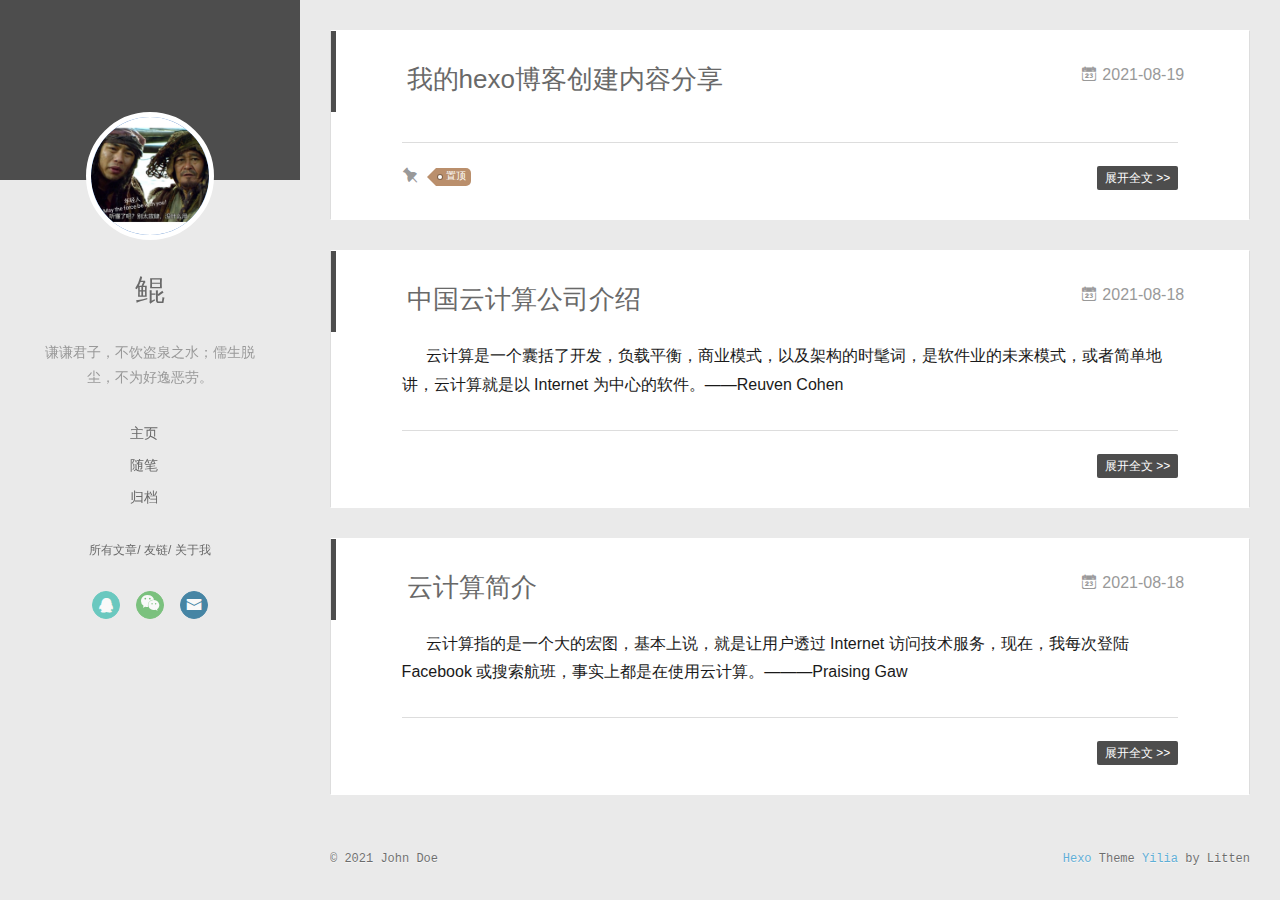
==== commit feecd42d: "Site updated: 2021-08-19 17:45:51" ====
--- a/index.html
+++ b/index.html
@@ -253,7 +253,7 @@
     
     <div class="article-entry" itemprop="articleBody">
       
-        <p>云计算是一个囊括了开发，负载平衡，商业模式，以及架构的时髦词，是软件业的未来模式，或者简单地讲，云计算就是以 Internet 为中心的软件。——Reuven Cohen</p>
+        <p>&emsp;&ensp;云计算是一个囊括了开发，负载平衡，商业模式，以及架构的时髦词，是软件业的未来模式，或者简单地讲，云计算就是以 Internet 为中心的软件。——Reuven Cohen</p>
         
       
 
@@ -316,7 +316,7 @@
     
     <div class="article-entry" itemprop="articleBody">
       
-        <p>云计算指的是一个大的宏图，基本上说，就是让用户透过 Internet 访问技术服务，现在，我每次登陆 Facebook 或搜索航班，事实上都是在使用云计算。———Praising Gaw </p>
+        <p>&emsp;&ensp;云计算指的是一个大的宏图，基本上说，就是让用户透过 Internet 访问技术服务，现在，我每次登陆 Facebook 或搜索航班，事实上都是在使用云计算。———Praising Gaw </p>
         
       
 
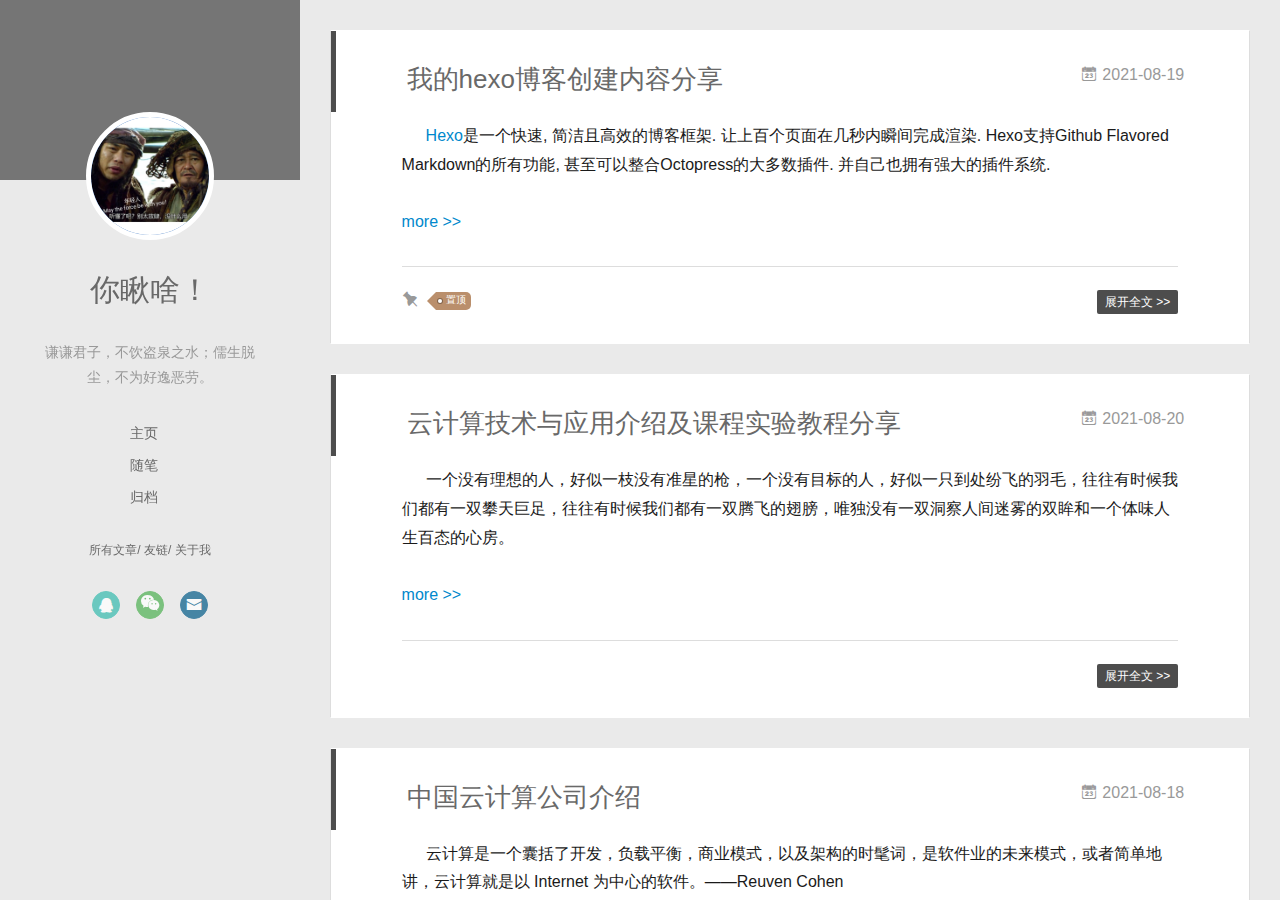
==== commit 49c98011: "Site updated: 2021-08-22 11:32:58" ====
--- a/index.html
+++ b/index.html
@@ -19,7 +19,7 @@
     <link rel="alternative" href="/atom.xml" title="Hexo" type="application/atom+xml">
   
   
-    <link rel="icon" href="/assets/古楼.png">
+    <link rel="icon" href="/img/1629434192005.jpg">
   
   <link rel="stylesheet" type="text/css" href="/./main.0cf68a.css">
   <style type="text/css">
@@ -39,14 +39,14 @@
     <canvas id="anm-canvas" class="anm-canvas"></canvas>
     <div class="left-col" q-class="show:isShow">
       
-<div class="overlay" style="background: #4d4d4d"></div>
+<div class="overlay" style="background: rgba(0,0,0,0.5)"></div>
 <div class="intrude-less">
 	<header id="header" class="inner">
 		<a href="/" class="profilepic">
 			<img src="/assets/1629279218496.jpg" class="js-avatar">
 		</a>
 		<hgroup>
-		  <h1 class="header-author"><a href="/">鲲</a></h1>
+		  <h1 class="header-author"><a href="/">你瞅啥！</a></h1>
 		</hgroup>
 		
 		<p class="header-subtitle">谦谦君子，不饮盗泉之水；儒生脱尘，不为好逸恶劳。</p>
@@ -104,7 +104,7 @@
     <div class="mid-col" q-class="show:isShow,hide:isShow|isFalse">
       
 <nav id="mobile-nav">
-  	<div class="overlay js-overlay" style="background: #4d4d4d"></div>
+  	<div class="overlay js-overlay" style="background: rgba(0,0,0,0.5)"></div>
 	<div class="btnctn js-mobile-btnctn">
   		<div class="slider-trigger list" q-on="click: openSlider(e)"><i class="icon icon-sort"></i></div>
 	</div>
@@ -114,7 +114,7 @@
 				<img src="/assets/1629279218496.jpg" class="js-avatar">
 			</div>
 			<hgroup>
-			  <h1 class="header-author js-header-author">鲲</h1>
+			  <h1 class="header-author js-header-author">你瞅啥！</h1>
 			</hgroup>
 			
 			<p class="header-subtitle"><i class="icon icon-quo-left"></i>谦谦君子，不饮盗泉之水；儒生脱尘，不为好逸恶劳。<i class="icon icon-quo-right"></i></p>
@@ -177,15 +177,21 @@
     </h1>
   
 
+        <!--显示阅读次数-->
+
+<!--显示阅读次数完毕-->
         
         <a href="/2021/08/19/%E6%88%91%E7%9A%84hexo%E5%8D%9A%E5%AE%A2%E5%88%9B%E5%BB%BA%E5%86%85%E5%AE%B9%E5%88%86%E4%BA%AB/" class="archive-article-date">
-  	<time datetime="2021-08-19T06:20:57.000Z" itemprop="datePublished"><i class="icon-calendar icon"></i>2021-08-19</time>
+  	<time datetime="2021-08-18T16:00:00.000Z" itemprop="datePublished"><i class="icon-calendar icon"></i>2021-08-19</time>
 </a>
         
       </header>
     
     <div class="article-entry" itemprop="articleBody">
       
+        <p>&emsp;&ensp;<a target="_blank" rel="noopener" href="https://hexo.io/zh-cn/">Hexo</a>是一个快速, 简洁且高效的博客框架. 让上百个页面在几秒内瞬间完成渲染. Hexo支持Github Flavored Markdown的所有功能, 甚至可以整合Octopress的大多数插件. 并自己也拥有强大的插件系统.</p>
+        
+          <a class="article-more-a" href="/2021/08/19/%E6%88%91%E7%9A%84hexo%E5%8D%9A%E5%AE%A2%E5%88%9B%E5%BB%BA%E5%86%85%E5%AE%B9%E5%88%86%E4%BA%AB/#more">more >></a>
         
       
 
@@ -233,27 +239,32 @@
 
 
   
-    <article id="post-中国云计算公司介绍" class="article article-type-post  article-index" itemscope itemprop="blogPost">
+    <article id="post-云计算技术与应用介绍及课程实验教程分享" class="article article-type-post  article-index" itemscope itemprop="blogPost">
   <div class="article-inner">
     
       <header class="article-header">
         
   
     <h1 itemprop="name">
-      <a class="article-title" href="/2021/08/18/%E4%B8%AD%E5%9B%BD%E4%BA%91%E8%AE%A1%E7%AE%97%E5%85%AC%E5%8F%B8%E4%BB%8B%E7%BB%8D/">中国云计算公司介绍</a>
+      <a class="article-title" href="/2021/08/20/%E4%BA%91%E8%AE%A1%E7%AE%97%E6%8A%80%E6%9C%AF%E4%B8%8E%E5%BA%94%E7%94%A8%E4%BB%8B%E7%BB%8D%E5%8F%8A%E8%AF%BE%E7%A8%8B%E5%AE%9E%E9%AA%8C%E6%95%99%E7%A8%8B%E5%88%86%E4%BA%AB/">云计算技术与应用介绍及课程实验教程分享</a>
     </h1>
   
 
-        
-        <a href="/2021/08/18/%E4%B8%AD%E5%9B%BD%E4%BA%91%E8%AE%A1%E7%AE%97%E5%85%AC%E5%8F%B8%E4%BB%8B%E7%BB%8D/" class="archive-article-date">
-  	<time datetime="2021-08-18T06:41:02.000Z" itemprop="datePublished"><i class="icon-calendar icon"></i>2021-08-18</time>
+        <!--显示阅读次数-->
+
+<!--显示阅读次数完毕-->
+        
+        <a href="/2021/08/20/%E4%BA%91%E8%AE%A1%E7%AE%97%E6%8A%80%E6%9C%AF%E4%B8%8E%E5%BA%94%E7%94%A8%E4%BB%8B%E7%BB%8D%E5%8F%8A%E8%AF%BE%E7%A8%8B%E5%AE%9E%E9%AA%8C%E6%95%99%E7%A8%8B%E5%88%86%E4%BA%AB/" class="archive-article-date">
+  	<time datetime="2021-08-20T02:18:38.000Z" itemprop="datePublished"><i class="icon-calendar icon"></i>2021-08-20</time>
 </a>
         
       </header>
     
     <div class="article-entry" itemprop="articleBody">
       
-        <p>&emsp;&ensp;云计算是一个囊括了开发，负载平衡，商业模式，以及架构的时髦词，是软件业的未来模式，或者简单地讲，云计算就是以 Internet 为中心的软件。——Reuven Cohen</p>
+        <p>&emsp;&ensp;一个没有理想的人，好似一枝没有准星的枪，一个没有目标的人，好似一只到处纷飞的羽毛，往往有时候我们都有一双攀天巨足，往往有时候我们都有一双腾飞的翅膀，唯独没有一双洞察人间迷雾的双眸和一个体味人生百态的心房。</p>
+        
+          <a class="article-more-a" href="/2021/08/20/%E4%BA%91%E8%AE%A1%E7%AE%97%E6%8A%80%E6%9C%AF%E4%B8%8E%E5%BA%94%E7%94%A8%E4%BB%8B%E7%BB%8D%E5%8F%8A%E8%AF%BE%E7%A8%8B%E5%AE%9E%E9%AA%8C%E6%95%99%E7%A8%8B%E5%88%86%E4%BA%AB/#more">more >></a>
         
       
 
@@ -266,7 +277,7 @@
 
       
         <p class="article-more-link">
-          <a class="article-more-a" href="/2021/08/18/%E4%B8%AD%E5%9B%BD%E4%BA%91%E8%AE%A1%E7%AE%97%E5%85%AC%E5%8F%B8%E4%BB%8B%E7%BB%8D/">展开全文 >></a>
+          <a class="article-more-a" href="/2021/08/20/%E4%BA%91%E8%AE%A1%E7%AE%97%E6%8A%80%E6%9C%AF%E4%B8%8E%E5%BA%94%E7%94%A8%E4%BB%8B%E7%BB%8D%E5%8F%8A%E8%AF%BE%E7%A8%8B%E5%AE%9E%E9%AA%8C%E6%95%99%E7%A8%8B%E5%88%86%E4%BA%AB/">展开全文 >></a>
         </p>
       
 
@@ -296,6 +307,74 @@
 
 
   
+    <article id="post-中国云计算公司介绍" class="article article-type-post  article-index" itemscope itemprop="blogPost">
+  <div class="article-inner">
+    
+      <header class="article-header">
+        
+  
+    <h1 itemprop="name">
+      <a class="article-title" href="/2021/08/18/%E4%B8%AD%E5%9B%BD%E4%BA%91%E8%AE%A1%E7%AE%97%E5%85%AC%E5%8F%B8%E4%BB%8B%E7%BB%8D/">中国云计算公司介绍</a>
+    </h1>
+  
+
+        <!--显示阅读次数-->
+
+<!--显示阅读次数完毕-->
+        
+        <a href="/2021/08/18/%E4%B8%AD%E5%9B%BD%E4%BA%91%E8%AE%A1%E7%AE%97%E5%85%AC%E5%8F%B8%E4%BB%8B%E7%BB%8D/" class="archive-article-date">
+  	<time datetime="2021-08-18T06:41:02.000Z" itemprop="datePublished"><i class="icon-calendar icon"></i>2021-08-18</time>
+</a>
+        
+      </header>
+    
+    <div class="article-entry" itemprop="articleBody">
+      
+        <p>&emsp;&ensp;云计算是一个囊括了开发，负载平衡，商业模式，以及架构的时髦词，是软件业的未来模式，或者简单地讲，云计算就是以 Internet 为中心的软件。——Reuven Cohen</p>
+        
+          <a class="article-more-a" href="/2021/08/18/%E4%B8%AD%E5%9B%BD%E4%BA%91%E8%AE%A1%E7%AE%97%E5%85%AC%E5%8F%B8%E4%BB%8B%E7%BB%8D/#more">more >></a>
+        
+      
+
+      
+    </div>
+    <div class="article-info article-info-index">
+      
+      
+      
+
+      
+        <p class="article-more-link">
+          <a class="article-more-a" href="/2021/08/18/%E4%B8%AD%E5%9B%BD%E4%BA%91%E8%AE%A1%E7%AE%97%E5%85%AC%E5%8F%B8%E4%BB%8B%E7%BB%8D/">展开全文 >></a>
+        </p>
+      
+
+      
+      <div class="clearfix"></div>
+    </div>
+  </div>
+</article>
+
+<aside class="wrap-side-operation">
+    <div class="mod-side-operation">
+        
+        <div class="jump-container" id="js-jump-container" style="display:none;">
+            <a href="javascript:void(0)" class="mod-side-operation__jump-to-top">
+                <i class="icon-font icon-back"></i>
+            </a>
+            <div id="js-jump-plan-container" class="jump-plan-container" style="top: -11px;">
+                <i class="icon-font icon-plane jump-plane"></i>
+            </div>
+        </div>
+        
+        
+    </div>
+</aside>
+
+
+
+
+  
     <article id="post-云计算简介" class="article article-type-post  article-index" itemscope itemprop="blogPost">
   <div class="article-inner">
     
@@ -307,6 +386,9 @@
     </h1>
   
 
+        <!--显示阅读次数-->
+
+<!--显示阅读次数完毕-->
         
         <a href="/2021/08/18/%E4%BA%91%E8%AE%A1%E7%AE%97%E7%AE%80%E4%BB%8B/" class="archive-article-date">
   	<time datetime="2021-08-18T05:59:34.000Z" itemprop="datePublished"><i class="icon-calendar icon"></i>2021-08-18</time>
@@ -317,6 +399,8 @@
     <div class="article-entry" itemprop="articleBody">
       
         <p>&emsp;&ensp;云计算指的是一个大的宏图，基本上说，就是让用户透过 Internet 访问技术服务，现在，我每次登陆 Facebook 或搜索航班，事实上都是在使用云计算。———Praising Gaw </p>
+        
+          <a class="article-more-a" href="/2021/08/18/%E4%BA%91%E8%AE%A1%E7%AE%97%E7%AE%80%E4%BB%8B/#more">more >></a>
         
       
 
@@ -377,6 +461,8 @@
     </div>
   </div>
 </footer>
+<!--页面点击小红心-->
+<script type="text/javascript" src="/love.js"></script>
     </div>
     <script>
 	var yiliaConfig = {
@@ -401,6 +487,8 @@
 return o(i(t),arguments.length<2?void 0:u(arguments[1]))}})},function(t,n,r){var e=r(54),i=r(2),o=e.get,u=e.key;e.exp({getOwnMetadata:function(t,n){return o(t,i(n),arguments.length<3?void 0:u(arguments[2]))}})},function(t,n,r){var e=r(54),i=r(2),o=r(32),u=e.has,c=e.key,f=function(t,n,r){if(u(t,n,r))return!0;var e=o(n);return null!==e&&f(t,e,r)};e.exp({hasMetadata:function(t,n){return f(t,i(n),arguments.length<3?void 0:c(arguments[2]))}})},function(t,n,r){var e=r(54),i=r(2),o=e.has,u=e.key;e.exp({hasOwnMetadata:function(t,n){return o(t,i(n),arguments.length<3?void 0:u(arguments[2]))}})},function(t,n,r){var e=r(54),i=r(2),o=r(26),u=e.key,c=e.set;e.exp({metadata:function(t,n){return function(r,e){c(t,n,(void 0!==e?i:o)(r),u(e))}}})},function(t,n,r){var e=r(1);e(e.P+e.R,"Set",{toJSON:r(165)("Set")})},function(t,n,r){"use strict";var e=r(1),i=r(147)(!0);e(e.P,"String",{at:function(t){return i(this,t)}})},function(t,n,r){"use strict";var e=r(1),i=r(46),o=r(16),u=r(122),c=r(120),f=RegExp.prototype,a=function(t,n){this._r=t,this._s=n};r(139)(a,"RegExp String",function(){var t=this._r.exec(this._s);return{value:t,done:null===t}}),e(e.P,"String",{matchAll:function(t){if(i(this),!u(t))throw TypeError(t+" is not a regexp!");var n=String(this),r="flags"in f?String(t.flags):c.call(t),e=new RegExp(t.source,~r.indexOf("g")?r:"g"+r);return e.lastIndex=o(t.lastIndex),new a(e,n)}})},function(t,n,r){"use strict";var e=r(1),i=r(181);e(e.P,"String",{padEnd:function(t){return i(this,t,arguments.length>1?arguments[1]:void 0,!1)}})},function(t,n,r){"use strict";var e=r(1),i=r(181);e(e.P,"String",{padStart:function(t){return i(this,t,arguments.length>1?arguments[1]:void 0,!0)}})},function(t,n,r){"use strict";r(82)("trimLeft",function(t){return function(){return t(this,1)}},"trimStart")},function(t,n,r){"use strict";r(82)("trimRight",function(t){return function(){return t(this,2)}},"trimEnd")},function(t,n,r){r(153)("asyncIterator")},function(t,n,r){r(153)("observable")},function(t,n,r){var e=r(1);e(e.S,"System",{global:r(3)})},function(t,n,r){for(var e=r(155),i=r(28),o=r(3),u=r(27),c=r(80),f=r(7),a=f("iterator"),s=f("toStringTag"),l=c.Array,h=["NodeList","DOMTokenList","MediaList","StyleSheetList","CSSRuleList"],v=0;v<5;v++){var p,d=h[v],y=o[d],g=y&&y.prototype;if(g){g[a]||u(g,a,l),g[s]||u(g,s,d),c[d]=l;for(p in e)g[p]||i(g,p,e[p],!0)}}},function(t,n,r){var e=r(1),i=r(151);e(e.G+e.B,{setImmediate:i.set,clearImmediate:i.clear})},function(t,n,r){var e=r(3),i=r(1),o=r(121),u=r(207),c=e.navigator,f=!!c&&/MSIE .\./.test(c.userAgent),a=function(t){return f?function(n,r){return t(o(u,[].slice.call(arguments,2),"function"==typeof n?n:Function(n)),r)}:t};i(i.G+i.B+i.F*f,{setTimeout:a(e.setTimeout),setInterval:a(e.setInterval)})},function(t,n,r){r(330),r(269),r(271),r(270),r(273),r(275),r(280),r(274),r(272),r(282),r(281),r(277),r(278),r(276),r(268),r(279),r(283),r(284),r(236),r(238),r(237),r(286),r(285),r(256),r(266),r(267),r(257),r(258),r(259),r(260),r(261),r(262),r(263),r(264),r(265),r(239),r(240),r(241),r(242),r(243),r(244),r(245),r(246),r(247),r(248),r(249),r(250),r(251),r(252),r(253),r(254),r(255),r(317),r(322),r(329),r(320),r(312),r(313),r(318),r(323),r(325),r(308),r(309),r(310),r(311),r(314),r(315),r(316),r(319),r(321),r(324),r(326),r(327),r(328),r(231),r(233),r(232),r(235),r(234),r(220),r(218),r(224),r(221),r(227),r(229),r(217),r(223),r(214),r(228),r(212),r(226),r(225),r(219),r(222),r(211),r(213),r(216),r(215),r(230),r(155),r(302),r(307),r(184),r(303),r(304),r(305),r(306),r(287),r(183),r(185),r(186),r(342),r(331),r(332),r(337),r(340),r(341),r(335),r(338),r(336),r(339),r(333),r(334),r(288),r(289),r(290),r(291),r(292),r(295),r(293),r(294),r(296),r(297),r(298),r(299),r(301),r(300),r(343),r(369),r(372),r(371),r(373),r(374),r(370),r(375),r(376),r(354),r(357),r(353),r(351),r(352),r(355),r(356),r(346),r(368),r(377),r(345),r(347),r(349),r(348),r(350),r(359),r(360),r(362),r(361),r(364),r(363),r(365),r(366),r(367),r(344),r(358),r(380),r(379),r(378),t.exports=r(52)},function(t,n){function r(t,n){if("string"==typeof n)return t.insertAdjacentHTML("afterend",n);var r=t.nextSibling;return r?t.parentNode.insertBefore(n,r):t.parentNode.appendChild(n)}t.exports=r},,,,,,,,,function(t,n,r){(function(n,r){!function(n){"use strict";function e(t,n,r,e){var i=n&&n.prototype instanceof o?n:o,u=Object.create(i.prototype),c=new p(e||[]);return u._invoke=s(t,r,c),u}function i(t,n,r){try{return{type:"normal",arg:t.call(n,r)}}catch(t){return{type:"throw",arg:t}}}function o(){}function u(){}function c(){}function f(t){["next","throw","return"].forEach(function(n){t[n]=function(t){return this._invoke(n,t)}})}function a(t){function n(r,e,o,u){var c=i(t[r],t,e);if("throw"!==c.type){var f=c.arg,a=f.value;return a&&"object"==typeof a&&m.call(a,"__await")?Promise.resolve(a.__await).then(function(t){n("next",t,o,u)},function(t){n("throw",t,o,u)}):Promise.resolve(a).then(function(t){f.value=t,o(f)},u)}u(c.arg)}function e(t,r){function e(){return new Promise(function(e,i){n(t,r,e,i)})}return o=o?o.then(e,e):e()}"object"==typeof r&&r.domain&&(n=r.domain.bind(n));var o;this._invoke=e}function s(t,n,r){var e=P;return function(o,u){if(e===F)throw new Error("Generator is already running");if(e===M){if("throw"===o)throw u;return y()}for(r.method=o,r.arg=u;;){var c=r.delegate;if(c){var f=l(c,r);if(f){if(f===A)continue;return f}}if("next"===r.method)r.sent=r._sent=r.arg;else if("throw"===r.method){if(e===P)throw e=M,r.arg;r.dispatchException(r.arg)}else"return"===r.method&&r.abrupt("return",r.arg);e=F;var a=i(t,n,r);if("normal"===a.type){if(e=r.done?M:j,a.arg===A)continue;return{value:a.arg,done:r.done}}"throw"===a.type&&(e=M,r.method="throw",r.arg=a.arg)}}}function l(t,n){var r=t.iterator[n.method];if(r===g){if(n.delegate=null,"throw"===n.method){if(t.iterator.return&&(n.method="return",n.arg=g,l(t,n),"throw"===n.method))return A;n.method="throw",n.arg=new TypeError("The iterator does not provide a 'throw' method")}return A}var e=i(r,t.iterator,n.arg);if("throw"===e.type)return n.method="throw",n.arg=e.arg,n.delegate=null,A;var o=e.arg;return o?o.done?(n[t.resultName]=o.value,n.next=t.nextLoc,"return"!==n.method&&(n.method="next",n.arg=g),n.delegate=null,A):o:(n.method="throw",n.arg=new TypeError("iterator result is not an object"),n.delegate=null,A)}function h(t){var n={tryLoc:t[0]};1 in t&&(n.catchLoc=t[1]),2 in t&&(n.finallyLoc=t[2],n.afterLoc=t[3]),this.tryEntries.push(n)}function v(t){var n=t.completion||{};n.type="normal",delete n.arg,t.completion=n}function p(t){this.tryEntries=[{tryLoc:"root"}],t.forEach(h,this),this.reset(!0)}function d(t){if(t){var n=t[w];if(n)return n.call(t);if("function"==typeof t.next)return t;if(!isNaN(t.length)){var r=-1,e=function n(){for(;++r<t.length;)if(m.call(t,r))return n.value=t[r],n.done=!1,n;return n.value=g,n.done=!0,n};return e.next=e}}return{next:y}}function y(){return{value:g,done:!0}}var g,b=Object.prototype,m=b.hasOwnProperty,x="function"==typeof Symbol?Symbol:{},w=x.iterator||"@@iterator",S=x.asyncIterator||"@@asyncIterator",_=x.toStringTag||"@@toStringTag",O="object"==typeof t,E=n.regeneratorRuntime;if(E)return void(O&&(t.exports=E));E=n.regeneratorRuntime=O?t.exports:{},E.wrap=e;var P="suspendedStart",j="suspendedYield",F="executing",M="completed",A={},N={};N[w]=function(){return this};var T=Object.getPrototypeOf,I=T&&T(T(d([])));I&&I!==b&&m.call(I,w)&&(N=I);var k=c.prototype=o.prototype=Object.create(N);u.prototype=k.constructor=c,c.constructor=u,c[_]=u.displayName="GeneratorFunction",E.isGeneratorFunction=function(t){var n="function"==typeof t&&t.constructor;return!!n&&(n===u||"GeneratorFunction"===(n.displayName||n.name))},E.mark=function(t){return Object.setPrototypeOf?Object.setPrototypeOf(t,c):(t.__proto__=c,_ in t||(t[_]="GeneratorFunction")),t.prototype=Object.create(k),t},E.awrap=function(t){return{__await:t}},f(a.prototype),a.prototype[S]=function(){return this},E.AsyncIterator=a,E.async=function(t,n,r,i){var o=new a(e(t,n,r,i));return E.isGeneratorFunction(n)?o:o.next().then(function(t){return t.done?t.value:o.next()})},f(k),k[_]="Generator",k.toString=function(){return"[object Generator]"},E.keys=function(t){var n=[];for(var r in t)n.push(r);return n.reverse(),function r(){for(;n.length;){var e=n.pop();if(e in t)return r.value=e,r.done=!1,r}return r.done=!0,r}},E.values=d,p.prototype={constructor:p,reset:function(t){if(this.prev=0,this.next=0,this.sent=this._sent=g,this.done=!1,this.delegate=null,this.method="next",this.arg=g,this.tryEntries.forEach(v),!t)for(var n in this)"t"===n.charAt(0)&&m.call(this,n)&&!isNaN(+n.slice(1))&&(this[n]=g)},stop:function(){this.done=!0;var t=this.tryEntries[0],n=t.completion;if("throw"===n.type)throw n.arg;return this.rval},dispatchException:function(t){function n(n,e){return o.type="throw",o.arg=t,r.next=n,e&&(r.method="next",r.arg=g),!!e}if(this.done)throw t;for(var r=this,e=this.tryEntries.length-1;e>=0;--e){var i=this.tryEntries[e],o=i.completion;if("root"===i.tryLoc)return n("end");if(i.tryLoc<=this.prev){var u=m.call(i,"catchLoc"),c=m.call(i,"finallyLoc");if(u&&c){if(this.prev<i.catchLoc)return n(i.catchLoc,!0);if(this.prev<i.finallyLoc)return n(i.finallyLoc)}else if(u){if(this.prev<i.catchLoc)return n(i.catchLoc,!0)}else{if(!c)throw new Error("try statement without catch or finally");if(this.prev<i.finallyLoc)return n(i.finallyLoc)}}}},abrupt:function(t,n){for(var r=this.tryEntries.length-1;r>=0;--r){var e=this.tryEntries[r];if(e.tryLoc<=this.prev&&m.call(e,"finallyLoc")&&this.prev<e.finallyLoc){var i=e;break}}i&&("break"===t||"continue"===t)&&i.tryLoc<=n&&n<=i.finallyLoc&&(i=null);var o=i?i.completion:{};return o.type=t,o.arg=n,i?(this.method="next",this.next=i.finallyLoc,A):this.complete(o)},complete:function(t,n){if("throw"===t.type)throw t.arg;return"break"===t.type||"continue"===t.type?this.next=t.arg:"return"===t.type?(this.rval=this.arg=t.arg,this.method="return",this.next="end"):"normal"===t.type&&n&&(this.next=n),A},finish:function(t){for(var n=this.tryEntries.length-1;n>=0;--n){var r=this.tryEntries[n];if(r.finallyLoc===t)return this.complete(r.completion,r.afterLoc),v(r),A}},catch:function(t){for(var n=this.tryEntries.length-1;n>=0;--n){var r=this.tryEntries[n];if(r.tryLoc===t){var e=r.completion;if("throw"===e.type){var i=e.arg;v(r)}return i}}throw new Error("illegal catch attempt")},delegateYield:function(t,n,r){return this.delegate={iterator:d(t),resultName:n,nextLoc:r},"next"===this.method&&(this.arg=g),A}}}("object"==typeof n?n:"object"==typeof window?window:"object"==typeof self?self:this)}).call(n,function(){return this}(),r(158))}])</script><script src="/./main.0cf68a.js"></script><script>!function(){!function(e){var t=document.createElement("script");document.getElementsByTagName("body")[0].appendChild(t),t.setAttribute("src",e)}("/slider.e37972.js")}()</script>
 
 
+
+<script  async  src="https://dn-lbstatics.qbox.me/busuanzi/2.3/busuanzi.pure.mini.js"></script>
     
 <div class="tools-col" q-class="show:isShow,hide:isShow|isFalse" q-on="click:stop(e)">
   <div class="tools-nav header-menu">
